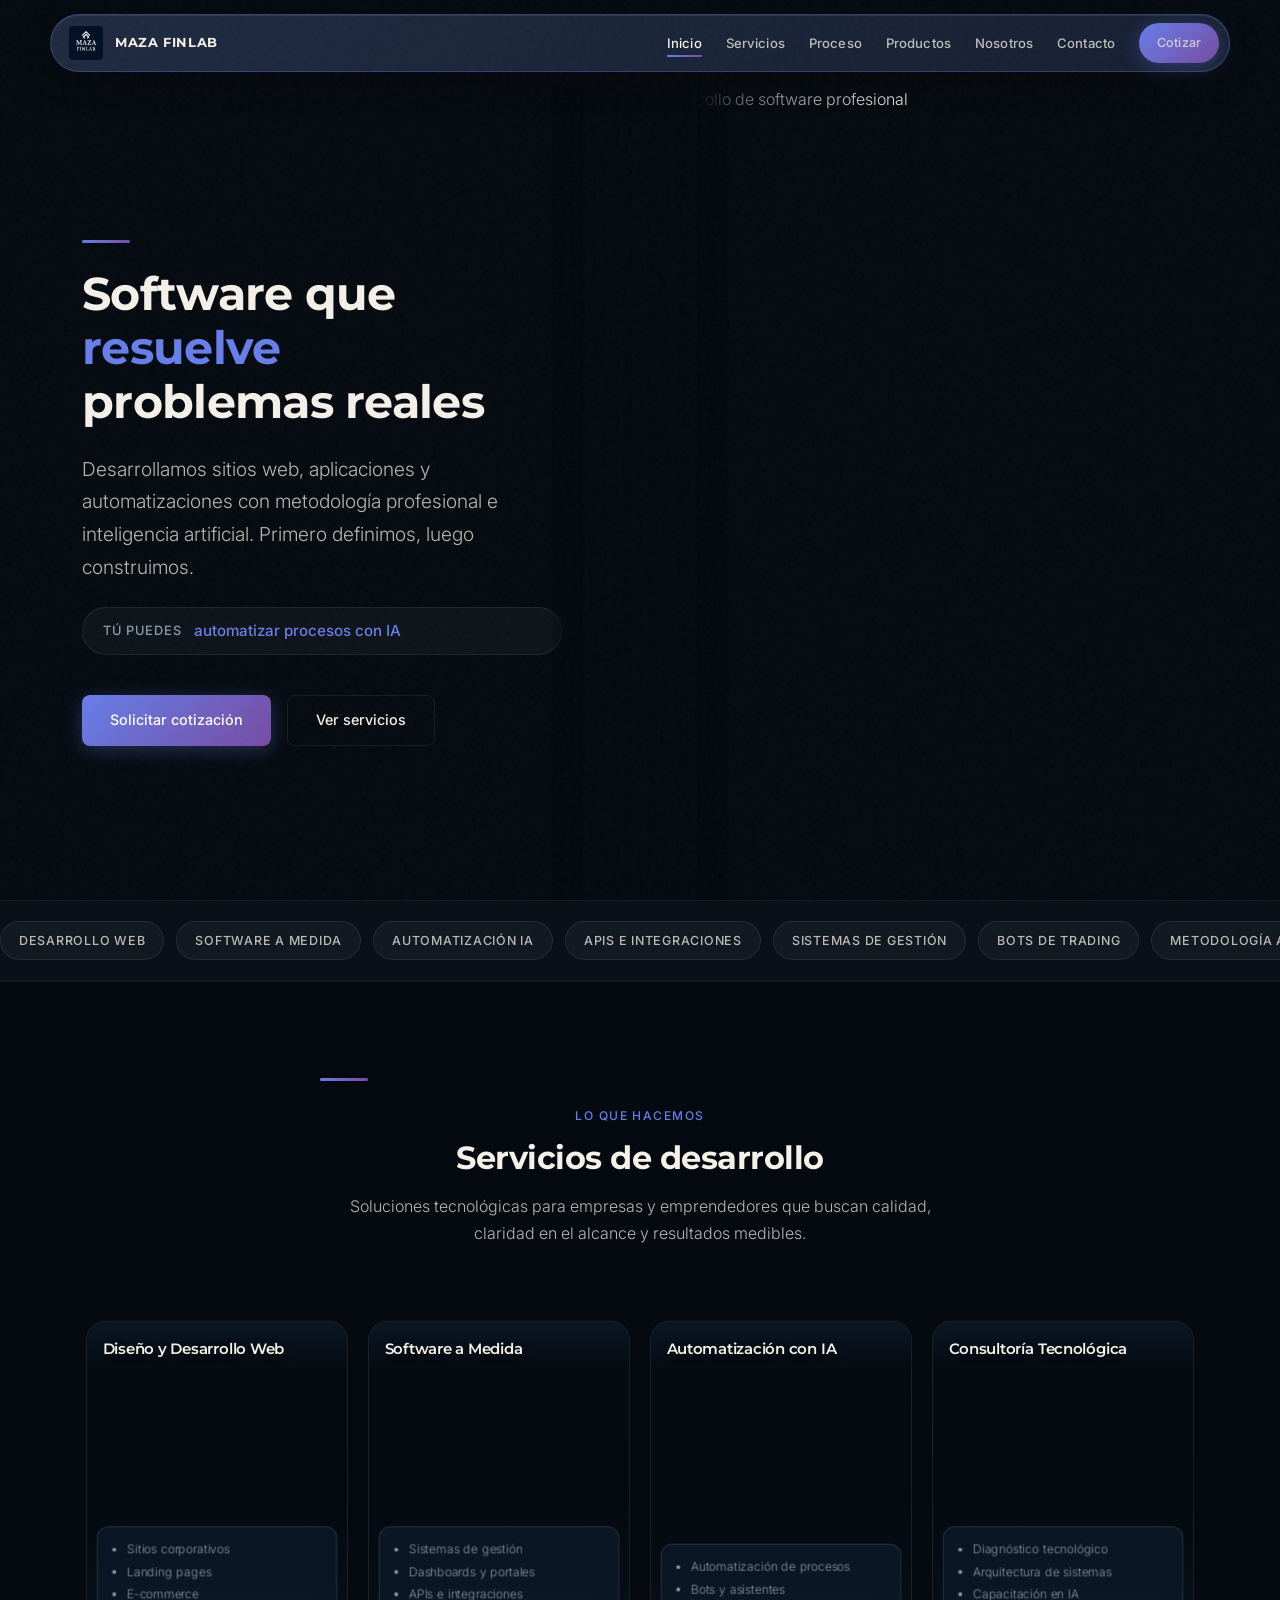
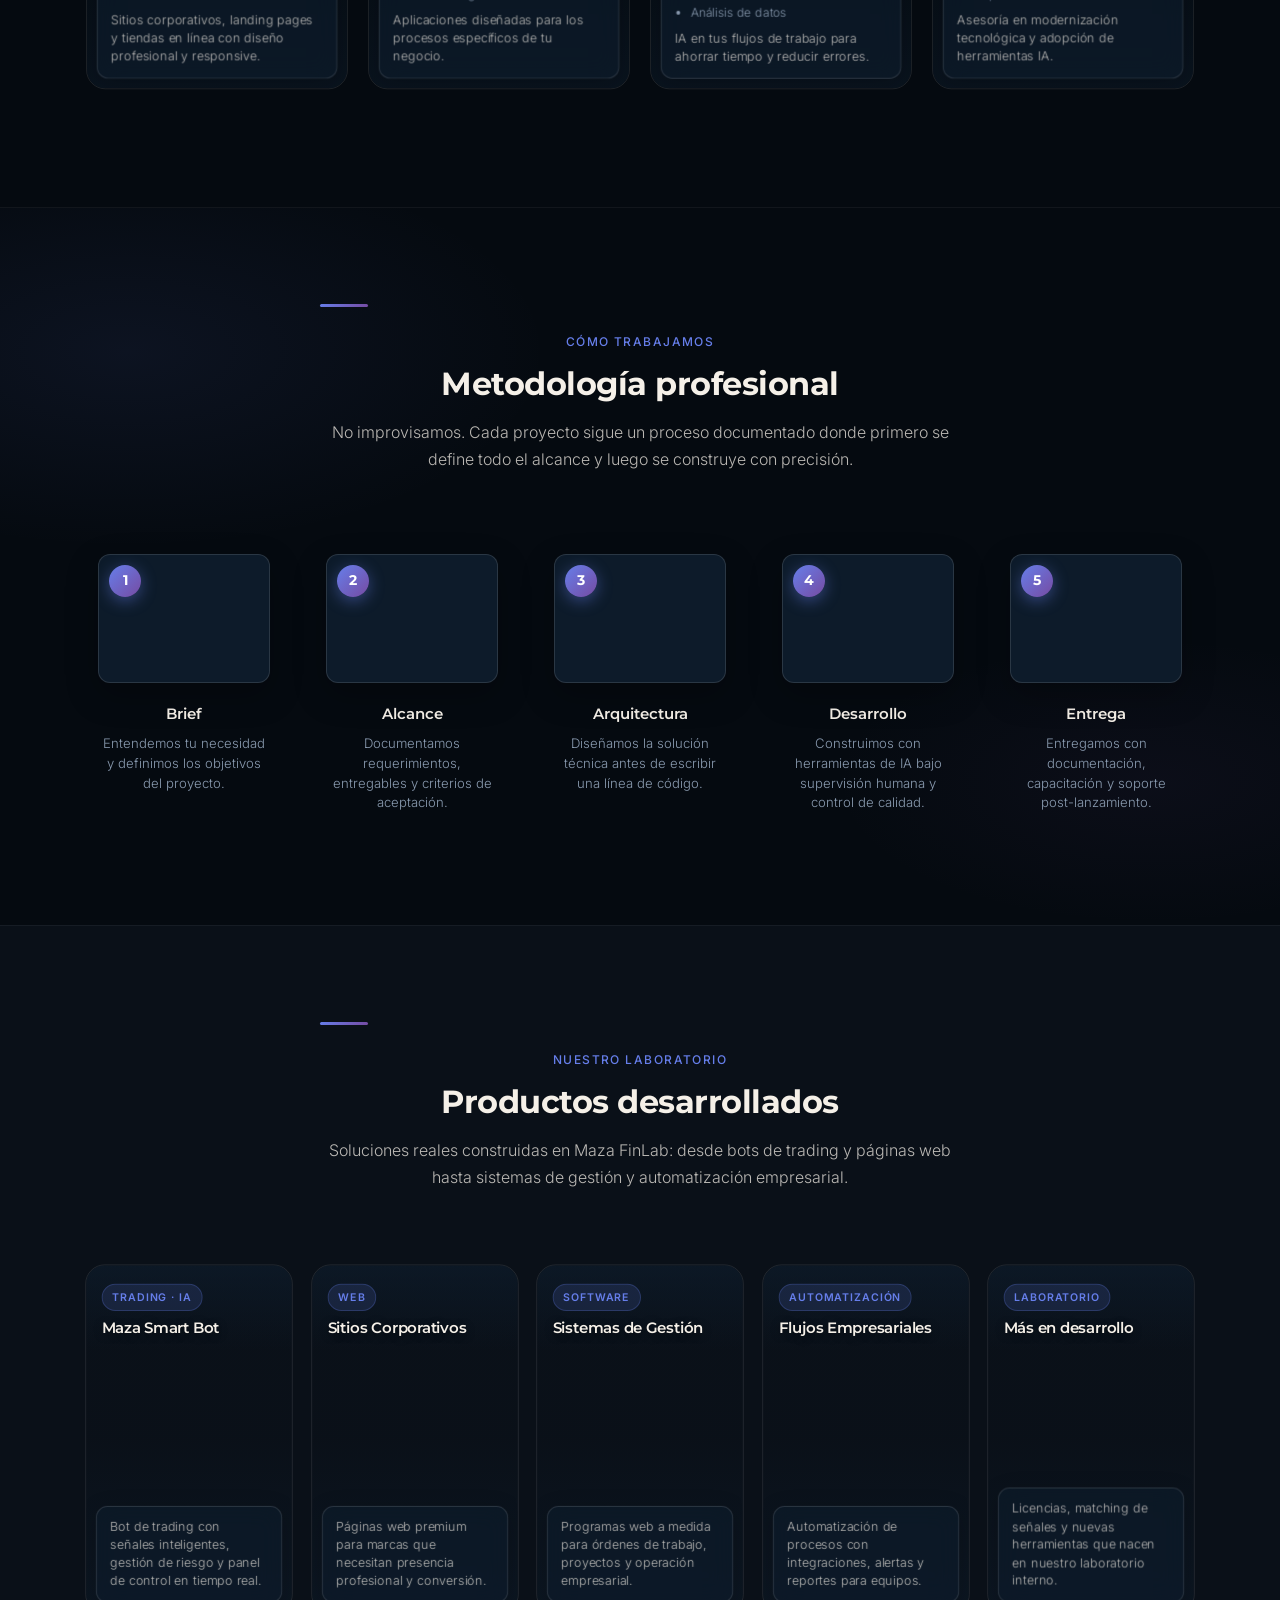
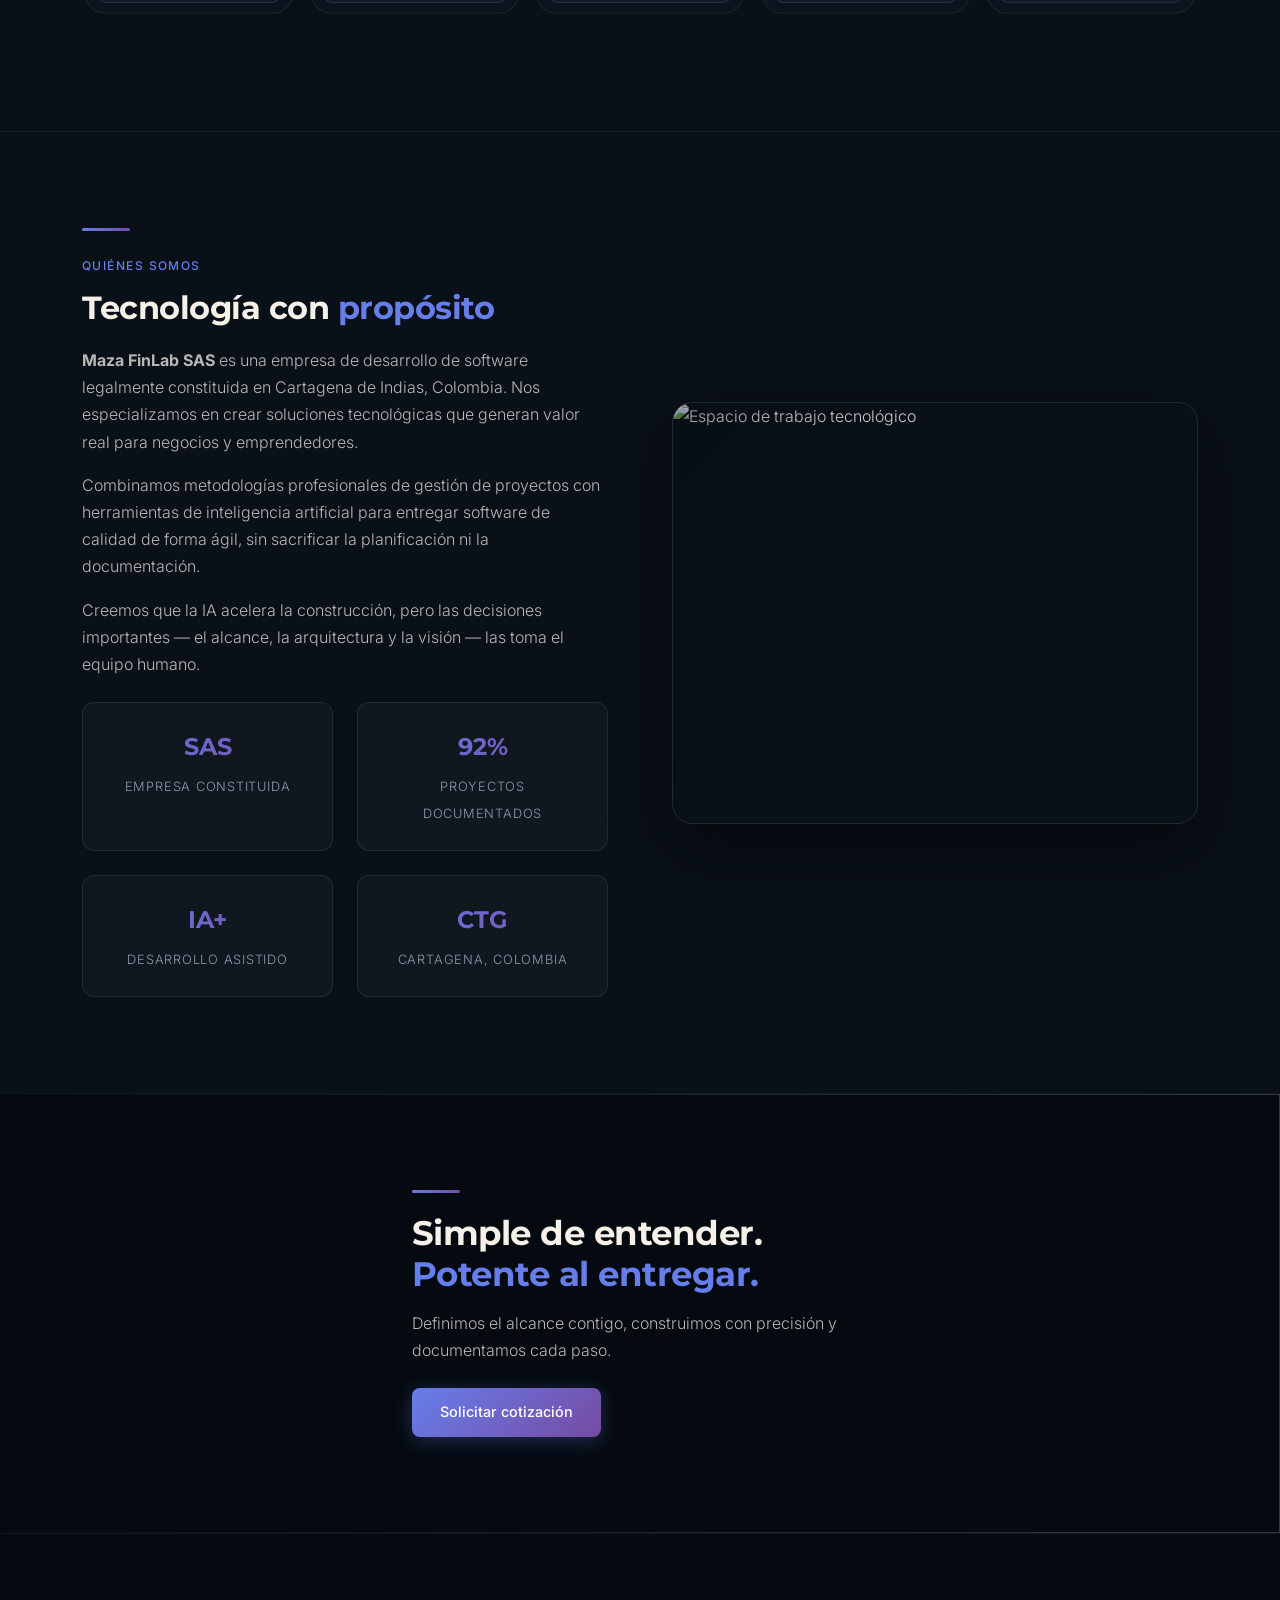
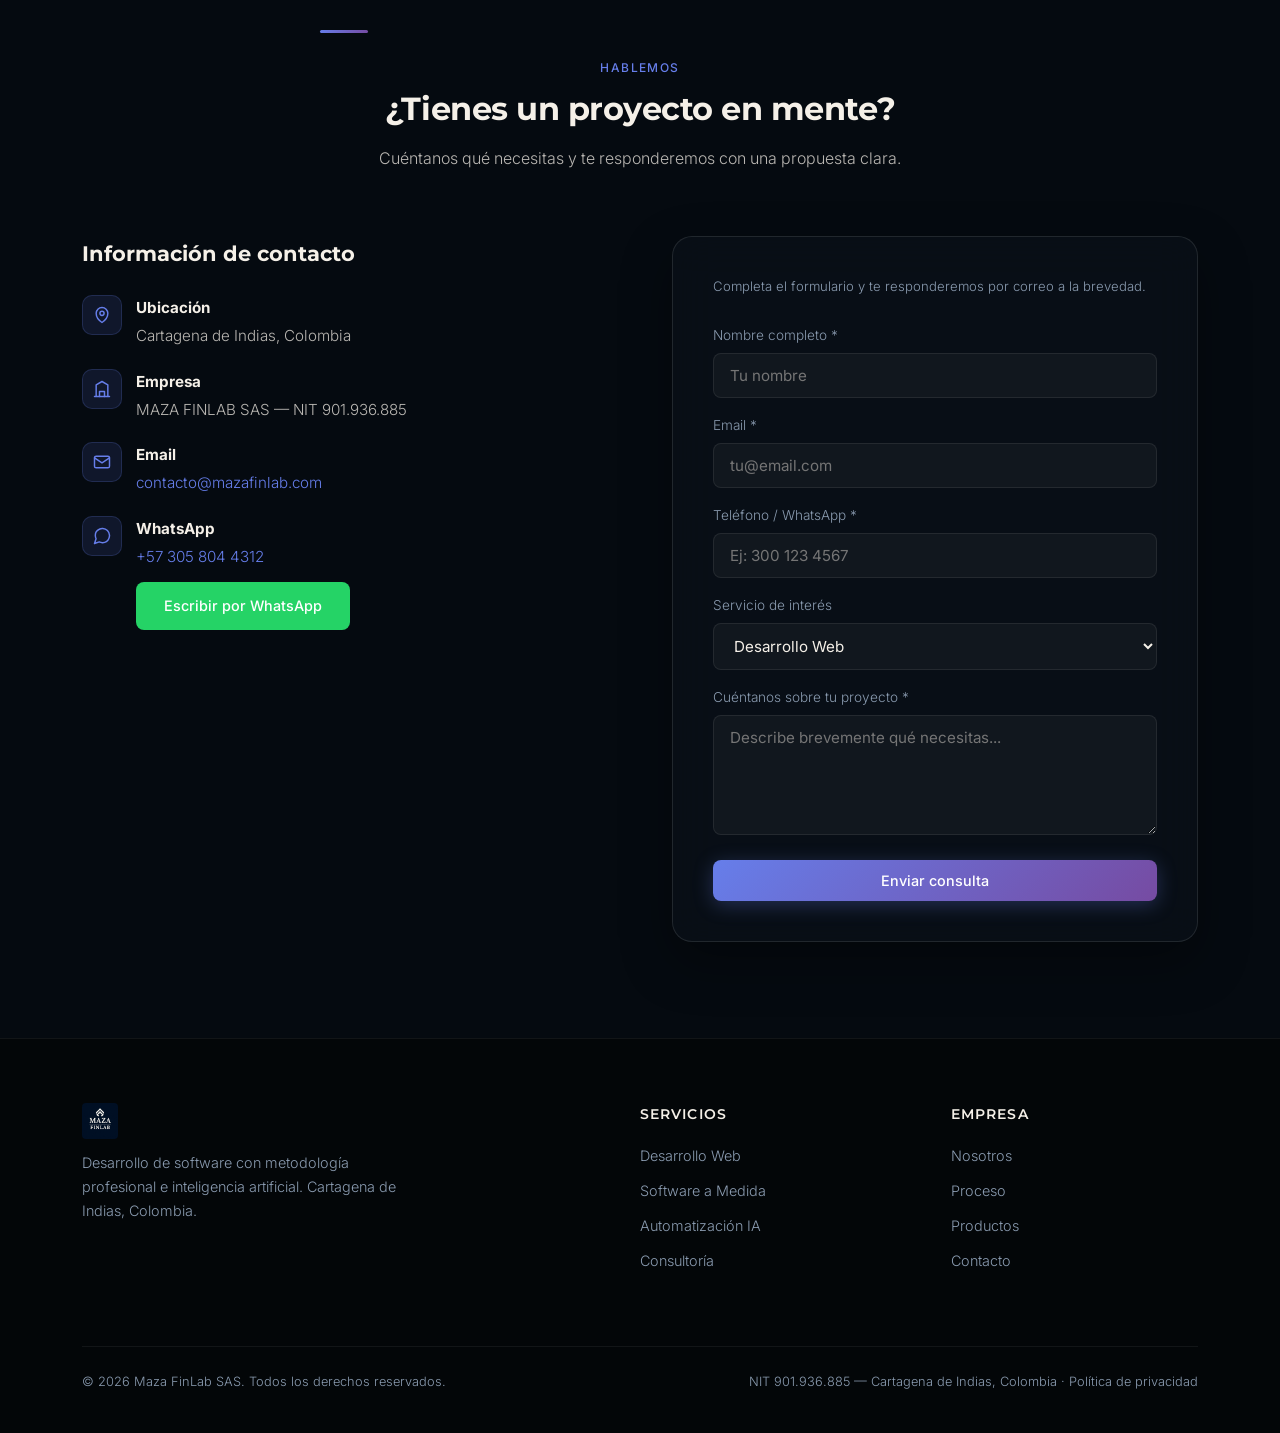
==== index.html @ 38981828 "Formulario con email Web3Forms, telefono y header mas visible" ====
<!DOCTYPE html>
<html lang="es">
<head>
    <meta charset="UTF-8">
    <meta name="viewport" content="width=device-width, initial-scale=1.0">
    <meta name="description" content="Maza FinLab — Desarrollo de software, sitios web y automatizaciones con inteligencia artificial. Empresa de tecnología en Cartagena de Indias, Colombia.">
    <meta name="keywords" content="desarrollo software cartagena, páginas web colombia, automatización IA, software a medida">
    <meta name="author" content="Maza FinLab SAS">
    <title>Maza FinLab — Desarrollo de Software con IA | Cartagena</title>
    <link rel="canonical" href="https://www.mazafinlab.com/">
    <meta name="robots" content="index, follow">
    <meta property="og:type" content="website">
    <meta property="og:locale" content="es_CO">
    <meta property="og:site_name" content="Maza FinLab">
    <meta property="og:title" content="Maza FinLab — Desarrollo de Software con IA | Cartagena">
    <meta property="og:description" content="Desarrollo de software, sitios web y automatizaciones con inteligencia artificial. Empresa de tecnología en Cartagena de Indias, Colombia.">
    <meta property="og:url" content="https://www.mazafinlab.com/">
    <meta property="og:image" content="https://www.mazafinlab.com/assets/logo-maza-finlab.jpg">
    <meta name="twitter:card" content="summary_large_image">
    <meta name="twitter:title" content="Maza FinLab — Desarrollo de Software con IA">
    <meta name="twitter:description" content="Software que resuelve problemas reales. Desarrollo web, apps y automatización con IA en Cartagena, Colombia.">
    <meta name="twitter:image" content="https://www.mazafinlab.com/assets/logo-maza-finlab.jpg">
    <link rel="icon" href="assets/logo-maza-finlab.jpg" type="image/jpeg">
    <link rel="apple-touch-icon" href="assets/logo-maza-finlab.jpg">
    <script type="application/ld+json">
    {
        "@context": "https://schema.org",
        "@type": "ProfessionalService",
        "name": "Maza FinLab SAS",
        "url": "https://www.mazafinlab.com",
        "email": "contacto@mazafinlab.com",
        "telephone": "+57-305-804-4312",
        "image": "https://www.mazafinlab.com/assets/logo-maza-finlab.jpg",
        "description": "Desarrollo de software, sitios web y automatizaciones con inteligencia artificial en Cartagena, Colombia.",
        "address": {
            "@type": "PostalAddress",
            "addressLocality": "Cartagena de Indias",
            "addressRegion": "Bolívar",
            "addressCountry": "CO"
        },
        "taxID": "901936885",
        "areaServed": "CO",
        "priceRange": "$$"
    }
    </script>
    <link rel="preconnect" href="https://fonts.googleapis.com">
    <link rel="preconnect" href="https://fonts.gstatic.com" crossorigin>
    <link href="https://fonts.googleapis.com/css2?family=Inter:wght@300;400;500;600&family=Montserrat:wght@600;700;800&display=swap" rel="stylesheet">
    <link rel="stylesheet" href="css/styles.css">
</head>
<body class="site-cinematic">

    <div class="site-grain" aria-hidden="true"></div>

    <!-- Header -->
    <header class="header header-cinematic">
        <div class="header-pill">
            <nav class="nav">
                <a href="#inicio" class="nav-logo">
                    <img src="assets/logo-maza-finlab.jpg" alt="Maza FinLab">
                    <span>Maza FinLab</span>
                </a>
                <ul id="nav-menu" class="nav-links">
                    <li><a href="#inicio">Inicio</a></li>
                    <li><a href="#servicios">Servicios</a></li>
                    <li><a href="#proceso">Proceso</a></li>
                    <li><a href="#productos">Productos</a></li>
                    <li><a href="#nosotros">Nosotros</a></li>
                    <li><a href="#contacto">Contacto</a></li>
                    <li><a href="#contacto" class="btn btn-primary btn-shine btn-nav-cta">Cotizar</a></li>
                </ul>
                <button type="button" class="nav-toggle" aria-label="Abrir menú" aria-expanded="false" aria-controls="nav-menu">
                    <span class="nav-toggle-icon" aria-hidden="true">
                        <svg class="nav-toggle-svg nav-toggle-open" width="22" height="22" viewBox="0 0 24 24" fill="none" stroke="currentColor" stroke-width="2" stroke-linecap="round">
                            <line x1="4" y1="7" x2="20" y2="7"/><line x1="4" y1="12" x2="20" y2="12"/><line x1="4" y1="17" x2="20" y2="17"/>
                        </svg>
                        <svg class="nav-toggle-svg nav-toggle-close" width="22" height="22" viewBox="0 0 24 24" fill="none" stroke="currentColor" stroke-width="2" stroke-linecap="round">
                            <line x1="6" y1="6" x2="18" y2="18"/><line x1="6" y1="18" x2="18" y2="6"/>
                        </svg>
                    </span>
                </button>
            </nav>
        </div>
    </header>

    <!-- Hero — Cinematic Split -->
    <section id="inicio" class="hero hero-cinematic">
        <div class="hero-grain" aria-hidden="true"></div>
        <div class="hero-split">
            <div class="hero-split-brand">
                <div class="hero-split-copy">
                    <div class="hero-line-accent reveal" data-reveal style="--reveal-delay: 60ms"></div>
                    <h1 class="reveal" data-reveal style="--reveal-delay: 100ms">
                        Software que<br><em>resuelve</em><br>problemas reales
                    </h1>
                    <p class="hero-subtitle reveal" data-reveal style="--reveal-delay: 180ms">
                        Desarrollamos sitios web, aplicaciones y automatizaciones con metodología profesional
                        e inteligencia artificial. Primero definimos, luego construimos.
                    </p>
                    <div class="hero-rotator reveal" data-reveal style="--reveal-delay: 240ms" aria-live="polite">
                        <span class="hero-rotator-prefix">Tú puedes</span>
                        <span class="hero-rotator-text" id="hero-rotator-text">automatizar procesos con IA</span>
                    </div>
                    <div class="hero-actions reveal" data-reveal style="--reveal-delay: 300ms">
                        <a href="#contacto" class="btn btn-primary btn-shine">Solicitar cotización</a>
                        <a href="#servicios" class="btn btn-outline">Ver servicios</a>
                    </div>
                </div>
            </div>
            <div class="hero-split-blend" aria-hidden="true"></div>
            <div class="hero-split-visual reveal" data-reveal style="--reveal-delay: 160ms">
                <img
                    src="https://images.unsplash.com/photo-1555066931-4365d14bab8c?w=1200&q=85&auto=format&fit=crop"
                    alt="Desarrollo de software profesional"
                    loading="eager"
                >
            </div>
        </div>
    </section>

    <!-- Franja tecnológica (estilo integraciones n8n) -->
    <section class="marquee-section marquee-cinematic" aria-label="Tecnologías y capacidades">
        <div class="marquee">
            <div class="marquee-track">
                <span>Desarrollo Web</span><span>Software a Medida</span><span>Automatización IA</span>
                <span>APIs e Integraciones</span><span>Sistemas de Gestión</span><span>Bots de Trading</span>
                <span>Metodología Ágil</span><span>Documentación Profesional</span><span>Node.js</span>
                <span>Dashboards</span><span>E-commerce</span><span>Consultoría Tech</span>
            </div>
            <div class="marquee-track" aria-hidden="true">
                <span>Desarrollo Web</span><span>Software a Medida</span><span>Automatización IA</span>
                <span>APIs e Integraciones</span><span>Sistemas de Gestión</span><span>Bots de Trading</span>
                <span>Metodología Ágil</span><span>Documentación Profesional</span><span>Node.js</span>
                <span>Dashboards</span><span>E-commerce</span><span>Consultoría Tech</span>
            </div>
        </div>
    </section>

    <!-- Servicios -->
    <section id="servicios" class="section section-cinematic section-services">
        <div class="container section-services-inner">
            <div class="section-header section-header--cinematic reveal" data-reveal>
                <div class="section-line-accent"></div>
                <span class="section-label">Lo que hacemos</span>
                <h2 class="section-title">Servicios de desarrollo</h2>
                <p class="section-desc">
                    Soluciones tecnológicas para empresas y emprendedores que buscan calidad,
                    claridad en el alcance y resultados medibles.
                </p>
            </div>

            <div class="focus-rail-wrap" data-rail-wrap>
            <div class="focus-rail" data-focus-rail>
                <article class="focus-card service-card" data-theme="web">
                    <div class="focus-card-bg" aria-hidden="true"></div>
                    <div class="focus-card-head">
                        <h3>Diseño y Desarrollo Web</h3>
                    </div>
                    <div class="focus-card-glass">
                        <ul>
                            <li>Sitios corporativos</li>
                            <li>Landing pages</li>
                            <li>E-commerce</li>
                        </ul>
                        <p>Sitios corporativos, landing pages y tiendas en línea con diseño profesional y responsive.</p>
                    </div>
                </article>

                <article class="focus-card service-card" data-theme="software">
                    <div class="focus-card-bg" aria-hidden="true"></div>
                    <div class="focus-card-head">
                        <h3>Software a Medida</h3>
                    </div>
                    <div class="focus-card-glass">
                        <ul>
                            <li>Sistemas de gestión</li>
                            <li>Dashboards y portales</li>
                            <li>APIs e integraciones</li>
                        </ul>
                        <p>Aplicaciones diseñadas para los procesos específicos de tu negocio.</p>
                    </div>
                </article>

                <article class="focus-card service-card" data-theme="ai">
                    <div class="focus-card-bg" aria-hidden="true"></div>
                    <div class="focus-card-head">
                        <h3>Automatización con IA</h3>
                    </div>
                    <div class="focus-card-glass">
                        <ul>
                            <li>Automatización de procesos</li>
                            <li>Bots y asistentes</li>
                            <li>Análisis de datos</li>
                        </ul>
                        <p>IA en tus flujos de trabajo para ahorrar tiempo y reducir errores.</p>
                    </div>
                </article>

                <article class="focus-card service-card" data-theme="consulting">
                    <div class="focus-card-bg" aria-hidden="true"></div>
                    <div class="focus-card-head">
                        <h3>Consultoría Tecnológica</h3>
                    </div>
                    <div class="focus-card-glass">
                        <ul>
                            <li>Diagnóstico tecnológico</li>
                            <li>Arquitectura de sistemas</li>
                            <li>Capacitación en IA</li>
                        </ul>
                        <p>Asesoría en modernización tecnológica y adopción de herramientas IA.</p>
                    </div>
                </article>
            </div>
            <div class="focus-rail-hint" aria-hidden="true">
                <span>Desliza para ver más</span>
                <svg width="18" height="18" viewBox="0 0 24 24" fill="none" stroke="currentColor" stroke-width="2" stroke-linecap="round" stroke-linejoin="round"><path d="M5 12h14M13 6l6 6-6 6"/></svg>
            </div>
            </div>
        </div>
    </section>

    <!-- Proceso -->
    <section id="proceso" class="section section-cinematic section-process">
        <div class="section-vignette" aria-hidden="true"></div>
        <div class="container section-process-inner">
            <div class="section-header section-header--cinematic reveal" data-reveal>
                <div class="section-line-accent"></div>
                <span class="section-label">Cómo trabajamos</span>
                <h2 class="section-title">Metodología profesional</h2>
                <p class="section-desc">
                    No improvisamos. Cada proyecto sigue un proceso documentado donde
                    primero se define todo el alcance y luego se construye con precisión.
                </p>
            </div>

            <div class="process-steps">
                <div class="process-step reveal" data-reveal style="--reveal-delay: 0ms">
                    <div class="step-visual step-visual--brief" role="img" aria-label="Brief del proyecto">
                        <span class="step-badge">1</span>
                    </div>
                    <h3>Brief</h3>
                    <p>Entendemos tu necesidad y definimos los objetivos del proyecto.</p>
                </div>
                <div class="process-step reveal" data-reveal style="--reveal-delay: 80ms">
                    <div class="step-visual step-visual--alcance" role="img" aria-label="Documentación de alcance">
                        <span class="step-badge">2</span>
                    </div>
                    <h3>Alcance</h3>
                    <p>Documentamos requerimientos, entregables y criterios de aceptación.</p>
                </div>
                <div class="process-step reveal" data-reveal style="--reveal-delay: 160ms">
                    <div class="step-visual step-visual--arquitectura" role="img" aria-label="Arquitectura técnica">
                        <span class="step-badge">3</span>
                    </div>
                    <h3>Arquitectura</h3>
                    <p>Diseñamos la solución técnica antes de escribir una línea de código.</p>
                </div>
                <div class="process-step reveal" data-reveal style="--reveal-delay: 240ms">
                    <div class="step-visual step-visual--desarrollo" role="img" aria-label="Desarrollo de software">
                        <span class="step-badge">4</span>
                    </div>
                    <h3>Desarrollo</h3>
                    <p>Construimos con herramientas de IA bajo supervisión humana y control de calidad.</p>
                </div>
                <div class="process-step reveal" data-reveal style="--reveal-delay: 320ms">
                    <div class="step-visual step-visual--entrega" role="img" aria-label="Entrega del proyecto">
                        <span class="step-badge">5</span>
                    </div>
                    <h3>Entrega</h3>
                    <p>Entregamos con documentación, capacitación y soporte post-lanzamiento.</p>
                </div>
            </div>
        </div>
    </section>

    <!-- Productos -->
    <section id="productos" class="section section-cinematic section-products">
        <div class="container">
            <div class="section-header section-header--cinematic reveal" data-reveal>
                <div class="section-line-accent"></div>
                <span class="section-label">Nuestro laboratorio</span>
                <h2 class="section-title">Productos desarrollados</h2>
                <p class="section-desc">
                    Soluciones reales construidas en Maza FinLab: desde bots de trading y páginas web
                    hasta sistemas de gestión y automatización empresarial.
                </p>
            </div>

            <div class="focus-rail-wrap" data-rail-wrap>
            <div class="focus-rail focus-rail-products" data-focus-rail>
                <article class="focus-card product-card" data-theme="trading">
                    <div class="focus-card-bg" aria-hidden="true"></div>
                    <div class="focus-card-head">
                        <span class="product-tag">Trading · IA</span>
                        <h3>Maza Smart Bot</h3>
                    </div>
                    <div class="focus-card-glass">
                        <p>Bot de trading con señales inteligentes, gestión de riesgo y panel de control en tiempo real.</p>
                    </div>
                </article>

                <article class="focus-card product-card" data-theme="webcorp">
                    <div class="focus-card-bg" aria-hidden="true"></div>
                    <div class="focus-card-head">
                        <span class="product-tag">Web</span>
                        <h3>Sitios Corporativos</h3>
                    </div>
                    <div class="focus-card-glass">
                        <p>Páginas web premium para marcas que necesitan presencia profesional y conversión.</p>
                    </div>
                </article>

                <article class="focus-card product-card" data-theme="gestion">
                    <div class="focus-card-bg" aria-hidden="true"></div>
                    <div class="focus-card-head">
                        <span class="product-tag">Software</span>
                        <h3>Sistemas de Gestión</h3>
                    </div>
                    <div class="focus-card-glass">
                        <p>Programas web a medida para órdenes de trabajo, proyectos y operación empresarial.</p>
                    </div>
                </article>

                <article class="focus-card product-card" data-theme="automation">
                    <div class="focus-card-bg" aria-hidden="true"></div>
                    <div class="focus-card-head">
                        <span class="product-tag">Automatización</span>
                        <h3>Flujos Empresariales</h3>
                    </div>
                    <div class="focus-card-glass">
                        <p>Automatización de procesos con integraciones, alertas y reportes para equipos.</p>
                    </div>
                </article>

                <article class="focus-card product-card" data-theme="lab">
                    <div class="focus-card-bg" aria-hidden="true"></div>
                    <div class="focus-card-head">
                        <span class="product-tag">Laboratorio</span>
                        <h3>Más en desarrollo</h3>
                    </div>
                    <div class="focus-card-glass">
                        <p>Licencias, matching de señales y nuevas herramientas que nacen en nuestro laboratorio interno.</p>
                    </div>
                </article>
            </div>
            <div class="focus-rail-hint" aria-hidden="true">
                <span>Desliza para ver más</span>
                <svg width="18" height="18" viewBox="0 0 24 24" fill="none" stroke="currentColor" stroke-width="2" stroke-linecap="round" stroke-linejoin="round"><path d="M5 12h14M13 6l6 6-6 6"/></svg>
            </div>
            </div>
        </div>
    </section>

    <!-- Nosotros -->
    <section id="nosotros" class="section section-cinematic section-about">
        <div class="container">
            <div class="cinematic-split cinematic-split--about">
                <div class="cinematic-split-content about-text reveal" data-reveal>
                    <div class="section-line-accent"></div>
                    <span class="section-label">Quiénes somos</span>
                    <h2 class="section-title">Tecnología con <em>propósito</em></h2>
                    <p>
                        <strong>Maza FinLab SAS</strong> es una empresa de desarrollo de software
                        legalmente constituida en Cartagena de Indias, Colombia. Nos especializamos
                        en crear soluciones tecnológicas que generan valor real para negocios y emprendedores.
                    </p>
                    <p>
                        Combinamos metodologías profesionales de gestión de proyectos con herramientas
                        de inteligencia artificial para entregar software de calidad de forma ágil,
                        sin sacrificar la planificación ni la documentación.
                    </p>
                    <p>
                        Creemos que la IA acelera la construcción, pero las decisiones importantes —
                        el alcance, la arquitectura y la visión — las toma el equipo humano.
                    </p>
                    <div class="about-stats">
                        <div class="stat-card reveal" data-reveal style="--reveal-delay: 0ms">
                            <strong>SAS</strong>
                            <span>Empresa constituida</span>
                        </div>
                        <div class="stat-card reveal" data-reveal style="--reveal-delay: 80ms">
                            <strong data-count="100" data-suffix="%">100%</strong>
                            <span>Proyectos documentados</span>
                        </div>
                        <div class="stat-card reveal" data-reveal style="--reveal-delay: 160ms">
                            <strong>IA+</strong>
                            <span>Desarrollo asistido</span>
                        </div>
                        <div class="stat-card reveal" data-reveal style="--reveal-delay: 240ms">
                            <strong>CTG</strong>
                            <span>Cartagena, Colombia</span>
                        </div>
                    </div>
                </div>
                <div class="cinematic-split-visual reveal" data-reveal style="--reveal-delay: 120ms">
                    <img
                        src="https://images.unsplash.com/photo-1497366216548-37526070297c?w=1000&q=85&auto=format&fit=crop"
                        alt="Espacio de trabajo tecnológico"
                        loading="lazy"
                    >
                </div>
            </div>
        </div>
    </section>

    <!-- CTA -->
    <section class="cta-banner section-cinematic reveal" data-reveal>
        <div class="cta-banner-visual" aria-hidden="true">
            <img src="https://images.unsplash.com/photo-1485827404703-89b55fcc595e?w=1200&q=80&auto=format&fit=crop" alt="">
        </div>
        <div class="container cta-banner-inner">
            <div class="section-line-accent"></div>
            <h2>Simple de entender.<br><em>Potente al entregar.</em></h2>
            <p>Definimos el alcance contigo, construimos con precisión y documentamos cada paso.</p>
            <a href="#contacto" class="btn btn-primary btn-shine">Solicitar cotización</a>
        </div>
    </section>

    <!-- Contacto -->
    <section id="contacto" class="section section-cinematic contact-section">
        <div class="container">
            <div class="section-header section-header--cinematic reveal" data-reveal>
                <div class="section-line-accent"></div>
                <span class="section-label">Hablemos</span>
                <h2 class="section-title">¿Tienes un proyecto en mente?</h2>
                <p class="section-desc">
                    Cuéntanos qué necesitas y te responderemos con una propuesta clara.
                </p>
            </div>

            <div class="cinematic-split cinematic-split--contact">
                <div class="contact-info cinematic-split-content reveal" data-reveal>
                    <h3>Información de contacto</h3>
                    <div class="contact-item">
                        <span class="contact-icon" aria-hidden="true">
                            <svg width="20" height="20" viewBox="0 0 24 24" fill="none" stroke="currentColor" stroke-width="1.75" stroke-linecap="round" stroke-linejoin="round"><path d="M12 21s7-4.5 7-11a7 7 0 1 0-14 0c0 6.5 7 11 7 11z"/><circle cx="12" cy="10" r="2.5"/></svg>
                        </span>
                        <div>
                            <strong>Ubicación</strong>
                            Cartagena de Indias, Colombia
                        </div>
                    </div>
                    <div class="contact-item">
                        <span class="contact-icon" aria-hidden="true">
                            <svg width="20" height="20" viewBox="0 0 24 24" fill="none" stroke="currentColor" stroke-width="1.75" stroke-linecap="round" stroke-linejoin="round"><path d="M3 21h18M5 21V7l7-4 7 4v14"/><path d="M9 21v-6h6v6"/></svg>
                        </span>
                        <div>
                            <strong>Empresa</strong>
                            MAZA FINLAB SAS — NIT 901.936.885
                        </div>
                    </div>
                    <div class="contact-item">
                        <span class="contact-icon" aria-hidden="true">
                            <svg width="20" height="20" viewBox="0 0 24 24" fill="none" stroke="currentColor" stroke-width="1.75" stroke-linecap="round" stroke-linejoin="round"><rect x="3" y="5" width="18" height="14" rx="2"/><path d="M3 7l9 6 9-6"/></svg>
                        </span>
                        <div>
                            <strong>Email</strong>
                            <a href="mailto:contacto@mazafinlab.com" class="contact-link">contacto@mazafinlab.com</a>
                        </div>
                    </div>
                    <div class="contact-item">
                        <span class="contact-icon" aria-hidden="true">
                            <svg width="20" height="20" viewBox="0 0 24 24" fill="none" stroke="currentColor" stroke-width="1.75" stroke-linecap="round" stroke-linejoin="round"><path d="M21 11.5a8.4 8.4 0 0 1-.9 3.8 8 8 0 0 1-7.6 4.7 8.4 8.4 0 0 1-3.8-.9L3 21l1.9-5.7a8.4 8.4 0 0 1-.9-3.8 8 8 0 0 1 4.7-7.6 8.4 8.4 0 0 1 3.8-.9h.5a8.5 8.5 0 0 1 8 8v.5z"/></svg>
                        </span>
                        <div>
                            <strong>WhatsApp</strong>
                            <a href="tel:+573058044312" class="contact-link contact-phone">+57 305 804 4312</a>
                            <a href="https://wa.me/573058044312" target="_blank" rel="noopener" class="btn btn-whatsapp contact-whatsapp-btn">Escribir por WhatsApp</a>
                        </div>
                    </div>
                </div>

                <div class="contact-form-wrap cinematic-glass reveal" data-reveal style="--reveal-delay: 100ms">
                <form
                    id="contact-form"
                    class="contact-form"
                    data-web3forms-key="CONFIGURA_TU_ACCESS_KEY"
                    data-notify-email="contacto@mazafinlab.com"
                    novalidate
                >
                    <p class="form-hint">Completa el formulario y te responderemos por correo a la brevedad.</p>
                    <div class="form-group" data-field="nombre">
                        <label for="nombre">Nombre completo *</label>
                        <input type="text" id="nombre" name="name" required placeholder="Tu nombre" autocomplete="name">
                        <span class="field-error" role="alert"></span>
                    </div>
                    <div class="form-group" data-field="email">
                        <label for="email">Email *</label>
                        <input type="email" id="email" name="email" required placeholder="tu@email.com" autocomplete="email">
                        <span class="field-error" role="alert"></span>
                    </div>
                    <div class="form-group" data-field="telefono">
                        <label for="telefono">Teléfono / WhatsApp *</label>
                        <input type="tel" id="telefono" name="phone" required placeholder="Ej: 300 123 4567" autocomplete="tel">
                        <span class="field-error" role="alert"></span>
                    </div>
                    <div class="form-group" data-field="servicio">
                        <label for="servicio">Servicio de interés</label>
                        <select id="servicio" name="servicio">
                            <option value="Desarrollo Web">Desarrollo Web</option>
                            <option value="Software a Medida">Software a Medida</option>
                            <option value="Automatización con IA">Automatización con IA</option>
                            <option value="Consultoría">Consultoría Tecnológica</option>
                            <option value="Otro">Otro</option>
                        </select>
                    </div>
                    <div class="form-group" data-field="mensaje">
                        <label for="mensaje">Cuéntanos sobre tu proyecto *</label>
                        <textarea id="mensaje" name="mensaje" required placeholder="Describe brevemente qué necesitas..."></textarea>
                        <span class="field-error" role="alert"></span>
                    </div>
                    <div id="form-feedback" class="form-feedback" role="status" hidden></div>
                    <button type="submit" class="btn btn-primary btn-shine" id="contact-submit">Enviar consulta</button>
                </form>
                </div>
            </div>
        </div>
    </section>

    <!-- Footer -->
    <footer class="footer footer-cinematic">
        <div class="container">
            <div class="footer-grid">
                <div class="footer-brand">
                    <a href="#inicio" class="nav-logo footer-logo">
                        <img src="assets/logo-maza-finlab.jpg" alt="Maza FinLab">
                    </a>
                    <p>
                        Desarrollo de software con metodología profesional e inteligencia artificial.
                        Cartagena de Indias, Colombia.
                    </p>
                </div>
                <div>
                    <h4>Servicios</h4>
                    <ul>
                        <li><a href="#servicios">Desarrollo Web</a></li>
                        <li><a href="#servicios">Software a Medida</a></li>
                        <li><a href="#servicios">Automatización IA</a></li>
                        <li><a href="#servicios">Consultoría</a></li>
                    </ul>
                </div>
                <div>
                    <h4>Empresa</h4>
                    <ul>
                        <li><a href="#nosotros">Nosotros</a></li>
                        <li><a href="#proceso">Proceso</a></li>
                        <li><a href="#productos">Productos</a></li>
                        <li><a href="#contacto">Contacto</a></li>
                    </ul>
                </div>
            </div>
            <div class="footer-bottom">
                <div class="footer-line-accent" aria-hidden="true"></div>
                <span>&copy; 2026 Maza FinLab SAS. Todos los derechos reservados.</span>
                <span>
                    NIT 901.936.885 — Cartagena de Indias, Colombia
                    · <a href="politica-privacidad.html" class="footer-legal-link">Política de privacidad</a>
                </span>
            </div>
        </div>
    </footer>

    <script src="js/site-config.js"></script>
    <script src="js/main.js"></script>
</body>
</html>
---- css/styles.css ----
/* ================================================
   MAZA FINLAB — Sitio Corporativo
   Estilo: Dark Premium Tech (corporativo + acento vibrante)
   ================================================ */

:root {
    --navy-deep: #0D1B2A;
    --navy-corporate: #1B2A4A;
    --cream: #F5F0E8;
    --white: #FFFFFF;
    --gray-subtle: #8A9BB0;
    --accent-start: #667eea;
    --accent-end: #764ba2;
    --whatsapp: #25D366;

    --bg-main: #050a10;
    --bg-secondary: #0a1018;
    --bg-elevated: #0f1620;
    --cinematic-bg: #050a10;
    --text-primary: var(--cream);
    --text-secondary: rgba(245, 240, 232, 0.75);
    --text-muted: var(--gray-subtle);
    --border-subtle: rgba(255, 255, 255, 0.08);
    --border-hover: rgba(102, 126, 234, 0.5);
    --card-bg: rgba(255, 255, 255, 0.03);
    --card-hover: rgba(255, 255, 255, 0.06);

    --gradient-accent: linear-gradient(135deg, var(--accent-start) 0%, var(--accent-end) 100%);
    --gradient-bg: linear-gradient(160deg, var(--navy-deep) 0%, #0f1f35 50%, var(--navy-corporate) 100%);
    --shadow-glow: 0 0 60px rgba(102, 126, 234, 0.15);

    --font-heading: 'Montserrat', sans-serif;
    --font-display: 'Montserrat', sans-serif;
    --font-body: 'Inter', sans-serif;

    --site-max: 1180px;
    --site-gutter: clamp(20px, 4vw, 32px);

    --spacing-sm: 16px;
    --spacing-md: 24px;
    --spacing-lg: 40px;
    --spacing-xl: 64px;
    --spacing-2xl: 96px;

    --radius-sm: 8px;
    --radius-md: 12px;
    --radius-lg: 20px;

    --transition: 0.3s ease;
}

*, *::before, *::after {
    margin: 0;
    padding: 0;
    box-sizing: border-box;
}

html {
    scroll-behavior: smooth;
}

body {
    font-family: var(--font-body);
    font-weight: 300;
    background: var(--cinematic-bg);
    color: var(--text-primary);
    line-height: 1.7;
    -webkit-font-smoothing: antialiased;
}

/* ── Cinematic site-wide ── */
.site-grain {
    position: fixed;
    inset: 0;
    z-index: 9998;
    pointer-events: none;
    opacity: 0.035;
    background-image: url("data:image/svg+xml,%3Csvg viewBox='0 0 256 256' xmlns='http://www.w3.org/2000/svg'%3E%3Cfilter id='n'%3E%3CfeTurbulence type='fractalNoise' baseFrequency='0.9' numOctaves='4' stitchTiles='stitch'/%3E%3C/filter%3E%3Crect width='100%25' height='100%25' filter='url(%23n)'/%3E%3C/svg%3E");
}

.section-cinematic {
    position: relative;
    border-top: 1px solid rgba(255, 255, 255, 0.05);
}

.section-line-accent,
.hero-line-accent {
    width: 48px;
    height: 3px;
    background: var(--gradient-accent);
    border-radius: 2px;
    margin-bottom: 20px;
}

.section-header--cinematic {
    text-align: left;
    max-width: 560px;
    margin-left: 0;
    margin-right: auto;
}

.section-header--cinematic .section-title {
    font-family: var(--font-heading);
    font-weight: 700;
    letter-spacing: -0.015em;
    line-height: 1.2;
}

.section-header--cinematic .section-title em,
.section-title em,
.cta-banner h2 em {
    font-style: normal;
    color: var(--accent-start);
}

.cinematic-split {
    display: grid;
    grid-template-columns: 1fr 1fr;
    gap: clamp(32px, 5vw, 64px);
    align-items: center;
}

.cinematic-split-content {
    text-align: left;
}

.cinematic-split-visual {
    position: relative;
    min-height: 420px;
    border-radius: var(--radius-lg);
    overflow: hidden;
    border: 1px solid rgba(255, 255, 255, 0.1);
    box-shadow: 0 24px 64px rgba(0, 0, 0, 0.45);
}

.cinematic-split-visual img {
    width: 100%;
    height: 100%;
    min-height: 420px;
    object-fit: cover;
    filter: saturate(0.9) contrast(1.05);
}

.cinematic-split-visual::after {
    content: '';
    position: absolute;
    inset: 0;
    background: linear-gradient(135deg, rgba(5, 10, 16, 0.35) 0%, transparent 50%);
    pointer-events: none;
}

.cinematic-glass {
    background: rgba(10, 16, 24, 0.75);
    backdrop-filter: blur(20px);
    -webkit-backdrop-filter: blur(20px);
    border: 1px solid rgba(255, 255, 255, 0.1);
    border-radius: var(--radius-lg);
    padding: var(--spacing-lg);
    box-shadow: 0 20px 50px rgba(0, 0, 0, 0.35);
}

.section-vignette {
    position: absolute;
    inset: 0;
    pointer-events: none;
    background:
        radial-gradient(ellipse 60% 50% at 10% 20%, rgba(102, 126, 234, 0.08) 0%, transparent 55%),
        radial-gradient(ellipse 50% 40% at 90% 80%, rgba(118, 75, 162, 0.06) 0%, transparent 50%);
}

.container {
    width: 100%;
    max-width: var(--site-max);
    margin: 0 auto;
    padding: 0 var(--site-gutter);
}

/* ── Header flotante (estilo n8n) ── */
.header {
    position: fixed;
    top: 0;
    left: 0;
    right: 0;
    z-index: 100;
    padding: 14px var(--site-gutter) 0;
    background: transparent;
    border: none;
    backdrop-filter: none;
}

.header-pill {
    position: relative;
    max-width: var(--site-max);
    margin: 0 auto;
    height: 58px;
    display: flex;
    align-items: center;
    padding: 0 10px 0 18px;
    background: linear-gradient(
        135deg,
        rgba(32, 44, 68, 0.94) 0%,
        rgba(24, 34, 52, 0.9) 100%
    );
    backdrop-filter: blur(20px);
    -webkit-backdrop-filter: blur(20px);
    border: 1px solid rgba(102, 126, 234, 0.32);
    border-radius: 100px;
    box-shadow:
        0 8px 32px rgba(0, 0, 0, 0.28),
        inset 0 1px 0 rgba(255, 255, 255, 0.09);
    transition: background 0.35s ease, box-shadow 0.35s ease, border-color 0.35s ease;
}

.header-cinematic.is-scrolled .header-pill {
    background: linear-gradient(
        135deg,
        rgba(28, 40, 62, 0.97) 0%,
        rgba(18, 26, 42, 0.95) 100%
    );
    border-color: rgba(118, 140, 234, 0.42);
    box-shadow:
        0 12px 40px rgba(0, 0, 0, 0.4),
        inset 0 1px 0 rgba(255, 255, 255, 0.1);
}

.header-cinematic {
    background: transparent;
    border: none;
}

.btn-nav-cta {
    padding: 9px 18px !important;
    font-size: 0.78rem !important;
    border-radius: 100px !important;
}

.nav {
    display: flex;
    align-items: center;
    justify-content: space-between;
    width: 100%;
    height: 58px;
    gap: 12px;
}

.nav-logo {
    display: flex;
    align-items: center;
    gap: 12px;
    text-decoration: none;
    color: var(--text-primary);
}

.nav-logo img {
    height: 34px;
    width: auto;
    border-radius: 4px;
}

.nav-logo span {
    font-family: var(--font-heading);
    font-weight: 700;
    font-size: 0.8rem;
    letter-spacing: 0.05em;
    text-transform: uppercase;
}

.nav-links {
    display: flex;
    align-items: center;
    gap: clamp(12px, 2vw, 24px);
    list-style: none;
}

.nav-links a {
    color: var(--text-secondary);
    text-decoration: none;
    font-size: 0.82rem;
    font-weight: 500;
    letter-spacing: 0.01em;
    text-transform: none;
    transition: color var(--transition);
    position: relative;
    white-space: nowrap;
}

.nav-links a:not(.btn)::after {
    content: '';
    position: absolute;
    left: 0;
    bottom: -6px;
    width: 100%;
    height: 2px;
    background: var(--gradient-accent);
    transform: scaleX(0);
    transform-origin: center;
    transition: transform 0.35s cubic-bezier(0.22, 1, 0.36, 1);
}

.nav-links a:not(.btn).is-active,
.nav-links a:not(.btn):hover {
    color: var(--text-primary);
}

.nav-links a:not(.btn).is-active::after,
.nav-links a:not(.btn):hover::after {
    transform: scaleX(1);
}

.header.is-scrolled {
    box-shadow: none;
}

.nav-toggle {
    display: none;
    align-items: center;
    justify-content: center;
    width: 40px;
    height: 40px;
    padding: 0;
    background: rgba(255, 255, 255, 0.06);
    border: 1px solid rgba(255, 255, 255, 0.1);
    border-radius: 50%;
    color: var(--text-primary);
    cursor: pointer;
    transition: background var(--transition), border-color var(--transition);
    flex-shrink: 0;
}

.nav-toggle:hover {
    background: rgba(255, 255, 255, 0.1);
    border-color: rgba(102, 126, 234, 0.35);
}

.nav-toggle-icon {
    display: grid;
    place-items: center;
}

.nav-toggle-svg {
    grid-area: 1 / 1;
    transition: opacity 0.2s ease, transform 0.25s ease;
}

.nav-toggle-close {
    opacity: 0;
    transform: rotate(-90deg) scale(0.8);
}

.nav-toggle[aria-expanded="true"] .nav-toggle-open {
    opacity: 0;
    transform: rotate(90deg) scale(0.8);
}

.nav-toggle[aria-expanded="true"] .nav-toggle-close {
    opacity: 1;
    transform: none;
}

/* ── Buttons ── */
.btn {
    display: inline-flex;
    align-items: center;
    justify-content: center;
    gap: 8px;
    padding: 12px 28px;
    border-radius: var(--radius-sm);
    font-family: var(--font-body);
    font-size: 0.9rem;
    font-weight: 500;
    text-decoration: none;
    border: none;
    cursor: pointer;
    transition: all var(--transition);
}

.btn-primary {
    background: var(--gradient-accent);
    color: var(--white);
    box-shadow: 0 4px 20px rgba(102, 126, 234, 0.3);
    position: relative;
    overflow: hidden;
}

.btn-shine::before {
    content: '';
    position: absolute;
    top: 0;
    left: -120%;
    width: 80%;
    height: 100%;
    background: linear-gradient(90deg, transparent, rgba(255, 255, 255, 0.28), transparent);
    transform: skewX(-18deg);
    animation: btnShine 4s ease-in-out infinite;
}

@keyframes btnShine {
    0%, 70%, 100% { left: -120%; }
    85% { left: 140%; }
}

.btn-primary:hover {
    transform: translateY(-2px);
    box-shadow: 0 8px 30px rgba(102, 126, 234, 0.45);
}

.btn-outline {
    background: transparent;
    color: var(--text-primary);
    border: 1px solid var(--border-subtle);
}

.btn-outline:hover {
    border-color: var(--border-hover);
    background: var(--card-bg);
}

.btn-whatsapp {
    background: var(--whatsapp);
    color: var(--white);
}

.btn-whatsapp:hover {
    background: #1fb855;
    transform: translateY(-2px);
}

/* ── Hero — Cinematic Split ── */
.hero-cinematic {
    min-height: 100vh;
    padding-top: calc(58px + 28px);
    background: #050a10;
    position: relative;
    overflow: hidden;
    display: block;
}

.hero-cinematic .hero-grain {
    display: none;
}

.hero-split {
    display: grid;
    grid-template-columns: 1fr 1fr;
    gap: 0;
    min-height: calc(100vh - 58px - 28px);
    max-width: var(--site-max);
    margin: 0 auto;
    padding: 0 var(--site-gutter);
    align-items: stretch;
    position: relative;
    z-index: 2;
    border-radius: var(--radius-lg);
    overflow: hidden;
}

.hero-split-brand {
    position: relative;
    z-index: 2;
    display: flex;
    flex-direction: column;
    justify-content: center;
    align-items: flex-start;
    min-height: 100%;
    padding: clamp(32px, 5vh, 56px) clamp(16px, 2.5vw, 28px) clamp(32px, 5vh, 56px) 0;
    background: #050a10;
}

.hero-split-brand::after {
    content: '';
    position: absolute;
    top: 0;
    right: 0;
    bottom: 0;
    width: clamp(80px, 12vw, 160px);
    background: linear-gradient(90deg, transparent 0%, rgba(5, 10, 16, 0.85) 55%, #050a10 100%);
    transform: translateX(40%);
    pointer-events: none;
    z-index: 3;
}

.hero-split-copy {
    position: relative;
    z-index: 2;
    width: 100%;
    max-width: 480px;
    text-align: left;
    padding-left: 0;
}

.hero-split-blend {
    position: absolute;
    left: 50%;
    top: 0;
    bottom: 0;
    width: clamp(100px, 14vw, 220px);
    transform: translateX(-50%);
    z-index: 4;
    pointer-events: none;
    background: linear-gradient(
        90deg,
        rgba(5, 10, 16, 0.95) 0%,
        rgba(5, 10, 16, 0.35) 35%,
        rgba(5, 10, 16, 0.15) 50%,
        rgba(5, 10, 16, 0.35) 65%,
        rgba(5, 10, 16, 0.7) 100%
    );
    backdrop-filter: blur(14px);
    -webkit-backdrop-filter: blur(14px);
    mask-image: linear-gradient(90deg, transparent, #000 18%, #000 82%, transparent);
    -webkit-mask-image: linear-gradient(90deg, transparent, #000 18%, #000 82%, transparent);
}

.hero-split-text {
    padding: 32px 0 48px;
    text-align: left;
}

.hero-line-accent {
    width: 48px;
    height: 3px;
    background: var(--gradient-accent);
    margin-bottom: 24px;
    border-radius: 2px;
}

.hero-cinematic .hero-logo {
    display: none;
}

.hero-cinematic h1 {
    font-family: var(--font-heading);
    font-size: clamp(1.85rem, 3.6vw, 2.85rem);
    font-weight: 700;
    line-height: 1.18;
    letter-spacing: -0.015em;
    margin-bottom: var(--spacing-md);
    text-align: left;
}

.hero-cinematic h1 em {
    font-style: normal;
    color: var(--accent-start);
}

.hero-cinematic .hero-subtitle {
    text-align: left;
    margin: 0 0 var(--spacing-md);
    max-width: 480px;
}

.hero-cinematic .hero-rotator {
    justify-content: flex-start;
    margin-left: 0;
    margin-right: 0;
    max-width: 100%;
}

.hero-cinematic .hero-actions {
    justify-content: flex-start;
}

.hero-split-visual {
    position: relative;
    height: 100%;
    min-height: min(520px, calc(100vh - 58px - 80px));
    border-radius: 0;
    overflow: hidden;
    border: none;
    box-shadow: none;
}

.hero-split-visual img {
    width: 100%;
    height: 100%;
    object-fit: cover;
    filter: saturate(0.92) contrast(1.06);
    transform: scale(1.04);
    transition: transform 10s ease-out;
}

.hero-cinematic.is-loaded .hero-split-visual img {
    transform: scale(1);
}

.hero-split-visual::after {
    content: '';
    position: absolute;
    inset: 0;
    background: linear-gradient(
        90deg,
        #050a10 0%,
        rgba(5, 10, 16, 0.75) 12%,
        rgba(5, 10, 16, 0.4) 26%,
        rgba(5, 10, 16, 0.12) 42%,
        transparent 58%
    );
    pointer-events: none;
}

.hero {
    position: relative;
}

.hero-rotator {
    display: flex;
    align-items: center;
    justify-content: center;
    flex-wrap: wrap;
    gap: 8px 12px;
    min-height: 2.2em;
    margin-bottom: var(--spacing-lg);
    padding: 10px 20px;
    border-radius: 100px;
    background: rgba(255, 255, 255, 0.04);
    border: 1px solid var(--border-subtle);
    max-width: 520px;
    margin-left: auto;
    margin-right: auto;
}

.hero-rotator-prefix {
    font-size: 0.8rem;
    font-weight: 500;
    letter-spacing: 0.08em;
    text-transform: uppercase;
    color: var(--text-muted);
}

.hero-rotator-text {
    font-size: 0.95rem;
    font-weight: 500;
    color: var(--accent-start);
    transition: opacity 0.35s ease, transform 0.35s ease;
}

.hero-rotator-text.is-changing {
    opacity: 0;
    transform: translateY(8px);
}

/* ── Marquee ── */
.marquee-section {
    padding: 20px 0;
    overflow: hidden;
    border-top: 1px solid rgba(255, 255, 255, 0.05);
    border-bottom: 1px solid rgba(255, 255, 255, 0.05);
}

.marquee-cinematic {
    background: #0a1018;
}

.marquee {
    display: flex;
    width: max-content;
    animation: marqueeScroll 40s linear infinite;
}

.marquee:hover {
    animation-play-state: paused;
}

.marquee-track {
    display: flex;
    align-items: center;
    gap: 12px;
    padding-right: 12px;
    flex-shrink: 0;
}

.marquee-track span {
    flex-shrink: 0;
    padding: 8px 18px;
    font-size: 0.78rem;
    font-weight: 500;
    letter-spacing: 0.06em;
    text-transform: uppercase;
    color: var(--text-secondary);
    background: rgba(255, 255, 255, 0.04);
    border: 1px solid var(--border-subtle);
    border-radius: 100px;
    white-space: nowrap;
    transition: border-color 0.3s ease, color 0.3s ease, background 0.3s ease;
}

.marquee-track span:hover {
    color: var(--text-primary);
    border-color: var(--border-hover);
    background: rgba(102, 126, 234, 0.1);
}

@keyframes marqueeScroll {
    0% { transform: translateX(0); }
    100% { transform: translateX(-50%); }
}

/* ── Scroll reveal ── */
.reveal {
    opacity: 0;
    transform: translateY(28px);
    transition:
        opacity 0.7s cubic-bezier(0.22, 1, 0.36, 1),
        transform 0.7s cubic-bezier(0.22, 1, 0.36, 1);
    transition-delay: var(--reveal-delay, 0ms);
}

.reveal.is-visible {
    opacity: 1;
    transform: translateY(0);
}

/* ── CTA banner ── */
.cta-banner {
    position: relative;
    padding: var(--spacing-2xl) 0;
    overflow: hidden;
    border-top: 1px solid rgba(255, 255, 255, 0.06);
    border-bottom: 1px solid rgba(255, 255, 255, 0.06);
}

.cta-banner-visual {
    position: absolute;
    inset: 0;
    z-index: 0;
}

.cta-banner-visual img {
    width: 100%;
    height: 100%;
    object-fit: cover;
    filter: saturate(0.85) contrast(1.05);
}

.cta-banner-visual::after {
    content: '';
    position: absolute;
    inset: 0;
    background: linear-gradient(90deg, #050a10 0%, rgba(5, 10, 16, 0.88) 45%, rgba(5, 10, 16, 0.75) 100%);
}

.cta-banner-inner {
    position: relative;
    z-index: 1;
    text-align: left;
    max-width: 520px;
}

.cta-banner h2 {
    font-family: var(--font-heading);
    font-size: clamp(1.5rem, 2.8vw, 2.1rem);
    font-weight: 700;
    line-height: 1.2;
    letter-spacing: -0.015em;
    margin-bottom: 16px;
}

.cta-banner h2 .highlight {
    background: var(--gradient-accent);
    -webkit-background-clip: text;
    -webkit-text-fill-color: transparent;
    background-clip: text;
}

.cta-banner p {
    color: var(--text-secondary);
    margin-bottom: var(--spacing-md);
    font-size: 1rem;
    max-width: 440px;
}

.hero-subtitle {
    font-size: clamp(1rem, 2.5vw, 1.2rem);
    color: var(--text-secondary);
    max-width: 600px;
    margin: 0 auto var(--spacing-lg);
    font-weight: 300;
}

.hero-actions {
    display: flex;
    gap: 16px;
    justify-content: center;
    flex-wrap: wrap;
}

/* ── Sections ── */
.section {
    padding: var(--spacing-2xl) 0;
}

.section-header {
    text-align: center;
    max-width: 640px;
    margin: 0 auto var(--spacing-xl);
}

.section-label {
    display: inline-block;
    font-size: 0.75rem;
    font-weight: 500;
    letter-spacing: 0.12em;
    text-transform: uppercase;
    color: var(--accent-start);
    margin-bottom: 12px;
}

.section-title {
    font-family: var(--font-heading);
    font-size: clamp(1.5rem, 2.8vw, 2rem);
    font-weight: 700;
    line-height: 1.2;
    letter-spacing: -0.015em;
    margin-bottom: 16px;
}

.section-desc {
    color: var(--text-secondary);
    font-size: 1rem;
}

/* ── Services ── */
.section-services {
    position: relative;
    overflow: hidden;
    background: var(--cinematic-bg);
}

.section-stars {
    display: none;
}

.section-services-inner {
    position: relative;
    z-index: 1;
}

.focus-rail-wrap {
    position: relative;
}

.focus-rail-wrap.is-scrolled .focus-rail-hint {
    opacity: 0;
    pointer-events: none;
}

.focus-rail-hint {
    display: none;
}

.focus-rail {
    display: flex;
    align-items: stretch;
    gap: 12px;
    padding: 4px 0 16px;
    overflow-x: auto;
    scroll-snap-type: x mandatory;
    scroll-padding-inline: var(--site-gutter);
    -webkit-overflow-scrolling: touch;
    scrollbar-width: thin;
    scrollbar-color: rgba(102, 126, 234, 0.4) transparent;
}

@media (min-width: 1024px) {
    .focus-rail {
        overflow-x: visible;
    }

    .focus-rail:not(.focus-rail-products) .focus-card {
        flex: 1 1 calc(25% - 9px);
    }
}

.focus-rail::-webkit-scrollbar {
    height: 6px;
}

.focus-rail::-webkit-scrollbar-thumb {
    background: rgba(102, 126, 234, 0.35);
    border-radius: 100px;
}

.focus-card {
    position: relative;
    flex: calc(0.9 + var(--focus-weight, 0) * 0.45) 1 0;
    min-width: 0;
    min-height: 380px;
    border-radius: var(--radius-lg);
    overflow: hidden;
    cursor: default;
    transform-origin: center center;
    transform: scale(calc(0.97 + var(--focus-weight, 0) * 0.06));
    display: flex;
    flex-direction: column;
    justify-content: flex-end;
    transition:
        flex 0.35s cubic-bezier(0.22, 1, 0.36, 1),
        transform 0.35s cubic-bezier(0.22, 1, 0.36, 1),
        box-shadow 0.35s ease,
        opacity 0.35s ease;
    scroll-snap-align: center;
    border: 1px solid rgba(255, 255, 255, 0.1);
    --focus-weight: 0;
}

.focus-card-bg {
    position: absolute;
    inset: 0;
    background-size: cover;
    background-position: center;
    background-repeat: no-repeat;
    transition: transform 0.6s cubic-bezier(0.22, 1, 0.36, 1), filter 0.45s ease;
    transform: scale(1.02);
}

.focus-card::after {
    content: '';
    position: absolute;
    inset: 0;
    background: linear-gradient(
        180deg,
        rgba(13, 27, 42, 0.05) 0%,
        rgba(13, 27, 42, 0.02) 50%,
        rgba(13, 27, 42, 0.55) 100%
    );
    pointer-events: none;
    transition: opacity 0.45s ease;
}

.focus-card-head {
    position: absolute;
    top: 0;
    left: 0;
    right: 0;
    z-index: 2;
    padding: 18px 16px 12px;
    background: linear-gradient(180deg, rgba(13, 27, 42, 0.72) 0%, transparent 100%);
}

.focus-card-head h3 {
    font-family: var(--font-heading);
    font-size: 0.95rem;
    font-weight: 600;
    line-height: 1.35;
    text-shadow: 0 2px 10px rgba(0, 0, 0, 0.45);
}

.focus-card-head .product-tag {
    margin-bottom: 8px;
}

.focus-card-glass {
    position: relative;
    z-index: 2;
    flex: 0 0 auto;
    margin: 0 10px 10px;
    padding: 12px 14px;
    background: rgba(13, 27, 42, 0.72);
    backdrop-filter: blur(12px);
    -webkit-backdrop-filter: blur(12px);
    border: 1px solid rgba(255, 255, 255, 0.14);
    border-radius: calc(var(--radius-md));
    box-shadow: 0 6px 24px rgba(0, 0, 0, 0.2);
    transition: background 0.45s ease, border-color 0.45s ease;
}

.focus-card.is-active {
    box-shadow: 0 20px 50px rgba(102, 126, 234, 0.28), 0 0 0 1px rgba(102, 126, 234, 0.35);
    z-index: 3;
}

.focus-card.is-active .focus-card-bg {
    transform: scale(1.12);
    filter: saturate(1.15) brightness(1.05);
}

.focus-card.is-active .focus-card-glass {
    background: rgba(13, 27, 42, 0.82);
    border-color: rgba(102, 126, 234, 0.45);
}

.focus-card.is-inactive {
    opacity: 0.82;
}

.focus-card.is-inactive .focus-card-bg {
    filter: saturate(0.75) brightness(0.85);
}

/* Service / product card themes — imagen sin capa oscura encima */
.focus-card[data-theme="web"] .focus-card-bg {
    background-image: url('https://images.unsplash.com/photo-1460925895917-afdab827c52f?w=800&q=80&auto=format&fit=crop');
}

.focus-card[data-theme="software"] .focus-card-bg {
    background-image: url('https://images.unsplash.com/photo-1555066931-4365d14bab8c?w=800&q=80&auto=format&fit=crop');
}

.focus-card[data-theme="ai"] .focus-card-bg {
    background-image: url('https://images.unsplash.com/photo-1677442136019-21780ecad995?w=800&q=80&auto=format&fit=crop');
}

.focus-card[data-theme="consulting"] .focus-card-bg {
    background-image: url('https://images.unsplash.com/photo-1600880292203-757bb62b4baf?w=800&q=80&auto=format&fit=crop');
}

.focus-card[data-theme="trading"] .focus-card-bg {
    background-image: url('https://images.unsplash.com/photo-1611974789855-9c2a0a7236a3?w=800&q=80&auto=format&fit=crop');
}

.focus-card[data-theme="webcorp"] .focus-card-bg {
    background-image: url('https://images.unsplash.com/photo-1497366216548-37526070297c?w=800&q=80&auto=format&fit=crop');
}

.focus-card[data-theme="gestion"] .focus-card-bg {
    background-image: url('https://images.unsplash.com/photo-1551288049-bebda4e38f71?w=800&q=80&auto=format&fit=crop');
}

.focus-card[data-theme="automation"] .focus-card-bg {
    background-image: url('https://images.unsplash.com/photo-1485827404703-89b55fcc595e?w=800&q=80&auto=format&fit=crop');
}

.focus-card[data-theme="lab"] .focus-card-bg {
    background-image: url('https://images.unsplash.com/photo-1532094349884-543bc11b234d?w=800&q=80&auto=format&fit=crop');
}

.service-card .focus-card-glass ul {
    margin: 0 0 8px;
    padding-left: 16px;
    color: var(--text-muted);
    font-size: 0.78rem;
}

.service-card .focus-card-glass ul li {
    margin-bottom: 2px;
}

.service-card .focus-card-glass p,
.product-card .focus-card-glass p {
    color: var(--text-secondary);
    font-size: 0.8rem;
    line-height: 1.45;
    margin: 0;
}

.product-card .focus-card-head h3 {
    margin-top: 0;
}

.product-tag {
    display: inline-block;
    font-size: 0.68rem;
    font-weight: 600;
    letter-spacing: 0.1em;
    text-transform: uppercase;
    color: var(--accent-start);
    margin-bottom: 10px;
    padding: 4px 10px;
    background: rgba(102, 126, 234, 0.15);
    border-radius: 100px;
    border: 1px solid rgba(102, 126, 234, 0.25);
    width: fit-content;
}

.section-products {
    background: var(--bg-secondary);
}

.focus-rail-products .focus-card {
    min-height: 360px;
}

@media (min-width: 1024px) {
    .focus-rail-products .focus-card {
        flex: 1 1 calc(20% - 10px);
    }
}

/* ── Process ── */
.section-process {
    position: relative;
    overflow: hidden;
    background: var(--cinematic-bg);
}

.section-process-bg,
.process-orb {
    display: none;
}

.section-process-inner {
    position: relative;
    z-index: 1;
}

.process-steps {
    display: grid;
    grid-template-columns: repeat(5, 1fr);
    gap: var(--spacing-md);
    position: relative;
}

.process-step {
    text-align: center;
    padding: var(--spacing-sm);
    transition: transform 0.4s cubic-bezier(0.22, 1, 0.36, 1);
}

.process-step:hover {
    transform: translateY(-6px);
}

.step-visual {
    position: relative;
    width: 100%;
    aspect-ratio: 4 / 3;
    border-radius: var(--radius-md);
    overflow: hidden;
    margin: 0 auto 18px;
    border: 1px solid rgba(255, 255, 255, 0.12);
    box-shadow: 0 12px 32px rgba(0, 0, 0, 0.25);
    background-color: var(--navy-deep);
    background-size: cover;
    background-position: center;
    background-repeat: no-repeat;
    transition: transform 0.5s cubic-bezier(0.22, 1, 0.36, 1);
}

.step-visual--brief {
    background-image: url('https://images.unsplash.com/photo-1517245386807-bb43f82c33c4?w=500&q=80&auto=format&fit=crop');
}

.step-visual--alcance {
    background-image: url('https://images.unsplash.com/photo-1586281380349-632531db7ed4?w=500&q=80&auto=format&fit=crop');
}

.step-visual--arquitectura {
    background-image: url('https://images.unsplash.com/photo-1551288049-bebda4e38f71?w=500&q=80&auto=format&fit=crop');
}

.step-visual--desarrollo {
    background-image: url('https://images.unsplash.com/photo-1498050108023-c5249f4df085?w=500&q=80&auto=format&fit=crop');
}

.step-visual--entrega {
    background-image: url('https://images.unsplash.com/photo-1522071820081-009f0129c71c?w=500&q=80&auto=format&fit=crop');
}

.process-step:hover .step-visual {
    transform: scale(1.03);
}

.step-badge {
    position: absolute;
    top: 10px;
    left: 10px;
    width: 32px;
    height: 32px;
    display: flex;
    align-items: center;
    justify-content: center;
    background: var(--gradient-accent);
    border-radius: 50%;
    font-family: var(--font-heading);
    font-weight: 700;
    font-size: 0.85rem;
    color: var(--white);
    box-shadow: 0 4px 16px rgba(102, 126, 234, 0.45);
}

.process-step h3 {
    font-family: var(--font-heading);
    font-size: 0.95rem;
    font-weight: 600;
    margin-bottom: 8px;
}

.process-step p {
    color: var(--text-muted);
    font-size: 0.82rem;
    line-height: 1.5;
}

/* ── About ── */
.section-about {
    background: var(--bg-secondary);
}

.section-about .about-stats {
    margin-top: var(--spacing-md);
}

.section-about .section-title {
    font-family: var(--font-heading);
    font-weight: 700;
    letter-spacing: -0.015em;
    line-height: 1.2;
    text-align: left;
    margin-bottom: 20px;
}

.about-grid {
    display: grid;
    grid-template-columns: 1fr 1fr;
    gap: var(--spacing-xl);
    align-items: center;
}

.about-text p {
    color: var(--text-secondary);
    margin-bottom: 16px;
}

.about-stats {
    display: grid;
    grid-template-columns: 1fr 1fr;
    gap: var(--spacing-md);
}

.stat-card {
    background: rgba(255, 255, 255, 0.03);
    border: 1px solid rgba(255, 255, 255, 0.08);
    border-radius: var(--radius-md);
    padding: var(--spacing-md);
    text-align: center;
    transition: transform 0.35s ease, border-color 0.35s ease, box-shadow 0.35s ease;
}

.stat-card:hover {
    transform: translateY(-4px);
    border-color: var(--border-hover);
    box-shadow: 0 12px 32px rgba(102, 126, 234, 0.15);
}

.stat-card strong {
    display: block;
    font-family: var(--font-heading);
    font-size: 1.5rem;
    font-weight: 700;
    background: var(--gradient-accent);
    -webkit-background-clip: text;
    -webkit-text-fill-color: transparent;
    background-clip: text;
    margin-bottom: 4px;
}

.stat-card span {
    font-size: 0.8rem;
    color: var(--text-muted);
    text-transform: uppercase;
    letter-spacing: 0.06em;
}

/* ── Contact ── */
.contact-section {
    background: var(--cinematic-bg);
    border-top: none;
    border-bottom: none;
}

.cinematic-split--contact {
    align-items: stretch;
    margin-top: var(--spacing-lg);
}

.contact-info h3 {
    font-family: var(--font-heading);
    font-size: 1.2rem;
    font-weight: 700;
    margin-bottom: var(--spacing-md);
}

.contact-form-wrap {
    height: 100%;
}

.contact-form-wrap .contact-form {
    height: 100%;
}

.contact-info h3 {
    font-family: var(--font-heading);
    font-size: 1.3rem;
    margin-bottom: var(--spacing-md);
}

.contact-item {
    display: flex;
    align-items: flex-start;
    gap: 14px;
    margin-bottom: 20px;
    color: var(--text-secondary);
    font-size: 0.95rem;
}

.contact-icon {
    display: flex;
    align-items: center;
    justify-content: center;
    flex-shrink: 0;
    width: 40px;
    height: 40px;
    border-radius: 10px;
    background: rgba(102, 126, 234, 0.12);
    border: 1px solid rgba(102, 126, 234, 0.2);
    color: var(--accent-start);
}

.contact-link {
    color: var(--accent-start);
    text-decoration: none;
    transition: color var(--transition);
}

.contact-link:hover {
    color: var(--text-primary);
    text-decoration: underline;
}

.contact-whatsapp-btn {
    margin-top: 8px;
    display: inline-flex;
}

.contact-phone {
    display: block;
    margin-bottom: 4px;
}

.footer-legal-link {
    color: var(--text-muted);
    text-decoration: none;
    transition: color var(--transition);
}

.footer-legal-link:hover {
    color: var(--accent-start);
}

/* ── Página legal ── */
.legal-page .header-pill .nav {
    justify-content: space-between;
}

.legal-main {
    padding: calc(58px + 48px) 0 var(--spacing-xl);
    min-height: 70vh;
}

.legal-content {
    max-width: 720px;
}

.legal-content .section-title {
    margin-bottom: 8px;
}

.legal-updated {
    color: var(--text-muted);
    font-size: 0.9rem;
    margin-bottom: var(--spacing-lg);
}

.legal-block {
    margin-bottom: var(--spacing-lg);
}

.legal-block h2 {
    font-family: var(--font-heading);
    font-size: 1.1rem;
    font-weight: 700;
    margin-bottom: 12px;
    color: var(--text-primary);
}

.legal-block p,
.legal-block li {
    color: var(--text-secondary);
    font-size: 0.95rem;
    line-height: 1.65;
}

.legal-block ul {
    margin: 12px 0 12px 20px;
}

.legal-block li {
    margin-bottom: 6px;
}

.legal-back {
    margin-top: var(--spacing-xl);
}

.footer-logo img {
    height: 36px;
    width: auto;
}

.contact-item strong {
    color: var(--text-primary);
    display: block;
    margin-bottom: 2px;
}

.contact-form {
    display: flex;
    flex-direction: column;
    gap: 16px;
}

.form-group label {
    display: block;
    font-size: 0.85rem;
    color: var(--text-muted);
    margin-bottom: 6px;
}

.form-group input,
.form-group textarea,
.form-group select {
    width: 100%;
    padding: 12px 16px;
    background: rgba(255, 255, 255, 0.04);
    border: 1px solid var(--border-subtle);
    border-radius: var(--radius-sm);
    color: var(--text-primary);
    font-family: var(--font-body);
    font-size: 0.95rem;
    transition: border-color var(--transition);
}

.form-group input:focus,
.form-group textarea:focus,
.form-group select:focus {
    outline: none;
    border-color: var(--accent-start);
}

.form-group.is-invalid input,
.form-group.is-invalid textarea,
.form-group.is-invalid select {
    border-color: #e85d6a;
}

.form-group.is-invalid input:focus,
.form-group.is-invalid textarea:focus {
    border-color: #e85d6a;
    box-shadow: 0 0 0 3px rgba(232, 93, 106, 0.15);
}

.field-error {
    display: block;
    min-height: 0;
    margin-top: 6px;
    font-size: 0.78rem;
    color: #e85d6a;
    line-height: 1.3;
}

.field-error:empty {
    display: none;
}

.form-feedback {
    padding: 12px 14px;
    border-radius: var(--radius-sm);
    font-size: 0.88rem;
    line-height: 1.45;
}

.form-feedback[hidden] {
    display: none !important;
}

.form-feedback--success {
    background: rgba(37, 211, 102, 0.1);
    border: 1px solid rgba(37, 211, 102, 0.35);
    color: #6ee7a0;
}

.form-feedback--info {
    background: rgba(102, 126, 234, 0.1);
    border: 1px solid rgba(102, 126, 234, 0.3);
    color: var(--text-secondary);
}

.form-feedback--error {
    background: rgba(232, 93, 106, 0.1);
    border: 1px solid rgba(232, 93, 106, 0.35);
    color: #f0a0a8;
}

.btn:disabled {
    opacity: 0.65;
    cursor: not-allowed;
    transform: none;
}

.form-hint {
    margin: 0 0 12px;
    font-size: 0.82rem;
    color: var(--text-muted);
    line-height: 1.45;
}

.form-group textarea {
    resize: vertical;
    min-height: 120px;
}

.form-group select option {
    background: var(--navy-deep);
}

/* ── Footer ── */
.footer-cinematic {
    background: #030608;
    border-top: 1px solid rgba(255, 255, 255, 0.06);
    padding: var(--spacing-xl) 0 var(--spacing-lg);
}

.footer-line-accent {
    width: 48px;
    height: 2px;
    background: var(--gradient-accent);
    margin-bottom: 16px;
    border-radius: 2px;
}

.footer-cinematic h4 {
    font-family: var(--font-heading);
    font-weight: 700;
    letter-spacing: 0.04em;
}

.footer-bottom {
    padding-top: var(--spacing-md);
    border-top: 1px solid rgba(255, 255, 255, 0.06);
    display: flex;
    flex-direction: column;
    align-items: flex-start;
    gap: 12px;
    font-size: 0.8rem;
    color: var(--text-muted);
}

@media (min-width: 768px) {
    .footer-bottom {
        flex-direction: row;
        justify-content: space-between;
        align-items: center;
    }

    .footer-line-accent {
        display: none;
    }
}

.footer {
    padding: var(--spacing-xl) 0 var(--spacing-lg);
}

.footer-grid {
    display: grid;
    grid-template-columns: 2fr 1fr 1fr;
    gap: var(--spacing-xl);
    margin-bottom: var(--spacing-xl);
}

.footer-brand p {
    color: var(--text-muted);
    font-size: 0.9rem;
    margin-top: 12px;
    max-width: 320px;
}

.footer h4 {
    font-family: var(--font-heading);
    font-size: 0.85rem;
    font-weight: 600;
    text-transform: uppercase;
    letter-spacing: 0.08em;
    margin-bottom: 16px;
    color: var(--text-primary);
}

.footer ul {
    list-style: none;
}

.footer ul li {
    margin-bottom: 8px;
}

.footer ul a {
    color: var(--text-muted);
    text-decoration: none;
    font-size: 0.9rem;
    transition: color var(--transition);
}

.footer ul a:hover {
    color: var(--text-primary);
}

/* ── Responsive ── */
@media (max-width: 1024px) {
    .process-steps {
        grid-template-columns: repeat(3, 1fr);
    }

    .focus-card {
        min-width: 200px;
        flex: 0 0 calc(50% - 8px);
    }
}

@media (max-width: 768px) {
    .nav-links {
        display: none;
        position: absolute;
        top: calc(100% + 10px);
        left: 0;
        right: 0;
        flex-direction: column;
        align-items: stretch;
        background: linear-gradient(135deg, rgba(32, 44, 68, 0.98) 0%, rgba(22, 32, 50, 0.96) 100%);
        backdrop-filter: blur(20px);
        -webkit-backdrop-filter: blur(20px);
        padding: 16px 20px 20px;
        gap: 4px;
        border: 1px solid rgba(102, 126, 234, 0.28);
        border-radius: 20px;
        box-shadow: 0 16px 48px rgba(0, 0, 0, 0.4);
    }

    .nav-links li {
        width: 100%;
    }

    .nav-links a {
        display: block;
        padding: 12px 8px;
        white-space: normal;
    }

    .nav-links a:not(.btn)::after {
        display: none;
    }

    .nav-links .btn-nav-cta {
        margin-top: 8px;
        width: 100%;
        text-align: center;
    }

    .nav-links.active {
        display: flex;
    }

    .nav-toggle {
        display: flex;
    }

    .about-grid,
    .cinematic-split,
    .cinematic-split--about,
    .cinematic-split--contact,
    .footer-grid {
        grid-template-columns: 1fr;
    }

    .cinematic-split-visual {
        min-height: 280px;
        order: -1;
    }

    .cinematic-split-visual img {
        min-height: 280px;
    }

    .cinematic-split--contact .contact-info {
        order: 0;
    }

    .section-about .about-stats {
        grid-template-columns: 1fr 1fr;
    }

    .cta-banner-inner {
        max-width: 100%;
    }

    .hero-actions {
        flex-direction: column;
        align-items: stretch;
    }

    .hero-cinematic .hero-actions {
        align-items: flex-start;
    }

    .hero-actions .btn {
        width: 100%;
        max-width: 280px;
    }

    .hero-split {
        grid-template-columns: 1fr;
    }

    .hero-split-blend {
        display: none;
    }

    .hero-split-brand {
        justify-content: flex-end;
        min-height: auto;
        padding: 32px 0 48px;
    }

    .hero-split-copy {
        align-self: stretch;
        padding-left: 0;
    }

    .hero-split-visual {
        min-height: 42vh;
        order: -1;
    }

    .hero-split-visual::after {
        background: linear-gradient(180deg, transparent 30%, rgba(5, 10, 16, 0.5) 70%, #050a10 100%);
    }

    .hero-split-text {
        padding: 28px 0 48px;
    }

    .process-steps {
        grid-template-columns: repeat(2, 1fr);
    }

    .focus-rail-wrap {
        margin-inline: calc(-1 * var(--site-gutter));
    }

    .focus-rail {
        gap: 12px;
        padding: 4px var(--site-gutter) 20px;
        scroll-padding-inline: var(--site-gutter);
    }

    .focus-rail-hint {
        display: flex;
        align-items: center;
        justify-content: center;
        gap: 8px;
        margin-top: 4px;
        font-size: 0.75rem;
        font-weight: 500;
        letter-spacing: 0.04em;
        text-transform: uppercase;
        color: var(--text-muted);
        opacity: 1;
        transition: opacity 0.4s ease;
    }

    .focus-rail-hint svg {
        opacity: 0.7;
        animation: railHintNudge 1.8s ease-in-out infinite;
    }

    @keyframes railHintNudge {
        0%, 100% { transform: translateX(0); }
        50% { transform: translateX(5px); }
    }

    .focus-card {
        min-width: 260px;
        flex: 0 0 72vw;
    }
}

@media (max-width: 480px) {
    .about-stats {
        grid-template-columns: 1fr;
    }

    .process-steps {
        grid-template-columns: 1fr;
        max-width: 320px;
        margin: 0 auto;
    }
}

@media (prefers-reduced-motion: reduce) {
    .focus-card,
    .focus-card-bg,
    .focus-card-glass,
    .process-step,
    .step-visual,
    .process-orb,
    .site-grain,
    .hero-grid,
    .hero-orb,
    .hero-logo,
    .hero-split-visual img,
    .marquee,
    .focus-rail-hint svg,
    .btn-shine::before,
    .reveal {
        transition: none !important;
        animation: none !important;
        opacity: 1 !important;
        transform: none !important;
    }

    .section-stars {
        display: none;
    }

    .reveal {
        opacity: 1;
        transform: none;
    }
}
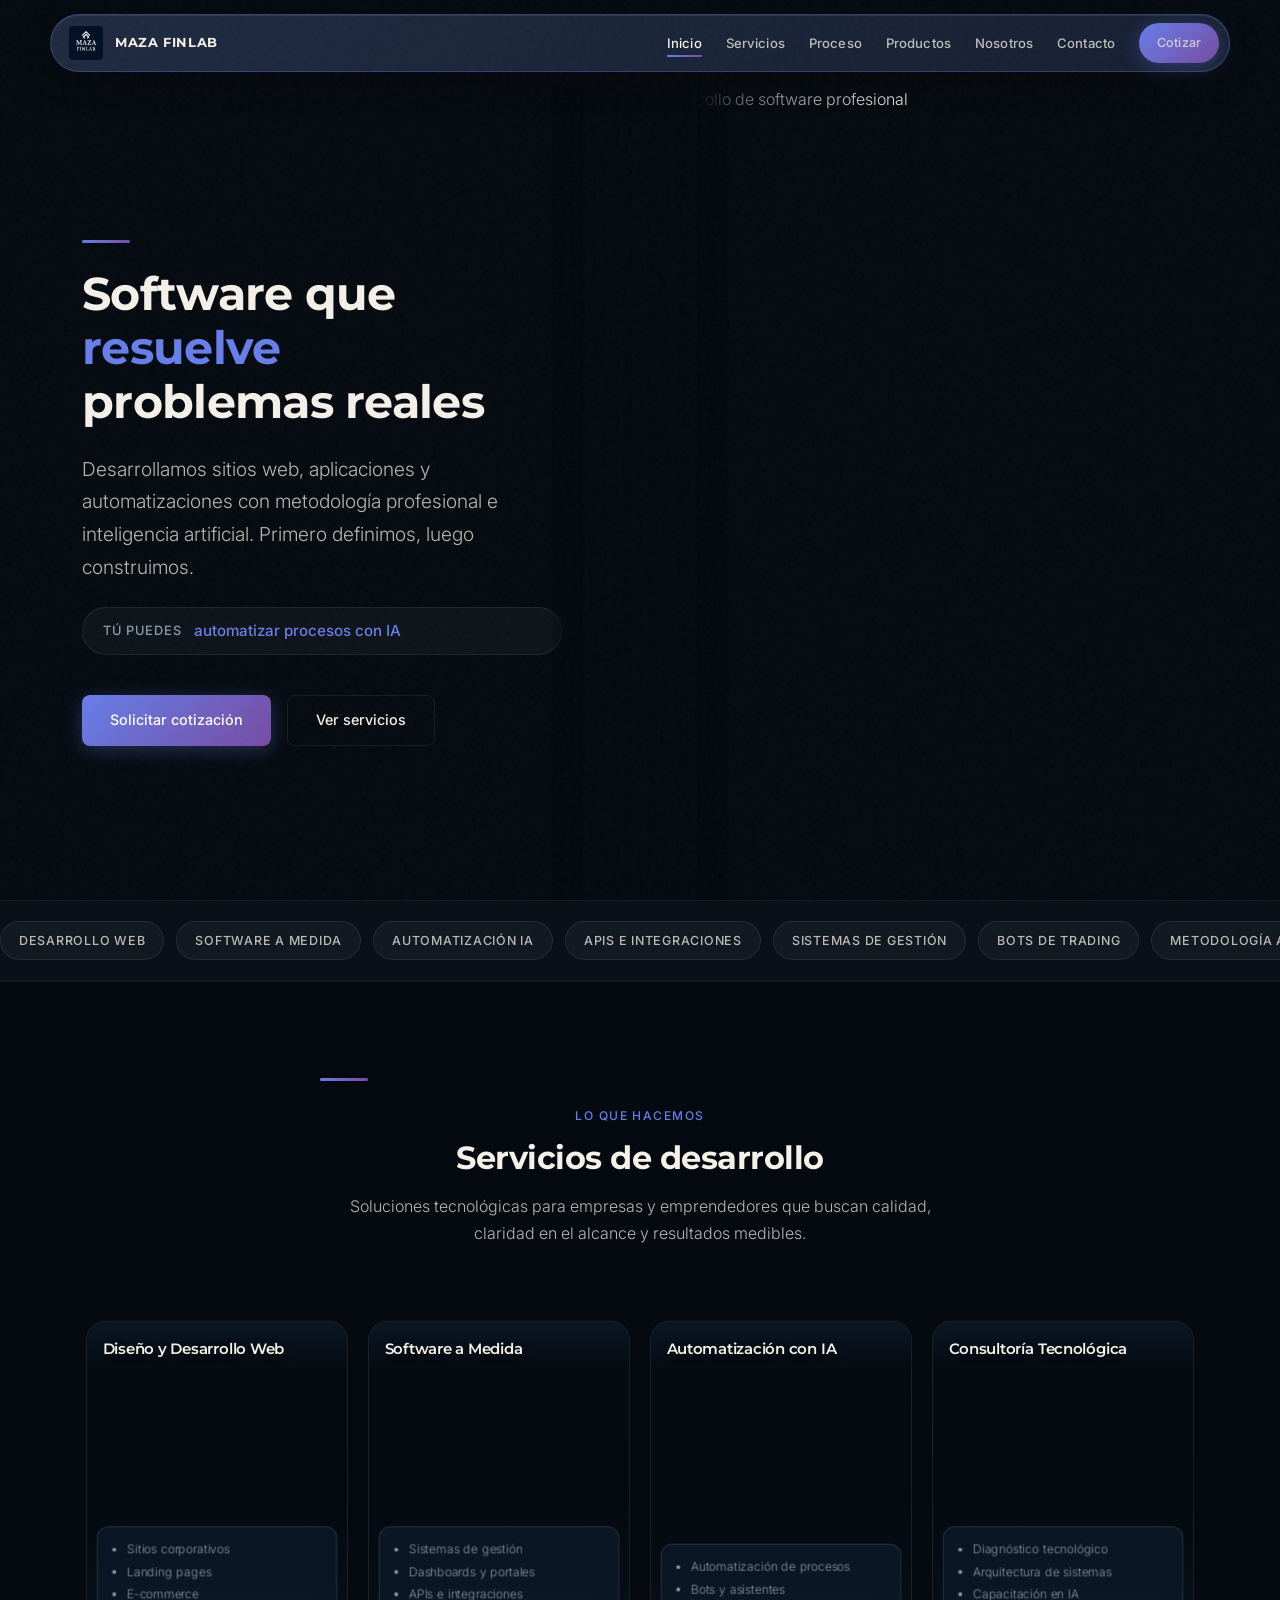
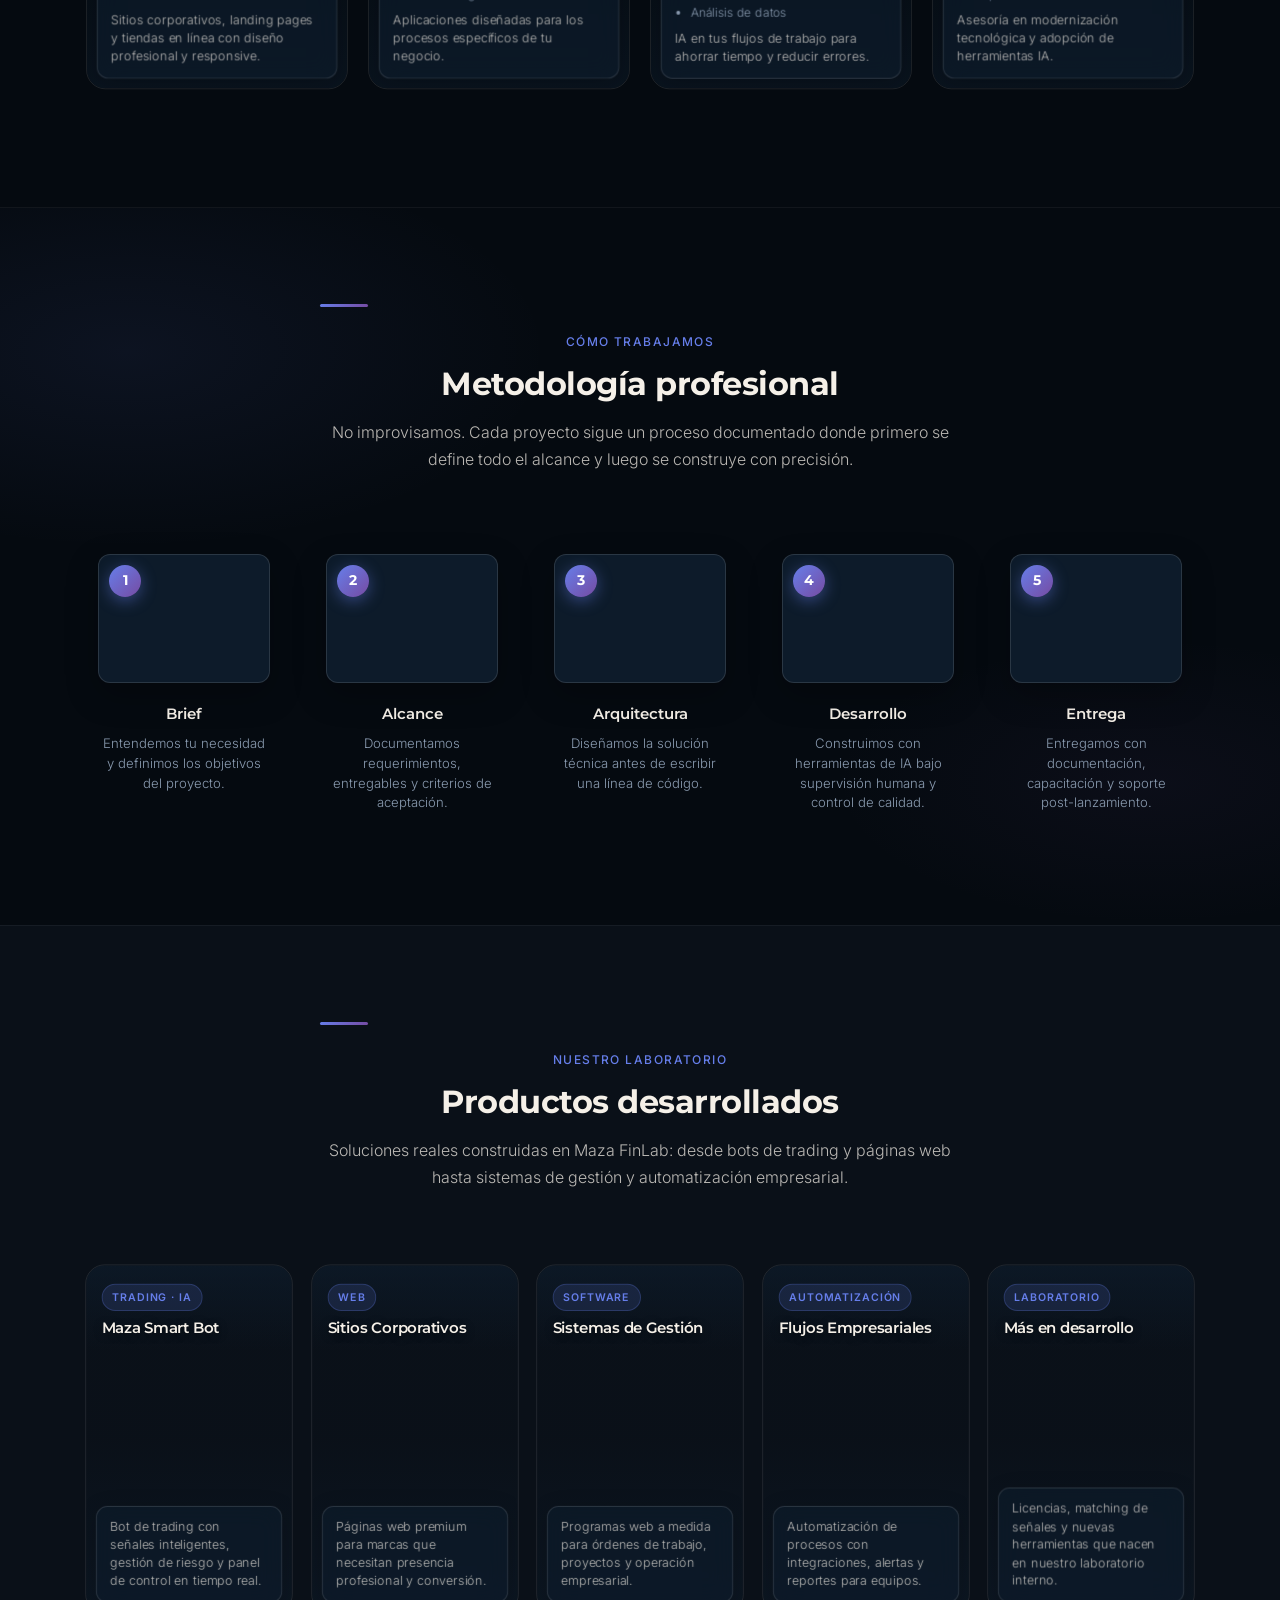
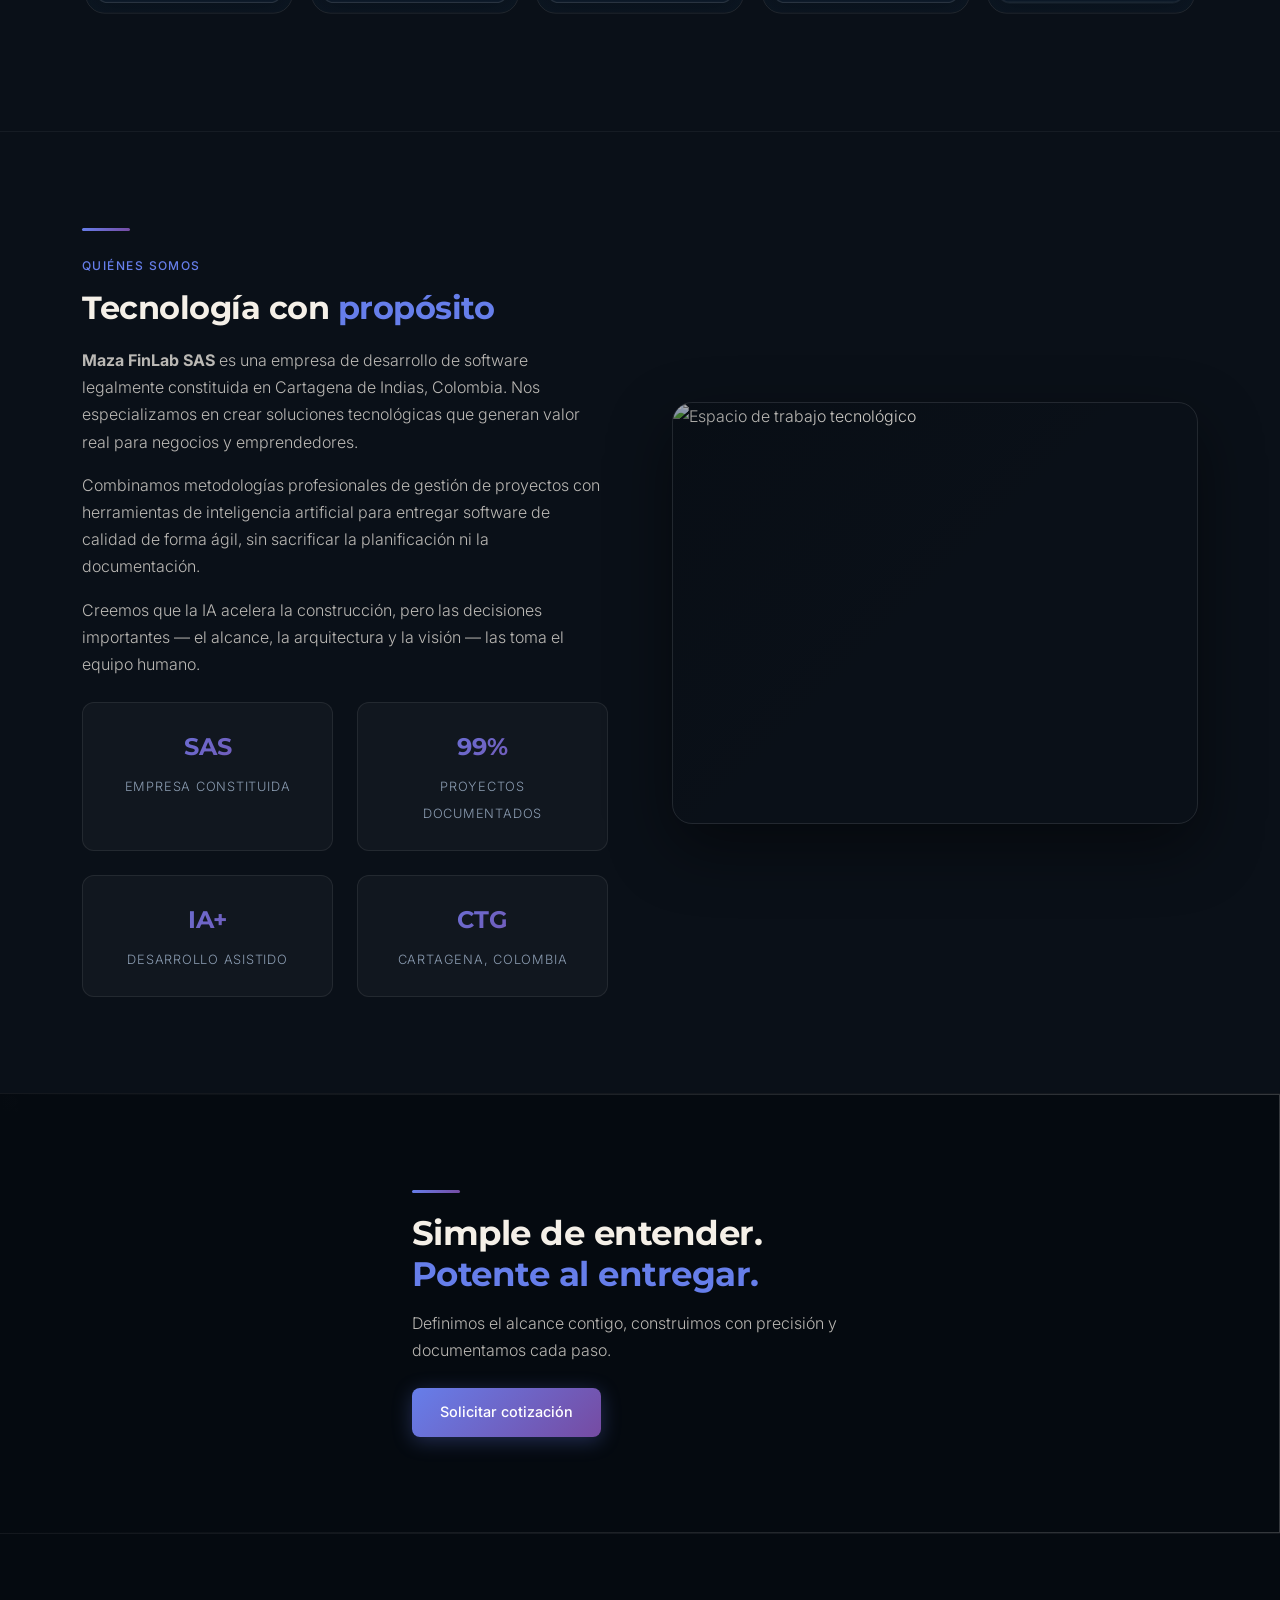
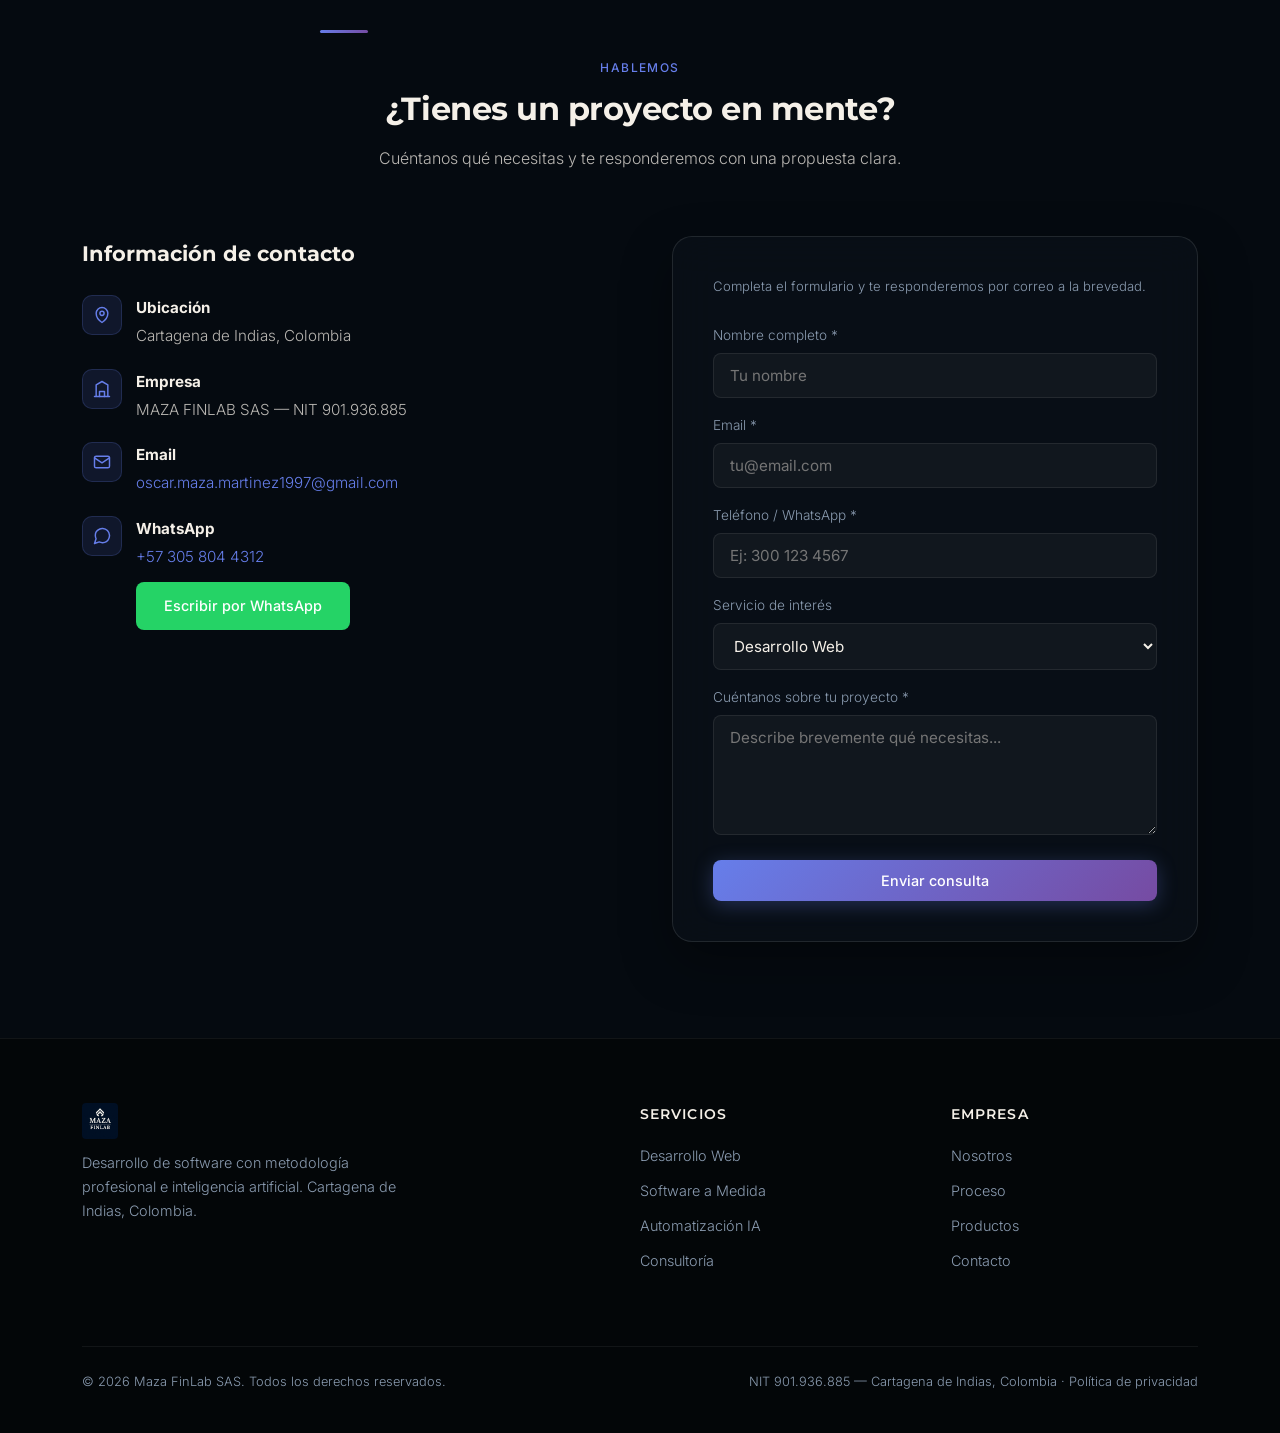
==== commit f26c1e02: "Activar Web3Forms con Gmail de contacto" ====
--- a/index.html
+++ b/index.html
@@ -28,7 +28,7 @@
         "@type": "ProfessionalService",
         "name": "Maza FinLab SAS",
         "url": "https://www.mazafinlab.com",
-        "email": "contacto@mazafinlab.com",
+        "email": "oscar.maza.martinez1997@gmail.com",
         "telephone": "+57-305-804-4312",
         "image": "https://www.mazafinlab.com/assets/logo-maza-finlab.jpg",
         "description": "Desarrollo de software, sitios web y automatizaciones con inteligencia artificial en Cartagena, Colombia.",
@@ -455,7 +455,7 @@
                         </span>
                         <div>
                             <strong>Email</strong>
-                            <a href="mailto:contacto@mazafinlab.com" class="contact-link">contacto@mazafinlab.com</a>
+                            <a href="mailto:oscar.maza.martinez1997@gmail.com" class="contact-link">oscar.maza.martinez1997@gmail.com</a>
                         </div>
                     </div>
                     <div class="contact-item">
@@ -474,8 +474,8 @@
                 <form
                     id="contact-form"
                     class="contact-form"
-                    data-web3forms-key="CONFIGURA_TU_ACCESS_KEY"
-                    data-notify-email="contacto@mazafinlab.com"
+                    data-web3forms-key="7de4ede9-4229-48a7-9f96-28e9ca64245e"
+                    data-notify-email="oscar.maza.martinez1997@gmail.com"
                     novalidate
                 >
                     <p class="form-hint">Completa el formulario y te responderemos por correo a la brevedad.</p>
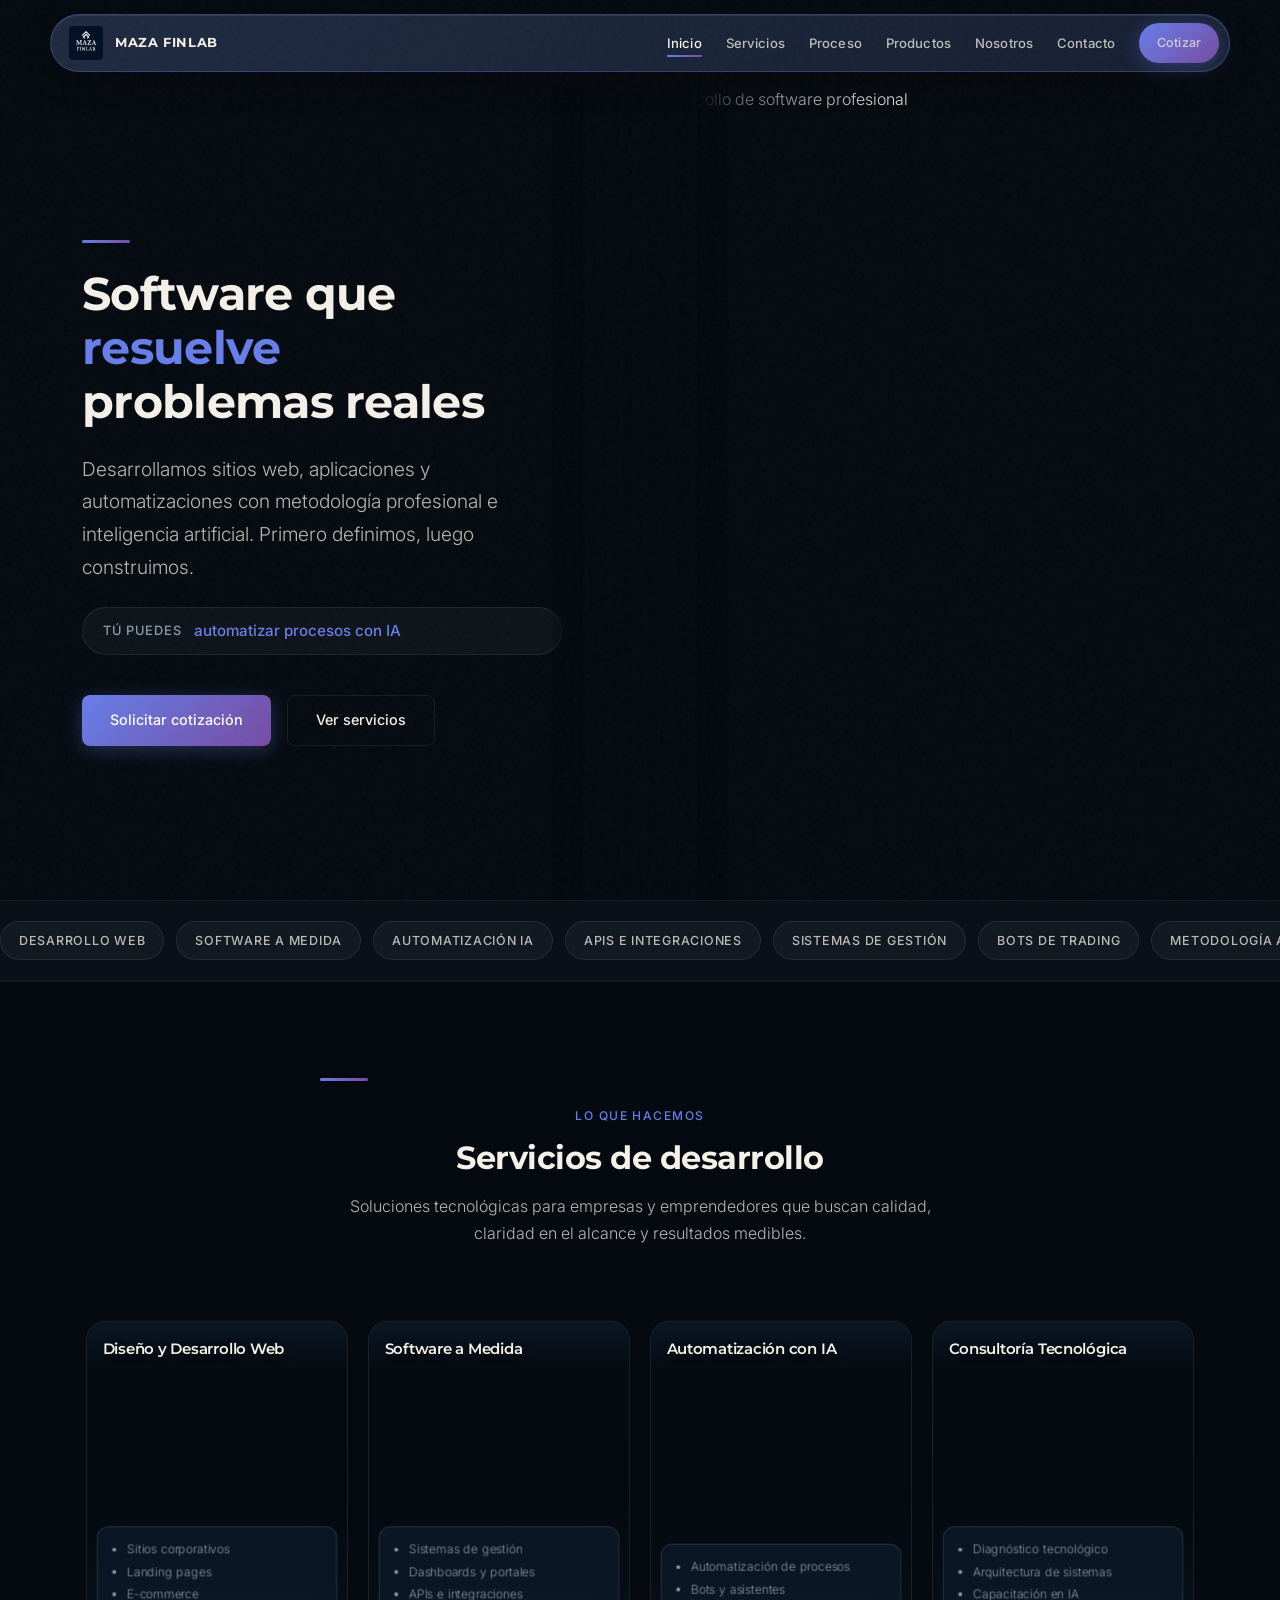
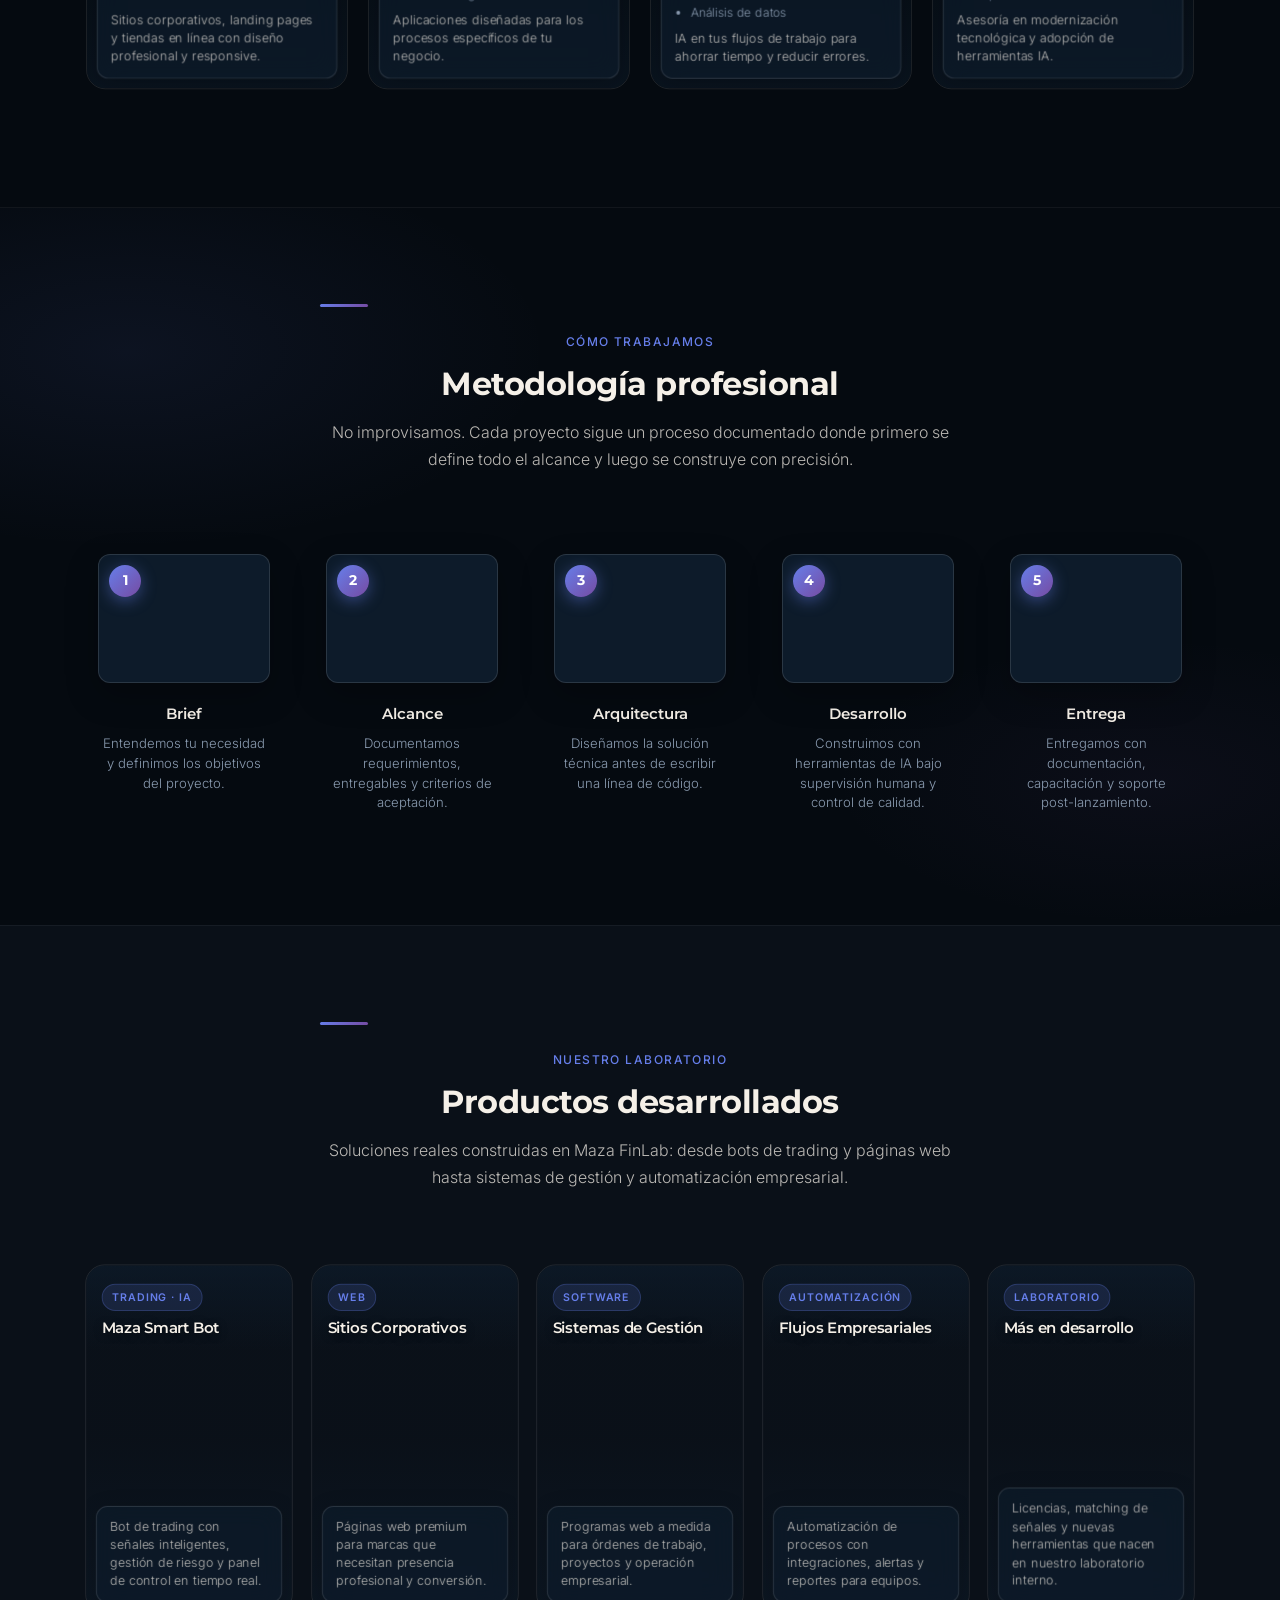
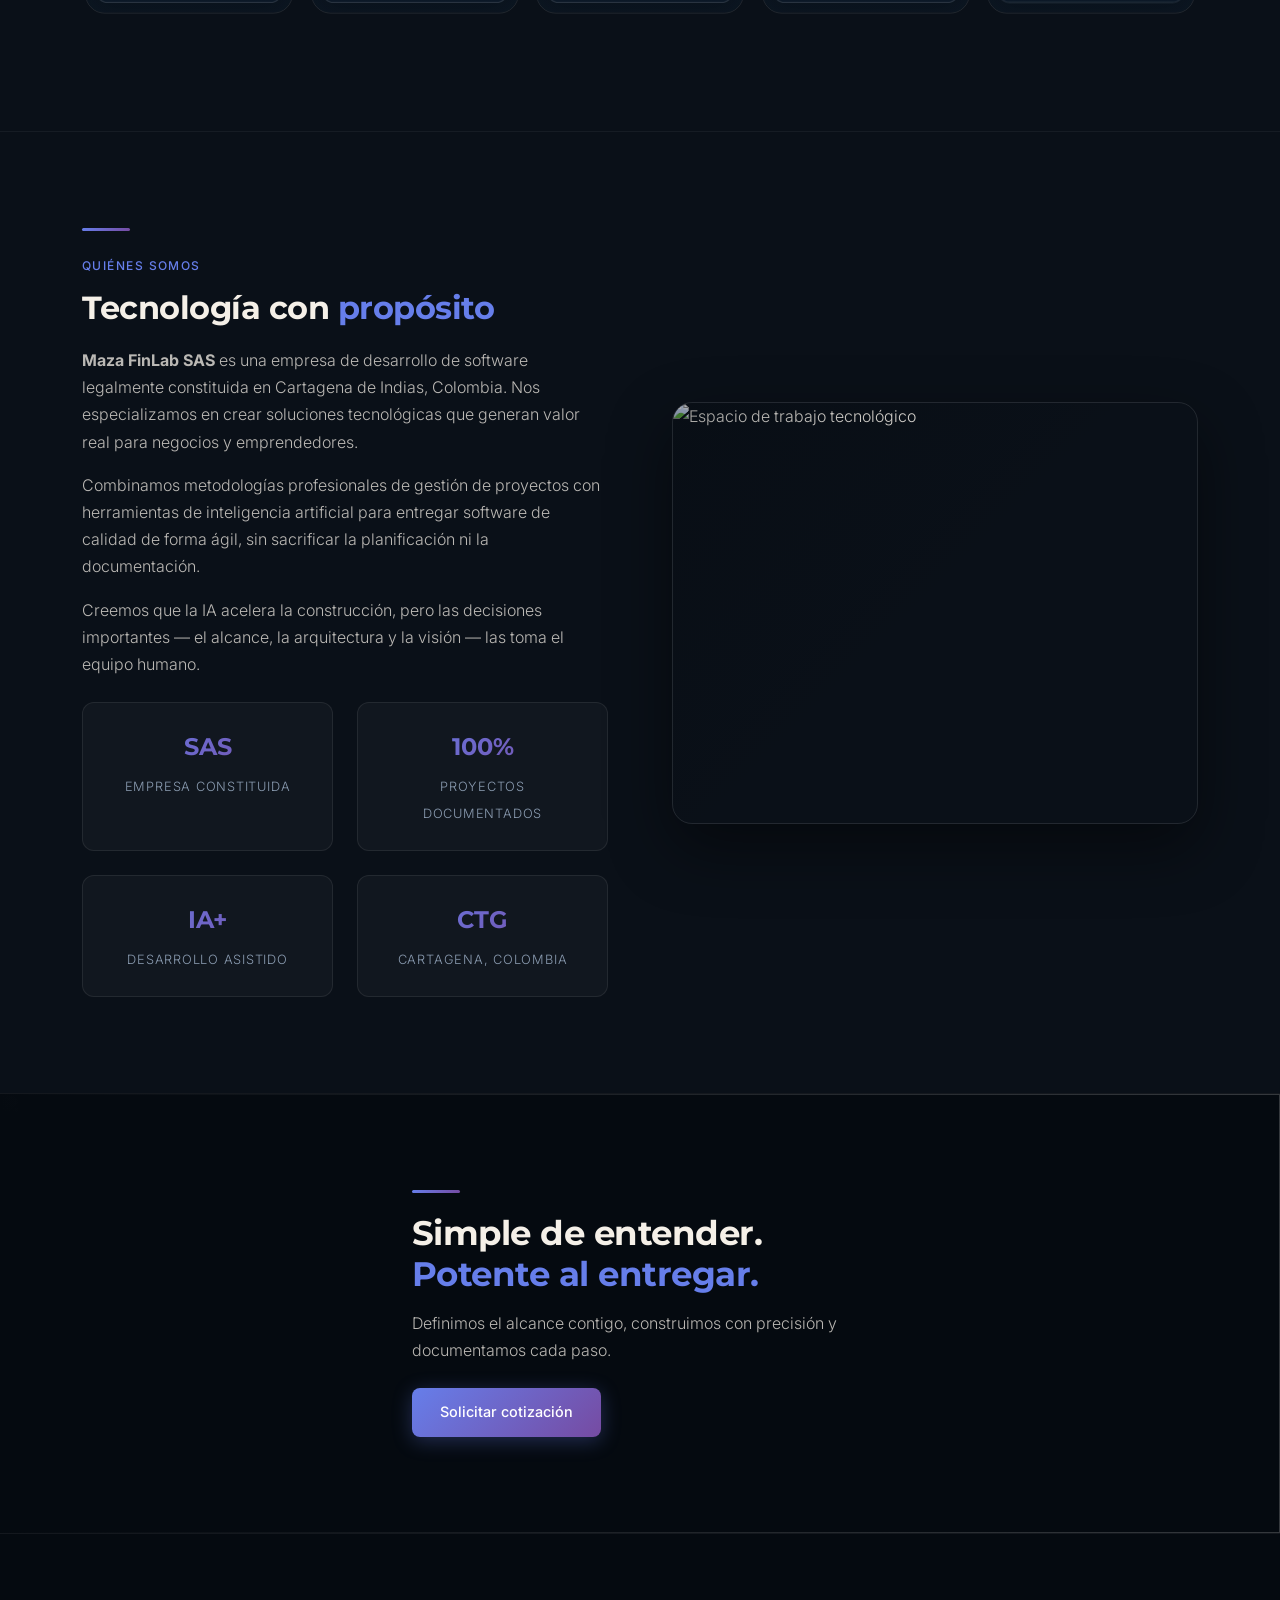
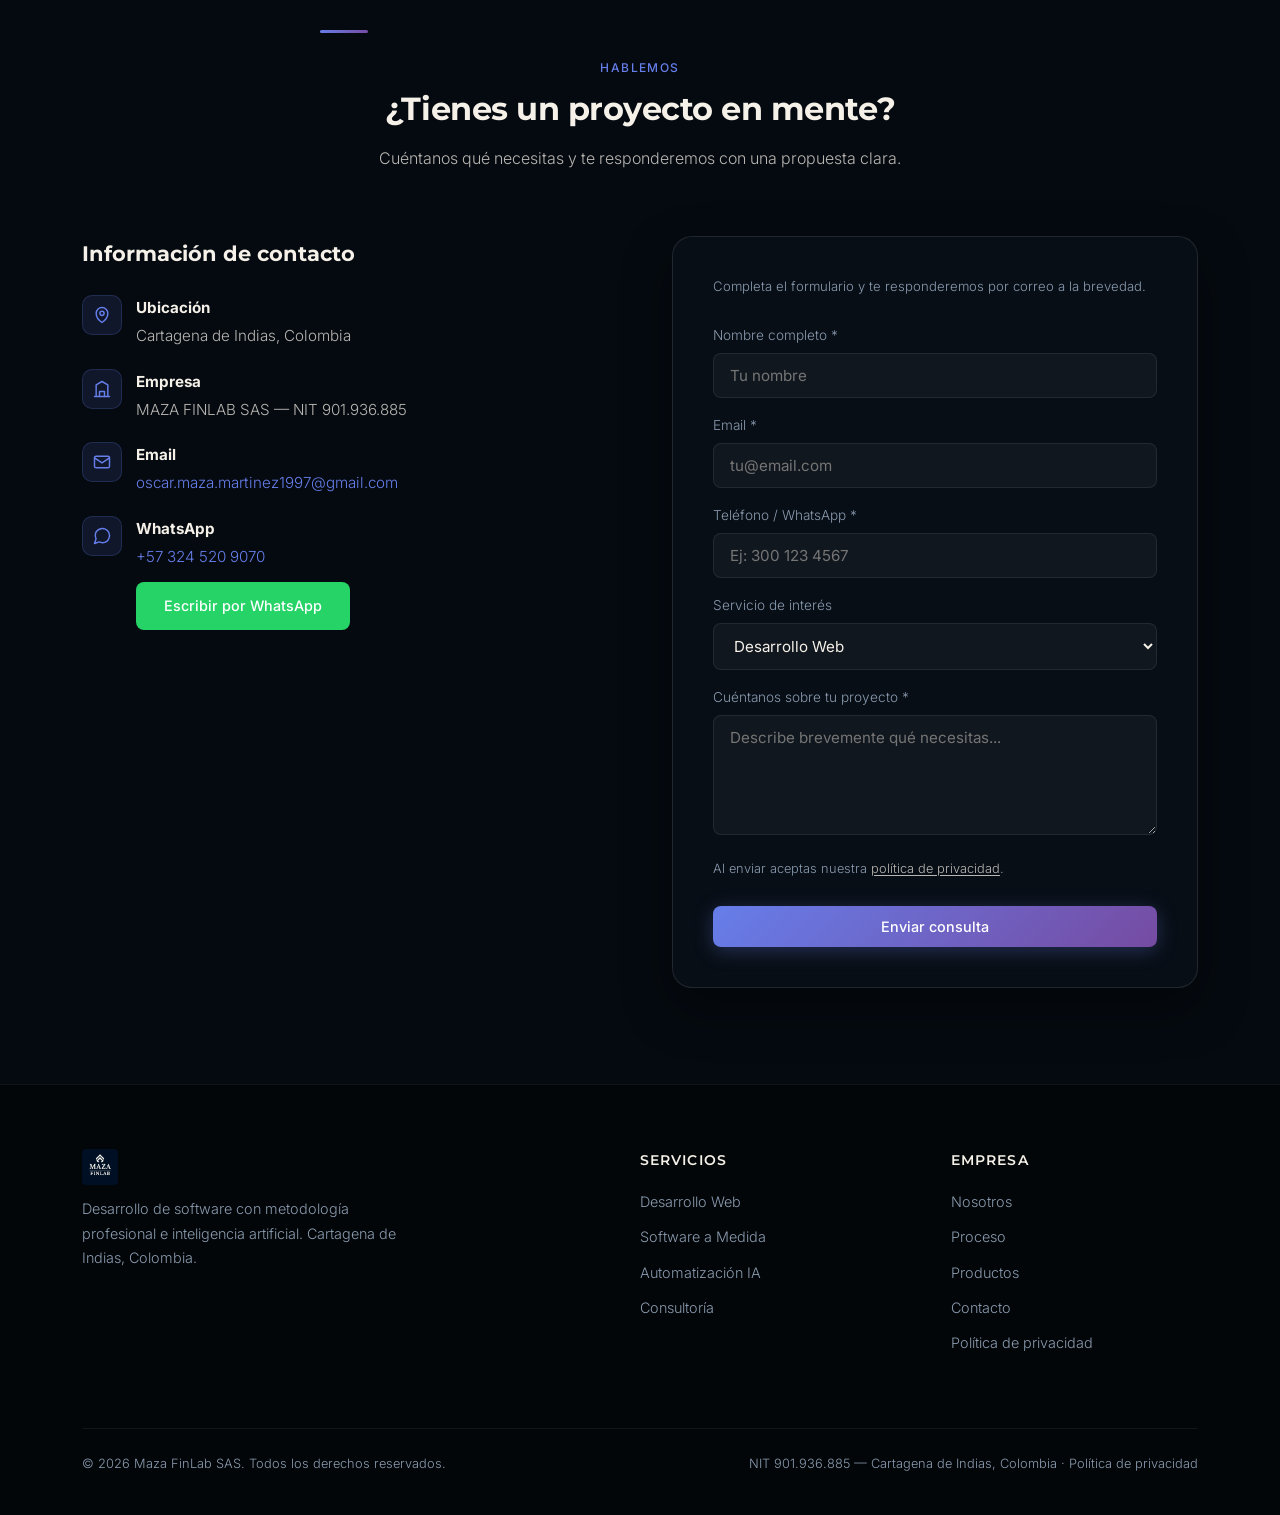
==== commit 3fdbad0c: "Update WhatsApp number and make privacy policy links easier to find. Co-authored-by: Cursor <cursora" ====
--- a/index.html
+++ b/index.html
@@ -29,7 +29,7 @@
         "name": "Maza FinLab SAS",
         "url": "https://www.mazafinlab.com",
         "email": "oscar.maza.martinez1997@gmail.com",
-        "telephone": "+57-305-804-4312",
+        "telephone": "+57-324-520-9070",
         "image": "https://www.mazafinlab.com/assets/logo-maza-finlab.jpg",
         "description": "Desarrollo de software, sitios web y automatizaciones con inteligencia artificial en Cartagena, Colombia.",
         "address": {
@@ -464,8 +464,8 @@
                         </span>
                         <div>
                             <strong>WhatsApp</strong>
-                            <a href="tel:+573058044312" class="contact-link contact-phone">+57 305 804 4312</a>
-                            <a href="https://wa.me/573058044312" target="_blank" rel="noopener" class="btn btn-whatsapp contact-whatsapp-btn">Escribir por WhatsApp</a>
+                            <a href="tel:+573245209070" class="contact-link contact-phone">+57 324 520 9070</a>
+                            <a href="https://wa.me/573245209070" target="_blank" rel="noopener" class="btn btn-whatsapp contact-whatsapp-btn">Escribir por WhatsApp</a>
                         </div>
                     </div>
                 </div>
@@ -509,6 +509,10 @@
                         <textarea id="mensaje" name="mensaje" required placeholder="Describe brevemente qué necesitas..."></textarea>
                         <span class="field-error" role="alert"></span>
                     </div>
+                    <p class="form-privacy-note">
+                        Al enviar aceptas nuestra
+                        <a href="politica-privacidad.html">política de privacidad</a>.
+                    </p>
                     <div id="form-feedback" class="form-feedback" role="status" hidden></div>
                     <button type="submit" class="btn btn-primary btn-shine" id="contact-submit">Enviar consulta</button>
                 </form>
@@ -546,6 +550,7 @@
                         <li><a href="#proceso">Proceso</a></li>
                         <li><a href="#productos">Productos</a></li>
                         <li><a href="#contacto">Contacto</a></li>
+                        <li><a href="politica-privacidad.html">Política de privacidad</a></li>
                     </ul>
                 </div>
             </div>
--- a/css/styles.css
+++ b/css/styles.css
@@ -1491,6 +1491,23 @@
     color: #f0a0a8;
 }
 
+.form-privacy-note {
+    font-size: 0.8rem;
+    color: var(--text-muted, #8a9bb0);
+    line-height: 1.45;
+    margin: 0 0 12px;
+}
+
+.form-privacy-note a {
+    color: var(--text-secondary, #c5d0de);
+    text-decoration: underline;
+    text-underline-offset: 2px;
+}
+
+.form-privacy-note a:hover {
+    color: #fff;
+}
+
 .btn:disabled {
     opacity: 0.65;
     cursor: not-allowed;
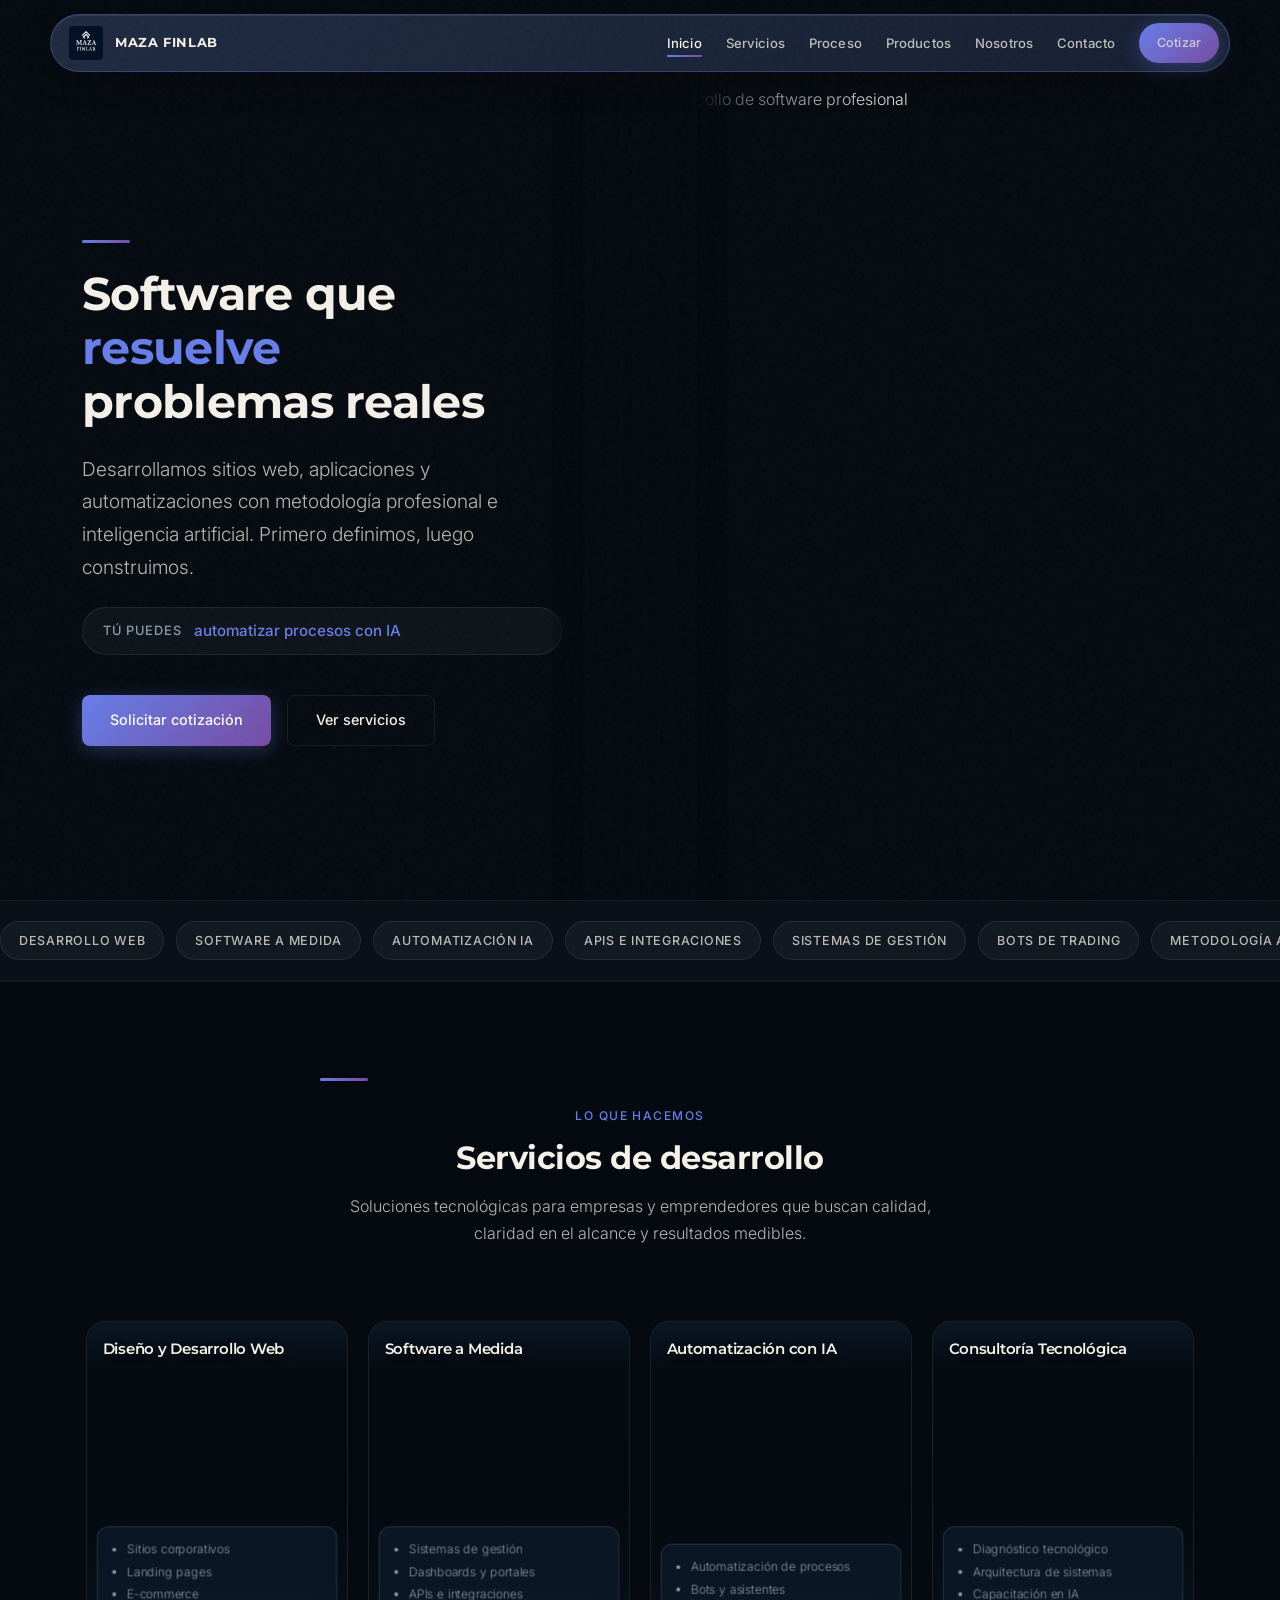
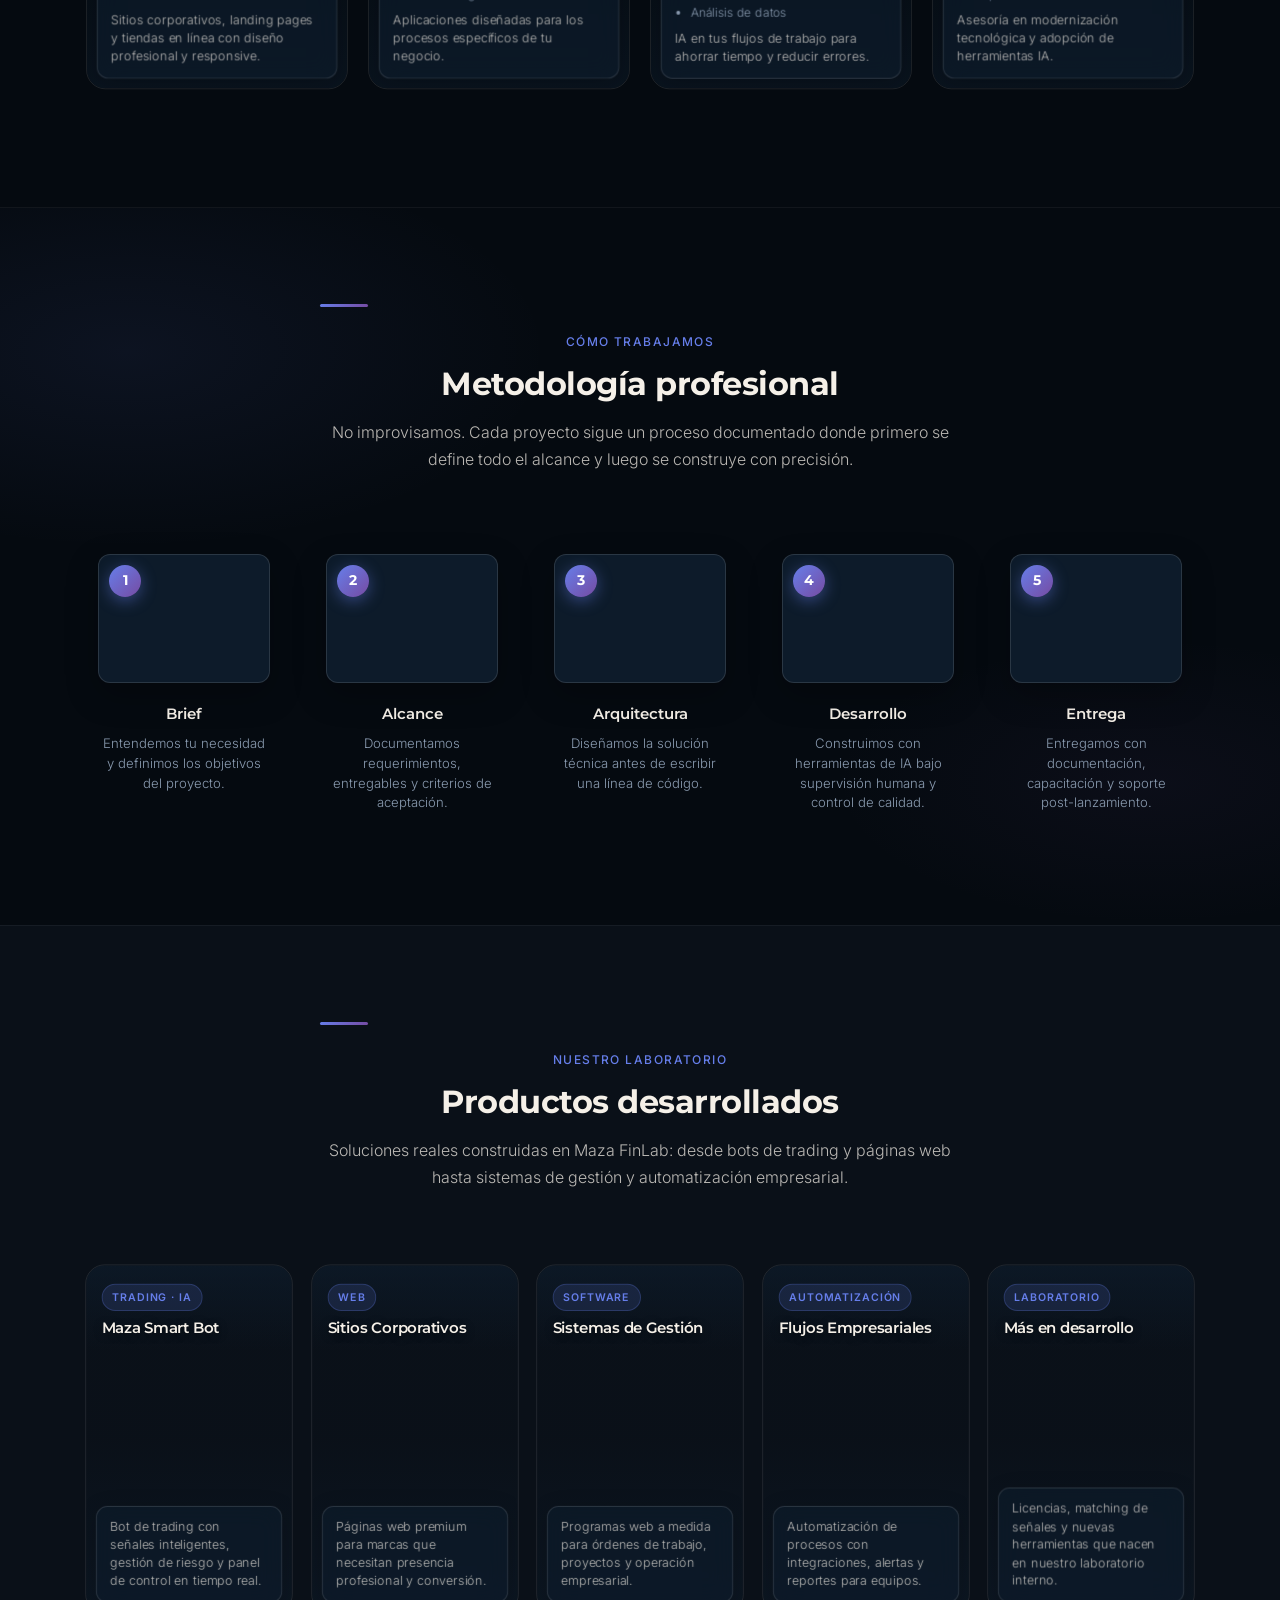
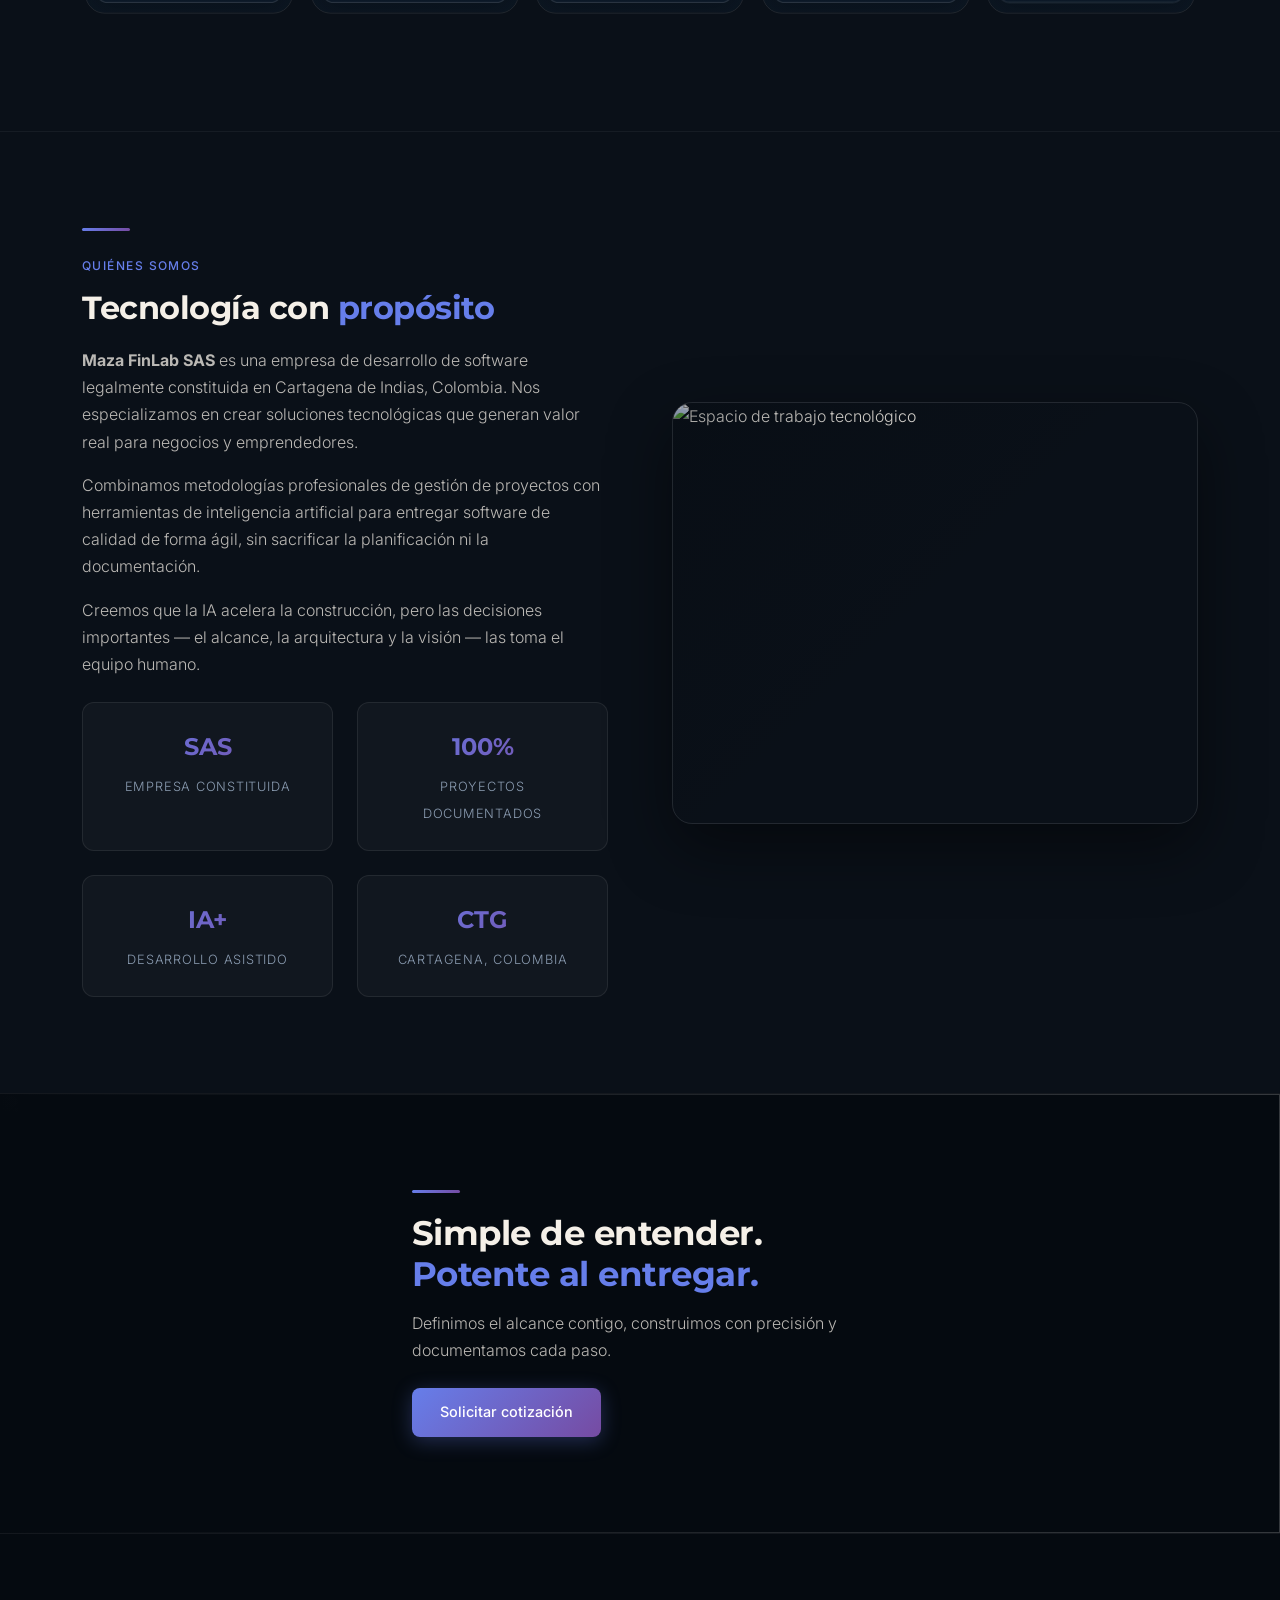
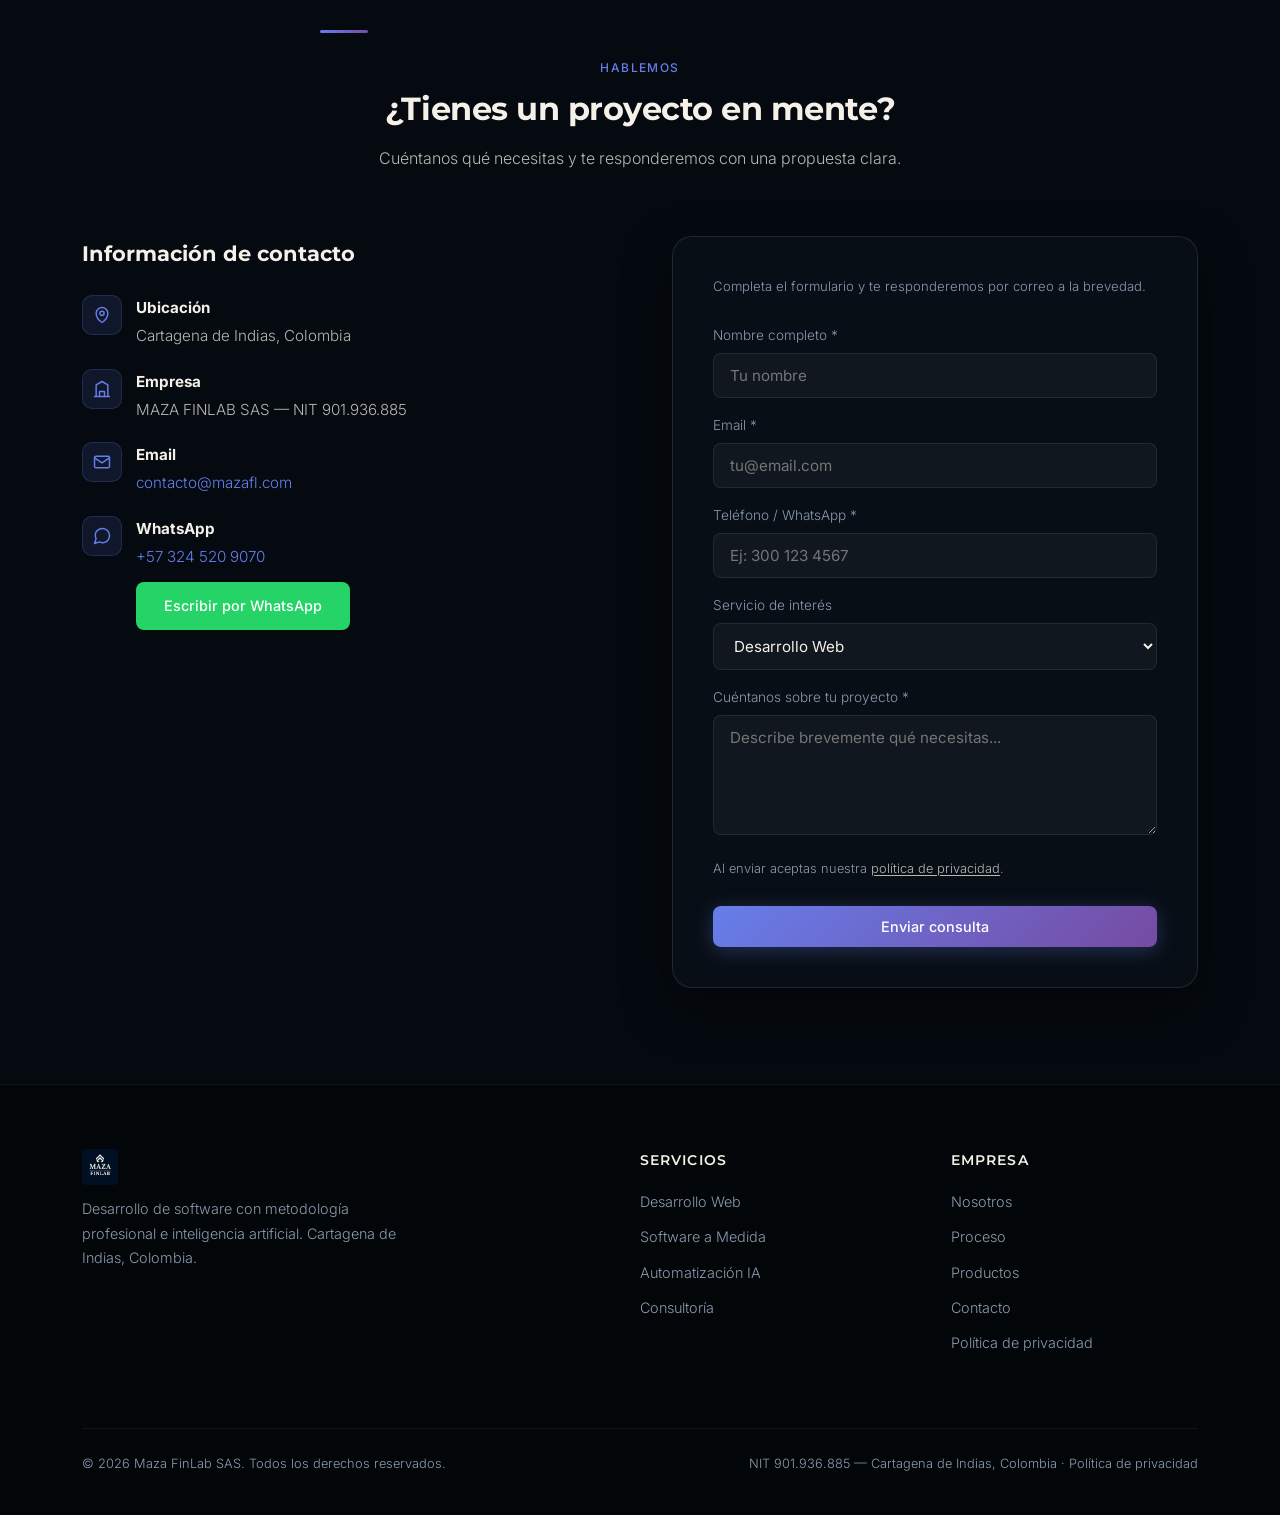
==== commit 7829ecbd: "Point site branding to mazafl.com and contacto@mazafl.com for custom domain. Co-authored-by: Cursor " ====
--- a/index.html
+++ b/index.html
@@ -7,19 +7,19 @@
     <meta name="keywords" content="desarrollo software cartagena, páginas web colombia, automatización IA, software a medida">
     <meta name="author" content="Maza FinLab SAS">
     <title>Maza FinLab — Desarrollo de Software con IA | Cartagena</title>
-    <link rel="canonical" href="https://www.mazafinlab.com/">
+    <link rel="canonical" href="https://mazafl.com/">
     <meta name="robots" content="index, follow">
     <meta property="og:type" content="website">
     <meta property="og:locale" content="es_CO">
     <meta property="og:site_name" content="Maza FinLab">
     <meta property="og:title" content="Maza FinLab — Desarrollo de Software con IA | Cartagena">
     <meta property="og:description" content="Desarrollo de software, sitios web y automatizaciones con inteligencia artificial. Empresa de tecnología en Cartagena de Indias, Colombia.">
-    <meta property="og:url" content="https://www.mazafinlab.com/">
-    <meta property="og:image" content="https://www.mazafinlab.com/assets/logo-maza-finlab.jpg">
+    <meta property="og:url" content="https://mazafl.com/">
+    <meta property="og:image" content="https://mazafl.com/assets/logo-maza-finlab.jpg">
     <meta name="twitter:card" content="summary_large_image">
     <meta name="twitter:title" content="Maza FinLab — Desarrollo de Software con IA">
     <meta name="twitter:description" content="Software que resuelve problemas reales. Desarrollo web, apps y automatización con IA en Cartagena, Colombia.">
-    <meta name="twitter:image" content="https://www.mazafinlab.com/assets/logo-maza-finlab.jpg">
+    <meta name="twitter:image" content="https://mazafl.com/assets/logo-maza-finlab.jpg">
     <link rel="icon" href="assets/logo-maza-finlab.jpg" type="image/jpeg">
     <link rel="apple-touch-icon" href="assets/logo-maza-finlab.jpg">
     <script type="application/ld+json">
@@ -27,10 +27,10 @@
         "@context": "https://schema.org",
         "@type": "ProfessionalService",
         "name": "Maza FinLab SAS",
-        "url": "https://www.mazafinlab.com",
-        "email": "oscar.maza.martinez1997@gmail.com",
+        "url": "https://mazafl.com",
+        "email": "contacto@mazafl.com",
         "telephone": "+57-324-520-9070",
-        "image": "https://www.mazafinlab.com/assets/logo-maza-finlab.jpg",
+        "image": "https://mazafl.com/assets/logo-maza-finlab.jpg",
         "description": "Desarrollo de software, sitios web y automatizaciones con inteligencia artificial en Cartagena, Colombia.",
         "address": {
             "@type": "PostalAddress",
@@ -455,7 +455,7 @@
                         </span>
                         <div>
                             <strong>Email</strong>
-                            <a href="mailto:oscar.maza.martinez1997@gmail.com" class="contact-link">oscar.maza.martinez1997@gmail.com</a>
+                            <a href="mailto:contacto@mazafl.com" class="contact-link">contacto@mazafl.com</a>
                         </div>
                     </div>
                     <div class="contact-item">
@@ -475,7 +475,7 @@
                     id="contact-form"
                     class="contact-form"
                     data-web3forms-key="7de4ede9-4229-48a7-9f96-28e9ca64245e"
-                    data-notify-email="oscar.maza.martinez1997@gmail.com"
+                    data-notify-email="contacto@mazafl.com"
                     novalidate
                 >
                     <p class="form-hint">Completa el formulario y te responderemos por correo a la brevedad.</p>
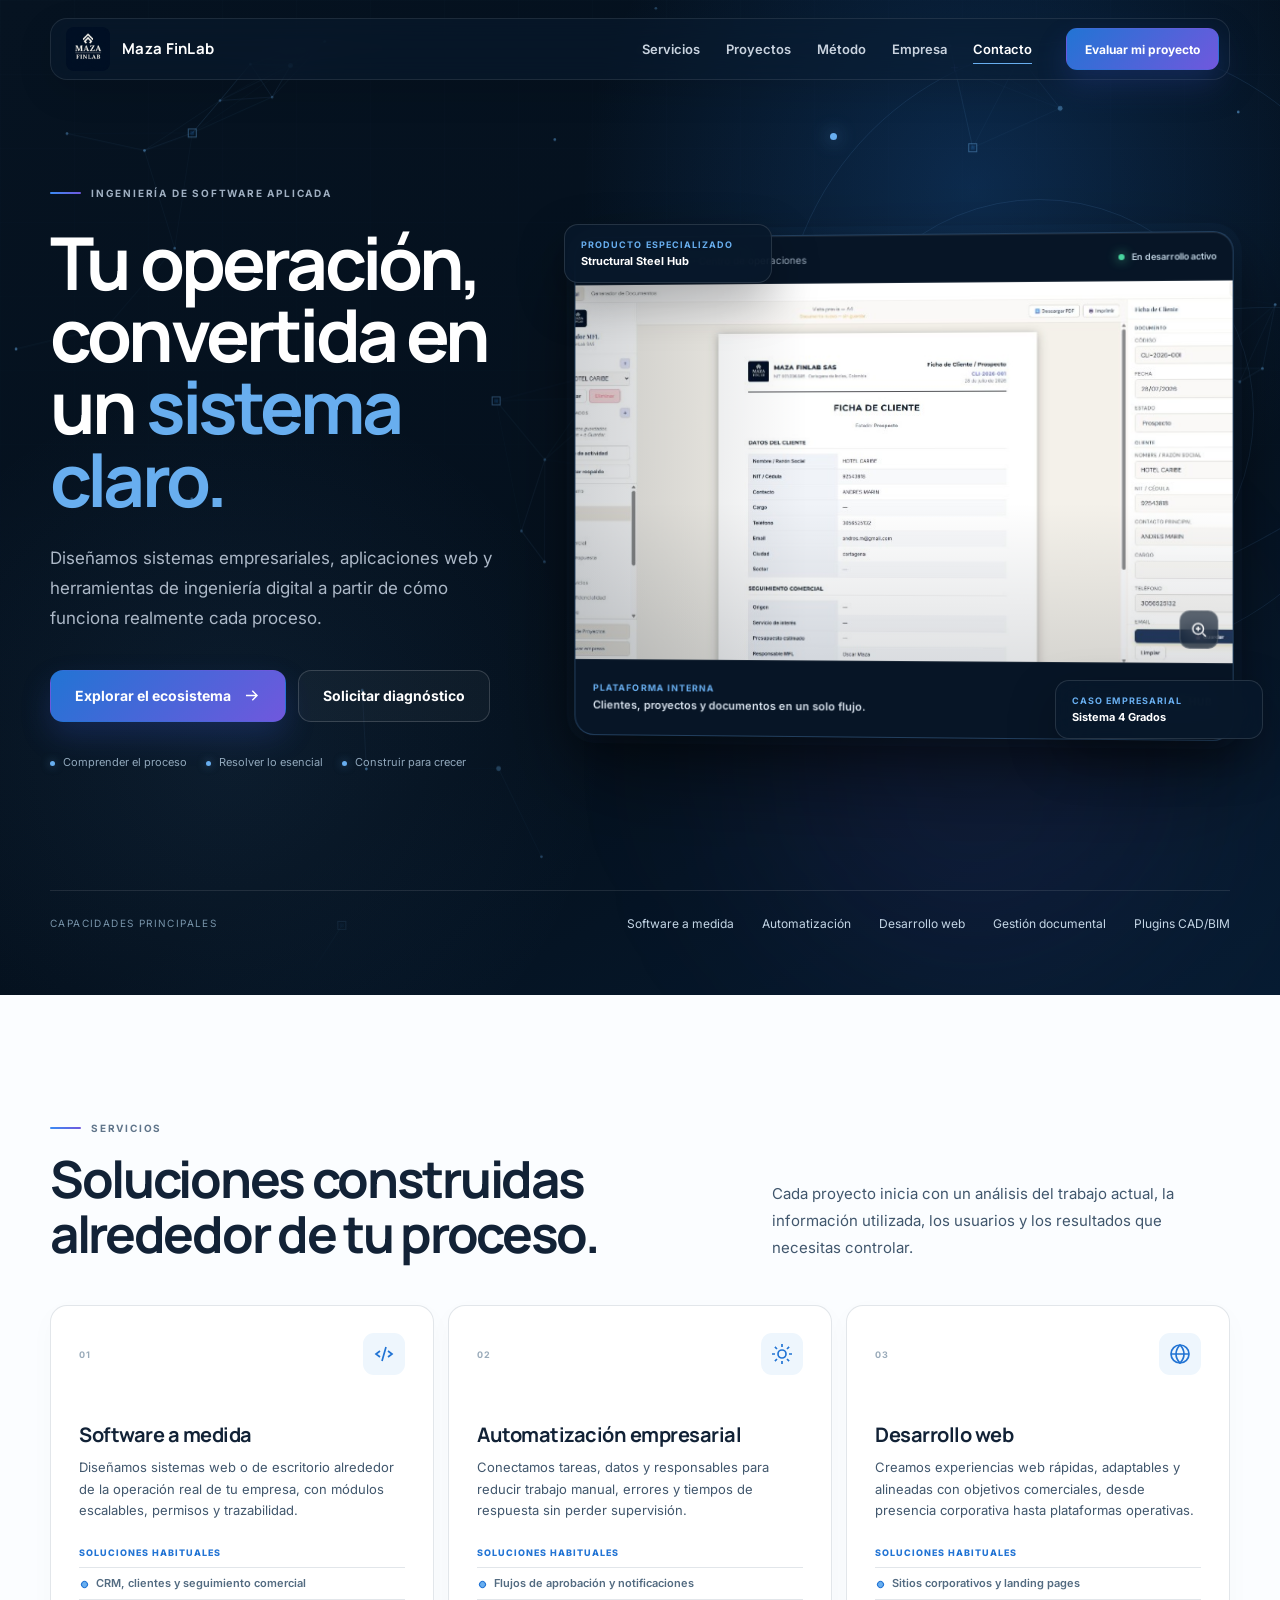
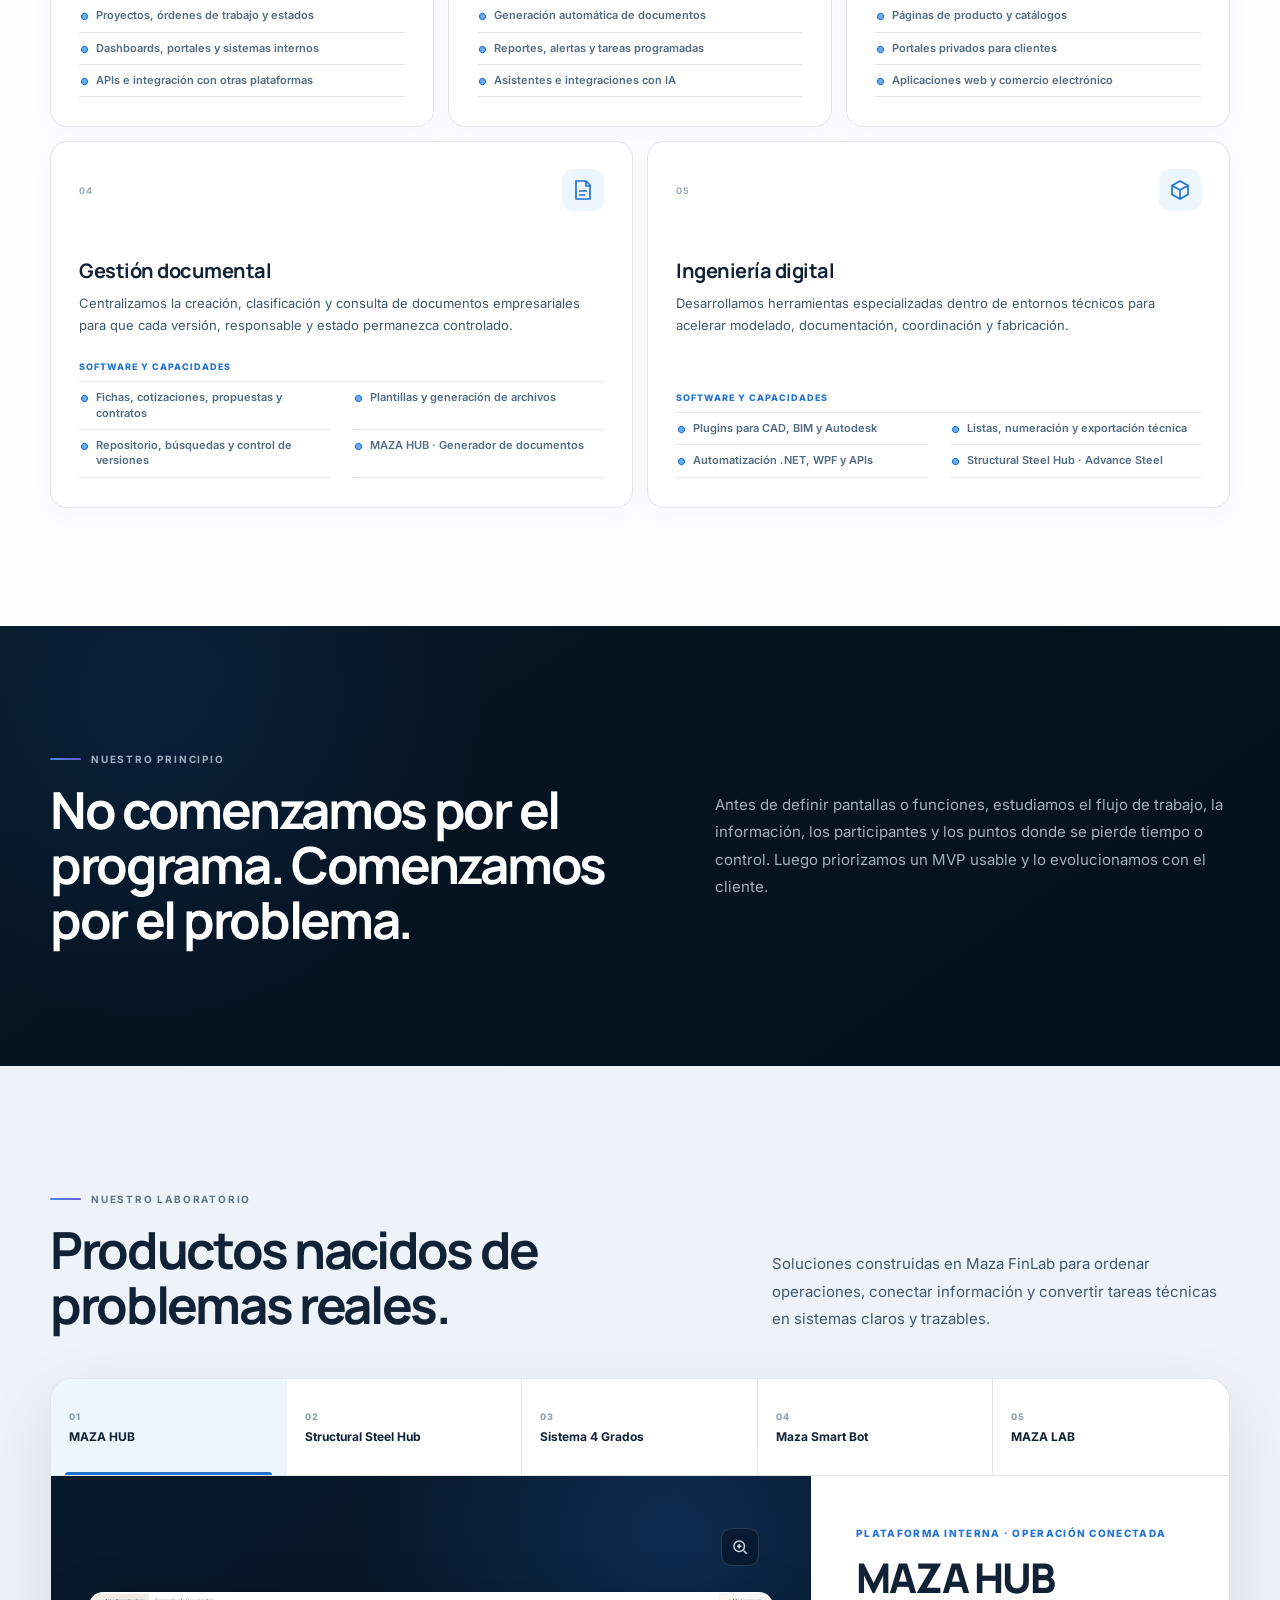
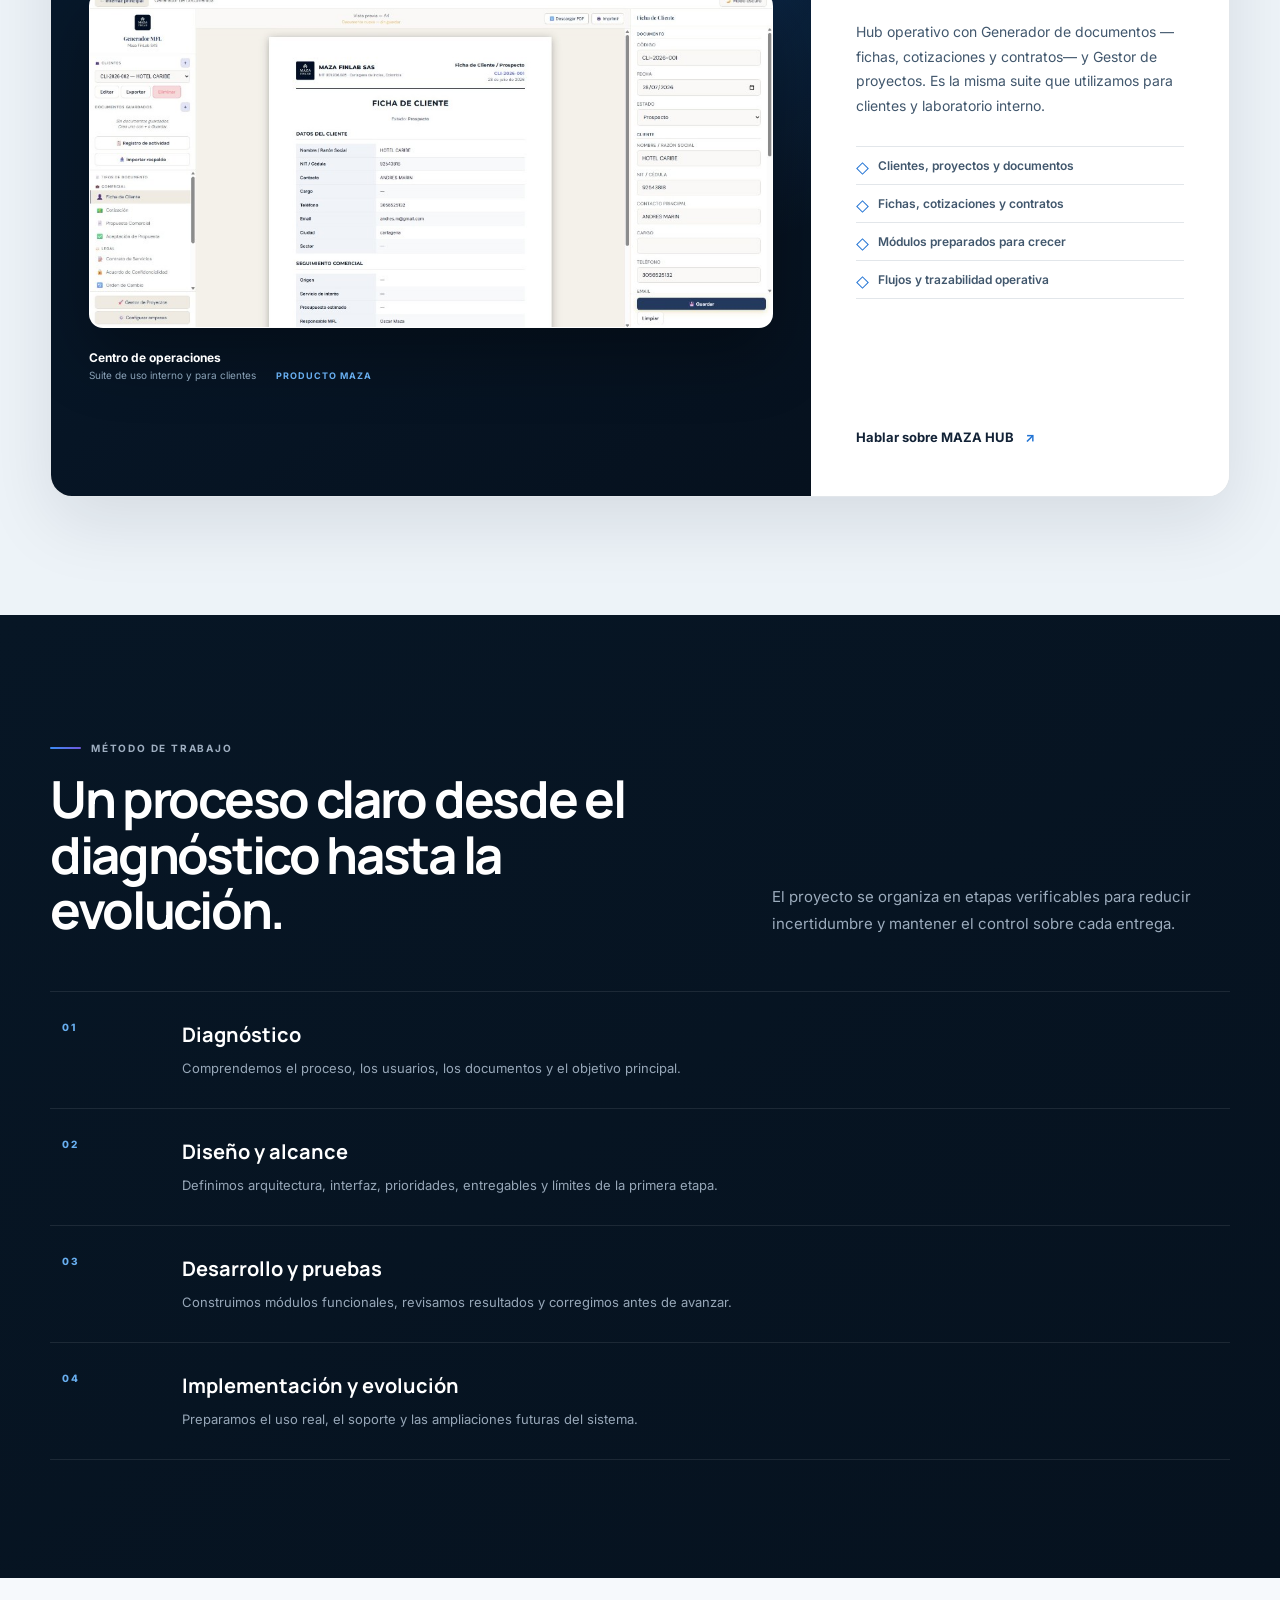
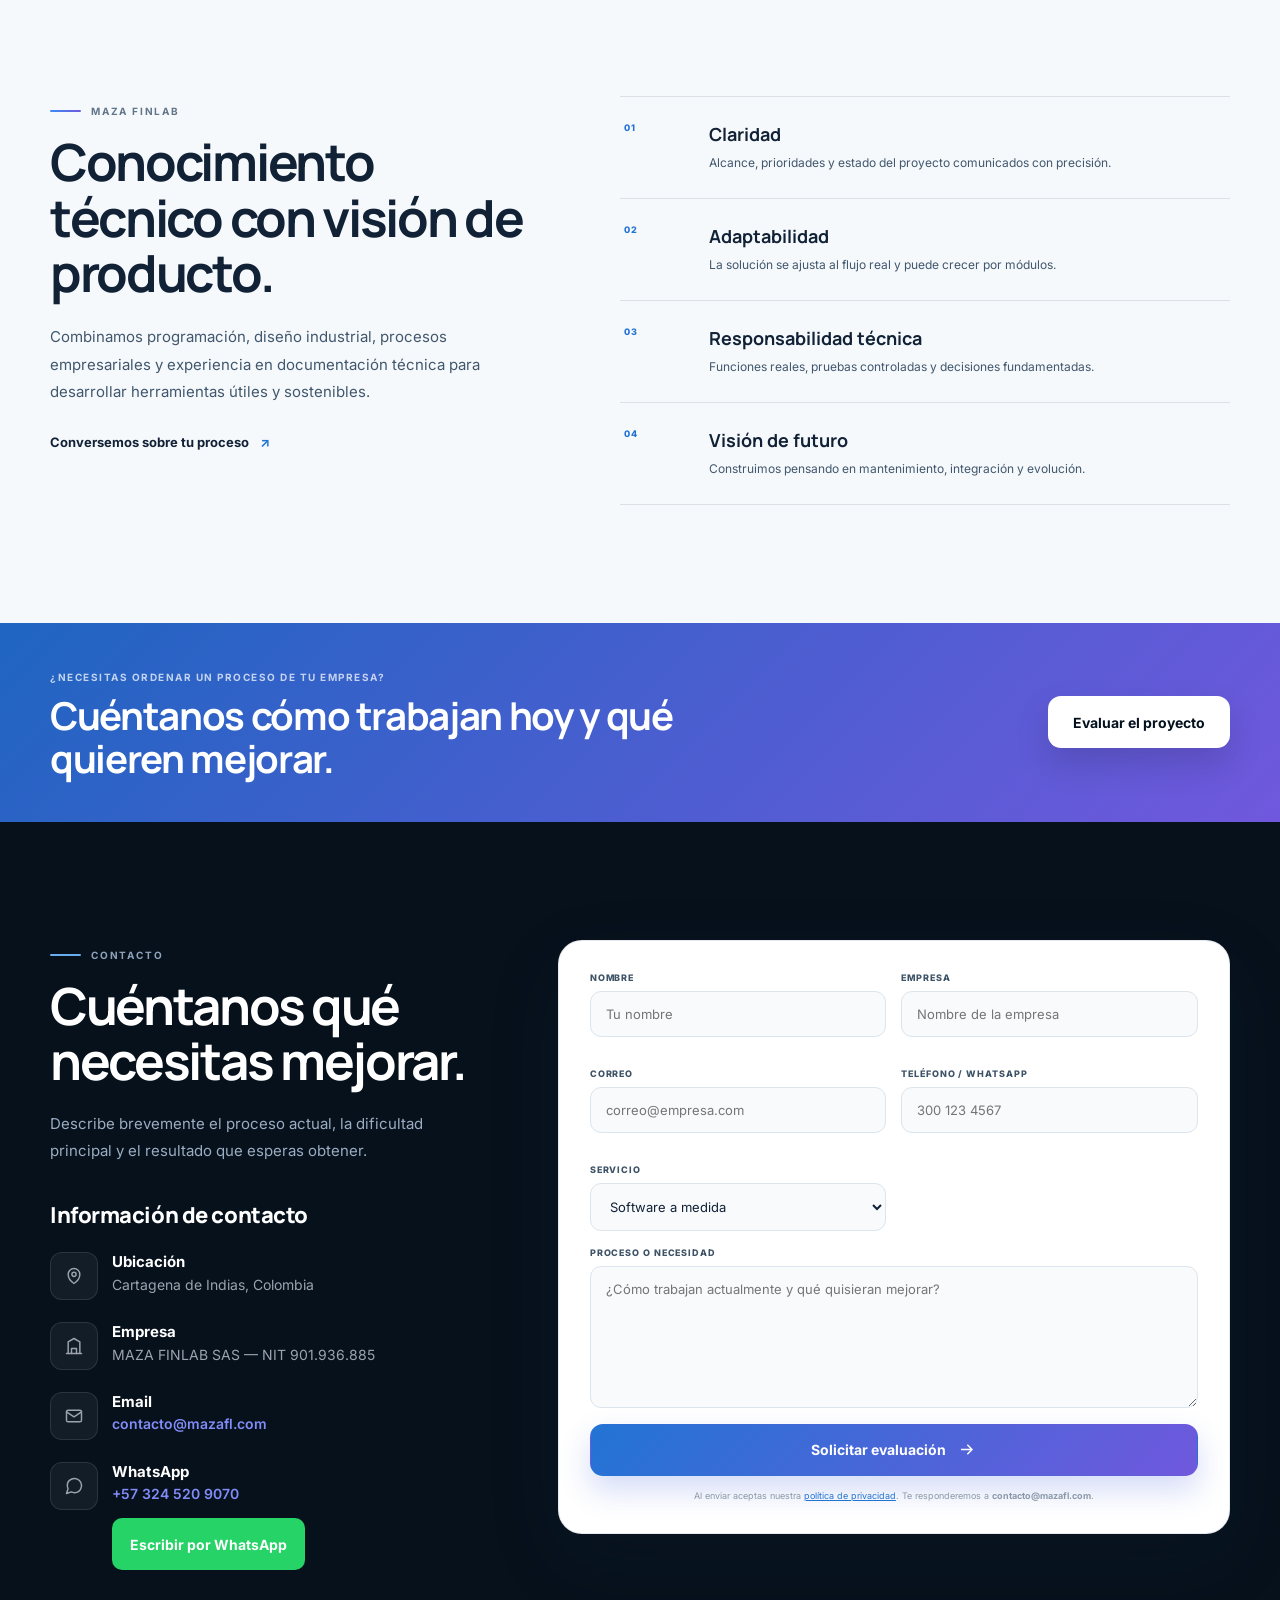
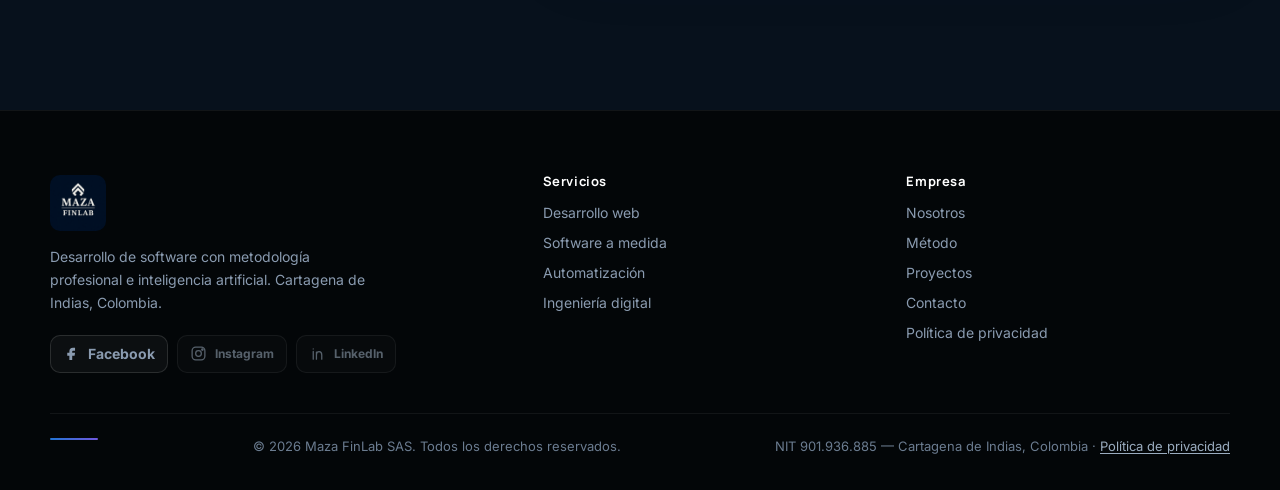
==== commit a5a54a7d: "Replace the production homepage with the approved v6 design Preserve production SEO and contact flow" ====
--- a/index.html
+++ b/index.html
@@ -1,571 +1,841 @@
 <!DOCTYPE html>
 <html lang="es">
 <head>
-    <meta charset="UTF-8">
-    <meta name="viewport" content="width=device-width, initial-scale=1.0">
-    <meta name="description" content="Maza FinLab — Desarrollo de software, sitios web y automatizaciones con inteligencia artificial. Empresa de tecnología en Cartagena de Indias, Colombia.">
-    <meta name="keywords" content="desarrollo software cartagena, páginas web colombia, automatización IA, software a medida">
-    <meta name="author" content="Maza FinLab SAS">
-    <title>Maza FinLab — Desarrollo de Software con IA | Cartagena</title>
-    <link rel="canonical" href="https://mazafl.com/">
-    <meta name="robots" content="index, follow">
-    <meta property="og:type" content="website">
-    <meta property="og:locale" content="es_CO">
-    <meta property="og:site_name" content="Maza FinLab">
-    <meta property="og:title" content="Maza FinLab — Desarrollo de Software con IA | Cartagena">
-    <meta property="og:description" content="Desarrollo de software, sitios web y automatizaciones con inteligencia artificial. Empresa de tecnología en Cartagena de Indias, Colombia.">
-    <meta property="og:url" content="https://mazafl.com/">
-    <meta property="og:image" content="https://mazafl.com/assets/logo-maza-finlab.jpg">
-    <meta name="twitter:card" content="summary_large_image">
-    <meta name="twitter:title" content="Maza FinLab — Desarrollo de Software con IA">
-    <meta name="twitter:description" content="Software que resuelve problemas reales. Desarrollo web, apps y automatización con IA en Cartagena, Colombia.">
-    <meta name="twitter:image" content="https://mazafl.com/assets/logo-maza-finlab.jpg">
-    <link rel="icon" href="assets/logo-maza-finlab.jpg" type="image/jpeg">
-    <link rel="apple-touch-icon" href="assets/logo-maza-finlab.jpg">
-    <script type="application/ld+json">
-    {
-        "@context": "https://schema.org",
-        "@type": "ProfessionalService",
-        "name": "Maza FinLab SAS",
-        "url": "https://mazafl.com",
-        "email": "contacto@mazafl.com",
-        "telephone": "+57-324-520-9070",
-        "image": "https://mazafl.com/assets/logo-maza-finlab.jpg",
-        "description": "Desarrollo de software, sitios web y automatizaciones con inteligencia artificial en Cartagena, Colombia.",
-        "address": {
-            "@type": "PostalAddress",
-            "addressLocality": "Cartagena de Indias",
-            "addressRegion": "Bolívar",
-            "addressCountry": "CO"
-        },
-        "taxID": "901936885",
-        "areaServed": "CO",
-        "priceRange": "$$"
-    }
-    </script>
-    <link rel="preconnect" href="https://fonts.googleapis.com">
-    <link rel="preconnect" href="https://fonts.gstatic.com" crossorigin>
-    <link href="https://fonts.googleapis.com/css2?family=Inter:wght@300;400;500;600&family=Montserrat:wght@600;700;800&display=swap" rel="stylesheet">
-    <link rel="stylesheet" href="css/styles.css">
+  <meta charset="utf-8">
+  <meta name="viewport" content="width=device-width, initial-scale=1">
+  <meta name="description" content="Maza FinLab — Desarrollo de software, sitios web y automatizaciones con inteligencia artificial. Empresa de tecnología en Cartagena de Indias, Colombia.">
+  <meta name="keywords" content="desarrollo software cartagena, páginas web colombia, automatización IA, software a medida">
+  <meta name="author" content="Maza FinLab SAS">
+  <meta name="theme-color" content="#071625">
+  <meta name="robots" content="index, follow">
+  <link rel="canonical" href="https://mazafl.com/">
+  <title>Maza FinLab — Desarrollo de Software con IA | Cartagena</title>
+  <meta property="og:type" content="website">
+  <meta property="og:locale" content="es_CO">
+  <meta property="og:site_name" content="Maza FinLab">
+  <meta property="og:title" content="Maza FinLab — Desarrollo de Software con IA | Cartagena">
+  <meta property="og:description" content="Desarrollo de software, sitios web y automatizaciones con inteligencia artificial. Empresa de tecnología en Cartagena de Indias, Colombia.">
+  <meta property="og:url" content="https://mazafl.com/">
+  <meta property="og:image" content="https://mazafl.com/assets/logo-maza-finlab.jpg">
+  <meta name="twitter:card" content="summary_large_image">
+  <meta name="twitter:title" content="Maza FinLab — Desarrollo de Software con IA">
+  <meta name="twitter:description" content="Software que resuelve problemas reales. Desarrollo web, apps y automatización con IA en Cartagena, Colombia.">
+  <meta name="twitter:image" content="https://mazafl.com/assets/logo-maza-finlab.jpg">
+  <link rel="icon" href="assets/logo-maza-finlab.jpg" type="image/jpeg">
+  <link rel="apple-touch-icon" href="assets/logo-maza-finlab.jpg">
+  <script type="application/ld+json">
+  {
+    "@context": "https://schema.org",
+    "@type": "ProfessionalService",
+    "name": "Maza FinLab SAS",
+    "url": "https://mazafl.com",
+    "email": "contacto@mazafl.com",
+    "telephone": "+57-324-520-9070",
+    "image": "https://mazafl.com/assets/logo-maza-finlab.jpg",
+    "description": "Desarrollo de software, sitios web y automatizaciones con inteligencia artificial en Cartagena, Colombia.",
+    "address": {
+      "@type": "PostalAddress",
+      "addressLocality": "Cartagena de Indias",
+      "addressRegion": "Bolívar",
+      "addressCountry": "CO"
+    },
+    "taxID": "901936885",
+    "areaServed": "CO",
+    "priceRange": "$$"
+  }
+  </script>
+  <link rel="preconnect" href="https://fonts.googleapis.com">
+  <link rel="preconnect" href="https://fonts.gstatic.com" crossorigin>
+  <link href="https://fonts.googleapis.com/css2?family=Inter:wght@400;500;600;700&family=Manrope:wght@600;700;800&display=swap" rel="stylesheet">
+  <link rel="stylesheet" href="css/styles-v6.css">
+  <link rel="stylesheet" href="css/styles-v6-overrides.css">
 </head>
-<body class="site-cinematic">
-
-    <div class="site-grain" aria-hidden="true"></div>
-
-    <!-- Header -->
-    <header class="header header-cinematic">
-        <div class="header-pill">
-            <nav class="nav">
-                <a href="#inicio" class="nav-logo">
-                    <img src="assets/logo-maza-finlab.jpg" alt="Maza FinLab">
-                    <span>Maza FinLab</span>
-                </a>
-                <ul id="nav-menu" class="nav-links">
-                    <li><a href="#inicio">Inicio</a></li>
-                    <li><a href="#servicios">Servicios</a></li>
-                    <li><a href="#proceso">Proceso</a></li>
-                    <li><a href="#productos">Productos</a></li>
-                    <li><a href="#nosotros">Nosotros</a></li>
-                    <li><a href="#contacto">Contacto</a></li>
-                    <li><a href="#contacto" class="btn btn-primary btn-shine btn-nav-cta">Cotizar</a></li>
+<body>
+
+  <a class="skip-link" href="#contenido">Saltar al contenido</a>
+
+  <header class="site-header" id="inicio">
+    <div class="container header-inner">
+      <a class="brand" href="#inicio" aria-label="Maza FinLab, inicio">
+        <img src="assets/logo-maza-finlab.jpg" alt="Maza FinLab">
+        <span class="brand-wordmark brand-wordmark-simple">
+          <strong>Maza FinLab</strong>
+        </span>
+      </a>
+
+      <button class="menu-toggle" type="button" aria-label="Abrir menú" aria-expanded="false" aria-controls="main-nav">
+        <span></span>
+        <span></span>
+      </button>
+
+      <nav class="main-nav" id="main-nav" aria-label="Navegación principal">
+        <a href="#servicios">Servicios</a>
+        <a href="#proyectos">Proyectos</a>
+        <a href="#metodo">Método</a>
+        <a href="#empresa">Empresa</a>
+        <a href="#contacto">Contacto</a>
+      </nav>
+
+      <a class="button button-small button-primary header-cta" href="#contacto">Evaluar mi proyecto</a>
+    </div>
+  </header>
+
+  <main id="contenido">
+    <section class="hero">
+      <div class="hero-grid-bg" aria-hidden="true"></div>
+      <div class="hero-glow" aria-hidden="true"></div>
+      <canvas class="hero-network" id="hero-network" aria-hidden="true"></canvas>
+      <div class="hero-future-field" aria-hidden="true">
+        <i></i><i></i><i></i>
+        <span></span><span></span><span></span>
+      </div>
+
+      <div class="container hero-layout">
+        <div class="hero-copy reveal">
+          <div class="eyebrow"><span></span> Ingeniería de software aplicada</div>
+
+          <h1>Tu operación, convertida en un <em>sistema claro.</em></h1>
+
+          <p class="hero-lead">
+            Diseñamos sistemas empresariales, aplicaciones web y herramientas de ingeniería digital
+            a partir de cómo funciona realmente cada proceso.
+          </p>
+
+          <div class="hero-actions">
+            <a class="button button-primary" href="#proyectos">
+              Explorar el ecosistema
+              <svg viewBox="0 0 24 24" aria-hidden="true">
+                <path d="M5 12h14M13 6l6 6-6 6"/>
+              </svg>
+            </a>
+            <a class="button button-secondary" href="#contacto">Solicitar diagnóstico</a>
+          </div>
+
+          <div class="hero-points" aria-label="Principios de trabajo">
+            <div>
+              <strong>01</strong>
+              <span>Comprender el proceso</span>
+            </div>
+            <div>
+              <strong>02</strong>
+              <span>Resolver lo esencial</span>
+            </div>
+            <div>
+              <strong>03</strong>
+              <span>Construir para crecer</span>
+            </div>
+          </div>
+        </div>
+
+        <div class="hero-product reveal">
+          <div class="product-window">
+            <div class="window-bar">
+              <div class="window-dots" aria-hidden="true"><i></i><i></i><i></i></div>
+              <span>MAZA HUB · Centro de operaciones</span>
+              <b><i></i> En desarrollo activo</b>
+            </div>
+
+            <div class="window-media" data-lightbox role="button" tabindex="0" aria-label="Ampliar captura de MAZA HUB">
+              <img src="assets/promo/ui-hub.png" alt="Interfaz de MAZA HUB">
+              <span class="media-zoom-hint" aria-hidden="true">
+                <svg width="18" height="18" viewBox="0 0 24 24" fill="none" stroke="currentColor" stroke-width="2"><circle cx="11" cy="11" r="7"/><path d="M21 21l-4.3-4.3M11 8v6M8 11h6"/></svg>
+              </span>
+            </div>
+
+            <div class="window-footer">
+              <div>
+                <small>Plataforma interna</small>
+                <strong>Clientes, proyectos y documentos en un solo flujo.</strong>
+              </div>
+              <span>MAZA HUB</span>
+            </div>
+          </div>
+
+          <div class="hero-note hero-note-top">
+            <span>Producto especializado</span>
+            <strong>Structural Steel Hub</strong>
+          </div>
+
+          <div class="hero-note hero-note-bottom">
+            <span>Caso empresarial</span>
+            <strong>Sistema 4 Grados</strong>
+          </div>
+        </div>
+      </div>
+
+      <div class="container trust-strip reveal">
+        <p>Capacidades principales</p>
+        <div>
+          <span>Software a medida</span>
+          <span>Automatización</span>
+          <span>Desarrollo web</span>
+          <span>Gestión documental</span>
+          <span>Plugins CAD/BIM</span>
+        </div>
+      </div>
+    </section>
+
+    <section class="section services-section" id="servicios">
+      <div class="container">
+        <div class="section-head reveal">
+          <div>
+            <div class="eyebrow eyebrow-dark"><span></span> Servicios</div>
+            <h2>Soluciones construidas alrededor de tu proceso.</h2>
+          </div>
+          <p>
+            Cada proyecto inicia con un análisis del trabajo actual, la información utilizada,
+            los usuarios y los resultados que necesitas controlar.
+          </p>
+        </div>
+
+        <div class="services-grid services-grid-v6">
+          <article class="service-card service-card-v6 reveal">
+            <div class="service-top">
+              <span class="service-index">01</span>
+              <div class="service-icon">
+                <svg viewBox="0 0 24 24" aria-hidden="true">
+                  <path d="M8 9l-4 3 4 3M16 9l4 3-4 3M14 5l-4 14"/>
+                </svg>
+              </div>
+            </div>
+            <h3>Software a medida</h3>
+            <p>
+              Diseñamos sistemas web o de escritorio alrededor de la operación real de tu empresa,
+              con módulos escalables, permisos y trazabilidad.
+            </p>
+            <span class="service-includes">Soluciones habituales</span>
+            <ul class="service-offerings">
+              <li>CRM, clientes y seguimiento comercial</li>
+              <li>Proyectos, órdenes de trabajo y estados</li>
+              <li>Dashboards, portales y sistemas internos</li>
+              <li>APIs e integración con otras plataformas</li>
+            </ul>
+          </article>
+
+          <article class="service-card service-card-v6 reveal">
+            <div class="service-top">
+              <span class="service-index">02</span>
+              <div class="service-icon">
+                <svg viewBox="0 0 24 24" aria-hidden="true">
+                  <circle cx="12" cy="12" r="4"/>
+                  <path d="M12 2v3M12 19v3M2 12h3M19 12h3M4.9 4.9L7 7M17 17l2.1 2.1M19.1 4.9L17 7M7 17l-2.1 2.1"/>
+                </svg>
+              </div>
+            </div>
+            <h3>Automatización empresarial</h3>
+            <p>
+              Conectamos tareas, datos y responsables para reducir trabajo manual, errores
+              y tiempos de respuesta sin perder supervisión.
+            </p>
+            <span class="service-includes">Soluciones habituales</span>
+            <ul class="service-offerings">
+              <li>Flujos de aprobación y notificaciones</li>
+              <li>Generación automática de documentos</li>
+              <li>Reportes, alertas y tareas programadas</li>
+              <li>Asistentes e integraciones con IA</li>
+            </ul>
+          </article>
+
+          <article class="service-card service-card-v6 reveal">
+            <div class="service-top">
+              <span class="service-index">03</span>
+              <div class="service-icon">
+                <svg viewBox="0 0 24 24" aria-hidden="true">
+                  <circle cx="12" cy="12" r="9"/>
+                  <path d="M3 12h18M12 3c3 3 4 6 4 9s-1 6-4 9c-3-3-4-6-4-9s1-6 4-9z"/>
+                </svg>
+              </div>
+            </div>
+            <h3>Desarrollo web</h3>
+            <p>
+              Creamos experiencias web rápidas, adaptables y alineadas con objetivos comerciales,
+              desde presencia corporativa hasta plataformas operativas.
+            </p>
+            <span class="service-includes">Soluciones habituales</span>
+            <ul class="service-offerings">
+              <li>Sitios corporativos y landing pages</li>
+              <li>Páginas de producto y catálogos</li>
+              <li>Portales privados para clientes</li>
+              <li>Aplicaciones web y comercio electrónico</li>
+            </ul>
+          </article>
+
+          <article class="service-card service-card-v6 reveal">
+            <div class="service-top">
+              <span class="service-index">04</span>
+              <div class="service-icon">
+                <svg viewBox="0 0 24 24" aria-hidden="true">
+                  <path d="M5 3h10l4 4v14H5zM15 3v5h4M8 13h8M8 17h6"/>
+                </svg>
+              </div>
+            </div>
+            <h3>Gestión documental</h3>
+            <p>
+              Centralizamos la creación, clasificación y consulta de documentos empresariales
+              para que cada versión, responsable y estado permanezca controlado.
+            </p>
+            <span class="service-includes">Software y capacidades</span>
+            <ul class="service-offerings">
+              <li>Fichas, cotizaciones, propuestas y contratos</li>
+              <li>Plantillas y generación de archivos</li>
+              <li>Repositorio, búsquedas y control de versiones</li>
+              <li>MAZA HUB · Generador de documentos</li>
+            </ul>
+          </article>
+
+          <article class="service-card service-card-v6 reveal">
+            <div class="service-top">
+              <span class="service-index">05</span>
+              <div class="service-icon">
+                <svg viewBox="0 0 24 24" aria-hidden="true">
+                  <path d="M12 3l8 4.5v9L12 21l-8-4.5v-9zM4 7.5l8 4.5 8-4.5M12 12v9"/>
+                </svg>
+              </div>
+            </div>
+            <h3>Ingeniería digital</h3>
+            <p>
+              Desarrollamos herramientas especializadas dentro de entornos técnicos para
+              acelerar modelado, documentación, coordinación y fabricación.
+            </p>
+            <span class="service-includes">Software y capacidades</span>
+            <ul class="service-offerings">
+              <li>Plugins para CAD, BIM y Autodesk</li>
+              <li>Listas, numeración y exportación técnica</li>
+              <li>Automatización .NET, WPF y APIs</li>
+              <li>Structural Steel Hub · Advance Steel</li>
+            </ul>
+          </article>
+        </div>
+      </div>
+    </section>
+
+    <section class="section statement-section">
+      <div class="container statement-layout">
+        <div class="statement-copy reveal">
+          <div class="eyebrow"><span></span> Nuestro principio</div>
+          <h2>No comenzamos por el programa. Comenzamos por el problema.</h2>
+        </div>
+
+        <div class="statement-details reveal">
+          <p>
+            Antes de definir pantallas o funciones, estudiamos el flujo de trabajo,
+            la información, los participantes y los puntos donde se pierde tiempo o control.
+            Luego priorizamos un MVP usable y lo evolucionamos con el cliente.
+          </p>
+        </div>
+      </div>
+    </section>
+
+    <section class="section products-section" id="proyectos">
+      <span id="productos" class="anchor-alias" aria-hidden="true"></span>
+      <div class="container">
+        <div class="section-head product-led-head reveal">
+          <div>
+            <div class="eyebrow eyebrow-dark"><span></span> Nuestro laboratorio</div>
+            <h2>Productos nacidos de problemas reales.</h2>
+          </div>
+          <p>
+            Soluciones construidas en Maza FinLab para ordenar operaciones, conectar información
+            y convertir tareas técnicas en sistemas claros y trazables.
+          </p>
+        </div>
+
+        <div class="product-showcase reveal">
+          <div class="product-tabs" role="tablist" aria-label="Productos desarrollados">
+            <button class="product-tab is-active" type="button" role="tab" id="product-tab-hub" aria-selected="true" aria-controls="product-panel-hub">
+              <span class="product-tab-index">01</span>
+              <span><strong>MAZA HUB</strong><small>Plataforma operativa</small></span>
+              <svg viewBox="0 0 24 24" aria-hidden="true"><path d="M5 12h14M13 6l6 6-6 6"/></svg>
+            </button>
+            <button class="product-tab" type="button" role="tab" id="product-tab-steel" aria-selected="false" aria-controls="product-panel-steel" tabindex="-1">
+              <span class="product-tab-index">02</span>
+              <span><strong>Structural Steel Hub</strong><small>CAD · Plugin</small></span>
+              <svg viewBox="0 0 24 24" aria-hidden="true"><path d="M5 12h14M13 6l6 6-6 6"/></svg>
+            </button>
+            <button class="product-tab" type="button" role="tab" id="product-tab-grados" aria-selected="false" aria-controls="product-panel-grados" tabindex="-1">
+              <span class="product-tab-index">03</span>
+              <span><strong>Sistema 4 Grados</strong><small>Gestión de trabajos</small></span>
+              <svg viewBox="0 0 24 24" aria-hidden="true"><path d="M5 12h14M13 6l6 6-6 6"/></svg>
+            </button>
+            <button class="product-tab" type="button" role="tab" id="product-tab-smartbot" aria-selected="false" aria-controls="product-panel-smartbot" tabindex="-1">
+              <span class="product-tab-index">04</span>
+              <span><strong>Maza Smart Bot</strong><small>Trading · IA</small></span>
+              <svg viewBox="0 0 24 24" aria-hidden="true"><path d="M5 12h14M13 6l6 6-6 6"/></svg>
+            </button>
+            <button class="product-tab" type="button" role="tab" id="product-tab-lab" aria-selected="false" aria-controls="product-panel-lab" tabindex="-1">
+              <span class="product-tab-index">05</span>
+              <span><strong>MAZA LAB</strong><small>Más en desarrollo</small></span>
+              <svg viewBox="0 0 24 24" aria-hidden="true"><path d="M5 12h14M13 6l6 6-6 6"/></svg>
+            </button>
+          </div>
+
+          <div class="product-stage">
+            <article class="product-panel is-active" id="product-panel-hub" role="tabpanel" aria-labelledby="product-tab-hub">
+              <button class="product-visual" type="button" data-lightbox aria-label="Ampliar interfaz de MAZA HUB">
+                <img src="assets/promo/ui-hub.png" alt="Interfaz real de MAZA HUB" loading="lazy">
+                <span class="product-visual-caption">
+                  <span><strong>Centro de operaciones</strong><small>Suite de uso interno y para clientes</small></span>
+                  <b>Producto Maza</b>
+                </span>
+                <span class="media-zoom-hint" aria-hidden="true">
+                  <svg width="18" height="18" viewBox="0 0 24 24" fill="none" stroke="currentColor" stroke-width="2"><circle cx="11" cy="11" r="7"/><path d="M21 21l-4.3-4.3M11 8v6M8 11h6"/></svg>
+                </span>
+              </button>
+              <div class="product-panel-copy">
+                <span class="product-kicker">Plataforma interna · Operación conectada</span>
+                <h3>MAZA HUB</h3>
+                <p>
+                  Hub operativo con Generador de documentos —fichas, cotizaciones y contratos—
+                  y Gestor de proyectos. Es la misma suite que utilizamos para clientes y laboratorio interno.
+                </p>
+                <ul class="product-capabilities">
+                  <li>Clientes, proyectos y documentos</li>
+                  <li>Fichas, cotizaciones y contratos</li>
+                  <li>Módulos preparados para crecer</li>
+                  <li>Flujos y trazabilidad operativa</li>
                 </ul>
-                <button type="button" class="nav-toggle" aria-label="Abrir menú" aria-expanded="false" aria-controls="nav-menu">
-                    <span class="nav-toggle-icon" aria-hidden="true">
-                        <svg class="nav-toggle-svg nav-toggle-open" width="22" height="22" viewBox="0 0 24 24" fill="none" stroke="currentColor" stroke-width="2" stroke-linecap="round">
-                            <line x1="4" y1="7" x2="20" y2="7"/><line x1="4" y1="12" x2="20" y2="12"/><line x1="4" y1="17" x2="20" y2="17"/>
-                        </svg>
-                        <svg class="nav-toggle-svg nav-toggle-close" width="22" height="22" viewBox="0 0 24 24" fill="none" stroke="currentColor" stroke-width="2" stroke-linecap="round">
-                            <line x1="6" y1="6" x2="18" y2="18"/><line x1="6" y1="18" x2="18" y2="6"/>
-                        </svg>
-                    </span>
-                </button>
-            </nav>
-        </div>
-    </header>
-
-    <!-- Hero — Cinematic Split -->
-    <section id="inicio" class="hero hero-cinematic">
-        <div class="hero-grain" aria-hidden="true"></div>
-        <div class="hero-split">
-            <div class="hero-split-brand">
-                <div class="hero-split-copy">
-                    <div class="hero-line-accent reveal" data-reveal style="--reveal-delay: 60ms"></div>
-                    <h1 class="reveal" data-reveal style="--reveal-delay: 100ms">
-                        Software que<br><em>resuelve</em><br>problemas reales
-                    </h1>
-                    <p class="hero-subtitle reveal" data-reveal style="--reveal-delay: 180ms">
-                        Desarrollamos sitios web, aplicaciones y automatizaciones con metodología profesional
-                        e inteligencia artificial. Primero definimos, luego construimos.
-                    </p>
-                    <div class="hero-rotator reveal" data-reveal style="--reveal-delay: 240ms" aria-live="polite">
-                        <span class="hero-rotator-prefix">Tú puedes</span>
-                        <span class="hero-rotator-text" id="hero-rotator-text">automatizar procesos con IA</span>
-                    </div>
-                    <div class="hero-actions reveal" data-reveal style="--reveal-delay: 300ms">
-                        <a href="#contacto" class="btn btn-primary btn-shine">Solicitar cotización</a>
-                        <a href="#servicios" class="btn btn-outline">Ver servicios</a>
-                    </div>
-                </div>
-            </div>
-            <div class="hero-split-blend" aria-hidden="true"></div>
-            <div class="hero-split-visual reveal" data-reveal style="--reveal-delay: 160ms">
-                <img
-                    src="https://images.unsplash.com/photo-1555066931-4365d14bab8c?w=1200&q=85&auto=format&fit=crop"
-                    alt="Desarrollo de software profesional"
-                    loading="eager"
-                >
-            </div>
-        </div>
+                <a class="text-link" href="#contacto">Hablar sobre MAZA HUB <span>↗</span></a>
+              </div>
+            </article>
+
+            <article class="product-panel" id="product-panel-steel" role="tabpanel" aria-labelledby="product-tab-steel" hidden>
+              <button class="product-visual" type="button" data-lightbox aria-label="Ampliar interfaz de Structural Steel Hub">
+                <img src="assets/promo/ui-steel.png" alt="Structural Steel Hub dentro de Autodesk Advance Steel" loading="lazy">
+                <span class="product-visual-caption">
+                  <span><strong>Herramienta de ingeniería digital</strong><small>Dentro del entorno CAD del taller</small></span>
+                  <b>CAD · Plugin</b>
+                </span>
+                <span class="media-zoom-hint" aria-hidden="true">
+                  <svg width="18" height="18" viewBox="0 0 24 24" fill="none" stroke="currentColor" stroke-width="2"><circle cx="11" cy="11" r="7"/><path d="M21 21l-4.3-4.3M11 8v6M8 11h6"/></svg>
+                </span>
+              </button>
+              <div class="product-panel-copy">
+                <span class="product-kicker">CAD · Plugin de ingeniería</span>
+                <h3>Structural Steel Hub</h3>
+                <p>
+                  Plugin para Autodesk Advance Steel: numeración, listas, exportación
+                  y organización de planos dentro del entorno CAD del taller.
+                </p>
+                <ul class="product-capabilities">
+                  <li>Numeración y clasificación de planos</li>
+                  <li>Sincronización MLSP</li>
+                  <li>Clasificación de ensambles</li>
+                  <li>Exportación y documentación técnica</li>
+                </ul>
+                <a class="text-link" href="#contacto">Consultar Structural Steel Hub <span>↗</span></a>
+              </div>
+            </article>
+
+            <article class="product-panel" id="product-panel-grados" role="tabpanel" aria-labelledby="product-tab-grados" hidden>
+              <button class="product-visual" type="button" data-lightbox aria-label="Ampliar interfaz del Sistema 4 Grados">
+                <img src="assets/promo/ui-4grados.png" alt="Interfaz del Sistema 4 Grados" loading="lazy">
+                <span class="product-visual-caption">
+                  <span><strong>Caso empresarial</strong><small>Trazabilidad de órdenes de trabajo</small></span>
+                  <b>Software</b>
+                </span>
+                <span class="media-zoom-hint" aria-hidden="true">
+                  <svg width="18" height="18" viewBox="0 0 24 24" fill="none" stroke="currentColor" stroke-width="2"><circle cx="11" cy="11" r="7"/><path d="M21 21l-4.3-4.3M11 8v6M8 11h6"/></svg>
+                </span>
+              </button>
+              <div class="product-panel-copy">
+                <span class="product-kicker">Software · Gestión de trabajos</span>
+                <h3>Sistema 4 Grados</h3>
+                <p>
+                  Plataforma web para requerimientos, equipos, cotizaciones,
+                  historial de estados y notificación al cliente.
+                </p>
+                <ul class="product-capabilities">
+                  <li>Requerimientos y equipos</li>
+                  <li>Cotizaciones vinculadas</li>
+                  <li>Historial de estados</li>
+                  <li>Notificación y trazabilidad al cliente</li>
+                </ul>
+                <a class="text-link" href="#contacto">Desarrollar un sistema similar <span>↗</span></a>
+              </div>
+            </article>
+
+            <article class="product-panel" id="product-panel-smartbot" role="tabpanel" aria-labelledby="product-tab-smartbot" hidden>
+              <button class="product-visual" type="button" data-lightbox aria-label="Ampliar interfaz de Maza Smart Bot">
+                <img src="assets/promo/ui-smartbot.png" alt="Panel de Maza Smart Bot" loading="lazy">
+                <span class="product-visual-caption">
+                  <span><strong>Producto de laboratorio propio</strong><small>Control y operación en tiempo real</small></span>
+                  <b>Trading · IA</b>
+                </span>
+                <span class="media-zoom-hint" aria-hidden="true">
+                  <svg width="18" height="18" viewBox="0 0 24 24" fill="none" stroke="currentColor" stroke-width="2"><circle cx="11" cy="11" r="7"/><path d="M21 21l-4.3-4.3M11 8v6M8 11h6"/></svg>
+                </span>
+              </button>
+              <div class="product-panel-copy">
+                <span class="product-kicker">Trading · Inteligencia artificial</span>
+                <h3>Maza Smart Bot</h3>
+                <p>
+                  Panel de configuración, operaciones y fiabilidad por índice.
+                  Bot de trading con señales inteligentes, gestión de riesgo y control en tiempo real.
+                </p>
+                <ul class="product-capabilities">
+                  <li>Configuración avanzada</li>
+                  <li>Gestión de riesgo</li>
+                  <li>Tabla de operaciones</li>
+                  <li>Control y fiabilidad por índice</li>
+                </ul>
+                <a class="text-link" href="#contacto">Conocer el laboratorio <span>↗</span></a>
+              </div>
+            </article>
+
+            <article class="product-panel" id="product-panel-lab" role="tabpanel" aria-labelledby="product-tab-lab" hidden>
+              <button class="product-visual" type="button" data-lightbox aria-label="Ampliar productos en desarrollo">
+                <img src="assets/promo/ui-combobot.png" alt="Productos adicionales de MAZA LAB" loading="lazy">
+                <span class="product-visual-caption">
+                  <span><strong>Laboratorio interno</strong><small>Prototipos y productos en evolución</small></span>
+                  <b>MAZA LAB</b>
+                </span>
+                <span class="media-zoom-hint" aria-hidden="true">
+                  <svg width="18" height="18" viewBox="0 0 24 24" fill="none" stroke="currentColor" stroke-width="2"><circle cx="11" cy="11" r="7"/><path d="M21 21l-4.3-4.3M11 8v6M8 11h6"/></svg>
+                </span>
+              </button>
+              <div class="product-panel-copy">
+                <span class="product-kicker">MAZA LAB · Nuevas soluciones</span>
+                <h3>Más en desarrollo</h3>
+                <p>
+                  Licencias, matching de señales y nuevas herramientas que nacen
+                  en nuestro laboratorio interno.
+                </p>
+                <ul class="product-capabilities">
+                  <li>Prototipos funcionales</li>
+                  <li>Licenciamiento de productos</li>
+                  <li>Matching y análisis de señales</li>
+                  <li>Validación y evolución continua</li>
+                </ul>
+                <a class="text-link" href="#contacto">Explorar una idea con nosotros <span>↗</span></a>
+              </div>
+            </article>
+          </div>
+        </div>
+      </div>
     </section>
 
-    <!-- Franja tecnológica (estilo integraciones n8n) -->
-    <section class="marquee-section marquee-cinematic" aria-label="Tecnologías y capacidades">
-        <div class="marquee">
-            <div class="marquee-track">
-                <span>Desarrollo Web</span><span>Software a Medida</span><span>Automatización IA</span>
-                <span>APIs e Integraciones</span><span>Sistemas de Gestión</span><span>Bots de Trading</span>
-                <span>Metodología Ágil</span><span>Documentación Profesional</span><span>Node.js</span>
-                <span>Dashboards</span><span>E-commerce</span><span>Consultoría Tech</span>
-            </div>
-            <div class="marquee-track" aria-hidden="true">
-                <span>Desarrollo Web</span><span>Software a Medida</span><span>Automatización IA</span>
-                <span>APIs e Integraciones</span><span>Sistemas de Gestión</span><span>Bots de Trading</span>
-                <span>Metodología Ágil</span><span>Documentación Profesional</span><span>Node.js</span>
-                <span>Dashboards</span><span>E-commerce</span><span>Consultoría Tech</span>
-            </div>
-        </div>
+    <section class="section method-section" id="metodo">
+      <span id="proceso" class="anchor-alias" aria-hidden="true"></span>
+      <div class="container">
+        <div class="section-head section-head-dark reveal">
+          <div>
+            <div class="eyebrow"><span></span> Método de trabajo</div>
+            <h2>Un proceso claro desde el diagnóstico hasta la evolución.</h2>
+          </div>
+          <p>
+            El proyecto se organiza en etapas verificables para reducir incertidumbre
+            y mantener el control sobre cada entrega.
+          </p>
+        </div>
+
+        <div class="method-list">
+          <article class="reveal">
+            <div class="method-number">01</div>
+            <div>
+              <h3>Diagnóstico</h3>
+              <p>Comprendemos el proceso, los usuarios, los documentos y el objetivo principal.</p>
+            </div>
+          </article>
+
+          <article class="reveal">
+            <div class="method-number">02</div>
+            <div>
+              <h3>Diseño y alcance</h3>
+              <p>Definimos arquitectura, interfaz, prioridades, entregables y límites de la primera etapa.</p>
+            </div>
+          </article>
+
+          <article class="reveal">
+            <div class="method-number">03</div>
+            <div>
+              <h3>Desarrollo y pruebas</h3>
+              <p>Construimos módulos funcionales, revisamos resultados y corregimos antes de avanzar.</p>
+            </div>
+          </article>
+
+          <article class="reveal">
+            <div class="method-number">04</div>
+            <div>
+              <h3>Implementación y evolución</h3>
+              <p>Preparamos el uso real, el soporte y las ampliaciones futuras del sistema.</p>
+            </div>
+          </article>
+        </div>
+      </div>
     </section>
 
-    <!-- Servicios -->
-    <section id="servicios" class="section section-cinematic section-services">
-        <div class="container section-services-inner">
-            <div class="section-header section-header--cinematic reveal" data-reveal>
-                <div class="section-line-accent"></div>
-                <span class="section-label">Lo que hacemos</span>
-                <h2 class="section-title">Servicios de desarrollo</h2>
-                <p class="section-desc">
-                    Soluciones tecnológicas para empresas y emprendedores que buscan calidad,
-                    claridad en el alcance y resultados medibles.
-                </p>
-            </div>
-
-            <div class="focus-rail-wrap" data-rail-wrap>
-            <div class="focus-rail" data-focus-rail>
-                <article class="focus-card service-card" data-theme="web">
-                    <div class="focus-card-bg" aria-hidden="true"></div>
-                    <div class="focus-card-head">
-                        <h3>Diseño y Desarrollo Web</h3>
-                    </div>
-                    <div class="focus-card-glass">
-                        <ul>
-                            <li>Sitios corporativos</li>
-                            <li>Landing pages</li>
-                            <li>E-commerce</li>
-                        </ul>
-                        <p>Sitios corporativos, landing pages y tiendas en línea con diseño profesional y responsive.</p>
-                    </div>
-                </article>
-
-                <article class="focus-card service-card" data-theme="software">
-                    <div class="focus-card-bg" aria-hidden="true"></div>
-                    <div class="focus-card-head">
-                        <h3>Software a Medida</h3>
-                    </div>
-                    <div class="focus-card-glass">
-                        <ul>
-                            <li>Sistemas de gestión</li>
-                            <li>Dashboards y portales</li>
-                            <li>APIs e integraciones</li>
-                        </ul>
-                        <p>Aplicaciones diseñadas para los procesos específicos de tu negocio.</p>
-                    </div>
-                </article>
-
-                <article class="focus-card service-card" data-theme="ai">
-                    <div class="focus-card-bg" aria-hidden="true"></div>
-                    <div class="focus-card-head">
-                        <h3>Automatización con IA</h3>
-                    </div>
-                    <div class="focus-card-glass">
-                        <ul>
-                            <li>Automatización de procesos</li>
-                            <li>Bots y asistentes</li>
-                            <li>Análisis de datos</li>
-                        </ul>
-                        <p>IA en tus flujos de trabajo para ahorrar tiempo y reducir errores.</p>
-                    </div>
-                </article>
-
-                <article class="focus-card service-card" data-theme="consulting">
-                    <div class="focus-card-bg" aria-hidden="true"></div>
-                    <div class="focus-card-head">
-                        <h3>Consultoría Tecnológica</h3>
-                    </div>
-                    <div class="focus-card-glass">
-                        <ul>
-                            <li>Diagnóstico tecnológico</li>
-                            <li>Arquitectura de sistemas</li>
-                            <li>Capacitación en IA</li>
-                        </ul>
-                        <p>Asesoría en modernización tecnológica y adopción de herramientas IA.</p>
-                    </div>
-                </article>
-            </div>
-            <div class="focus-rail-hint" aria-hidden="true">
-                <span>Desliza para ver más</span>
-                <svg width="18" height="18" viewBox="0 0 24 24" fill="none" stroke="currentColor" stroke-width="2" stroke-linecap="round" stroke-linejoin="round"><path d="M5 12h14M13 6l6 6-6 6"/></svg>
-            </div>
-            </div>
-        </div>
+    <section class="section company-section" id="empresa">
+      <span id="nosotros" class="anchor-alias" aria-hidden="true"></span>
+      <div class="container company-layout">
+        <div class="company-copy reveal">
+          <div class="eyebrow eyebrow-dark"><span></span> MAZA FINLAB</div>
+          <h2>Conocimiento técnico con visión de producto.</h2>
+          <p>
+            Combinamos programación, diseño industrial, procesos empresariales
+            y experiencia en documentación técnica para desarrollar herramientas útiles y sostenibles.
+          </p>
+
+          <a class="text-link" href="#contacto">Conversemos sobre tu proceso <span>↗</span></a>
+        </div>
+
+        <div class="company-values">
+          <article class="reveal">
+            <span>01</span>
+            <div>
+              <h3>Claridad</h3>
+              <p>Alcance, prioridades y estado del proyecto comunicados con precisión.</p>
+            </div>
+          </article>
+
+          <article class="reveal">
+            <span>02</span>
+            <div>
+              <h3>Adaptabilidad</h3>
+              <p>La solución se ajusta al flujo real y puede crecer por módulos.</p>
+            </div>
+          </article>
+
+          <article class="reveal">
+            <span>03</span>
+            <div>
+              <h3>Responsabilidad técnica</h3>
+              <p>Funciones reales, pruebas controladas y decisiones fundamentadas.</p>
+            </div>
+          </article>
+
+          <article class="reveal">
+            <span>04</span>
+            <div>
+              <h3>Visión de futuro</h3>
+              <p>Construimos pensando en mantenimiento, integración y evolución.</p>
+            </div>
+          </article>
+        </div>
+      </div>
     </section>
 
-    <!-- Proceso -->
-    <section id="proceso" class="section section-cinematic section-process">
-        <div class="section-vignette" aria-hidden="true"></div>
-        <div class="container section-process-inner">
-            <div class="section-header section-header--cinematic reveal" data-reveal>
-                <div class="section-line-accent"></div>
-                <span class="section-label">Cómo trabajamos</span>
-                <h2 class="section-title">Metodología profesional</h2>
-                <p class="section-desc">
-                    No improvisamos. Cada proyecto sigue un proceso documentado donde
-                    primero se define todo el alcance y luego se construye con precisión.
-                </p>
-            </div>
-
-            <div class="process-steps">
-                <div class="process-step reveal" data-reveal style="--reveal-delay: 0ms">
-                    <div class="step-visual step-visual--brief" role="img" aria-label="Brief del proyecto">
-                        <span class="step-badge">1</span>
-                    </div>
-                    <h3>Brief</h3>
-                    <p>Entendemos tu necesidad y definimos los objetivos del proyecto.</p>
-                </div>
-                <div class="process-step reveal" data-reveal style="--reveal-delay: 80ms">
-                    <div class="step-visual step-visual--alcance" role="img" aria-label="Documentación de alcance">
-                        <span class="step-badge">2</span>
-                    </div>
-                    <h3>Alcance</h3>
-                    <p>Documentamos requerimientos, entregables y criterios de aceptación.</p>
-                </div>
-                <div class="process-step reveal" data-reveal style="--reveal-delay: 160ms">
-                    <div class="step-visual step-visual--arquitectura" role="img" aria-label="Arquitectura técnica">
-                        <span class="step-badge">3</span>
-                    </div>
-                    <h3>Arquitectura</h3>
-                    <p>Diseñamos la solución técnica antes de escribir una línea de código.</p>
-                </div>
-                <div class="process-step reveal" data-reveal style="--reveal-delay: 240ms">
-                    <div class="step-visual step-visual--desarrollo" role="img" aria-label="Desarrollo de software">
-                        <span class="step-badge">4</span>
-                    </div>
-                    <h3>Desarrollo</h3>
-                    <p>Construimos con herramientas de IA bajo supervisión humana y control de calidad.</p>
-                </div>
-                <div class="process-step reveal" data-reveal style="--reveal-delay: 320ms">
-                    <div class="step-visual step-visual--entrega" role="img" aria-label="Entrega del proyecto">
-                        <span class="step-badge">5</span>
-                    </div>
-                    <h3>Entrega</h3>
-                    <p>Entregamos con documentación, capacitación y soporte post-lanzamiento.</p>
-                </div>
-            </div>
-        </div>
+    <section class="cta-band">
+      <div class="container cta-band-inner reveal">
+        <div>
+          <span>¿Necesitas ordenar un proceso de tu empresa?</span>
+          <h2>Cuéntanos cómo trabajan hoy y qué quieren mejorar.</h2>
+        </div>
+        <a class="button button-light" href="#contacto">Evaluar el proyecto</a>
+      </div>
     </section>
 
-    <!-- Productos -->
-    <section id="productos" class="section section-cinematic section-products">
-        <div class="container">
-            <div class="section-header section-header--cinematic reveal" data-reveal>
-                <div class="section-line-accent"></div>
-                <span class="section-label">Nuestro laboratorio</span>
-                <h2 class="section-title">Productos desarrollados</h2>
-                <p class="section-desc">
-                    Soluciones reales construidas en Maza FinLab: desde bots de trading y páginas web
-                    hasta sistemas de gestión y automatización empresarial.
-                </p>
-            </div>
-
-            <div class="focus-rail-wrap" data-rail-wrap>
-            <div class="focus-rail focus-rail-products" data-focus-rail>
-                <article class="focus-card product-card" data-theme="trading">
-                    <div class="focus-card-bg" aria-hidden="true"></div>
-                    <div class="focus-card-head">
-                        <span class="product-tag">Trading · IA</span>
-                        <h3>Maza Smart Bot</h3>
-                    </div>
-                    <div class="focus-card-glass">
-                        <p>Bot de trading con señales inteligentes, gestión de riesgo y panel de control en tiempo real.</p>
-                    </div>
-                </article>
-
-                <article class="focus-card product-card" data-theme="webcorp">
-                    <div class="focus-card-bg" aria-hidden="true"></div>
-                    <div class="focus-card-head">
-                        <span class="product-tag">Web</span>
-                        <h3>Sitios Corporativos</h3>
-                    </div>
-                    <div class="focus-card-glass">
-                        <p>Páginas web premium para marcas que necesitan presencia profesional y conversión.</p>
-                    </div>
-                </article>
-
-                <article class="focus-card product-card" data-theme="gestion">
-                    <div class="focus-card-bg" aria-hidden="true"></div>
-                    <div class="focus-card-head">
-                        <span class="product-tag">Software</span>
-                        <h3>Sistemas de Gestión</h3>
-                    </div>
-                    <div class="focus-card-glass">
-                        <p>Programas web a medida para órdenes de trabajo, proyectos y operación empresarial.</p>
-                    </div>
-                </article>
-
-                <article class="focus-card product-card" data-theme="automation">
-                    <div class="focus-card-bg" aria-hidden="true"></div>
-                    <div class="focus-card-head">
-                        <span class="product-tag">Automatización</span>
-                        <h3>Flujos Empresariales</h3>
-                    </div>
-                    <div class="focus-card-glass">
-                        <p>Automatización de procesos con integraciones, alertas y reportes para equipos.</p>
-                    </div>
-                </article>
-
-                <article class="focus-card product-card" data-theme="lab">
-                    <div class="focus-card-bg" aria-hidden="true"></div>
-                    <div class="focus-card-head">
-                        <span class="product-tag">Laboratorio</span>
-                        <h3>Más en desarrollo</h3>
-                    </div>
-                    <div class="focus-card-glass">
-                        <p>Licencias, matching de señales y nuevas herramientas que nacen en nuestro laboratorio interno.</p>
-                    </div>
-                </article>
-            </div>
-            <div class="focus-rail-hint" aria-hidden="true">
-                <span>Desliza para ver más</span>
-                <svg width="18" height="18" viewBox="0 0 24 24" fill="none" stroke="currentColor" stroke-width="2" stroke-linecap="round" stroke-linejoin="round"><path d="M5 12h14M13 6l6 6-6 6"/></svg>
-            </div>
-            </div>
-        </div>
+    <section class="section contact-section" id="contacto">
+      <div class="container contact-layout">
+        <div class="contact-copy reveal">
+          <div class="eyebrow eyebrow-dark"><span></span> Contacto</div>
+          <h2>Cuéntanos qué necesitas mejorar.</h2>
+          <p>
+            Describe brevemente el proceso actual, la dificultad principal
+            y el resultado que esperas obtener.
+          </p>
+
+          <div class="contact-info">
+            <h3>Información de contacto</h3>
+
+            <div class="contact-item">
+              <span class="contact-icon" aria-hidden="true">
+                <svg width="20" height="20" viewBox="0 0 24 24" fill="none" stroke="currentColor" stroke-width="1.75" stroke-linecap="round" stroke-linejoin="round"><path d="M12 21s7-4.5 7-11a7 7 0 1 0-14 0c0 6.5 7 11 7 11z"/><circle cx="12" cy="10" r="2.5"/></svg>
+              </span>
+              <div>
+                <strong>Ubicación</strong>
+                <span>Cartagena de Indias, Colombia</span>
+              </div>
+            </div>
+
+            <div class="contact-item">
+              <span class="contact-icon" aria-hidden="true">
+                <svg width="20" height="20" viewBox="0 0 24 24" fill="none" stroke="currentColor" stroke-width="1.75" stroke-linecap="round" stroke-linejoin="round"><path d="M3 21h18M5 21V7l7-4 7 4v14"/><path d="M9 21v-6h6v6"/></svg>
+              </span>
+              <div>
+                <strong>Empresa</strong>
+                <span>MAZA FINLAB SAS — NIT 901.936.885</span>
+              </div>
+            </div>
+
+            <div class="contact-item">
+              <span class="contact-icon" aria-hidden="true">
+                <svg width="20" height="20" viewBox="0 0 24 24" fill="none" stroke="currentColor" stroke-width="1.75" stroke-linecap="round" stroke-linejoin="round"><rect x="3" y="5" width="18" height="14" rx="2"/><path d="M3 7l9 6 9-6"/></svg>
+              </span>
+              <div>
+                <strong>Email</strong>
+                <a href="mailto:contacto@mazafl.com" class="contact-link">contacto@mazafl.com</a>
+              </div>
+            </div>
+
+            <div class="contact-item">
+              <span class="contact-icon" aria-hidden="true">
+                <svg width="20" height="20" viewBox="0 0 24 24" fill="none" stroke="currentColor" stroke-width="1.75" stroke-linecap="round" stroke-linejoin="round"><path d="M21 11.5a8.4 8.4 0 0 1-.9 3.8 8 8 0 0 1-7.6 4.7 8.4 8.4 0 0 1-3.8-.9L3 21l1.9-5.7a8.4 8.4 0 0 1-.9-3.8 8 8 0 0 1 4.7-7.6 8.4 8.4 0 0 1 3.8-.9h.5a8.5 8.5 0 0 1 8 8v.5z"/></svg>
+              </span>
+              <div>
+                <strong>WhatsApp</strong>
+                <a href="tel:+573245209070" class="contact-link contact-phone">+57 324 520 9070</a>
+                <a href="https://wa.me/573245209070" target="_blank" rel="noopener" class="button button-whatsapp contact-whatsapp-btn">Escribir por WhatsApp</a>
+              </div>
+            </div>
+          </div>
+        </div>
+
+        <form
+          class="contact-form reveal"
+          id="project-form"
+          data-web3forms-key="7de4ede9-4229-48a7-9f96-28e9ca64245e"
+          data-notify-email="contacto@mazafl.com"
+          novalidate
+        >
+          <div class="form-grid">
+            <label>
+              <span>Nombre</span>
+              <input type="text" id="nombre" name="nombre" placeholder="Tu nombre" autocomplete="name" required>
+            </label>
+
+            <label>
+              <span>Empresa</span>
+              <input type="text" id="empresa" name="empresa" placeholder="Nombre de la empresa" autocomplete="organization">
+            </label>
+
+            <label>
+              <span>Correo</span>
+              <input type="email" id="correo" name="correo" placeholder="correo@empresa.com" autocomplete="email" required>
+            </label>
+
+            <label>
+              <span>Teléfono / WhatsApp</span>
+              <input type="tel" id="telefono" name="telefono" placeholder="300 123 4567" autocomplete="tel" required>
+            </label>
+
+            <label>
+              <span>Servicio</span>
+              <select id="servicio" name="servicio">
+                <option>Software a medida</option>
+                <option>Automatización empresarial</option>
+                <option>Desarrollo web</option>
+                <option>Gestión documental</option>
+                <option>Ingeniería digital</option>
+                <option>Structural Steel Hub</option>
+                <option>Otro requerimiento</option>
+              </select>
+            </label>
+          </div>
+
+          <label class="form-message">
+            <span>Proceso o necesidad</span>
+            <textarea id="mensaje" name="mensaje" rows="6" placeholder="¿Cómo trabajan actualmente y qué quisieran mejorar?" required></textarea>
+          </label>
+
+          <button class="button button-primary button-full" id="contact-submit" type="submit">
+            Solicitar evaluación
+            <svg viewBox="0 0 24 24" aria-hidden="true">
+              <path d="M5 12h14M13 6l6 6-6 6"/>
+            </svg>
+          </button>
+
+          <p class="form-note">
+            Al enviar aceptas nuestra <a href="politica-privacidad.html">política de privacidad</a>.
+            Te responderemos a <strong>contacto@mazafl.com</strong>.
+          </p>
+          <div id="form-feedback" class="form-feedback" role="status" aria-live="polite" hidden></div>
+        </form>
+      </div>
     </section>
-
-    <!-- Nosotros -->
-    <section id="nosotros" class="section section-cinematic section-about">
-        <div class="container">
-            <div class="cinematic-split cinematic-split--about">
-                <div class="cinematic-split-content about-text reveal" data-reveal>
-                    <div class="section-line-accent"></div>
-                    <span class="section-label">Quiénes somos</span>
-                    <h2 class="section-title">Tecnología con <em>propósito</em></h2>
-                    <p>
-                        <strong>Maza FinLab SAS</strong> es una empresa de desarrollo de software
-                        legalmente constituida en Cartagena de Indias, Colombia. Nos especializamos
-                        en crear soluciones tecnológicas que generan valor real para negocios y emprendedores.
-                    </p>
-                    <p>
-                        Combinamos metodologías profesionales de gestión de proyectos con herramientas
-                        de inteligencia artificial para entregar software de calidad de forma ágil,
-                        sin sacrificar la planificación ni la documentación.
-                    </p>
-                    <p>
-                        Creemos que la IA acelera la construcción, pero las decisiones importantes —
-                        el alcance, la arquitectura y la visión — las toma el equipo humano.
-                    </p>
-                    <div class="about-stats">
-                        <div class="stat-card reveal" data-reveal style="--reveal-delay: 0ms">
-                            <strong>SAS</strong>
-                            <span>Empresa constituida</span>
-                        </div>
-                        <div class="stat-card reveal" data-reveal style="--reveal-delay: 80ms">
-                            <strong data-count="100" data-suffix="%">100%</strong>
-                            <span>Proyectos documentados</span>
-                        </div>
-                        <div class="stat-card reveal" data-reveal style="--reveal-delay: 160ms">
-                            <strong>IA+</strong>
-                            <span>Desarrollo asistido</span>
-                        </div>
-                        <div class="stat-card reveal" data-reveal style="--reveal-delay: 240ms">
-                            <strong>CTG</strong>
-                            <span>Cartagena, Colombia</span>
-                        </div>
-                    </div>
-                </div>
-                <div class="cinematic-split-visual reveal" data-reveal style="--reveal-delay: 120ms">
-                    <img
-                        src="https://images.unsplash.com/photo-1497366216548-37526070297c?w=1000&q=85&auto=format&fit=crop"
-                        alt="Espacio de trabajo tecnológico"
-                        loading="lazy"
-                    >
-                </div>
-            </div>
-        </div>
-    </section>
-
-    <!-- CTA -->
-    <section class="cta-banner section-cinematic reveal" data-reveal>
-        <div class="cta-banner-visual" aria-hidden="true">
-            <img src="https://images.unsplash.com/photo-1485827404703-89b55fcc595e?w=1200&q=80&auto=format&fit=crop" alt="">
-        </div>
-        <div class="container cta-banner-inner">
-            <div class="section-line-accent"></div>
-            <h2>Simple de entender.<br><em>Potente al entregar.</em></h2>
-            <p>Definimos el alcance contigo, construimos con precisión y documentamos cada paso.</p>
-            <a href="#contacto" class="btn btn-primary btn-shine">Solicitar cotización</a>
-        </div>
-    </section>
-
-    <!-- Contacto -->
-    <section id="contacto" class="section section-cinematic contact-section">
-        <div class="container">
-            <div class="section-header section-header--cinematic reveal" data-reveal>
-                <div class="section-line-accent"></div>
-                <span class="section-label">Hablemos</span>
-                <h2 class="section-title">¿Tienes un proyecto en mente?</h2>
-                <p class="section-desc">
-                    Cuéntanos qué necesitas y te responderemos con una propuesta clara.
-                </p>
-            </div>
-
-            <div class="cinematic-split cinematic-split--contact">
-                <div class="contact-info cinematic-split-content reveal" data-reveal>
-                    <h3>Información de contacto</h3>
-                    <div class="contact-item">
-                        <span class="contact-icon" aria-hidden="true">
-                            <svg width="20" height="20" viewBox="0 0 24 24" fill="none" stroke="currentColor" stroke-width="1.75" stroke-linecap="round" stroke-linejoin="round"><path d="M12 21s7-4.5 7-11a7 7 0 1 0-14 0c0 6.5 7 11 7 11z"/><circle cx="12" cy="10" r="2.5"/></svg>
-                        </span>
-                        <div>
-                            <strong>Ubicación</strong>
-                            Cartagena de Indias, Colombia
-                        </div>
-                    </div>
-                    <div class="contact-item">
-                        <span class="contact-icon" aria-hidden="true">
-                            <svg width="20" height="20" viewBox="0 0 24 24" fill="none" stroke="currentColor" stroke-width="1.75" stroke-linecap="round" stroke-linejoin="round"><path d="M3 21h18M5 21V7l7-4 7 4v14"/><path d="M9 21v-6h6v6"/></svg>
-                        </span>
-                        <div>
-                            <strong>Empresa</strong>
-                            MAZA FINLAB SAS — NIT 901.936.885
-                        </div>
-                    </div>
-                    <div class="contact-item">
-                        <span class="contact-icon" aria-hidden="true">
-                            <svg width="20" height="20" viewBox="0 0 24 24" fill="none" stroke="currentColor" stroke-width="1.75" stroke-linecap="round" stroke-linejoin="round"><rect x="3" y="5" width="18" height="14" rx="2"/><path d="M3 7l9 6 9-6"/></svg>
-                        </span>
-                        <div>
-                            <strong>Email</strong>
-                            <a href="mailto:contacto@mazafl.com" class="contact-link">contacto@mazafl.com</a>
-                        </div>
-                    </div>
-                    <div class="contact-item">
-                        <span class="contact-icon" aria-hidden="true">
-                            <svg width="20" height="20" viewBox="0 0 24 24" fill="none" stroke="currentColor" stroke-width="1.75" stroke-linecap="round" stroke-linejoin="round"><path d="M21 11.5a8.4 8.4 0 0 1-.9 3.8 8 8 0 0 1-7.6 4.7 8.4 8.4 0 0 1-3.8-.9L3 21l1.9-5.7a8.4 8.4 0 0 1-.9-3.8 8 8 0 0 1 4.7-7.6 8.4 8.4 0 0 1 3.8-.9h.5a8.5 8.5 0 0 1 8 8v.5z"/></svg>
-                        </span>
-                        <div>
-                            <strong>WhatsApp</strong>
-                            <a href="tel:+573245209070" class="contact-link contact-phone">+57 324 520 9070</a>
-                            <a href="https://wa.me/573245209070" target="_blank" rel="noopener" class="btn btn-whatsapp contact-whatsapp-btn">Escribir por WhatsApp</a>
-                        </div>
-                    </div>
-                </div>
-
-                <div class="contact-form-wrap cinematic-glass reveal" data-reveal style="--reveal-delay: 100ms">
-                <form
-                    id="contact-form"
-                    class="contact-form"
-                    data-web3forms-key="7de4ede9-4229-48a7-9f96-28e9ca64245e"
-                    data-notify-email="contacto@mazafl.com"
-                    novalidate
-                >
-                    <p class="form-hint">Completa el formulario y te responderemos por correo a la brevedad.</p>
-                    <div class="form-group" data-field="nombre">
-                        <label for="nombre">Nombre completo *</label>
-                        <input type="text" id="nombre" name="name" required placeholder="Tu nombre" autocomplete="name">
-                        <span class="field-error" role="alert"></span>
-                    </div>
-                    <div class="form-group" data-field="email">
-                        <label for="email">Email *</label>
-                        <input type="email" id="email" name="email" required placeholder="tu@email.com" autocomplete="email">
-                        <span class="field-error" role="alert"></span>
-                    </div>
-                    <div class="form-group" data-field="telefono">
-                        <label for="telefono">Teléfono / WhatsApp *</label>
-                        <input type="tel" id="telefono" name="phone" required placeholder="Ej: 300 123 4567" autocomplete="tel">
-                        <span class="field-error" role="alert"></span>
-                    </div>
-                    <div class="form-group" data-field="servicio">
-                        <label for="servicio">Servicio de interés</label>
-                        <select id="servicio" name="servicio">
-                            <option value="Desarrollo Web">Desarrollo Web</option>
-                            <option value="Software a Medida">Software a Medida</option>
-                            <option value="Automatización con IA">Automatización con IA</option>
-                            <option value="Consultoría">Consultoría Tecnológica</option>
-                            <option value="Otro">Otro</option>
-                        </select>
-                    </div>
-                    <div class="form-group" data-field="mensaje">
-                        <label for="mensaje">Cuéntanos sobre tu proyecto *</label>
-                        <textarea id="mensaje" name="mensaje" required placeholder="Describe brevemente qué necesitas..."></textarea>
-                        <span class="field-error" role="alert"></span>
-                    </div>
-                    <p class="form-privacy-note">
-                        Al enviar aceptas nuestra
-                        <a href="politica-privacidad.html">política de privacidad</a>.
-                    </p>
-                    <div id="form-feedback" class="form-feedback" role="status" hidden></div>
-                    <button type="submit" class="btn btn-primary btn-shine" id="contact-submit">Enviar consulta</button>
-                </form>
-                </div>
-            </div>
-        </div>
-    </section>
-
-    <!-- Footer -->
-    <footer class="footer footer-cinematic">
-        <div class="container">
-            <div class="footer-grid">
-                <div class="footer-brand">
-                    <a href="#inicio" class="nav-logo footer-logo">
-                        <img src="assets/logo-maza-finlab.jpg" alt="Maza FinLab">
-                    </a>
-                    <p>
-                        Desarrollo de software con metodología profesional e inteligencia artificial.
-                        Cartagena de Indias, Colombia.
-                    </p>
-                </div>
-                <div>
-                    <h4>Servicios</h4>
-                    <ul>
-                        <li><a href="#servicios">Desarrollo Web</a></li>
-                        <li><a href="#servicios">Software a Medida</a></li>
-                        <li><a href="#servicios">Automatización IA</a></li>
-                        <li><a href="#servicios">Consultoría</a></li>
-                    </ul>
-                </div>
-                <div>
-                    <h4>Empresa</h4>
-                    <ul>
-                        <li><a href="#nosotros">Nosotros</a></li>
-                        <li><a href="#proceso">Proceso</a></li>
-                        <li><a href="#productos">Productos</a></li>
-                        <li><a href="#contacto">Contacto</a></li>
-                        <li><a href="politica-privacidad.html">Política de privacidad</a></li>
-                    </ul>
-                </div>
-            </div>
-            <div class="footer-bottom">
-                <div class="footer-line-accent" aria-hidden="true"></div>
-                <span>&copy; 2026 Maza FinLab SAS. Todos los derechos reservados.</span>
-                <span>
-                    NIT 901.936.885 — Cartagena de Indias, Colombia
-                    · <a href="politica-privacidad.html" class="footer-legal-link">Política de privacidad</a>
-                </span>
-            </div>
-        </div>
-    </footer>
-
-    <script src="js/site-config.js"></script>
-    <script src="js/main.js"></script>
+  </main>
+
+  <footer class="site-footer site-footer-grid">
+    <div class="container">
+      <div class="footer-grid-v3">
+        <div class="footer-brand-v3">
+          <a href="#inicio" class="brand">
+            <img src="assets/logo-maza-finlab.jpg" alt="Maza FinLab">
+          </a>
+          <p>
+            Desarrollo de software con metodología profesional e inteligencia artificial.
+            Cartagena de Indias, Colombia.
+          </p>
+          <div class="footer-socials" aria-label="Redes sociales de Maza FinLab">
+            <a
+              class="footer-social-link"
+              href="https://www.facebook.com/profile.php?id=61588729493982"
+              target="_blank"
+              rel="noopener noreferrer"
+              aria-label="Maza FinLab en Facebook"
+              title="Facebook"
+            >
+              <svg viewBox="0 0 24 24" aria-hidden="true">
+                <path d="M14 8h3V4h-3c-3.3 0-5 2-5 5v2H6v4h3v6h4v-6h3.4l.6-4h-4V9c0-.7.3-1 1-1z"/>
+              </svg>
+              <span>Facebook</span>
+            </a>
+            <span
+              class="footer-social-link is-disabled"
+              role="link"
+              aria-disabled="true"
+              aria-label="Instagram, próximamente"
+              title="Instagram — próximamente"
+            >
+              <svg viewBox="0 0 24 24" aria-hidden="true">
+                <rect x="3" y="3" width="18" height="18" rx="5"/>
+                <circle cx="12" cy="12" r="4"/>
+                <circle cx="17.5" cy="6.5" r="1"/>
+              </svg>
+              <span>Instagram</span>
+            </span>
+            <span
+              class="footer-social-link is-disabled"
+              role="link"
+              aria-disabled="true"
+              aria-label="LinkedIn, próximamente"
+              title="LinkedIn — próximamente"
+            >
+              <svg viewBox="0 0 24 24" aria-hidden="true">
+                <path d="M6 9v11M6 5.5v.01M10.5 20v-6.2c0-2.4 1.5-4.3 3.8-4.3s3.7 1.5 3.7 4.5v6M10.5 10v10"/>
+              </svg>
+              <span>LinkedIn</span>
+            </span>
+          </div>
+        </div>
+        <div>
+          <h4>Servicios</h4>
+          <ul>
+            <li><a href="#servicios">Desarrollo web</a></li>
+            <li><a href="#servicios">Software a medida</a></li>
+            <li><a href="#servicios">Automatización</a></li>
+            <li><a href="#servicios">Ingeniería digital</a></li>
+          </ul>
+        </div>
+        <div>
+          <h4>Empresa</h4>
+          <ul>
+            <li><a href="#empresa">Nosotros</a></li>
+            <li><a href="#metodo">Método</a></li>
+            <li><a href="#proyectos">Proyectos</a></li>
+            <li><a href="#contacto">Contacto</a></li>
+            <li><a href="politica-privacidad.html">Política de privacidad</a></li>
+          </ul>
+        </div>
+      </div>
+      <div class="footer-bottom-v3">
+        <div class="footer-line-accent" aria-hidden="true"></div>
+        <span>&copy; <span id="current-year">2026</span> Maza FinLab SAS. Todos los derechos reservados.</span>
+        <span>
+          NIT 901.936.885 — Cartagena de Indias, Colombia
+          · <a href="politica-privacidad.html">Política de privacidad</a>
+        </span>
+      </div>
+    </div>
+  </footer>
+
+  <div class="lightbox" id="lightbox" hidden>
+    <button type="button" class="lightbox-close" aria-label="Cerrar imagen">
+      <svg width="22" height="22" viewBox="0 0 24 24" fill="none" stroke="currentColor" stroke-width="2" stroke-linecap="round"><path d="M18 6L6 18M6 6l12 12"/></svg>
+    </button>
+    <img class="lightbox-image" src="" alt="">
+  </div>
+
+  <script src="js/site-config.js"></script>
+  <script src="js/main-v6.js"></script>
 </body>
 </html>
--- a/css/styles-v6.css
+++ b/css/styles-v6.css
@@ -0,0 +1,3324 @@
+
+:root {
+  --navy-950: #04101d;
+  --navy-925: #061321;
+  --navy-900: #071625;
+  --navy-850: #0a1d31;
+  --navy-800: #102a45;
+  --blue-650: #1f65c1;
+  --blue-600: #2274d4;
+  --blue-500: #3b8cf4;
+  --blue-400: #68aeef;
+  --violet-500: #7058dd;
+  --ice-100: #f6f9fc;
+  --ice-200: #edf3f8;
+  --white: #ffffff;
+  --ink-900: #122236;
+  --ink-700: #41576d;
+  --ink-500: #738396;
+  --border-light: rgba(18, 54, 86, .12);
+  --border-dark: rgba(151, 192, 235, .14);
+  --shadow-soft: 0 22px 55px rgba(4, 23, 42, .09);
+  --shadow-dark: 0 30px 90px rgba(0, 8, 22, .42);
+  --radius-sm: 14px;
+  --radius-md: 20px;
+  --radius-lg: 28px;
+  --container: 1180px;
+}
+
+* {
+  box-sizing: border-box;
+}
+
+html {
+  scroll-behavior: smooth;
+  scroll-padding-top: 96px;
+}
+
+body {
+  margin: 0;
+  background: var(--navy-950);
+  color: var(--white);
+  font-family: Inter, "Segoe UI", Arial, sans-serif;
+  text-rendering: optimizeLegibility;
+  -webkit-font-smoothing: antialiased;
+  overflow-x: hidden;
+}
+
+body.menu-open {
+  overflow: hidden;
+}
+
+img {
+  display: block;
+  max-width: 100%;
+}
+
+a {
+  color: inherit;
+  text-decoration: none;
+}
+
+button,
+input,
+select,
+textarea {
+  font: inherit;
+}
+
+button {
+  border: 0;
+}
+
+.skip-link {
+  position: fixed;
+  top: 8px;
+  left: 8px;
+  z-index: 999;
+  padding: 10px 14px;
+  border-radius: 9px;
+  background: var(--white);
+  color: var(--ink-900);
+  transform: translateY(-150%);
+  transition: transform .2s ease;
+}
+
+.skip-link:focus {
+  transform: translateY(0);
+}
+
+.container {
+  width: min(calc(100% - 40px), var(--container));
+  margin-inline: auto;
+}
+
+/* Header */
+
+.site-header {
+  position: fixed;
+  inset: 0 0 auto;
+  z-index: 100;
+  padding: 18px 0;
+  transition:
+    padding .28s ease,
+    background .28s ease,
+    border-color .28s ease,
+    backdrop-filter .28s ease;
+}
+
+.site-header.scrolled {
+  padding: 9px 0;
+  border-bottom: 1px solid rgba(255, 255, 255, .07);
+  background: rgba(4, 16, 29, .82);
+  backdrop-filter: blur(18px);
+}
+
+.header-inner {
+  min-height: 58px;
+  display: flex;
+  align-items: center;
+  gap: 34px;
+  padding: 8px 10px 8px 15px;
+  border: 1px solid rgba(255, 255, 255, .09);
+  border-radius: 17px;
+  background: rgba(10, 29, 49, .48);
+  box-shadow: 0 12px 35px rgba(0, 0, 0, .12);
+  backdrop-filter: blur(17px);
+}
+
+.site-header.scrolled .header-inner {
+  border-color: transparent;
+  background: transparent;
+  box-shadow: none;
+}
+
+.brand {
+  display: inline-flex;
+  align-items: center;
+  gap: 12px;
+  flex: 0 0 auto;
+}
+
+.brand img {
+  width: 39px;
+  height: 39px;
+  object-fit: contain;
+}
+
+.brand-wordmark {
+  display: grid;
+  line-height: .82;
+}
+
+.brand-wordmark strong {
+  font: 800 18px/1 Manrope, "Segoe UI", sans-serif;
+  letter-spacing: .14em;
+}
+
+.brand-wordmark small {
+  margin-top: 7px;
+  color: var(--blue-400);
+  font: 700 10px/1 Manrope, "Segoe UI", sans-serif;
+  letter-spacing: .48em;
+}
+
+.main-nav {
+  display: flex;
+  align-items: center;
+  gap: 26px;
+  margin-left: auto;
+}
+
+.main-nav a {
+  position: relative;
+  padding: 9px 0;
+  color: #c9d3df;
+  font-size: 13px;
+  font-weight: 600;
+  transition: color .2s ease;
+}
+
+.main-nav a::after {
+  content: "";
+  position: absolute;
+  right: 0;
+  bottom: 2px;
+  left: 0;
+  height: 1px;
+  background: var(--blue-400);
+  transform: scaleX(0);
+  transform-origin: center;
+  transition: transform .2s ease;
+}
+
+.main-nav a:hover,
+.main-nav a.active {
+  color: var(--white);
+}
+
+.main-nav a:hover::after,
+.main-nav a.active::after {
+  transform: scaleX(1);
+}
+
+.menu-toggle {
+  display: none;
+  width: 44px;
+  height: 44px;
+  margin-left: auto;
+  background: transparent;
+  cursor: pointer;
+}
+
+.menu-toggle span {
+  display: block;
+  width: 23px;
+  height: 2px;
+  margin: 6px auto;
+  border-radius: 2px;
+  background: var(--white);
+  transition: transform .22s ease;
+}
+
+/* Buttons */
+
+.button {
+  min-height: 52px;
+  display: inline-flex;
+  align-items: center;
+  justify-content: center;
+  gap: 11px;
+  padding: 0 24px;
+  border: 1px solid transparent;
+  border-radius: 13px;
+  font-size: 14px;
+  font-weight: 700;
+  cursor: pointer;
+  transition:
+    transform .22s ease,
+    border-color .22s ease,
+    background .22s ease,
+    box-shadow .22s ease;
+}
+
+.button svg {
+  width: 19px;
+  fill: none;
+  stroke: currentColor;
+  stroke-width: 1.8;
+}
+
+.button:hover {
+  transform: translateY(-2px);
+}
+
+.button-small {
+  min-height: 42px;
+  padding: 0 18px;
+  border-radius: 11px;
+  font-size: 12px;
+}
+
+.button-primary {
+  color: var(--white);
+  background: linear-gradient(135deg, var(--blue-600), var(--violet-500));
+  box-shadow: 0 14px 30px rgba(57, 90, 220, .22);
+}
+
+.button-primary:hover {
+  box-shadow: 0 19px 42px rgba(57, 90, 220, .34);
+}
+
+.button-secondary {
+  color: var(--white);
+  border-color: rgba(255, 255, 255, .16);
+  background: rgba(255, 255, 255, .035);
+}
+
+.button-secondary:hover {
+  border-color: rgba(255, 255, 255, .34);
+  background: rgba(255, 255, 255, .07);
+}
+
+.button-light {
+  color: var(--navy-950);
+  background: var(--white);
+  box-shadow: 0 16px 34px rgba(0, 0, 0, .14);
+}
+
+.button-full {
+  width: 100%;
+}
+
+/* Shared type */
+
+.eyebrow {
+  display: inline-flex;
+  align-items: center;
+  gap: 10px;
+  color: #9fafc1;
+  font-size: 10px;
+  font-weight: 700;
+  letter-spacing: .18em;
+  text-transform: uppercase;
+}
+
+.eyebrow > span {
+  width: 31px;
+  height: 2px;
+  border-radius: 2px;
+  background: linear-gradient(90deg, var(--blue-500), var(--violet-500));
+}
+
+.eyebrow-dark {
+  color: #60758a;
+}
+
+h1,
+h2,
+h3,
+p {
+  overflow-wrap: break-word;
+}
+
+h1,
+h2,
+h3 {
+  font-family: Manrope, "Segoe UI", Arial, sans-serif;
+}
+
+.section {
+  padding: 118px 0;
+}
+
+.section-head {
+  display: grid;
+  grid-template-columns: minmax(0, 1.05fr) minmax(300px, .75fr);
+  align-items: end;
+  gap: 80px;
+  margin-bottom: 54px;
+}
+
+.section-head h2,
+.statement-copy h2,
+.company-copy h2,
+.contact-copy h2 {
+  margin: 17px 0 0;
+  color: var(--ink-900);
+  font-size: clamp(36px, 4vw, 55px);
+  line-height: 1.08;
+  letter-spacing: -.045em;
+}
+
+.section-head > p {
+  max-width: 520px;
+  margin: 0;
+  color: var(--ink-700);
+  font-size: 15px;
+  line-height: 1.82;
+}
+
+.section-head-dark h2 {
+  color: var(--white);
+}
+
+.section-head-dark > p {
+  color: #9cacbd;
+}
+
+/* Hero */
+
+.hero {
+  position: relative;
+  min-height: 900px;
+  overflow: hidden;
+  padding: 154px 0 42px;
+  background:
+    radial-gradient(circle at 72% 25%, rgba(34, 116, 212, .14), transparent 31%),
+    linear-gradient(150deg, var(--navy-900), var(--navy-950) 62%, #071d35);
+}
+
+.hero-grid-bg {
+  position: absolute;
+  inset: 0;
+  opacity: .19;
+  background-image:
+    linear-gradient(rgba(104, 174, 239, .07) 1px, transparent 1px),
+    linear-gradient(90deg, rgba(104, 174, 239, .07) 1px, transparent 1px);
+  background-size: 74px 74px;
+  mask-image: linear-gradient(to bottom, #000, transparent 83%);
+}
+
+.hero-glow {
+  position: absolute;
+  right: 7%;
+  bottom: 2%;
+  width: 430px;
+  height: 430px;
+  border-radius: 50%;
+  background: rgba(112, 88, 221, .09);
+  filter: blur(100px);
+}
+
+.hero-layout {
+  position: relative;
+  display: grid;
+  grid-template-columns: minmax(0, .86fr) minmax(0, 1.14fr);
+  align-items: center;
+  gap: 70px;
+}
+
+.hero-copy {
+  position: relative;
+  z-index: 4;
+  padding: 30px 0 35px;
+}
+
+.hero-copy h1 {
+  max-width: 630px;
+  margin: 27px 0 0;
+  font-size: clamp(48px, 5.2vw, 74px);
+  line-height: 1.02;
+  letter-spacing: -.052em;
+}
+
+.hero-lead {
+  max-width: 605px;
+  margin: 28px 0 0;
+  color: #acb8c7;
+  font-size: 17px;
+  line-height: 1.78;
+}
+
+.hero-actions {
+  display: flex;
+  gap: 12px;
+  margin-top: 36px;
+}
+
+.hero-points {
+  display: grid;
+  grid-template-columns: repeat(3, minmax(0, 1fr));
+  gap: 17px;
+  margin-top: 47px;
+  padding-top: 27px;
+  border-top: 1px solid rgba(255, 255, 255, .09);
+}
+
+.hero-points div {
+  display: grid;
+  gap: 7px;
+}
+
+.hero-points strong {
+  color: var(--blue-400);
+  font-size: 10px;
+  letter-spacing: .15em;
+}
+
+.hero-points span {
+  color: #d6dee8;
+  font-size: 12px;
+  line-height: 1.48;
+}
+
+.hero-product {
+  position: relative;
+  min-height: 615px;
+}
+
+.product-window {
+  position: absolute;
+  top: 58px;
+  right: -3%;
+  width: 97%;
+  overflow: hidden;
+  border: 1px solid rgba(104, 174, 239, .28);
+  border-radius: 23px;
+  background: #071526;
+  box-shadow:
+    0 40px 90px rgba(0, 0, 0, .45),
+    0 16px 36px rgba(0, 0, 0, .28),
+    0 0 0 8px rgba(104, 174, 239, .04),
+    inset 0 1px 0 rgba(255, 255, 255, .08);
+  transform: perspective(1400px) rotateY(-7deg) rotateX(3deg) translateZ(0);
+  transform-style: preserve-3d;
+  animation: productWindowFloat 6.5s ease-in-out infinite;
+  transition: box-shadow .45s ease;
+}
+
+.hero-product:hover .product-window {
+  box-shadow:
+    0 48px 100px rgba(0, 0, 0, .5),
+    0 20px 40px rgba(0, 0, 0, .3),
+    0 0 0 8px rgba(104, 174, 239, .06),
+    inset 0 1px 0 rgba(255, 255, 255, .1);
+}
+
+@keyframes productWindowFloat {
+  0%, 100% {
+    transform: perspective(1400px) rotateY(-7deg) rotateX(3deg) translateY(0);
+  }
+  50% {
+    transform: perspective(1400px) rotateY(-5deg) rotateX(2deg) translateY(-14px);
+  }
+}
+
+.window-bar {
+  min-height: 48px;
+  display: flex;
+  align-items: center;
+  gap: 15px;
+  padding: 0 16px;
+  border-bottom: 1px solid rgba(255, 255, 255, .07);
+  color: #9dadbf;
+  font-size: 10px;
+}
+
+.window-dots {
+  display: flex;
+  gap: 6px;
+}
+
+.window-dots i {
+  width: 7px;
+  height: 7px;
+  border-radius: 50%;
+  background: #31455c;
+}
+
+.window-bar > b {
+  display: flex;
+  align-items: center;
+  gap: 7px;
+  margin-left: auto;
+  color: #bdd0df;
+  font-size: 9px;
+  font-weight: 600;
+}
+
+.window-bar > b i {
+  width: 6px;
+  height: 6px;
+  border-radius: 50%;
+  background: #48d69f;
+  box-shadow: 0 0 11px #48d69f;
+}
+
+.window-media {
+  position: relative;
+  height: 452px;
+  overflow: hidden;
+  background: #07101c;
+  cursor: zoom-in;
+}
+
+.window-media::after {
+  content: "";
+  position: absolute;
+  inset: 0;
+  z-index: 1;
+  background:
+    linear-gradient(90deg, rgba(4, 16, 29, .18), transparent 36%),
+    linear-gradient(0deg, rgba(4, 16, 29, .12), transparent 42%);
+  pointer-events: none;
+}
+
+.window-media img {
+  width: 100%;
+  height: 100%;
+  object-fit: cover;
+  object-position: center top;
+  opacity: 1;
+  transform: scale(1.22);
+  transition: transform .7s cubic-bezier(.22, 1, .36, 1);
+  pointer-events: none;
+}
+
+.window-media:hover img,
+.product-window:hover .window-media img {
+  transform: scale(1.3);
+}
+
+.window-footer {
+  min-height: 76px;
+  display: flex;
+  align-items: center;
+  gap: 30px;
+  justify-content: space-between;
+  padding: 14px 18px;
+  border-top: 1px solid rgba(255, 255, 255, .07);
+}
+
+.window-footer div {
+  display: grid;
+  gap: 5px;
+}
+
+.window-footer small {
+  color: var(--blue-400);
+  font-size: 9px;
+  font-weight: 700;
+  letter-spacing: .12em;
+  text-transform: uppercase;
+}
+
+.window-footer strong {
+  color: #d8e2ed;
+  font-size: 11px;
+  font-weight: 600;
+}
+
+.window-footer > span {
+  color: #71879d;
+  font-size: 10px;
+  font-weight: 800;
+  letter-spacing: .13em;
+}
+
+.hero-note {
+  position: absolute;
+  z-index: 5;
+  min-width: 208px;
+  display: grid;
+  gap: 4px;
+  padding: 14px 16px;
+  border: 1px solid rgba(255, 255, 255, .12);
+  border-radius: 14px;
+  background: rgba(7, 24, 42, .86);
+  box-shadow: 0 18px 48px rgba(0, 0, 0, .28);
+  backdrop-filter: blur(17px);
+}
+
+.hero-note span {
+  color: var(--blue-400);
+  font-size: 9px;
+  font-weight: 700;
+  letter-spacing: .12em;
+  text-transform: uppercase;
+}
+
+.hero-note strong {
+  font-size: 11px;
+}
+
+.hero-note-top {
+  top: 20px;
+  left: -1%;
+  animation: heroNoteFloat 5.2s ease-in-out infinite;
+}
+
+.hero-note-bottom {
+  right: -5%;
+  bottom: 10px;
+  animation: heroNoteFloat 5.8s ease-in-out infinite .6s;
+}
+
+@keyframes heroNoteFloat {
+  0%, 100% { transform: translateY(0); }
+  50% { transform: translateY(-10px); }
+}
+
+.trust-strip {
+  position: relative;
+  z-index: 3;
+  display: grid;
+  grid-template-columns: auto 1fr;
+  align-items: center;
+  gap: 34px;
+  margin-top: 28px;
+  padding: 19px 24px;
+  border: 1px solid rgba(255, 255, 255, .08);
+  border-radius: 16px;
+  background: rgba(255, 255, 255, .022);
+}
+
+.trust-strip p {
+  margin: 0;
+  color: #708298;
+  font-size: 9px;
+  font-weight: 700;
+  letter-spacing: .14em;
+  text-transform: uppercase;
+}
+
+.trust-strip div {
+  display: flex;
+  justify-content: space-between;
+  gap: 20px;
+  color: #b6c1ce;
+  font-size: 10px;
+  font-weight: 700;
+  letter-spacing: .07em;
+  text-transform: uppercase;
+}
+
+/* Services */
+
+.services-section {
+  color: var(--ink-900);
+  background: var(--ice-100);
+}
+
+.services-grid {
+  display: grid;
+  grid-template-columns: 1.12fr .88fr .88fr;
+  gap: 18px;
+}
+
+.service-card {
+  position: relative;
+  min-height: 270px;
+  padding: 27px;
+  overflow: hidden;
+  border: 1px solid var(--border-light);
+  border-radius: var(--radius-md);
+  background: var(--white);
+  transition:
+    transform .24s ease,
+    border-color .24s ease,
+    box-shadow .24s ease;
+}
+
+.service-card:hover {
+  transform: translateY(-4px);
+  border-color: rgba(34, 116, 212, .22);
+  box-shadow: var(--shadow-soft);
+}
+
+.service-card-primary {
+  grid-row: span 2;
+  min-height: 558px;
+  color: var(--white);
+  border-color: rgba(104, 174, 239, .17);
+  background:
+    radial-gradient(circle at 90% 10%, rgba(59, 140, 244, .18), transparent 32%),
+    linear-gradient(150deg, #071827, #0a2644);
+}
+
+.service-card-wide {
+  grid-column: span 2;
+  display: grid;
+  grid-template-columns: minmax(0, 1fr) .92fr;
+  align-items: center;
+  gap: 38px;
+}
+
+.service-top {
+  display: flex;
+  align-items: flex-start;
+  justify-content: space-between;
+  gap: 18px;
+}
+
+.service-index {
+  color: #8494a4;
+  font-size: 9px;
+  font-weight: 700;
+  letter-spacing: .14em;
+}
+
+.service-icon {
+  width: 48px;
+  height: 48px;
+  display: grid;
+  place-items: center;
+  border-radius: 14px;
+  color: var(--blue-600);
+  background: rgba(34, 116, 212, .09);
+}
+
+.service-card-primary .service-icon {
+  color: var(--blue-400);
+  background: rgba(104, 174, 239, .12);
+}
+
+.service-icon svg {
+  width: 24px;
+  fill: none;
+  stroke: currentColor;
+  stroke-width: 1.7;
+}
+
+.service-card h3 {
+  margin: 29px 0 12px;
+  font-size: 22px;
+  line-height: 1.2;
+}
+
+.service-card p {
+  margin: 0;
+  color: var(--ink-700);
+  font-size: 13px;
+  line-height: 1.75;
+}
+
+.service-card-primary p {
+  color: #a9b6c5;
+  font-size: 14px;
+}
+
+.service-card ul {
+  display: grid;
+  gap: 15px;
+  margin: 34px 0 55px;
+  padding: 0;
+  list-style: none;
+}
+
+.service-card li {
+  color: #d7e0e9;
+  font-size: 12px;
+}
+
+.service-card li::before {
+  content: "";
+  width: 5px;
+  height: 5px;
+  display: inline-block;
+  margin: 0 10px 2px 0;
+  border-radius: 50%;
+  background: var(--blue-400);
+}
+
+.service-card > a {
+  position: absolute;
+  left: 27px;
+  bottom: 28px;
+  color: #dbe7f3;
+  font-size: 12px;
+  font-weight: 700;
+}
+
+.service-card > a span {
+  margin-left: 4px;
+  color: var(--blue-400);
+}
+
+.engineering-tags {
+  display: grid;
+  grid-template-columns: repeat(3, minmax(0, 1fr));
+  gap: 10px;
+}
+
+.engineering-tags span {
+  min-height: 68px;
+  display: grid;
+  place-items: center;
+  border: 1px solid rgba(34, 116, 212, .15);
+  border-radius: 13px;
+  color: #60778e;
+  background: #f5f9fd;
+  font-size: 10px;
+  font-weight: 800;
+  letter-spacing: .1em;
+}
+
+/* Statement */
+
+.statement-section {
+  background:
+    radial-gradient(circle at 12% 15%, rgba(34, 116, 212, .12), transparent 28%),
+    linear-gradient(145deg, var(--navy-900), var(--navy-950));
+}
+
+.statement-layout {
+  display: grid;
+  grid-template-columns: 1.05fr .95fr;
+  align-items: center;
+  gap: 95px;
+}
+
+.statement-copy h2 {
+  color: var(--white);
+  max-width: 650px;
+}
+
+.statement-details > p {
+  margin: 0;
+  color: #a5b1bf;
+  font-size: 15px;
+  line-height: 1.82;
+}
+
+.statement-metrics {
+  display: grid;
+  grid-template-columns: repeat(3, minmax(0, 1fr));
+  gap: 12px;
+  margin-top: 34px;
+}
+
+.statement-metrics div {
+  min-height: 100px;
+  display: grid;
+  align-content: center;
+  gap: 8px;
+  padding: 17px;
+  border: 1px solid var(--border-dark);
+  border-radius: 15px;
+  background: rgba(255, 255, 255, .025);
+}
+
+.statement-metrics strong {
+  color: var(--blue-400);
+  font-size: 10px;
+  letter-spacing: .14em;
+}
+
+.statement-metrics span {
+  color: #d3dce6;
+  font-size: 11px;
+  line-height: 1.45;
+}
+
+/* Projects */
+
+.projects-section {
+  color: var(--ink-900);
+  background: var(--ice-200);
+}
+
+.featured-project {
+  display: grid;
+  grid-template-columns: minmax(0, 1.18fr) minmax(340px, .82fr);
+  overflow: hidden;
+  border: 1px solid var(--border-light);
+  border-radius: var(--radius-lg);
+  background: var(--white);
+  box-shadow: var(--shadow-soft);
+}
+
+.featured-image {
+  position: relative;
+  min-height: 565px;
+  display: grid;
+  place-items: center;
+  overflow: hidden;
+  background: linear-gradient(145deg, #061525, #0a2441);
+}
+
+.featured-image img {
+  width: 100%;
+  height: 100%;
+  object-fit: cover;
+}
+
+.featured-content {
+  display: flex;
+  flex-direction: column;
+  justify-content: center;
+  padding: 48px 46px;
+}
+
+.project-label {
+  color: var(--blue-600);
+  font-size: 9px;
+  font-weight: 800;
+  letter-spacing: .14em;
+  text-transform: uppercase;
+}
+
+.featured-content h3 {
+  margin: 14px 0 16px;
+  font-size: 35px;
+  line-height: 1.1;
+  letter-spacing: -.035em;
+}
+
+.featured-content > p {
+  margin: 0;
+  color: var(--ink-700);
+  font-size: 14px;
+  line-height: 1.8;
+}
+
+.featured-content ul {
+  display: grid;
+  gap: 11px;
+  margin: 27px 0 0;
+  padding: 0;
+  list-style: none;
+}
+
+.featured-content li {
+  color: #52677c;
+  font-size: 12px;
+}
+
+.featured-content li::before {
+  content: "✓";
+  margin-right: 10px;
+  color: var(--blue-600);
+  font-weight: 800;
+}
+
+.project-tags {
+  display: flex;
+  flex-wrap: wrap;
+  gap: 7px;
+  margin-top: 30px;
+}
+
+.project-tags span {
+  padding: 8px 10px;
+  border-radius: 8px;
+  color: #566e85;
+  background: #eff4f8;
+  font-size: 9px;
+  font-weight: 700;
+}
+
+.project-grid {
+  display: grid;
+  grid-template-columns: repeat(3, minmax(0, 1fr));
+  gap: 18px;
+  margin-top: 20px;
+}
+
+.project-card {
+  overflow: hidden;
+  border: 1px solid var(--border-light);
+  border-radius: 21px;
+  background: var(--white);
+  transition:
+    transform .24s ease,
+    box-shadow .24s ease;
+}
+
+.project-card:hover {
+  transform: translateY(-4px);
+  box-shadow: var(--shadow-soft);
+}
+
+.project-media {
+  height: 290px;
+  overflow: hidden;
+  background: #071625;
+}
+
+.project-media img {
+  width: 100%;
+  height: 100%;
+  object-fit: cover;
+  transition: transform .45s ease;
+}
+
+.project-media-contain img {
+  object-fit: contain;
+}
+
+.project-card:hover .project-media img {
+  transform: scale(1.025);
+}
+
+.project-body {
+  padding: 23px 24px 27px;
+}
+
+.project-body > span {
+  color: var(--blue-600);
+  font-size: 9px;
+  font-weight: 800;
+  letter-spacing: .13em;
+  text-transform: uppercase;
+}
+
+.project-body h3 {
+  margin: 10px 0 10px;
+  font-size: 21px;
+}
+
+.project-body p {
+  margin: 0;
+  color: var(--ink-700);
+  font-size: 12px;
+  line-height: 1.7;
+}
+
+/* Method */
+
+.method-section {
+  background: linear-gradient(145deg, #071625, #06121f);
+}
+
+.method-list {
+  border-top: 1px solid rgba(255, 255, 255, .09);
+}
+
+.method-list article {
+  display: grid;
+  grid-template-columns: 90px 1fr;
+  gap: 30px;
+  align-items: start;
+  padding: 29px 12px;
+  border-bottom: 1px solid rgba(255, 255, 255, .09);
+  transition:
+    padding-left .22s ease,
+    background .22s ease;
+}
+
+.method-list article:hover {
+  padding-left: 23px;
+  background: linear-gradient(90deg, rgba(34, 116, 212, .055), transparent 55%);
+}
+
+.method-number {
+  color: var(--blue-400);
+  font-size: 10px;
+  font-weight: 800;
+  letter-spacing: .15em;
+}
+
+.method-list h3 {
+  margin: 0 0 9px;
+  font-size: 20px;
+}
+
+.method-list p {
+  max-width: 690px;
+  margin: 0;
+  color: #97a7b8;
+  font-size: 13px;
+  line-height: 1.7;
+}
+
+/* Company */
+
+.company-section {
+  color: var(--ink-900);
+  background: var(--ice-100);
+}
+
+.company-layout {
+  display: grid;
+  grid-template-columns: .88fr 1.12fr;
+  align-items: start;
+  gap: 90px;
+}
+
+.company-copy p {
+  max-width: 520px;
+  margin: 23px 0 0;
+  color: var(--ink-700);
+  font-size: 15px;
+  line-height: 1.82;
+}
+
+.text-link {
+  display: inline-flex;
+  gap: 11px;
+  margin-top: 29px;
+  color: var(--ink-900);
+  font-size: 13px;
+  font-weight: 700;
+}
+
+.text-link span {
+  color: var(--blue-600);
+}
+
+.company-values {
+  border-top: 1px solid var(--border-light);
+}
+
+.company-values article {
+  display: grid;
+  grid-template-columns: 60px 1fr;
+  gap: 25px;
+  padding: 25px 4px;
+  border-bottom: 1px solid var(--border-light);
+}
+
+.company-values article > span {
+  color: var(--blue-600);
+  font-size: 9px;
+  font-weight: 800;
+  letter-spacing: .14em;
+}
+
+.company-values h3 {
+  margin: 0 0 7px;
+  font-size: 18px;
+}
+
+.company-values p {
+  margin: 0;
+  color: var(--ink-700);
+  font-size: 12px;
+  line-height: 1.65;
+}
+
+/* CTA */
+
+.cta-band {
+  padding: 42px 0;
+  background: linear-gradient(135deg, var(--blue-650), var(--violet-500));
+}
+
+.cta-band-inner {
+  display: flex;
+  align-items: center;
+  justify-content: space-between;
+  gap: 50px;
+}
+
+.cta-band span {
+  color: rgba(255, 255, 255, .72);
+  font-size: 10px;
+  font-weight: 700;
+  letter-spacing: .15em;
+  text-transform: uppercase;
+}
+
+.cta-band h2 {
+  max-width: 700px;
+  margin: 9px 0 0;
+  font-size: clamp(25px, 3vw, 39px);
+  line-height: 1.12;
+  letter-spacing: -.035em;
+}
+
+/* Contact */
+
+.contact-section {
+  color: #e8eef6;
+  background: #07111c;
+}
+
+.contact-layout {
+  display: grid;
+  grid-template-columns: .78fr 1.22fr;
+  align-items: start;
+  gap: 78px;
+}
+
+.contact-copy .eyebrow-dark {
+  color: #8ea3bb;
+}
+
+.contact-copy .eyebrow-dark span {
+  background: var(--blue-400);
+}
+
+.contact-copy h2 {
+  color: #fff;
+}
+
+.contact-copy p {
+  max-width: 480px;
+  margin: 22px 0 0;
+  color: #9aadc2;
+  font-size: 15px;
+  line-height: 1.8;
+}
+
+.contact-info {
+  margin-top: 36px;
+}
+
+.contact-info h3 {
+  margin: 0 0 22px;
+  color: #fff;
+  font-size: 22px;
+  font-weight: 800;
+  letter-spacing: -.02em;
+}
+
+.contact-item {
+  display: flex;
+  align-items: flex-start;
+  gap: 14px;
+  margin-bottom: 22px;
+}
+
+.contact-icon {
+  display: grid;
+  place-items: center;
+  flex-shrink: 0;
+  width: 48px;
+  height: 48px;
+  border-radius: 12px;
+  background: rgba(255, 255, 255, .05);
+  border: 1px solid rgba(255, 255, 255, .1);
+  color: #8b9cf7;
+}
+
+.contact-item div {
+  display: grid;
+  gap: 4px;
+  min-width: 0;
+}
+
+.contact-item strong {
+  color: #fff;
+  font-size: 15px;
+  font-weight: 700;
+}
+
+.contact-item span {
+  color: #9ca3af;
+  font-size: 14px;
+  line-height: 1.45;
+}
+
+.contact-link {
+  color: #818cf8;
+  font-size: 14px;
+  font-weight: 600;
+  text-decoration: none;
+}
+
+.contact-link:hover {
+  text-decoration: underline;
+  color: #a5b4fc;
+}
+
+.contact-phone {
+  display: block;
+  margin-bottom: 2px;
+}
+
+.button-whatsapp,
+.contact-whatsapp-btn {
+  display: inline-flex;
+  align-items: center;
+  justify-content: center;
+  margin-top: 10px;
+  padding: 12px 18px;
+  border: 0;
+  border-radius: 10px;
+  background: #25d366;
+  color: #fff;
+  font-size: 14px;
+  font-weight: 700;
+  text-decoration: none;
+  transition: background .2s ease, transform .2s ease;
+}
+
+.button-whatsapp:hover,
+.contact-whatsapp-btn:hover {
+  background: #1fb855;
+  transform: translateY(-1px);
+  color: #fff;
+}
+
+.contact-data {
+  display: none;
+}
+
+.contact-form {
+  padding: 31px;
+  border: 1px solid rgba(18, 54, 86, .10);
+  border-radius: 24px;
+  background: var(--white);
+  box-shadow: 0 26px 75px rgba(13, 47, 78, .12);
+}
+
+.form-grid {
+  display: grid;
+  grid-template-columns: repeat(2, minmax(0, 1fr));
+  gap: 15px;
+}
+
+.contact-form label {
+  display: grid;
+  gap: 8px;
+  margin-bottom: 16px;
+}
+
+.contact-form label > span {
+  color: #3f5367;
+  font-size: 9px;
+  font-weight: 800;
+  letter-spacing: .1em;
+  text-transform: uppercase;
+}
+
+.contact-form input,
+.contact-form select,
+.contact-form textarea {
+  width: 100%;
+  padding: 14px 15px;
+  outline: none;
+  border: 1px solid #dce5ed;
+  border-radius: 11px;
+  background: #f8fafc;
+  color: var(--ink-900);
+  font-size: 13px;
+  transition:
+    border-color .2s ease,
+    box-shadow .2s ease,
+    background .2s ease;
+}
+
+.contact-form input:focus,
+.contact-form select:focus,
+.contact-form textarea:focus {
+  border-color: var(--blue-500);
+  background: var(--white);
+  box-shadow: 0 0 0 4px rgba(34, 116, 212, .08);
+}
+
+.contact-form textarea {
+  resize: vertical;
+  min-height: 142px;
+}
+
+.form-note {
+  margin: 13px 0 0;
+  color: #8a99a9;
+  font-size: 9px;
+  line-height: 1.5;
+  text-align: center;
+}
+
+/* Footer */
+
+.site-footer {
+  padding: 54px 0 21px;
+  background: #030c15;
+}
+
+.footer-main {
+  display: grid;
+  grid-template-columns: auto 1fr auto;
+  align-items: center;
+  gap: 45px;
+  padding-bottom: 40px;
+}
+
+.footer-main p {
+  color: #8393a5;
+  font-size: 12px;
+}
+
+.footer-main > a:last-child {
+  color: #d4e0ea;
+  font-size: 12px;
+  font-weight: 700;
+}
+
+.footer-bottom {
+  display: flex;
+  justify-content: space-between;
+  gap: 30px;
+  padding-top: 19px;
+  border-top: 1px solid rgba(255, 255, 255, .07);
+  color: #647486;
+  font-size: 9px;
+}
+
+.footer-bottom a {
+  color: #a0afbe;
+}
+
+/* Motion */
+
+.reveal {
+  opacity: 0;
+  transform: translateY(20px);
+  transition:
+    opacity .65s ease,
+    transform .65s ease;
+}
+
+.reveal.visible {
+  opacity: 1;
+  transform: none;
+}
+
+/* Responsive */
+
+@media (max-width: 1080px) {
+  .header-cta {
+    display: none;
+  }
+
+  .main-nav {
+    gap: 19px;
+  }
+
+  .hero-layout {
+    grid-template-columns: 1fr;
+    gap: 18px;
+  }
+
+  .hero-copy {
+    max-width: 760px;
+  }
+
+  .hero-product {
+    min-height: 580px;
+  }
+
+  .product-window {
+    right: 1%;
+    width: 94%;
+  }
+
+  .services-grid {
+    grid-template-columns: repeat(2, minmax(0, 1fr));
+  }
+
+  .service-card-primary {
+    grid-row: auto;
+    min-height: 360px;
+  }
+
+  .service-card-wide {
+    grid-column: span 2;
+  }
+
+  .section-head {
+    gap: 40px;
+  }
+
+  .featured-project {
+    grid-template-columns: 1fr;
+  }
+
+  .featured-image {
+    min-height: 520px;
+  }
+
+  .project-grid {
+    grid-template-columns: repeat(2, minmax(0, 1fr));
+  }
+
+  .project-card:last-child {
+    grid-column: span 2;
+  }
+
+  .company-layout,
+  .contact-layout,
+  .statement-layout {
+    gap: 48px;
+  }
+}
+
+@media (max-width: 800px) {
+  .site-header {
+    padding: 10px 0;
+  }
+
+  .header-inner {
+    min-height: 58px;
+  }
+
+  .menu-toggle {
+    position: relative;
+    z-index: 4;
+    display: block;
+  }
+
+  .menu-toggle.active span:first-child {
+    transform: translateY(4px) rotate(45deg);
+  }
+
+  .menu-toggle.active span:last-child {
+    transform: translateY(-4px) rotate(-45deg);
+  }
+
+  .main-nav {
+    position: fixed;
+    inset: 0;
+    display: grid;
+    place-content: center;
+    gap: 27px;
+    margin: 0;
+    opacity: 0;
+    visibility: hidden;
+    background: rgba(4, 16, 29, .97);
+    backdrop-filter: blur(20px);
+    transition:
+      opacity .23s ease,
+      visibility .23s ease;
+  }
+
+  .main-nav.open {
+    opacity: 1;
+    visibility: visible;
+  }
+
+  .main-nav a {
+    font: 700 25px/1 Manrope, "Segoe UI", sans-serif;
+  }
+
+  .hero {
+    min-height: auto;
+    padding-top: 126px;
+  }
+
+  .hero-copy h1 {
+    font-size: 48px;
+  }
+
+  .hero-actions {
+    flex-direction: column;
+    align-items: stretch;
+  }
+
+  .hero-points {
+    gap: 9px;
+  }
+
+  .hero-product {
+    min-height: 485px;
+  }
+
+  .product-window {
+    top: 70px;
+    right: -7%;
+    width: 108%;
+    transform: none;
+  }
+
+  .window-media {
+    height: 330px;
+  }
+
+  .hero-note {
+    transform: scale(.88);
+  }
+
+  .hero-note-top {
+    top: 24px;
+    left: -7%;
+  }
+
+  .hero-note-bottom {
+    right: -11%;
+    bottom: 0;
+  }
+
+  .trust-strip {
+    grid-template-columns: 1fr;
+    gap: 15px;
+  }
+
+  .trust-strip div {
+    flex-wrap: wrap;
+    justify-content: flex-start;
+  }
+
+  .section {
+    padding: 86px 0;
+  }
+
+  .section-head,
+  .statement-layout,
+  .company-layout,
+  .contact-layout {
+    grid-template-columns: 1fr;
+    gap: 25px;
+  }
+
+  .services-grid {
+    grid-template-columns: 1fr;
+  }
+
+  .service-card-wide {
+    grid-column: auto;
+    grid-template-columns: 1fr;
+  }
+
+  .engineering-tags {
+    margin-top: 16px;
+  }
+
+  .statement-metrics {
+    grid-template-columns: 1fr;
+  }
+
+  .featured-image {
+    min-height: 390px;
+  }
+
+  .featured-content {
+    padding: 35px 28px;
+  }
+
+  .project-grid {
+    grid-template-columns: 1fr;
+  }
+
+  .project-card:last-child {
+    grid-column: auto;
+  }
+
+  .method-list article {
+    grid-template-columns: 55px 1fr;
+  }
+
+  .cta-band-inner {
+    align-items: flex-start;
+    flex-direction: column;
+    gap: 25px;
+  }
+
+  .form-grid {
+    grid-template-columns: 1fr;
+    gap: 0;
+  }
+
+  .footer-main {
+    grid-template-columns: 1fr;
+    gap: 17px;
+  }
+
+  .footer-bottom {
+    flex-direction: column;
+    gap: 11px;
+  }
+}
+
+@media (max-width: 480px) {
+  .container {
+    width: min(calc(100% - 24px), var(--container));
+  }
+
+  .brand-wordmark {
+    display: none;
+  }
+
+  .hero-copy h1 {
+    font-size: 40px;
+  }
+
+  .hero-lead {
+    font-size: 15px;
+  }
+
+  .hero-points {
+    grid-template-columns: 1fr;
+  }
+
+  .hero-product {
+    min-height: 410px;
+  }
+
+  .product-window {
+    right: -14%;
+    width: 119%;
+  }
+
+  .window-media {
+    height: 265px;
+  }
+
+  .window-footer {
+    display: none;
+  }
+
+  .hero-note-top {
+    left: -13%;
+  }
+
+  .hero-note-bottom {
+    display: none;
+  }
+
+  .section-head h2,
+  .statement-copy h2,
+  .company-copy h2,
+  .contact-copy h2 {
+    font-size: 36px;
+  }
+
+  .service-card,
+  .contact-form {
+    padding: 23px;
+  }
+
+  .engineering-tags {
+    grid-template-columns: repeat(2, minmax(0, 1fr));
+  }
+
+  .featured-image {
+    min-height: 315px;
+  }
+
+  .project-media {
+    height: 265px;
+  }
+}
+
+@media (prefers-reduced-motion: reduce) {
+  html {
+    scroll-behavior: auto;
+  }
+
+  *,
+  *::before,
+  *::after {
+    animation-duration: .01ms !important;
+    animation-iteration-count: 1 !important;
+    transition-duration: .01ms !important;
+  }
+
+  .reveal {
+    opacity: 1;
+    transform: none;
+  }
+}
+
+/* =========================================================
+   V5 — Future Product OS
+   ========================================================= */
+
+.hero {
+  min-height: 880px;
+  padding: 148px 0 64px;
+  background:
+    radial-gradient(circle at 76% 19%, rgba(34, 116, 212, .26), transparent 31%),
+    radial-gradient(circle at 18% 76%, rgba(104, 174, 239, .08), transparent 29%),
+    linear-gradient(150deg, #061321, var(--navy-950) 60%, #071c32);
+}
+
+.hero-layout {
+  grid-template-columns: minmax(0, .82fr) minmax(0, 1.18fr);
+  gap: 62px;
+}
+
+.hero-copy h1 {
+  max-width: 650px;
+  font-size: clamp(50px, 5.7vw, 78px);
+  line-height: .99;
+}
+
+.hero-copy h1 em {
+  color: var(--blue-400);
+  font-style: normal;
+}
+
+.hero-network {
+  display: block;
+  z-index: 1;
+  opacity: .86;
+  mix-blend-mode: screen;
+}
+
+.hero-future-field {
+  position: absolute;
+  z-index: 1;
+  inset: 0;
+  overflow: hidden;
+  pointer-events: none;
+  mask-image: linear-gradient(to bottom, #000 0%, #000 76%, transparent 98%);
+}
+
+.hero-future-field i {
+  position: absolute;
+  border: 1px solid rgba(104, 174, 239, .12);
+  border-radius: 50%;
+  animation: futureOrbit 24s linear infinite;
+}
+
+.hero-future-field i::before,
+.hero-future-field i::after {
+  content: "";
+  position: absolute;
+  width: 7px;
+  height: 7px;
+  border-radius: 50%;
+  background: var(--blue-400);
+  box-shadow: 0 0 18px rgba(104, 174, 239, .85);
+}
+
+.hero-future-field i::before {
+  top: 15%;
+  left: 8%;
+}
+
+.hero-future-field i::after {
+  right: 13%;
+  bottom: 9%;
+  width: 5px;
+  height: 5px;
+  background: var(--violet-500);
+}
+
+.hero-future-field i:nth-child(1) {
+  width: 620px;
+  height: 620px;
+  top: 4%;
+  right: -120px;
+}
+
+.hero-future-field i:nth-child(2) {
+  width: 430px;
+  height: 430px;
+  top: 20%;
+  right: 2%;
+  animation-duration: 19s;
+  animation-direction: reverse;
+}
+
+.hero-future-field i:nth-child(3) {
+  width: 780px;
+  height: 270px;
+  top: 35%;
+  right: -160px;
+  border-radius: 50%;
+  transform: rotate(-18deg);
+  animation-duration: 30s;
+}
+
+.hero-future-field > span {
+  position: absolute;
+  width: 72px;
+  height: 1px;
+  background: linear-gradient(90deg, transparent, rgba(104, 174, 239, .7), transparent);
+  filter: drop-shadow(0 0 5px rgba(104, 174, 239, .5));
+  animation: futureDataStream 10s linear infinite;
+}
+
+.hero-future-field > span:nth-of-type(1) {
+  top: 26%;
+  left: -80px;
+}
+
+.hero-future-field > span:nth-of-type(2) {
+  top: 48%;
+  left: -130px;
+  animation-delay: -3.6s;
+  animation-duration: 13s;
+}
+
+.hero-future-field > span:nth-of-type(3) {
+  top: 69%;
+  left: -100px;
+  animation-delay: -7.4s;
+  animation-duration: 16s;
+}
+
+@keyframes futureOrbit {
+  from { rotate: 0deg; }
+  to { rotate: 360deg; }
+}
+
+@keyframes futureDataStream {
+  0% {
+    opacity: 0;
+    transform: translate3d(0, 45px, 0) rotate(-14deg);
+  }
+  12% { opacity: .7; }
+  88% { opacity: .5; }
+  100% {
+    opacity: 0;
+    transform: translate3d(calc(100vw + 220px), -100px, 0) rotate(-14deg);
+  }
+}
+
+.hero-product {
+  min-height: 545px;
+}
+
+.product-window {
+  top: 30px;
+  right: 0;
+  width: 100%;
+  border-radius: 20px;
+  transform: perspective(1400px) rotateY(-3deg) translateZ(0);
+  animation: productWindowFloatV5 7s ease-in-out infinite;
+}
+
+.hero-product:hover .product-window {
+  transform: perspective(1400px) rotateY(-1deg) translateY(-5px);
+}
+
+@keyframes productWindowFloatV5 {
+  0%, 100% {
+    transform: perspective(1400px) rotateY(-3deg) translateY(0);
+  }
+  50% {
+    transform: perspective(1400px) rotateY(-1.5deg) translateY(-10px);
+  }
+}
+
+.window-media {
+  height: auto;
+  aspect-ratio: 1.74;
+}
+
+.window-media img {
+  transform: none;
+  object-fit: cover;
+  object-position: center top;
+}
+
+.window-media:hover img,
+.product-window:hover .window-media img {
+  transform: scale(1.025);
+}
+
+.trust-strip {
+  margin-top: 46px;
+}
+
+/* Horizontal product selector */
+.product-showcase {
+  display: block;
+  overflow: hidden;
+  border: 1px solid rgba(18, 54, 86, .12);
+  border-radius: 22px;
+  background: var(--white);
+  box-shadow: 0 25px 70px rgba(4, 23, 42, .1);
+}
+
+.product-tabs {
+  position: static;
+  display: grid;
+  grid-template-columns: repeat(5, minmax(0, 1fr));
+  gap: 0;
+  overflow: visible;
+  padding: 0;
+  border-bottom: 1px solid var(--border-light);
+}
+
+.product-tab {
+  min-height: 96px;
+  grid-template-columns: 1fr;
+  align-content: center;
+  gap: 8px;
+  padding: 16px 18px;
+  border: 0;
+  border-right: 1px solid var(--border-light);
+  border-radius: 0;
+  background: var(--white);
+  box-shadow: none;
+  scroll-snap-align: unset;
+}
+
+.product-tab:last-child {
+  border-right: 0;
+}
+
+.product-tab:hover {
+  background: var(--ice-100);
+  transform: none;
+}
+
+.product-tab.is-active,
+.product-tab[aria-selected="true"] {
+  position: relative;
+  border-color: transparent;
+  background: #eef6fd;
+  box-shadow: none;
+}
+
+.product-tab.is-active::after,
+.product-tab[aria-selected="true"]::after {
+  content: "";
+  position: absolute;
+  right: 14px;
+  bottom: 0;
+  left: 14px;
+  height: 3px;
+  border-radius: 3px 3px 0 0;
+  background: var(--blue-600);
+}
+
+.product-tab-index {
+  width: auto;
+  height: auto;
+  display: block;
+  border: 0;
+  border-radius: 0;
+  background: transparent !important;
+  color: #8ca0b2 !important;
+  font-size: 9px;
+  letter-spacing: .11em;
+}
+
+.product-tab > span:nth-child(2) {
+  gap: 0;
+}
+
+.product-tab strong {
+  color: var(--ink-900);
+  font-size: 12px;
+}
+
+.product-tab small {
+  display: none;
+}
+
+.product-tab > svg {
+  display: none;
+}
+
+.product-stage {
+  min-height: 620px;
+  overflow: hidden;
+  border: 0;
+  border-radius: 0;
+  box-shadow: none;
+}
+
+.product-panel,
+.product-panel.is-active {
+  min-height: 620px;
+  grid-template-columns: minmax(0, 1.42fr) minmax(310px, .78fr);
+}
+
+.product-visual {
+  min-height: 620px;
+  display: flex;
+  flex-direction: column;
+  justify-content: center;
+  gap: 22px;
+  padding: clamp(24px, 3vw, 38px);
+  border-right: 0;
+  background:
+    radial-gradient(circle at 82% 10%, rgba(34, 116, 212, .24), transparent 38%),
+    linear-gradient(145deg, #07192c, #06111e);
+}
+
+.product-visual::after {
+  display: none;
+}
+
+.product-visual img {
+  width: 100%;
+  height: auto;
+  min-height: 0;
+  max-height: none;
+  object-fit: contain;
+  object-position: center;
+  border: 1px solid rgba(255, 255, 255, .16);
+  border-radius: 14px;
+  background: var(--white);
+  box-shadow: 0 28px 65px rgba(0, 0, 0, .32);
+  transform: none;
+}
+
+.product-visual:hover img {
+  transform: translateY(-3px) scale(1.008);
+}
+
+.product-visual-caption {
+  display: flex;
+  align-items: end;
+  justify-content: space-between;
+  gap: 20px;
+  color: #a9bfd2;
+  text-align: left;
+}
+
+.product-visual-caption > span {
+  display: grid;
+  gap: 4px;
+}
+
+.product-visual-caption strong {
+  color: var(--white);
+  font-size: 12px;
+}
+
+.product-visual-caption small {
+  color: #8ba3b8;
+  font-size: 10px;
+}
+
+.product-visual-caption > b {
+  color: var(--blue-400);
+  font-size: 9px;
+  letter-spacing: .11em;
+  text-transform: uppercase;
+  white-space: nowrap;
+}
+
+.product-visual .media-zoom-hint {
+  top: 52px;
+  right: 52px;
+  bottom: auto;
+}
+
+.product-panel-copy {
+  padding: clamp(36px, 4vw, 54px) clamp(30px, 3.5vw, 48px);
+}
+
+@media (max-width: 1080px) {
+  .hero-layout {
+    grid-template-columns: 1fr;
+    gap: 55px;
+  }
+
+  .hero-copy {
+    max-width: 760px;
+  }
+
+  .hero-product {
+    width: min(100%, 820px);
+    min-height: 520px;
+  }
+
+  .product-window {
+    right: auto;
+  }
+
+  .product-panel,
+  .product-panel.is-active {
+    grid-template-columns: 1.15fr .85fr;
+  }
+}
+
+@media (max-width: 820px) {
+  .hero {
+    min-height: auto;
+  }
+
+  .hero-future-field i:nth-child(1) {
+    right: -300px;
+  }
+
+  .product-tabs {
+    display: flex;
+    overflow-x: auto;
+    scroll-snap-type: x mandatory;
+  }
+
+  .product-tab {
+    flex: 0 0 196px;
+    scroll-snap-align: start;
+  }
+
+  .product-panel,
+  .product-panel.is-active {
+    grid-template-columns: 1fr;
+  }
+
+  .product-visual {
+    min-height: 0;
+  }
+
+  .product-stage,
+  .product-panel {
+    min-height: 0;
+  }
+}
+
+@media (max-width: 560px) {
+  .hero-product {
+    min-height: 395px;
+  }
+
+  .product-window {
+    top: 10px;
+  }
+
+  .hero-note {
+    display: none;
+  }
+
+  .product-showcase {
+    margin-inline: -7px;
+    border-radius: 16px;
+  }
+
+  .product-visual {
+    padding: 18px;
+  }
+
+  .product-visual img {
+    border-radius: 10px;
+  }
+
+  .product-visual-caption {
+    align-items: flex-start;
+    flex-direction: column;
+    gap: 7px;
+  }
+
+  .product-visual .media-zoom-hint {
+    top: 30px;
+    right: 30px;
+  }
+}
+
+@media (prefers-reduced-motion: reduce) {
+  .hero-future-field {
+    display: none;
+  }
+
+  .hero-network {
+    display: none;
+  }
+
+  .product-window,
+  .product-visual img {
+    animation: none !important;
+    transition: none !important;
+    transform: none !important;
+  }
+}
+
+/* =========================================================
+   V4 — Hero engineering network + product-led portfolio
+   ========================================================= */
+
+.hero-network {
+  position: absolute;
+  inset: 0;
+  z-index: 1;
+  width: 100%;
+  height: 100%;
+  display: block;
+  opacity: .76;
+  pointer-events: none;
+  mask-image: linear-gradient(to bottom, #000 0%, #000 68%, transparent 96%);
+}
+
+.hero-layout,
+.trust-strip {
+  z-index: 3;
+}
+
+.hero-grid-bg {
+  z-index: 0;
+}
+
+.hero-glow {
+  z-index: 2;
+  pointer-events: none;
+}
+
+.product-led-head {
+  align-items: end;
+  margin-bottom: 46px;
+}
+
+.product-led-head h2 {
+  max-width: 680px;
+}
+
+.product-led-head > p {
+  max-width: 520px;
+}
+
+.product-showcase {
+  display: grid;
+  grid-template-columns: 290px minmax(0, 1fr);
+  gap: 22px;
+  align-items: start;
+}
+
+.product-tabs {
+  display: grid;
+  gap: 8px;
+  position: sticky;
+  top: 112px;
+}
+
+.product-tab {
+  width: 100%;
+  min-height: 76px;
+  display: grid;
+  grid-template-columns: 42px minmax(0, 1fr) 20px;
+  align-items: center;
+  gap: 12px;
+  padding: 12px 13px;
+  border: 1px solid rgba(18, 54, 86, .1);
+  border-radius: 13px;
+  background: rgba(255, 255, 255, .48);
+  color: var(--ink-700);
+  text-align: left;
+  cursor: pointer;
+  transition:
+    background .28s ease,
+    border-color .28s ease,
+    box-shadow .28s ease,
+    color .28s ease,
+    transform .28s ease;
+}
+
+.product-tab:hover {
+  border-color: rgba(34, 116, 212, .28);
+  background: rgba(255, 255, 255, .82);
+  transform: translateX(3px);
+}
+
+.product-tab.is-active,
+.product-tab[aria-selected="true"] {
+  border-color: rgba(34, 116, 212, .34);
+  background: var(--white);
+  color: var(--ink-900);
+  box-shadow:
+    0 16px 38px rgba(4, 23, 42, .09),
+    inset 3px 0 0 var(--blue-600);
+}
+
+.product-tab-index {
+  width: 42px;
+  height: 42px;
+  display: grid;
+  place-items: center;
+  border: 1px solid rgba(34, 116, 212, .13);
+  border-radius: 10px;
+  background: #eef4fa;
+  color: var(--blue-600);
+  font-size: 10px;
+  font-weight: 800;
+  letter-spacing: .08em;
+  transition: color .28s ease, background .28s ease;
+}
+
+.product-tab.is-active .product-tab-index,
+.product-tab[aria-selected="true"] .product-tab-index {
+  background: var(--blue-600);
+  color: var(--white);
+}
+
+.product-tab > span:nth-child(2) {
+  display: grid;
+  gap: 4px;
+  min-width: 0;
+}
+
+.product-tab strong {
+  overflow: hidden;
+  font-size: 13px;
+  line-height: 1.2;
+  text-overflow: ellipsis;
+  white-space: nowrap;
+}
+
+.product-tab small {
+  color: var(--ink-500);
+  font-size: 10px;
+}
+
+.product-tab > svg {
+  width: 17px;
+  fill: none;
+  stroke: currentColor;
+  stroke-width: 1.7;
+  opacity: .45;
+  transition: opacity .28s ease, transform .28s ease;
+}
+
+.product-tab.is-active > svg,
+.product-tab[aria-selected="true"] > svg {
+  color: var(--blue-600);
+  opacity: 1;
+  transform: translateX(2px);
+}
+
+.product-stage {
+  min-width: 0;
+  min-height: 610px;
+  overflow: hidden;
+  border: 1px solid rgba(18, 54, 86, .12);
+  border-radius: 22px;
+  background: var(--white);
+  box-shadow: 0 26px 70px rgba(4, 23, 42, .1);
+}
+
+.product-panel {
+  min-height: 610px;
+  grid-template-columns: minmax(0, 1.18fr) minmax(300px, .82fr);
+  animation: productPanelIn .48s cubic-bezier(.22, 1, .36, 1) both;
+}
+
+.product-panel.is-active {
+  display: grid;
+}
+
+.product-panel[hidden] {
+  display: none !important;
+}
+
+@keyframes productPanelIn {
+  from {
+    opacity: 0;
+    transform: translateY(12px);
+  }
+  to {
+    opacity: 1;
+    transform: none;
+  }
+}
+
+.product-visual {
+  position: relative;
+  min-width: 0;
+  min-height: 610px;
+  padding: 0;
+  overflow: hidden;
+  border: 0;
+  border-right: 1px solid rgba(255, 255, 255, .08);
+  background:
+    radial-gradient(circle at 70% 20%, rgba(34, 116, 212, .2), transparent 40%),
+    var(--navy-950);
+  cursor: zoom-in;
+}
+
+.product-visual::after {
+  content: "";
+  position: absolute;
+  inset: 0;
+  background:
+    linear-gradient(90deg, transparent 65%, rgba(4, 16, 29, .12)),
+    linear-gradient(0deg, rgba(4, 16, 29, .24), transparent 30%);
+  pointer-events: none;
+}
+
+.product-visual img {
+  width: 100%;
+  height: 100%;
+  min-height: 610px;
+  object-fit: cover;
+  object-position: center top;
+  transform: scale(1.02);
+  transition: transform .8s cubic-bezier(.22, 1, .36, 1);
+  pointer-events: none;
+}
+
+.product-visual:hover img {
+  transform: scale(1.07);
+}
+
+.product-visual-status {
+  position: absolute;
+  z-index: 2;
+  top: 18px;
+  left: 18px;
+  display: inline-flex;
+  align-items: center;
+  gap: 8px;
+  padding: 8px 11px;
+  border: 1px solid rgba(255, 255, 255, .16);
+  border-radius: 999px;
+  background: rgba(4, 16, 29, .78);
+  color: #d7e3ef;
+  font-size: 9px;
+  font-weight: 700;
+  letter-spacing: .08em;
+  text-transform: uppercase;
+  backdrop-filter: blur(14px);
+}
+
+.product-visual-status i {
+  width: 6px;
+  height: 6px;
+  border-radius: 50%;
+  background: #48d69f;
+  box-shadow: 0 0 10px rgba(72, 214, 159, .9);
+}
+
+.product-visual .media-zoom-hint {
+  z-index: 3;
+}
+
+.product-panel-copy {
+  display: flex;
+  flex-direction: column;
+  justify-content: center;
+  padding: clamp(34px, 4vw, 54px);
+}
+
+.product-kicker {
+  margin-bottom: 18px;
+  color: var(--blue-600);
+  font-size: 10px;
+  font-weight: 800;
+  letter-spacing: .13em;
+  text-transform: uppercase;
+}
+
+.product-panel-copy h3 {
+  margin: 0;
+  color: var(--ink-900);
+  font: 800 clamp(30px, 3.2vw, 48px)/1.02 Manrope, "Segoe UI", sans-serif;
+  letter-spacing: -.045em;
+}
+
+.product-panel-copy > p {
+  margin: 21px 0 0;
+  color: var(--ink-700);
+  font-size: 14px;
+  line-height: 1.75;
+}
+
+.product-capabilities {
+  display: grid;
+  gap: 0;
+  margin: 28px 0 30px;
+  padding: 0;
+  list-style: none;
+  border-top: 1px solid var(--border-light);
+}
+
+.product-capabilities li {
+  position: relative;
+  padding: 11px 0 11px 22px;
+  border-bottom: 1px solid var(--border-light);
+  color: var(--ink-700);
+  font-size: 12px;
+  font-weight: 600;
+}
+
+.product-capabilities li::before {
+  content: "";
+  position: absolute;
+  top: 17px;
+  left: 2px;
+  width: 7px;
+  height: 7px;
+  border: 1px solid var(--blue-600);
+  transform: rotate(45deg);
+}
+
+.product-panel-copy .text-link {
+  align-self: flex-start;
+  margin-top: auto;
+}
+
+@media (max-width: 1080px) {
+  .product-showcase {
+    grid-template-columns: 250px minmax(0, 1fr);
+  }
+
+  .product-panel {
+    grid-template-columns: 1fr;
+  }
+
+  .product-visual,
+  .product-visual img {
+    min-height: 390px;
+  }
+
+  .product-stage,
+  .product-panel {
+    min-height: 0;
+  }
+}
+
+@media (max-width: 820px) {
+  .product-showcase {
+    display: block;
+  }
+
+  .product-tabs {
+    position: static;
+    grid-template-columns: repeat(5, minmax(210px, 1fr));
+    gap: 10px;
+    margin-bottom: 16px;
+    padding: 2px 2px 12px;
+    overflow-x: auto;
+    scroll-snap-type: x mandatory;
+  }
+
+  .product-tab {
+    scroll-snap-align: start;
+  }
+
+  .product-stage {
+    border-radius: 18px;
+  }
+
+  .product-visual,
+  .product-visual img {
+    min-height: 330px;
+  }
+}
+
+@media (max-width: 560px) {
+  .hero-network {
+    opacity: .54;
+  }
+
+  .product-led-head {
+    text-align: left;
+  }
+
+  .product-tabs {
+    grid-template-columns: repeat(5, minmax(190px, 78vw));
+  }
+
+  .product-visual,
+  .product-visual img {
+    min-height: 270px;
+  }
+
+  .product-panel-copy {
+    padding: 30px 24px 34px;
+  }
+
+  .product-panel-copy h3 {
+    font-size: 32px;
+  }
+}
+
+@media (prefers-reduced-motion: reduce) {
+  .hero-network {
+    display: none;
+  }
+
+  .product-panel,
+  .product-tab,
+  .product-tab > svg,
+  .product-visual img {
+    transition: none !important;
+    animation: none !important;
+    transform: none !important;
+  }
+}
+
+
+/* —— Refino anti-IA / logo / footer / proyectos —— */
+.brand img {
+  width: 44px;
+  height: 44px;
+  border-radius: 8px;
+  object-fit: cover;
+}
+
+.brand-wordmark-simple {
+  display: block !important;
+}
+
+.brand-wordmark-simple strong {
+  font: 700 15px/1.1 Manrope, "Segoe UI", sans-serif;
+  letter-spacing: 0.02em;
+  text-transform: none;
+}
+
+.brand-wordmark-simple small {
+  display: none;
+}
+
+.featured-image-ui {
+  padding: 0;
+  background: #0a1420;
+  cursor: zoom-in;
+  transform: perspective(1200px) rotateY(3deg);
+  transform-style: preserve-3d;
+}
+
+.featured-image-ui img {
+  width: 100%;
+  height: 100%;
+  min-height: 565px;
+  max-height: none;
+  object-fit: cover;
+  object-position: center top;
+  transform: scale(1.2);
+  border-radius: 0;
+  box-shadow: none;
+  transition: transform .65s cubic-bezier(.22, 1, .36, 1);
+  pointer-events: none;
+}
+
+.featured-project:hover .featured-image-ui img {
+  transform: scale(1.28);
+}
+
+.project-rows {
+  display: grid;
+  gap: 28px;
+  margin-top: 32px;
+}
+
+.project-row {
+  display: grid;
+  grid-template-columns: minmax(0, 1.15fr) minmax(280px, 0.85fr);
+  gap: 0;
+  overflow: hidden;
+  border: 1px solid var(--border-light);
+  border-radius: var(--radius-md);
+  background: var(--white);
+  box-shadow:
+    0 18px 42px rgba(4, 23, 42, 0.08),
+    0 4px 12px rgba(4, 23, 42, 0.04);
+  transition: box-shadow .3s ease, transform .3s ease;
+}
+
+.project-row:hover {
+  box-shadow:
+    0 24px 56px rgba(4, 23, 42, 0.12),
+    0 8px 18px rgba(4, 23, 42, 0.06);
+}
+
+.project-row-reverse {
+  grid-template-columns: minmax(280px, 0.85fr) minmax(0, 1.15fr);
+}
+
+.project-row-reverse .project-row-media {
+  order: 2;
+}
+
+.project-row-reverse .project-row-body {
+  order: 1;
+}
+
+.project-row-media {
+  position: relative;
+  min-height: 320px;
+  background: #0a1420;
+  display: block;
+  padding: 0;
+  overflow: hidden;
+  cursor: zoom-in;
+}
+
+.project-row-media-dark {
+  background: #070e18;
+}
+
+.project-row-media img {
+  width: 100%;
+  height: 100%;
+  min-height: 320px;
+  max-height: none;
+  object-fit: cover;
+  object-position: center top;
+  transform: scale(1.22);
+  border-radius: 0;
+  box-shadow: none;
+  transition: transform .65s cubic-bezier(.22, 1, .36, 1);
+  pointer-events: none;
+}
+
+.project-row:hover .project-row-media img {
+  transform: scale(1.3);
+}
+
+.project-row-body {
+  padding: 36px 34px;
+  display: flex;
+  flex-direction: column;
+  justify-content: center;
+}
+
+.project-row-body h3 {
+  margin: 10px 0 12px;
+  font-size: 26px;
+  letter-spacing: -0.03em;
+  color: var(--ink-900);
+}
+
+.project-row-body p {
+  margin: 0;
+  color: var(--ink-700);
+  font-size: 14px;
+  line-height: 1.75;
+}
+
+.project-row .project-tags {
+  margin-top: 20px;
+}
+
+.site-footer-grid {
+  background: #030608;
+  border-top: 1px solid rgba(255, 255, 255, 0.06);
+  padding: 64px 0 36px;
+}
+
+.footer-grid-v3 {
+  display: grid;
+  grid-template-columns: 1.4fr 1fr 1fr;
+  gap: 40px;
+  margin-bottom: 40px;
+}
+
+.footer-brand-v3 img {
+  width: 56px;
+  height: 56px;
+  border-radius: 10px;
+  margin-bottom: 14px;
+}
+
+.footer-brand-v3 p {
+  margin: 0;
+  max-width: 320px;
+  color: #8a9bb0;
+  font-size: 14px;
+  line-height: 1.65;
+}
+
+.footer-grid-v3 h4 {
+  margin: 0 0 14px;
+  color: #fff;
+  font: 700 13px/1 Manrope, sans-serif;
+  letter-spacing: 0.04em;
+}
+
+.footer-grid-v3 ul {
+  margin: 0;
+  padding: 0;
+  list-style: none;
+}
+
+.footer-grid-v3 li {
+  margin-bottom: 10px;
+}
+
+.footer-grid-v3 a {
+  color: #8a9bb0;
+  font-size: 14px;
+  transition: color 0.2s ease;
+}
+
+.footer-grid-v3 a:hover {
+  color: #fff;
+}
+
+.footer-bottom-v3 {
+  padding-top: 24px;
+  border-top: 1px solid rgba(255, 255, 255, 0.06);
+  display: flex;
+  flex-wrap: wrap;
+  gap: 12px 24px;
+  justify-content: space-between;
+  color: #6b7c90;
+  font-size: 13px;
+}
+
+.footer-bottom-v3 a {
+  color: #9aacbf;
+  text-decoration: underline;
+  text-underline-offset: 2px;
+}
+
+.footer-line-accent {
+  width: 48px;
+  height: 2px;
+  border-radius: 2px;
+  background: linear-gradient(90deg, var(--blue-600), var(--violet-500));
+  margin-bottom: 4px;
+}
+
+/* Menos “efecto IA” */
+.button-primary::after {
+  animation: none !important;
+}
+
+.hero-network {
+  display: none;
+}
+
+.service-card:hover,
+.project-card:hover {
+  transform: none;
+  box-shadow: 0 14px 36px rgba(4, 23, 42, 0.1);
+}
+
+.form-feedback {
+  margin-top: 14px;
+  padding: 12px 14px;
+  border-radius: 12px;
+  font-size: 14px;
+  line-height: 1.45;
+}
+.form-feedback[hidden] { display: none !important; }
+.form-feedback.ok {
+  background: rgba(37, 211, 102, .12);
+  border: 1px solid rgba(37, 211, 102, .35);
+  color: #0d5c2e;
+}
+.form-feedback.err {
+  background: rgba(232, 93, 106, .12);
+  border: 1px solid rgba(232, 93, 106, .35);
+  color: #8b2e38;
+}
+.form-note a { color: var(--blue-600); text-decoration: underline; }
+
+/* Products rail (horizontal) — fondo claro, textos fuera de la ventana */
+.products-section {
+  color: var(--ink-900);
+  background: var(--ice-200);
+}
+
+.section-head-center {
+  text-align: center;
+  display: grid;
+  justify-items: center;
+  gap: 14px;
+  margin-bottom: 36px;
+}
+
+.section-head-center > div {
+  display: grid;
+  justify-items: center;
+  gap: 12px;
+}
+
+.section-head-center h2 {
+  color: var(--ink-900);
+  max-width: 720px;
+}
+
+.section-head-center p {
+  max-width: 640px;
+  margin: 0;
+  color: var(--ink-700);
+  font-size: 15px;
+  line-height: 1.7;
+}
+
+.products-rail-wrap {
+  position: relative;
+}
+
+.products-rail {
+  display: flex;
+  align-items: stretch;
+  gap: 16px;
+  padding: 8px 4px 24px;
+  overflow-x: auto;
+  scroll-snap-type: x mandatory;
+  -webkit-overflow-scrolling: touch;
+  scrollbar-width: thin;
+  scrollbar-color: rgba(47, 128, 237, .35) transparent;
+}
+
+.products-rail::-webkit-scrollbar {
+  height: 6px;
+}
+
+.products-rail::-webkit-scrollbar-thumb {
+  background: rgba(47, 128, 237, .35);
+  border-radius: 100px;
+}
+
+.product-tile {
+  flex: 0 0 min(300px, 82vw);
+  display: flex;
+  flex-direction: column;
+  min-height: 0;
+  overflow: hidden;
+  border: 1px solid var(--border-light);
+  border-radius: 18px;
+  background: var(--white);
+  scroll-snap-align: center;
+  transform-origin: center;
+  transform: scale(calc(0.98 + var(--focus-weight, 0) * 0.04));
+  transition: transform .35s cubic-bezier(.22, 1, .36, 1), box-shadow .35s ease;
+  box-shadow: 0 12px 32px rgba(4, 23, 42, .07);
+  --focus-weight: 0;
+}
+
+@media (min-width: 1100px) {
+  .product-tile {
+    flex: calc(0.92 + var(--focus-weight, 0) * 0.35) 1 0;
+    min-width: 0;
+  }
+}
+
+.product-tile.is-active {
+  z-index: 2;
+  box-shadow:
+    0 20px 48px rgba(47, 128, 237, .16),
+    0 0 0 1px rgba(47, 128, 237, .22);
+}
+
+.product-tile.is-inactive {
+  opacity: .88;
+}
+
+.product-tile-media {
+  position: relative;
+  flex: 0 0 auto;
+  width: 100%;
+  height: 168px;
+  padding: 0;
+  border: 0;
+  margin: 0;
+  background: #0a1420;
+  cursor: zoom-in;
+  overflow: hidden;
+  border-radius: 17px 17px 0 0;
+}
+
+.product-tile-media img {
+  width: 100%;
+  height: 100%;
+  object-fit: cover;
+  object-position: center top;
+  transform: scale(1.18);
+  transition: transform .65s cubic-bezier(.22, 1, .36, 1);
+  pointer-events: none;
+}
+
+.product-tile.is-active .product-tile-media img,
+.product-tile:hover .product-tile-media img {
+  transform: scale(1.26);
+}
+
+.product-tile-media .media-zoom-hint {
+  top: auto;
+  bottom: 12px;
+  right: 12px;
+}
+
+.product-tile-info {
+  display: flex;
+  flex-direction: column;
+  gap: 8px;
+  flex: 1 1 auto;
+  padding: 16px 16px 18px;
+  background: var(--white);
+}
+
+.product-tag {
+  display: inline-block;
+  align-self: flex-start;
+  padding: 5px 10px;
+  border-radius: 100px;
+  background: #eff4f8;
+  border: 1px solid rgba(18, 54, 86, .08);
+  color: #566e85;
+  font-size: 9px;
+  font-weight: 800;
+  letter-spacing: .1em;
+  text-transform: uppercase;
+}
+
+.product-tile-info h3 {
+  margin: 0;
+  color: var(--ink-900);
+  font-size: 17px;
+  font-weight: 700;
+  line-height: 1.25;
+  letter-spacing: -.02em;
+}
+
+.product-tile-info p {
+  margin: 0;
+  color: var(--ink-700);
+  font-size: 13px;
+  line-height: 1.65;
+}
+
+.products-rail-hint {
+  display: none;
+  align-items: center;
+  justify-content: center;
+  gap: 8px;
+  margin-top: 4px;
+  color: #7f93a8;
+  font-size: 12px;
+}
+
+.products-rail-wrap.is-scrolled .products-rail-hint {
+  opacity: 0;
+}
+
+@media (max-width: 900px) {
+  .products-rail-hint {
+    display: flex;
+  }
+
+  .product-tile-media {
+    height: 150px;
+  }
+}
+
+.window-media {
+  background: #0a1420;
+}
+.window-media img {
+  object-fit: cover;
+  max-height: none;
+  width: 100%;
+  height: 100%;
+  margin-inline: 0;
+}
+
+/* Lightbox */
+.media-zoom-hint {
+  position: absolute;
+  right: 14px;
+  bottom: 14px;
+  z-index: 3;
+  width: 38px;
+  height: 38px;
+  display: grid;
+  place-items: center;
+  border-radius: 10px;
+  background: rgba(7, 21, 38, .78);
+  border: 1px solid rgba(255, 255, 255, .18);
+  color: #fff;
+  opacity: .8;
+  backdrop-filter: blur(10px);
+  -webkit-backdrop-filter: blur(10px);
+  pointer-events: none;
+  transition: opacity .2s ease, transform .2s ease;
+}
+
+[data-lightbox]:hover .media-zoom-hint,
+[data-lightbox]:focus-visible .media-zoom-hint {
+  opacity: 1;
+  transform: scale(1.06);
+}
+
+.lightbox {
+  position: fixed;
+  inset: 0;
+  z-index: 10000;
+  display: grid;
+  place-items: center;
+  padding: 24px;
+  background: rgba(3, 8, 14, .9);
+  backdrop-filter: blur(16px);
+  -webkit-backdrop-filter: blur(16px);
+  opacity: 0;
+  visibility: hidden;
+  transition: opacity .25s ease, visibility .25s ease;
+}
+
+.lightbox.is-open {
+  opacity: 1;
+  visibility: visible;
+}
+
+.lightbox[hidden] {
+  display: none;
+}
+
+.lightbox.is-open[hidden] {
+  display: grid;
+}
+
+.lightbox-image {
+  max-width: min(96vw, 1500px);
+  max-height: 88vh;
+  width: auto;
+  height: auto;
+  object-fit: contain;
+  border-radius: 14px;
+  box-shadow:
+    0 40px 100px rgba(0, 0, 0, .55),
+    0 0 0 1px rgba(255, 255, 255, .1);
+  transform: scale(.94) translateY(10px);
+  transition: transform .3s cubic-bezier(.22, 1, .36, 1);
+}
+
+.lightbox.is-open .lightbox-image {
+  transform: scale(1) translateY(0);
+}
+
+.lightbox-close {
+  position: absolute;
+  top: 18px;
+  right: 18px;
+  z-index: 2;
+  width: 44px;
+  height: 44px;
+  display: grid;
+  place-items: center;
+  border: 1px solid rgba(255, 255, 255, .2);
+  border-radius: 12px;
+  background: rgba(7, 21, 38, .85);
+  color: #fff;
+  cursor: pointer;
+}
+
+.lightbox-close:hover,
+.lightbox-close:focus-visible {
+  background: rgba(47, 128, 237, .35);
+  border-color: rgba(104, 174, 239, .7);
+  outline: none;
+}
+
+body.lightbox-open {
+  overflow: hidden;
+}
+
+@media (max-width: 900px) {
+  .project-row,
+  .project-row-reverse {
+    grid-template-columns: 1fr;
+  }
+
+  .project-row-reverse .project-row-media,
+  .project-row-reverse .project-row-body {
+    order: initial;
+  }
+
+  .footer-grid-v3 {
+    grid-template-columns: 1fr;
+    gap: 28px;
+  }
+
+  .featured-image-ui {
+    min-height: 280px;
+    transform: none;
+  }
+
+  .featured-image-ui img {
+    min-height: 280px;
+  }
+
+  .product-window,
+  .hero-product:hover .product-window {
+    animation: productWindowFloatMobile 6.5s ease-in-out infinite;
+  }
+
+  .project-row-media img {
+    min-height: 240px;
+  }
+}
+
+@keyframes productWindowFloatMobile {
+  0%, 100% { transform: translateY(0); }
+  50% { transform: translateY(-10px); }
+}
+
+@media (prefers-reduced-motion: reduce) {
+  .product-window,
+  .hero-note-top,
+  .hero-note-bottom,
+  .window-media img,
+  .featured-image-ui img,
+  .project-row-media img,
+  .product-tile-media img,
+  .lightbox,
+  .lightbox-image {
+    transition: none !important;
+    animation: none !important;
+    transform: none !important;
+  }
+}
--- a/css/styles-v6-overrides.css
+++ b/css/styles-v6-overrides.css
@@ -0,0 +1,781 @@
+/* MAZA FINLAB V5 — final overrides loaded after the inherited V4 stylesheet */
+
+.hero {
+  min-height: 880px;
+  padding: 148px 0 64px;
+  background:
+    radial-gradient(circle at 76% 19%, rgba(34, 116, 212, .26), transparent 31%),
+    radial-gradient(circle at 18% 76%, rgba(104, 174, 239, .08), transparent 29%),
+    linear-gradient(150deg, #061321, var(--navy-950) 60%, #071c32);
+}
+
+.hero-layout {
+  grid-template-columns: minmax(0, .82fr) minmax(0, 1.18fr);
+  gap: 62px;
+}
+
+.hero-copy h1 {
+  max-width: 650px;
+  font-size: clamp(50px, 5.7vw, 78px);
+  line-height: .99;
+}
+
+.hero-copy h1 em {
+  color: var(--blue-400);
+  font-style: normal;
+}
+
+.hero-network {
+  position: absolute;
+  inset: 0;
+  z-index: 1;
+  width: 100%;
+  height: 100%;
+  display: block;
+  opacity: .86;
+  mix-blend-mode: screen;
+  pointer-events: none;
+  mask-image: linear-gradient(to bottom, #000 0%, #000 76%, transparent 98%);
+}
+
+.hero-future-field {
+  position: absolute;
+  z-index: 1;
+  inset: 0;
+  overflow: hidden;
+  pointer-events: none;
+  mask-image: linear-gradient(to bottom, #000 0%, #000 76%, transparent 98%);
+}
+
+.hero-future-field i {
+  position: absolute;
+  border: 1px solid rgba(104, 174, 239, .12);
+  border-radius: 50%;
+  animation: futureOrbit 24s linear infinite;
+}
+
+.hero-future-field i::before,
+.hero-future-field i::after {
+  content: "";
+  position: absolute;
+  width: 7px;
+  height: 7px;
+  border-radius: 50%;
+  background: var(--blue-400);
+  box-shadow: 0 0 18px rgba(104, 174, 239, .85);
+}
+
+.hero-future-field i::before { top: 15%; left: 8%; }
+.hero-future-field i::after {
+  right: 13%;
+  bottom: 9%;
+  width: 5px;
+  height: 5px;
+  background: var(--violet-500);
+}
+
+.hero-future-field i:nth-child(1) {
+  width: 620px;
+  height: 620px;
+  top: 4%;
+  right: -120px;
+}
+
+.hero-future-field i:nth-child(2) {
+  width: 430px;
+  height: 430px;
+  top: 20%;
+  right: 2%;
+  animation-duration: 19s;
+  animation-direction: reverse;
+}
+
+.hero-future-field i:nth-child(3) {
+  width: 780px;
+  height: 270px;
+  top: 35%;
+  right: -160px;
+  transform: rotate(-18deg);
+  animation-duration: 30s;
+}
+
+.hero-future-field > span {
+  position: absolute;
+  width: 72px;
+  height: 1px;
+  background: linear-gradient(90deg, transparent, rgba(104, 174, 239, .7), transparent);
+  filter: drop-shadow(0 0 5px rgba(104, 174, 239, .5));
+  animation: futureDataStream 10s linear infinite;
+}
+
+.hero-future-field > span:nth-of-type(1) { top: 26%; left: -80px; }
+.hero-future-field > span:nth-of-type(2) {
+  top: 48%;
+  left: -130px;
+  animation-delay: -3.6s;
+  animation-duration: 13s;
+}
+.hero-future-field > span:nth-of-type(3) {
+  top: 69%;
+  left: -100px;
+  animation-delay: -7.4s;
+  animation-duration: 16s;
+}
+
+@keyframes futureOrbit {
+  from { rotate: 0deg; }
+  to { rotate: 360deg; }
+}
+
+@keyframes futureDataStream {
+  0% { opacity: 0; transform: translate3d(0, 45px, 0) rotate(-14deg); }
+  12% { opacity: .7; }
+  88% { opacity: .5; }
+  100% { opacity: 0; transform: translate3d(calc(100vw + 220px), -100px, 0) rotate(-14deg); }
+}
+
+.hero-product { min-height: 545px; }
+
+.product-window {
+  top: 30px;
+  right: 0;
+  width: 100%;
+  border-radius: 20px;
+  transform: perspective(1400px) rotateY(-3deg) translateZ(0);
+  animation: productWindowFloatV5 7s ease-in-out infinite;
+}
+
+.hero-product:hover .product-window {
+  transform: perspective(1400px) rotateY(-1deg) translateY(-5px);
+}
+
+@keyframes productWindowFloatV5 {
+  0%, 100% { transform: perspective(1400px) rotateY(-3deg) translateY(0); }
+  50% { transform: perspective(1400px) rotateY(-1.5deg) translateY(-10px); }
+}
+
+.window-media {
+  height: auto;
+  aspect-ratio: 1.74;
+}
+
+.window-media img {
+  transform: none;
+  object-fit: cover;
+  object-position: center top;
+}
+
+.window-media:hover img,
+.product-window:hover .window-media img {
+  transform: scale(1.025);
+}
+
+.hero-points {
+  display: flex;
+  flex-wrap: wrap;
+  gap: 10px 19px;
+  margin-top: 28px;
+  padding-top: 0;
+  border-top: 0;
+}
+
+.hero-points div {
+  display: block;
+}
+
+.hero-points strong {
+  display: none;
+}
+
+.hero-points span {
+  display: inline-flex;
+  align-items: center;
+  gap: 8px;
+  color: #91a8bc;
+  font-size: 11px;
+  line-height: 1.4;
+}
+
+.hero-points span::before {
+  content: "";
+  width: 5px;
+  height: 5px;
+  flex: 0 0 auto;
+  border-radius: 50%;
+  background: var(--blue-400);
+  box-shadow: 0 0 9px rgba(104, 174, 239, .5);
+}
+
+.trust-strip {
+  position: relative;
+  display: flex;
+  align-items: center;
+  justify-content: space-between;
+  gap: 24px;
+  margin-top: 84px;
+  padding: 25px 0 0;
+  border: 0;
+  border-top: 1px solid rgba(255, 255, 255, .1);
+  border-radius: 0;
+  background: transparent;
+}
+
+.trust-strip p {
+  margin: 0;
+  color: #7894aa;
+  font-size: 10px;
+  font-weight: 400;
+  letter-spacing: .14em;
+  text-transform: uppercase;
+  white-space: nowrap;
+}
+
+.trust-strip > div {
+  display: flex;
+  flex-wrap: wrap;
+  justify-content: flex-end;
+  gap: 10px 28px;
+  color: #c4d6e6;
+  font-size: 12px;
+  font-weight: 400;
+  letter-spacing: 0;
+  text-transform: none;
+}
+
+.trust-strip > div span {
+  color: #c4d6e6;
+  font-size: 12px;
+}
+
+/* Products: horizontal tabs and complete screenshots */
+.product-showcase {
+  display: block;
+  overflow: hidden;
+  border: 1px solid rgba(18, 54, 86, .12);
+  border-radius: 22px;
+  background: var(--white);
+  box-shadow: 0 25px 70px rgba(4, 23, 42, .1);
+}
+
+.product-tabs {
+  position: static;
+  display: grid;
+  grid-template-columns: repeat(5, minmax(0, 1fr));
+  gap: 0;
+  overflow: visible;
+  padding: 0;
+  border-bottom: 1px solid var(--border-light);
+}
+
+.product-tab {
+  position: relative;
+  min-height: 96px;
+  display: grid;
+  grid-template-columns: 1fr;
+  align-content: center;
+  gap: 8px;
+  padding: 16px 18px;
+  border: 0;
+  border-right: 1px solid var(--border-light);
+  border-radius: 0;
+  background: var(--white);
+  color: var(--ink-700);
+  text-align: left;
+  box-shadow: none;
+  cursor: pointer;
+  transition: background .25s ease, color .25s ease;
+}
+
+.product-tab:last-child { border-right: 0; }
+.product-tab:hover {
+  background: var(--ice-100);
+  transform: none;
+}
+
+.product-tab.is-active,
+.product-tab[aria-selected="true"] {
+  border-color: transparent;
+  background: #eef6fd;
+  color: var(--blue-600);
+  box-shadow: none;
+}
+
+.product-tab.is-active::after,
+.product-tab[aria-selected="true"]::after {
+  content: "";
+  position: absolute;
+  right: 14px;
+  bottom: 0;
+  left: 14px;
+  height: 3px;
+  border-radius: 3px 3px 0 0;
+  background: var(--blue-600);
+}
+
+.product-tab-index {
+  width: auto;
+  height: auto;
+  display: block;
+  border: 0;
+  border-radius: 0;
+  background: transparent;
+  color: #8ca0b2;
+  font-size: 9px;
+  font-weight: 800;
+  letter-spacing: .11em;
+}
+
+.product-tab.is-active .product-tab-index,
+.product-tab[aria-selected="true"] .product-tab-index {
+  background: transparent;
+  color: var(--blue-600);
+}
+
+.product-tab > span:nth-child(2) { display: block; }
+.product-tab strong {
+  display: block;
+  color: var(--ink-900);
+  font-size: 12px;
+  white-space: normal;
+}
+.product-tab small,
+.product-tab > svg { display: none; }
+
+.product-stage {
+  min-height: 620px;
+  overflow: hidden;
+  border: 0;
+  border-radius: 0;
+  background: var(--white);
+  box-shadow: none;
+}
+
+.product-panel,
+.product-panel.is-active {
+  min-height: 620px;
+  grid-template-columns: minmax(0, 1.42fr) minmax(310px, .78fr);
+}
+
+.product-panel[hidden] { display: none !important; }
+
+.product-visual {
+  min-height: 620px;
+  display: flex;
+  flex-direction: column;
+  justify-content: center;
+  gap: 22px;
+  padding: clamp(24px, 3vw, 38px);
+  border: 0;
+  background:
+    radial-gradient(circle at 82% 10%, rgba(34, 116, 212, .24), transparent 38%),
+    linear-gradient(145deg, #07192c, #06111e);
+}
+
+.product-visual::after { display: none; }
+
+.product-visual img {
+  width: 100%;
+  height: auto;
+  min-height: 0;
+  max-height: none;
+  object-fit: contain;
+  object-position: center;
+  border: 1px solid rgba(255, 255, 255, .16);
+  border-radius: 14px;
+  background: var(--white);
+  box-shadow: 0 28px 65px rgba(0, 0, 0, .32);
+  transform: none;
+  transition: transform .65s cubic-bezier(.22, 1, .36, 1);
+}
+
+.product-visual:hover img { transform: translateY(-3px) scale(1.008); }
+
+.product-visual-caption {
+  display: flex;
+  align-items: end;
+  justify-content: space-between;
+  gap: 20px;
+  color: #a9bfd2;
+  text-align: left;
+}
+
+.product-visual-caption > span {
+  display: grid;
+  gap: 4px;
+}
+
+.product-visual-caption strong {
+  color: var(--white);
+  font-size: 12px;
+}
+
+.product-visual-caption small {
+  color: #8ba3b8;
+  font-size: 10px;
+}
+
+.product-visual-caption > b {
+  color: var(--blue-400);
+  font-size: 9px;
+  letter-spacing: .11em;
+  text-transform: uppercase;
+  white-space: nowrap;
+}
+
+.product-visual .media-zoom-hint {
+  top: 52px;
+  right: 52px;
+  bottom: auto;
+}
+
+.product-panel-copy {
+  padding: clamp(36px, 4vw, 54px) clamp(30px, 3.5vw, 48px);
+}
+
+@media (max-width: 1080px) {
+  .hero-layout { grid-template-columns: 1fr; gap: 55px; }
+  .hero-copy { max-width: 760px; }
+  .hero-product {
+    width: min(100%, 820px);
+    min-height: 520px;
+  }
+  .product-window { right: auto; }
+  .product-panel,
+  .product-panel.is-active { grid-template-columns: 1.15fr .85fr; }
+}
+
+@media (max-width: 820px) {
+  .hero { min-height: auto; }
+  .hero-future-field i:nth-child(1) { right: -300px; }
+  .product-tabs {
+    display: flex;
+    overflow-x: auto;
+    scroll-snap-type: x mandatory;
+  }
+  .product-tab {
+    flex: 0 0 196px;
+    scroll-snap-align: start;
+  }
+  .product-panel,
+  .product-panel.is-active { grid-template-columns: 1fr; }
+  .product-visual,
+  .product-stage,
+  .product-panel { min-height: 0; }
+  .trust-strip {
+    align-items: flex-start;
+    flex-direction: column;
+  }
+  .trust-strip > div {
+    justify-content: flex-start;
+  }
+}
+
+@media (max-width: 560px) {
+  .hero-product { min-height: 395px; }
+  .product-window { top: 10px; }
+  .hero-note { display: none; }
+  .hero-points {
+    gap: 8px 14px;
+  }
+  .trust-strip {
+    margin-top: 54px;
+  }
+  .trust-strip > div {
+    display: grid;
+    gap: 7px;
+  }
+  .product-showcase {
+    margin-inline: -7px;
+    border-radius: 16px;
+  }
+  .product-visual { padding: 18px; }
+  .product-visual img { border-radius: 10px; }
+  .product-visual-caption {
+    align-items: flex-start;
+    flex-direction: column;
+    gap: 7px;
+  }
+  .product-visual .media-zoom-hint {
+    top: 30px;
+    right: 30px;
+  }
+}
+
+@media (prefers-reduced-motion: reduce) {
+  .hero-future-field,
+  .hero-network { display: none; }
+  .product-window,
+  .product-visual img {
+    animation: none !important;
+    transition: none !important;
+    transform: none !important;
+  }
+}
+
+/* =========================================================
+   V6 — Services: structured 3 + 2 grid
+   ========================================================= */
+
+.services-section {
+  background: #fbfdff;
+}
+
+.services-section .section-head {
+  align-items: end;
+  margin-bottom: 44px;
+}
+
+.services-section .section-head h2 {
+  max-width: 760px;
+}
+
+.services-section .section-head > p {
+  max-width: 520px;
+}
+
+.services-grid-v6 {
+  display: grid;
+  grid-template-columns: repeat(6, minmax(0, 1fr));
+  gap: 14px;
+}
+
+.services-grid-v6 .service-card-v6 {
+  grid-column: span 2;
+  min-height: 405px;
+  display: flex;
+  flex-direction: column;
+  padding: 27px 28px 29px;
+  border: 1px solid rgba(18, 54, 86, .12);
+  border-radius: 17px;
+  background: var(--white);
+  color: var(--ink-900);
+  box-shadow: 0 8px 28px rgba(4, 23, 42, .025);
+}
+
+.services-grid-v6 .service-card-v6:nth-child(4),
+.services-grid-v6 .service-card-v6:nth-child(5) {
+  grid-column: span 3;
+  min-height: 350px;
+}
+
+.services-grid-v6 .service-card-v6:hover {
+  border-color: rgba(34, 116, 212, .24);
+  background: var(--white);
+  box-shadow: 0 20px 48px rgba(4, 23, 42, .08);
+  transform: translateY(-4px);
+}
+
+.service-card-v6 .service-top {
+  align-items: center;
+}
+
+.service-card-v6 .service-index {
+  color: #9aabba;
+  font-size: 9px;
+}
+
+.service-card-v6 .service-icon {
+  width: 42px;
+  height: 42px;
+  border: 0;
+  border-radius: 11px;
+  background: #eef6fd;
+  color: var(--blue-600);
+}
+
+.service-card-v6 h3 {
+  margin: 48px 0 10px;
+  color: var(--ink-900);
+  font-size: 20px;
+  line-height: 1.2;
+  letter-spacing: -.025em;
+}
+
+.service-card-v6 > p {
+  margin: 0;
+  color: var(--ink-700);
+  font-size: 13px;
+  line-height: 1.65;
+}
+
+.service-includes {
+  display: block;
+  margin: auto 0 9px;
+  padding-top: 25px;
+  color: var(--blue-600);
+  font-size: 9px;
+  font-weight: 800;
+  letter-spacing: .11em;
+  text-transform: uppercase;
+}
+
+.service-card-v6 .service-offerings {
+  display: grid;
+  gap: 0;
+  margin: 0;
+  padding: 0;
+  list-style: none;
+  border-top: 1px solid var(--border-light);
+}
+
+.service-card-v6 .service-offerings li {
+  position: relative;
+  padding: 8px 0 8px 17px;
+  border-bottom: 1px solid var(--border-light);
+  color: #536b81;
+  font-size: 11px;
+  font-weight: 600;
+  line-height: 1.4;
+}
+
+.service-card-v6 .service-offerings li::before {
+  content: "";
+  position: absolute;
+  top: 13px;
+  left: 2px;
+  width: 5px;
+  height: 5px;
+  border: 1px solid var(--blue-600);
+  transform: rotate(45deg);
+}
+
+.services-grid-v6 .service-card-v6:nth-child(4) .service-offerings,
+.services-grid-v6 .service-card-v6:nth-child(5) .service-offerings {
+  grid-template-columns: repeat(2, minmax(0, 1fr));
+  column-gap: 22px;
+}
+
+.services-grid-v6 .service-card-v6:nth-child(4) .service-offerings li:nth-child(2),
+.services-grid-v6 .service-card-v6:nth-child(5) .service-offerings li:nth-child(2) {
+  border-top: 0;
+}
+
+@media (max-width: 1020px) {
+  .services-grid-v6 .service-card-v6,
+  .services-grid-v6 .service-card-v6:nth-child(4) {
+    grid-column: span 3;
+  }
+
+  .services-grid-v6 .service-card-v6:nth-child(5) {
+    grid-column: span 6;
+  }
+}
+
+@media (max-width: 680px) {
+  .services-grid-v6 {
+    grid-template-columns: 1fr;
+  }
+
+  .services-grid-v6 .service-card-v6,
+  .services-grid-v6 .service-card-v6:nth-child(4),
+  .services-grid-v6 .service-card-v6:nth-child(5) {
+    grid-column: auto;
+    min-height: 0;
+  }
+
+  .service-card-v6 h3 {
+    margin-top: 34px;
+  }
+
+  .service-includes {
+    margin-top: 22px;
+  }
+
+  .services-grid-v6 .service-card-v6:nth-child(4) .service-offerings,
+  .services-grid-v6 .service-card-v6:nth-child(5) .service-offerings {
+    grid-template-columns: 1fr;
+  }
+}
+
+/* Anclas legacy (#productos, #proceso, #nosotros) sin alterar layout */
+.anchor-alias {
+  position: absolute;
+  width: 1px;
+  height: 1px;
+  margin: 0;
+  padding: 0;
+  overflow: hidden;
+  clip: rect(0 0 0 0);
+  border: 0;
+  pointer-events: none;
+}
+
+.products-section,
+.method-section,
+.company-section {
+  position: relative;
+}
+
+/* Redes sociales del pie de página */
+.footer-socials {
+  display: flex;
+  flex-wrap: wrap;
+  gap: 9px;
+  margin-top: 20px;
+}
+
+.footer-social-link {
+  min-height: 38px;
+  display: inline-flex;
+  align-items: center;
+  gap: 8px;
+  padding: 9px 12px;
+  border: 1px solid rgba(255, 255, 255, 0.12);
+  border-radius: 10px;
+  color: #a9bbce;
+  background: rgba(255, 255, 255, 0.04);
+  font-size: 12px;
+  font-weight: 700;
+  text-decoration: none;
+  transition:
+    color 0.2s ease,
+    border-color 0.2s ease,
+    background 0.2s ease,
+    transform 0.2s ease;
+}
+
+.footer-social-link svg {
+  width: 17px;
+  height: 17px;
+  fill: none;
+  stroke: currentColor;
+  stroke-width: 1.8;
+  stroke-linecap: round;
+  stroke-linejoin: round;
+}
+
+.footer-social-link:first-child svg {
+  fill: currentColor;
+  stroke: none;
+}
+
+.footer-social-link[href]:hover,
+.footer-social-link[href]:focus-visible {
+  color: #fff;
+  border-color: rgba(104, 174, 239, 0.55);
+  background: rgba(47, 128, 237, 0.16);
+  transform: translateY(-2px);
+  outline: none;
+}
+
+.footer-social-link.is-disabled {
+  cursor: not-allowed;
+  opacity: 0.5;
+  user-select: none;
+}
+
+@media (max-width: 520px) {
+  .footer-social-link {
+    width: 38px;
+    padding: 9px;
+    justify-content: center;
+  }
+
+  .footer-social-link span {
+    position: absolute;
+    width: 1px;
+    height: 1px;
+    overflow: hidden;
+    clip: rect(0 0 0 0);
+  }
+}
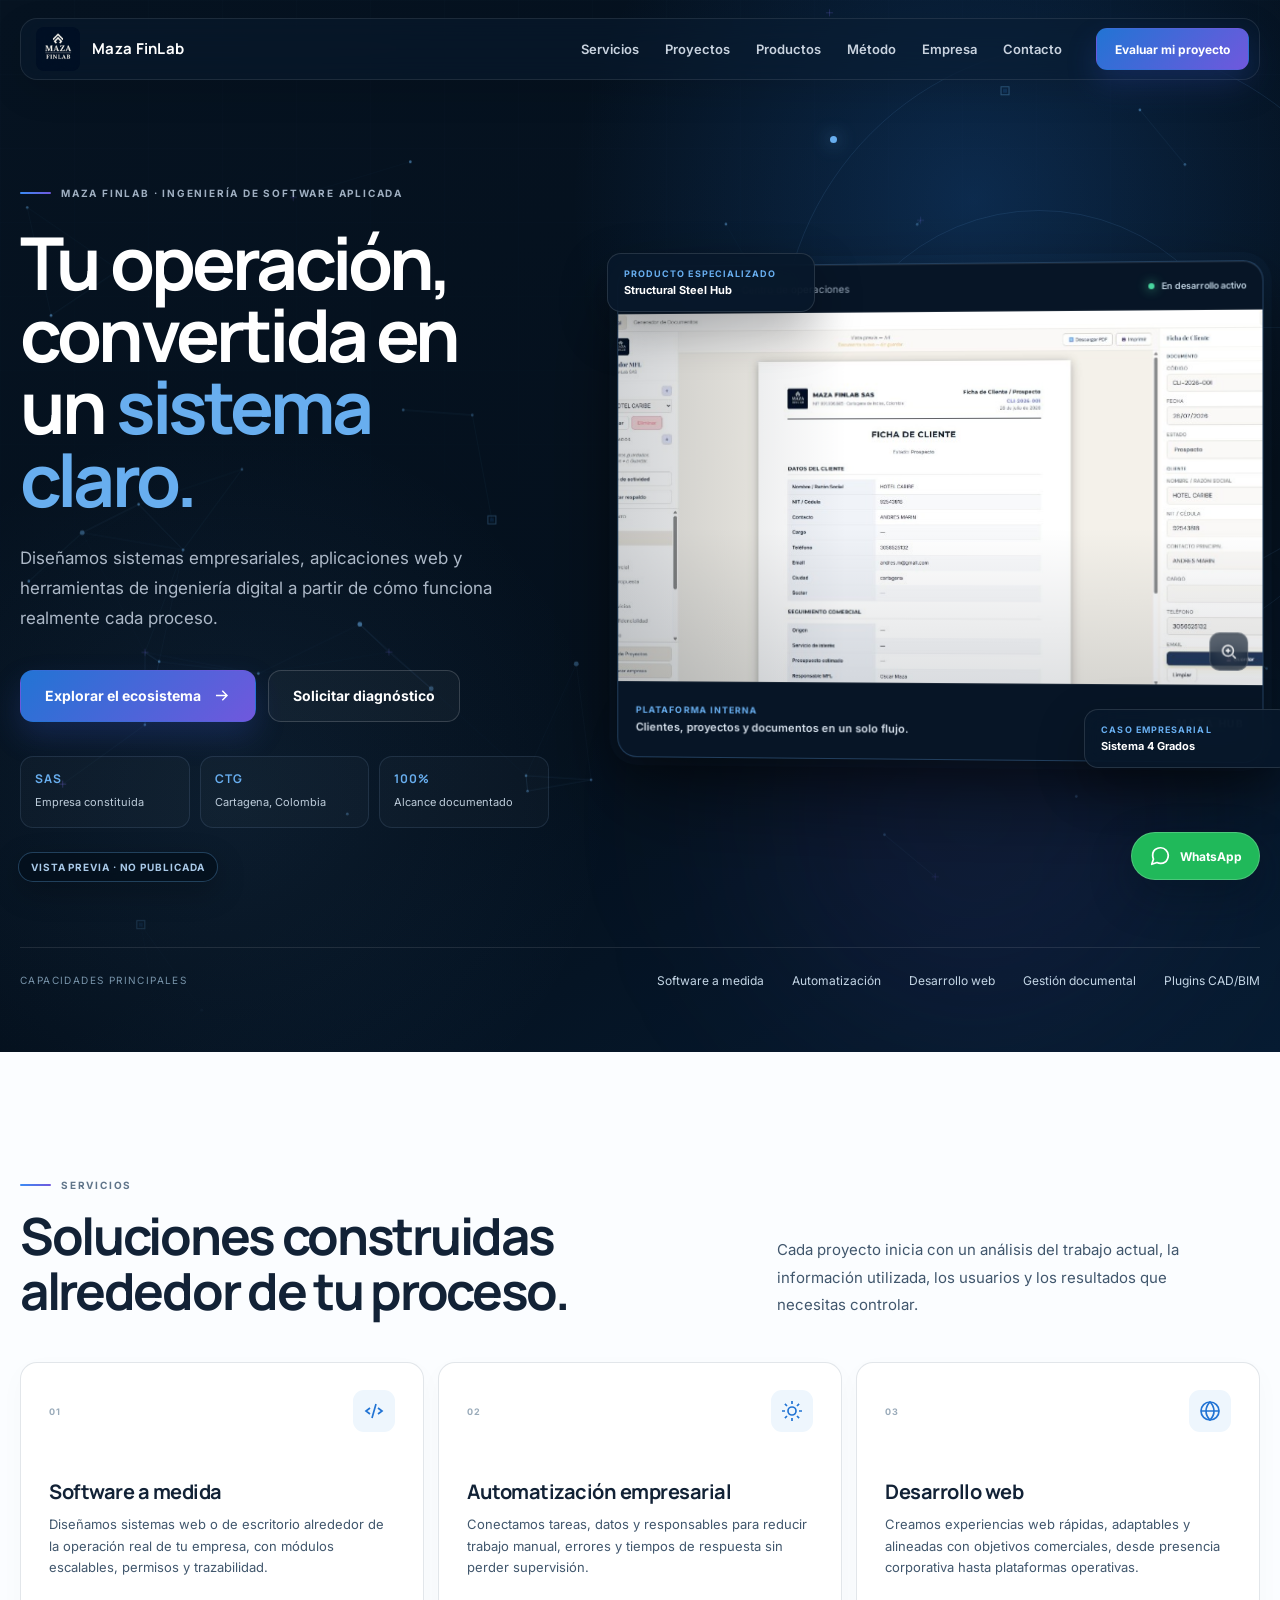
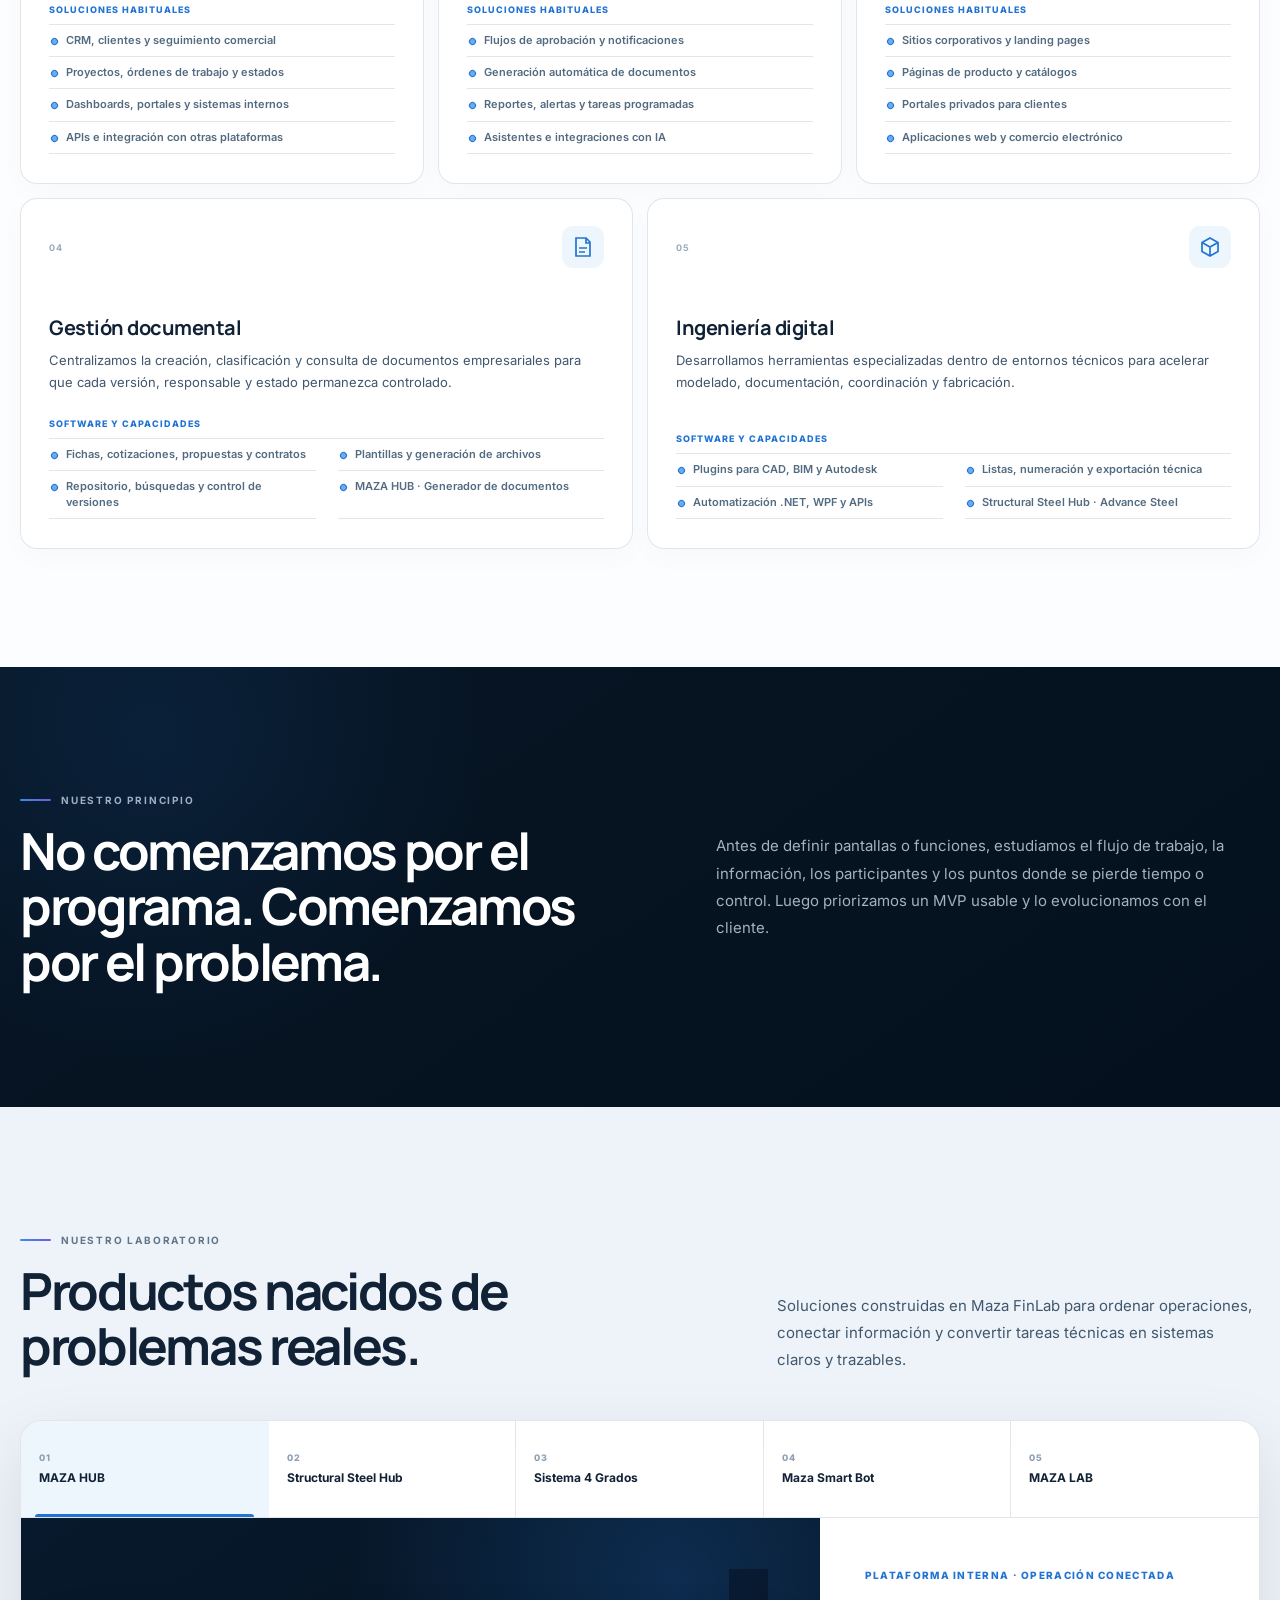
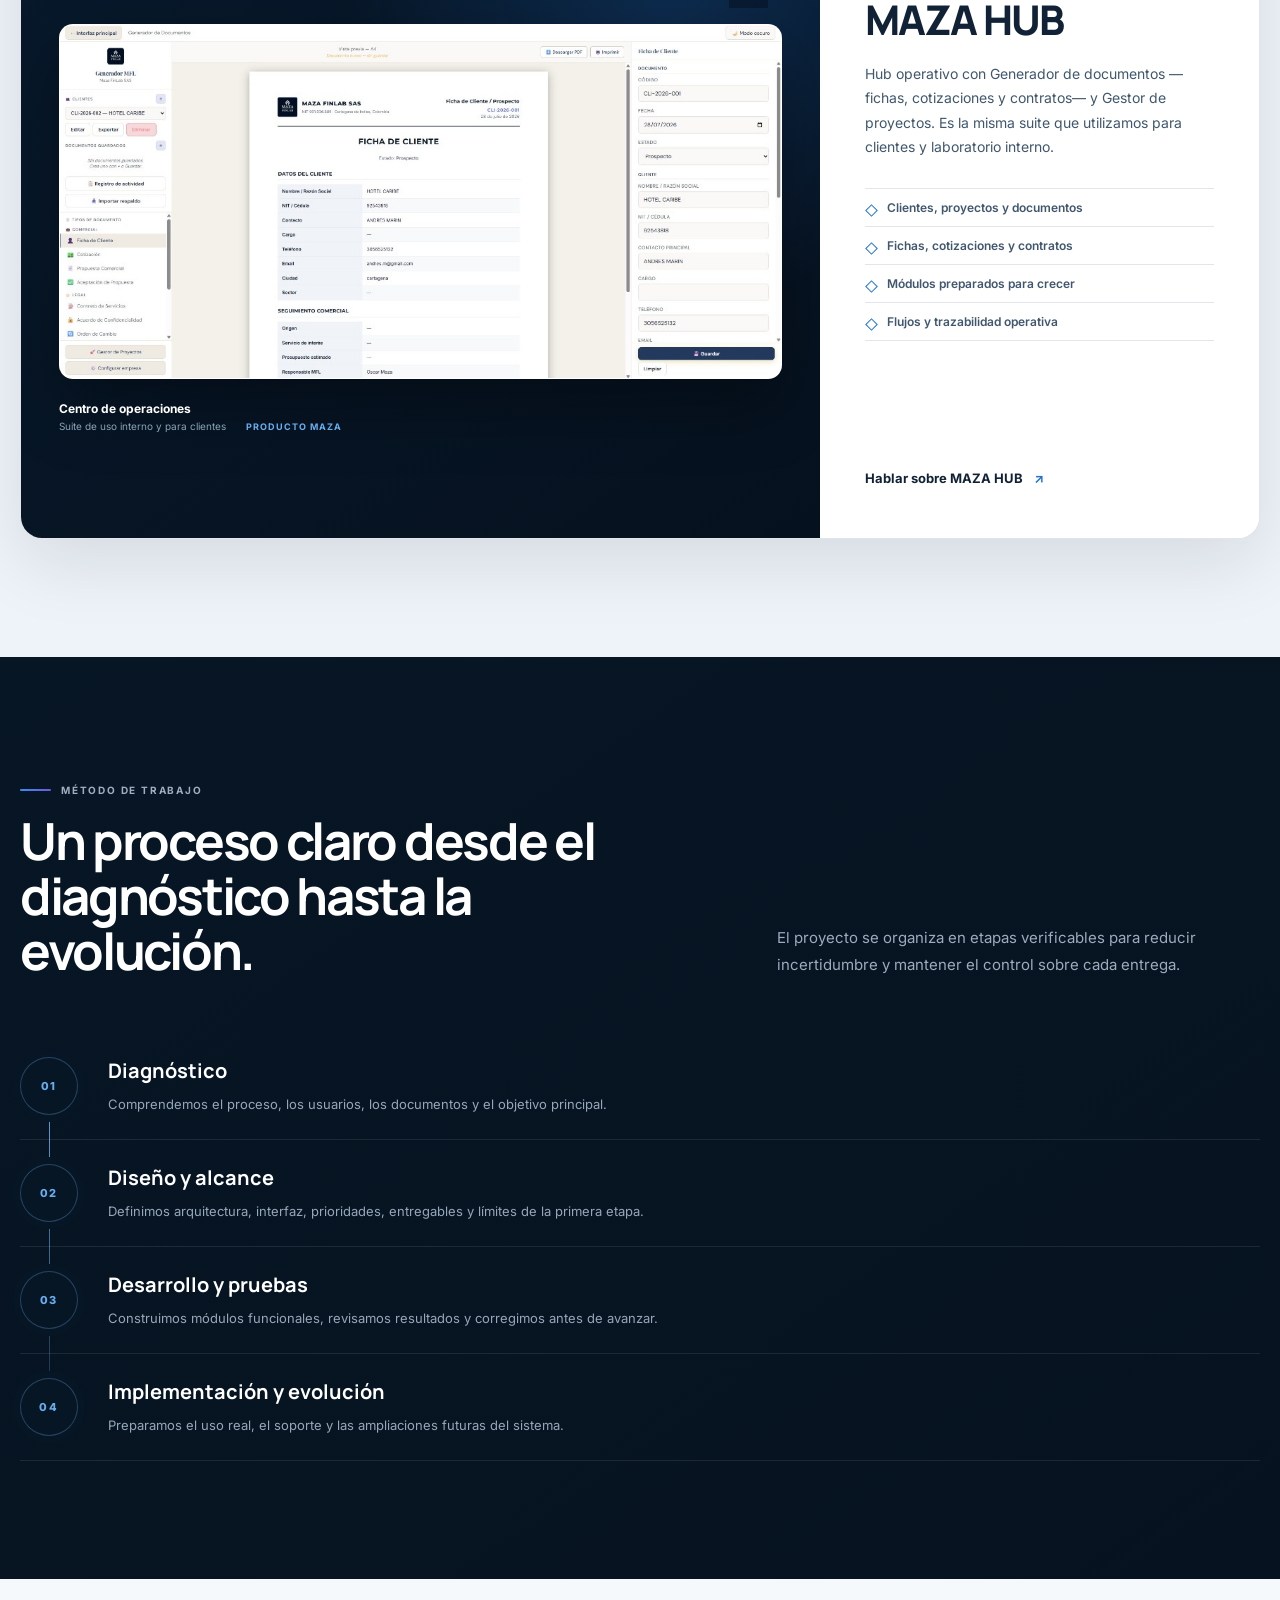
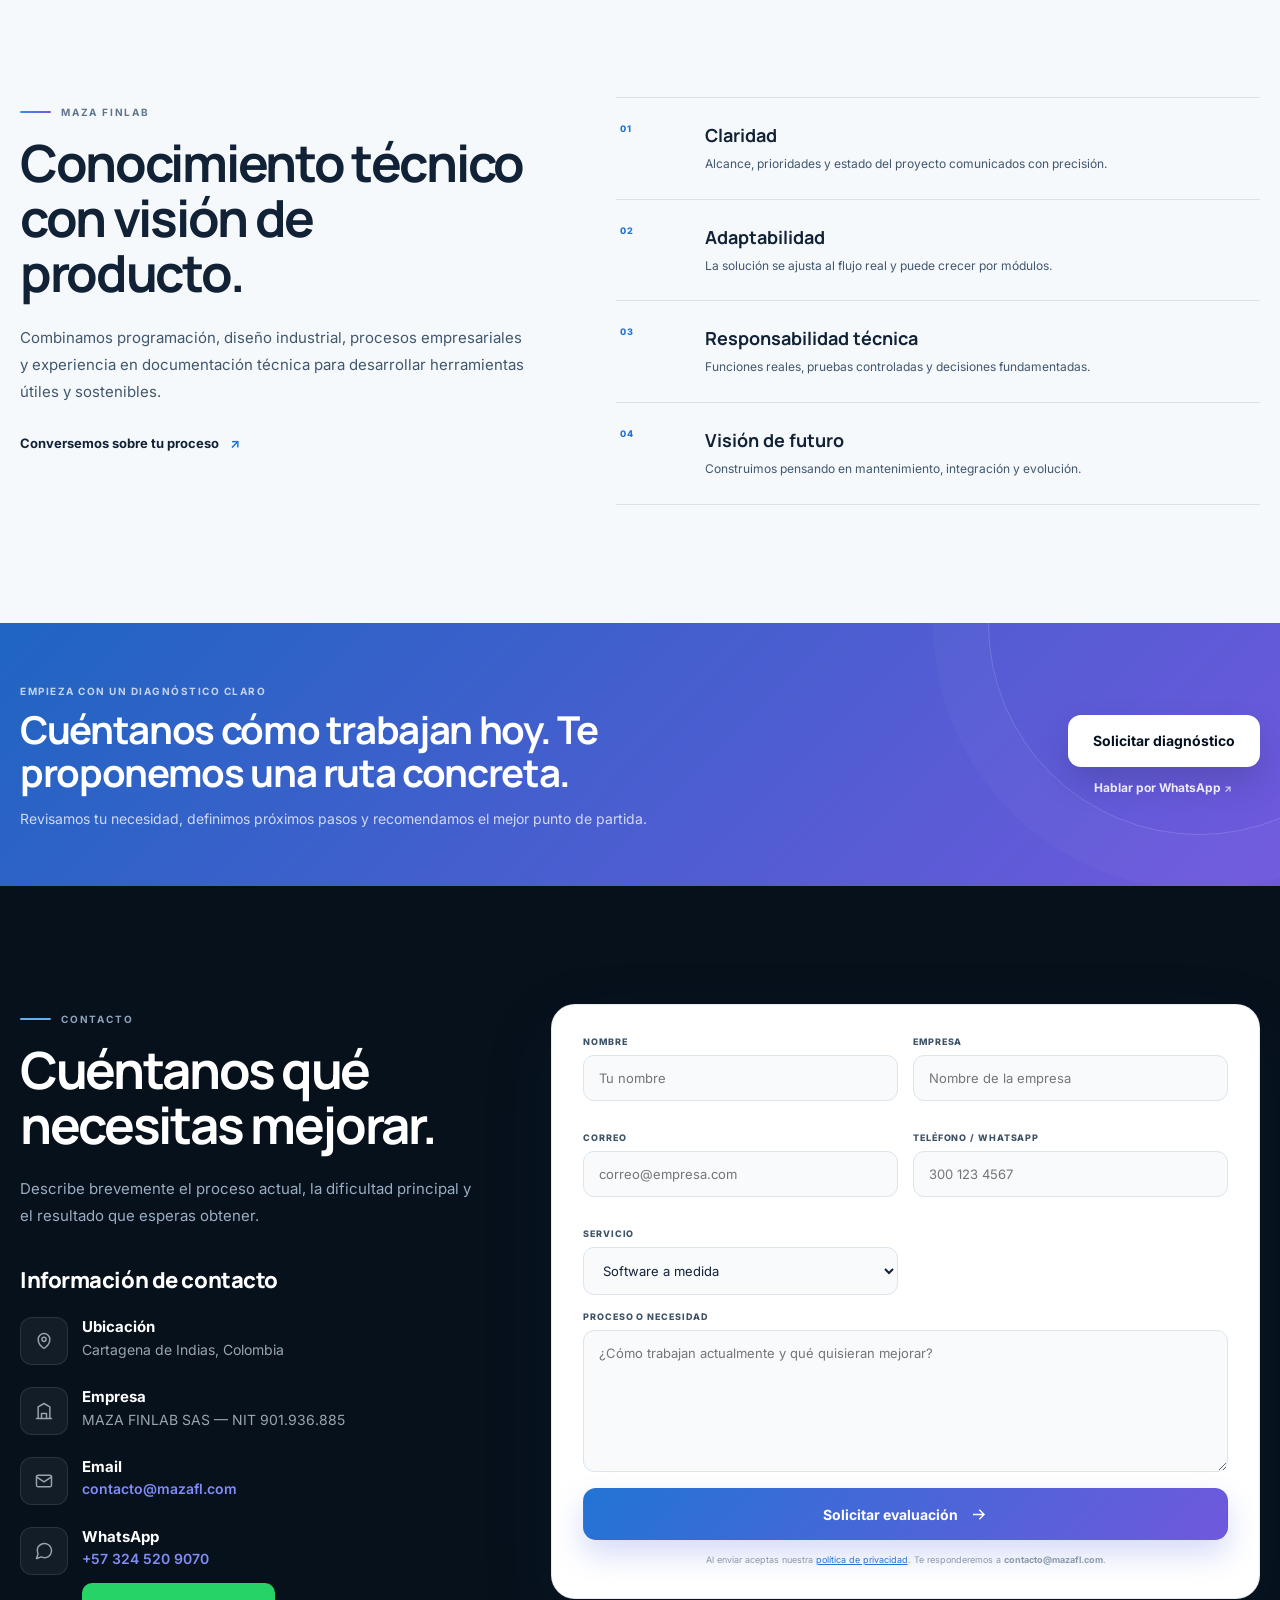
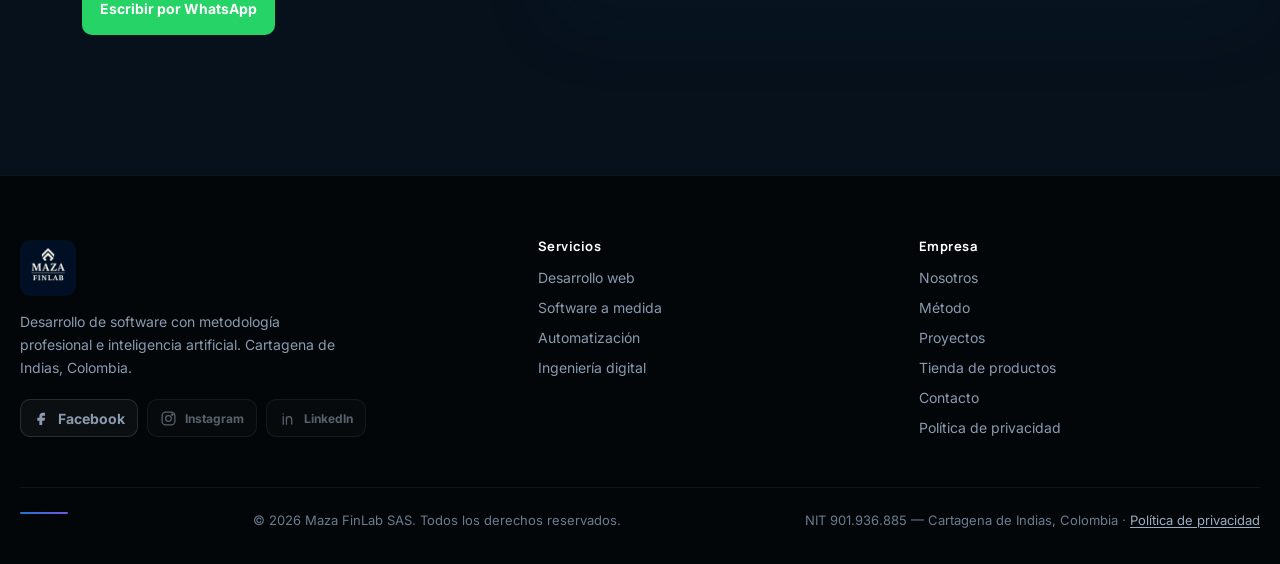
==== commit 7d7e5809: "Add product store frontend and entry points from the corporate site Introduce a v6-styled /tienda ca" ====
--- a/index.html
+++ b/index.html
@@ -9,7 +9,7 @@
   <meta name="theme-color" content="#071625">
   <meta name="robots" content="index, follow">
   <link rel="canonical" href="https://mazafl.com/">
-  <title>Maza FinLab — Desarrollo de Software con IA | Cartagena</title>
+  <title>Vista previa mejorada | Maza FinLab</title>
   <meta property="og:type" content="website">
   <meta property="og:locale" content="es_CO">
   <meta property="og:site_name" content="Maza FinLab">
@@ -49,12 +49,14 @@
   <link href="https://fonts.googleapis.com/css2?family=Inter:wght@400;500;600;700&family=Manrope:wght@600;700;800&display=swap" rel="stylesheet">
   <link rel="stylesheet" href="css/styles-v6.css">
   <link rel="stylesheet" href="css/styles-v6-overrides.css">
+  <link rel="stylesheet" href="css/preview-improvements.css">
 </head>
-<body>
+<body class="improvements-preview">
 
   <a class="skip-link" href="#contenido">Saltar al contenido</a>
-
-  <header class="site-header" id="inicio">
+  <div class="preview-badge" aria-label="Esta es una versión de prueba">Vista previa · no publicada</div>
+
+  <header class="site-header">
     <div class="container header-inner">
       <a class="brand" href="#inicio" aria-label="Maza FinLab, inicio">
         <img src="assets/logo-maza-finlab.jpg" alt="Maza FinLab">
@@ -71,6 +73,7 @@
       <nav class="main-nav" id="main-nav" aria-label="Navegación principal">
         <a href="#servicios">Servicios</a>
         <a href="#proyectos">Proyectos</a>
+        <a href="tienda/">Productos</a>
         <a href="#metodo">Método</a>
         <a href="#empresa">Empresa</a>
         <a href="#contacto">Contacto</a>
@@ -81,7 +84,7 @@
   </header>
 
   <main id="contenido">
-    <section class="hero">
+    <section class="hero" id="inicio">
       <div class="hero-grid-bg" aria-hidden="true"></div>
       <div class="hero-glow" aria-hidden="true"></div>
       <canvas class="hero-network" id="hero-network" aria-hidden="true"></canvas>
@@ -92,7 +95,7 @@
 
       <div class="container hero-layout">
         <div class="hero-copy reveal">
-          <div class="eyebrow"><span></span> Ingeniería de software aplicada</div>
+          <div class="eyebrow"><span></span> MAZA FINLAB · Ingeniería de software aplicada</div>
 
           <h1>Tu operación, convertida en un <em>sistema claro.</em></h1>
 
@@ -111,18 +114,18 @@
             <a class="button button-secondary" href="#contacto">Solicitar diagnóstico</a>
           </div>
 
-          <div class="hero-points" aria-label="Principios de trabajo">
-            <div>
-              <strong>01</strong>
-              <span>Comprender el proceso</span>
-            </div>
-            <div>
-              <strong>02</strong>
-              <span>Resolver lo esencial</span>
-            </div>
-            <div>
-              <strong>03</strong>
-              <span>Construir para crecer</span>
+          <div class="hero-points" aria-label="Información que genera confianza">
+            <div>
+              <strong>SAS</strong>
+              <span>Empresa constituida</span>
+            </div>
+            <div>
+              <strong>CTG</strong>
+              <span>Cartagena, Colombia</span>
+            </div>
+            <div>
+              <strong>100%</strong>
+              <span>Alcance documentado</span>
             </div>
           </div>
         </div>
@@ -478,7 +481,10 @@
                   <li>Tabla de operaciones</li>
                   <li>Control y fiabilidad por índice</li>
                 </ul>
-                <a class="text-link" href="#contacto">Conocer el laboratorio <span>↗</span></a>
+                <div class="product-panel-actions">
+                  <a class="text-link" href="tienda/smart-bot.html">Adquirir o probar <span>↗</span></a>
+                  <a class="text-link text-link-muted" href="#contacto">Hablar con el laboratorio <span>↗</span></a>
+                </div>
               </div>
             </article>
 
@@ -506,7 +512,10 @@
                   <li>Matching y análisis de señales</li>
                   <li>Validación y evolución continua</li>
                 </ul>
-                <a class="text-link" href="#contacto">Explorar una idea con nosotros <span>↗</span></a>
+                <div class="product-panel-actions">
+                  <a class="text-link" href="tienda/">Adquirir o probar productos <span>↗</span></a>
+                  <a class="text-link text-link-muted" href="#contacto">Explorar una idea con nosotros <span>↗</span></a>
+                </div>
               </div>
             </article>
           </div>
@@ -617,10 +626,14 @@
     <section class="cta-band">
       <div class="container cta-band-inner reveal">
         <div>
-          <span>¿Necesitas ordenar un proceso de tu empresa?</span>
-          <h2>Cuéntanos cómo trabajan hoy y qué quieren mejorar.</h2>
-        </div>
-        <a class="button button-light" href="#contacto">Evaluar el proyecto</a>
+          <span>Empieza con un diagnóstico claro</span>
+          <h2>Cuéntanos cómo trabajan hoy. Te proponemos una ruta concreta.</h2>
+          <p>Revisamos tu necesidad, definimos próximos pasos y recomendamos el mejor punto de partida.</p>
+        </div>
+        <div class="cta-band-actions">
+          <a class="button button-light" href="#contacto">Solicitar diagnóstico</a>
+          <a class="cta-whatsapp-link" href="https://wa.me/573245209070?text=Hola%20Maza%20FinLab,%20quiero%20conversar%20sobre%20un%20proyecto." target="_blank" rel="noopener">Hablar por WhatsApp <span aria-hidden="true">↗</span></a>
+        </div>
       </div>
     </section>
 
@@ -812,6 +825,7 @@
             <li><a href="#empresa">Nosotros</a></li>
             <li><a href="#metodo">Método</a></li>
             <li><a href="#proyectos">Proyectos</a></li>
+            <li><a href="tienda/">Tienda de productos</a></li>
             <li><a href="#contacto">Contacto</a></li>
             <li><a href="politica-privacidad.html">Política de privacidad</a></li>
           </ul>
@@ -828,6 +842,17 @@
     </div>
   </footer>
 
+  <a
+    class="whatsapp-float"
+    href="https://wa.me/573245209070?text=Hola%20Maza%20FinLab,%20quiero%20informaci%C3%B3n%20sobre%20sus%20servicios."
+    target="_blank"
+    rel="noopener"
+    aria-label="Hablar con Maza FinLab por WhatsApp"
+  >
+    <svg width="22" height="22" viewBox="0 0 24 24" fill="none" stroke="currentColor" stroke-width="1.9" stroke-linecap="round" stroke-linejoin="round" aria-hidden="true"><path d="M21 11.5a8.4 8.4 0 0 1-.9 3.8 8 8 0 0 1-7.6 4.7 8.4 8.4 0 0 1-3.8-.9L3 21l1.9-5.7a8.4 8.4 0 0 1-.9-3.8 8 8 0 0 1 4.7-7.6 8.4 8.4 0 0 1 3.8-.9h.5a8.5 8.5 0 0 1 8 8v.5z"/></svg>
+    <span>WhatsApp</span>
+  </a>
+
   <div class="lightbox" id="lightbox" hidden>
     <button type="button" class="lightbox-close" aria-label="Cerrar imagen">
       <svg width="22" height="22" viewBox="0 0 24 24" fill="none" stroke="currentColor" stroke-width="2" stroke-linecap="round"><path d="M18 6L6 18M6 6l12 12"/></svg>
--- a/css/styles-v6-overrides.css
+++ b/css/styles-v6-overrides.css
@@ -704,6 +704,21 @@
 .method-section,
 .company-section {
   position: relative;
+}
+
+.product-panel-actions {
+  display: flex;
+  flex-wrap: wrap;
+  gap: 14px 22px;
+  margin-top: 8px;
+}
+
+.text-link-muted {
+  color: #6b7c90;
+}
+
+.text-link-muted:hover {
+  color: var(--blue-600);
 }
 
 /* Redes sociales del pie de página */
--- a/css/preview-improvements.css
+++ b/css/preview-improvements.css
@@ -0,0 +1,265 @@
+/* Vista previa aislada: mejoras propuestas para Maza FinLab */
+
+:root {
+  --container: 1280px;
+}
+
+.preview-badge {
+  position: fixed;
+  left: 18px;
+  bottom: 18px;
+  z-index: 190;
+  padding: 8px 12px;
+  border: 1px solid rgba(104, 174, 239, .3);
+  border-radius: 999px;
+  background: rgba(4, 16, 29, .88);
+  color: #a9c9e8;
+  box-shadow: 0 10px 30px rgba(0, 0, 0, .24);
+  backdrop-filter: blur(14px);
+  font-size: 10px;
+  font-weight: 700;
+  letter-spacing: .09em;
+  text-transform: uppercase;
+}
+
+/* El ancho crece, pero los textos conservan una medida cómoda de lectura. */
+.section-head > p,
+.hero-lead,
+.product-panel-copy p,
+.method-list p,
+.company-copy p {
+  text-wrap: pretty;
+}
+
+.hero-layout {
+  grid-template-columns: minmax(0, .9fr) minmax(0, 1.1fr);
+  gap: clamp(54px, 5vw, 84px);
+}
+
+.hero-copy h1 {
+  max-width: 680px;
+}
+
+.hero-points {
+  display: grid;
+  grid-template-columns: repeat(3, minmax(0, 1fr));
+  gap: 10px;
+  max-width: 650px;
+  margin-top: 34px;
+}
+
+.hero-points div {
+  display: grid;
+  gap: 5px;
+  min-height: 72px;
+  padding: 13px 14px;
+  border: 1px solid rgba(151, 192, 235, .13);
+  border-radius: 13px;
+  background: rgba(255, 255, 255, .025);
+}
+
+.hero-points strong {
+  display: block;
+  color: var(--blue-400);
+  font-family: Manrope, Inter, sans-serif;
+  font-size: 12px;
+  letter-spacing: .08em;
+}
+
+.hero-points span {
+  display: block;
+  color: #becddb;
+  font-size: 11px;
+  line-height: 1.35;
+}
+
+.hero-points span::before {
+  display: none;
+}
+
+/* El método se lee como una secuencia conectada, no como cuatro filas sueltas. */
+.method-list {
+  position: relative;
+  border-top: 0;
+}
+
+.method-list::before {
+  content: "";
+  position: absolute;
+  top: 35px;
+  bottom: 35px;
+  left: 29px;
+  width: 1px;
+  background: linear-gradient(var(--blue-400), rgba(104, 174, 239, .1));
+}
+
+.method-list article {
+  position: relative;
+  grid-template-columns: 60px 1fr;
+  gap: 28px;
+  padding: 24px 12px 24px 0;
+}
+
+.method-list article:hover {
+  padding-left: 0;
+}
+
+.method-number {
+  position: relative;
+  z-index: 1;
+  display: grid;
+  width: 58px;
+  height: 58px;
+  place-items: center;
+  border: 1px solid rgba(104, 174, 239, .3);
+  border-radius: 50%;
+  background: #071625;
+  box-shadow: 0 0 0 7px #071625;
+  font-size: 11px;
+}
+
+/* CTA más concreto y con dos caminos de conversión. */
+.cta-band {
+  position: relative;
+  overflow: hidden;
+  padding: 56px 0;
+}
+
+.cta-band::after {
+  content: "";
+  position: absolute;
+  width: 420px;
+  height: 420px;
+  right: -130px;
+  top: -210px;
+  border: 1px solid rgba(255, 255, 255, .16);
+  border-radius: 50%;
+  box-shadow: 0 0 0 55px rgba(255, 255, 255, .025);
+  pointer-events: none;
+}
+
+.cta-band-inner {
+  position: relative;
+  z-index: 1;
+}
+
+.cta-band h2 {
+  max-width: 790px;
+}
+
+.cta-band p {
+  max-width: 700px;
+  margin: 13px 0 0;
+  color: rgba(255, 255, 255, .76);
+  font-size: 14px;
+  line-height: 1.65;
+}
+
+.cta-band-actions {
+  display: grid;
+  flex: 0 0 auto;
+  justify-items: center;
+  gap: 13px;
+}
+
+.cta-whatsapp-link {
+  color: rgba(255, 255, 255, .88);
+  font-size: 12px;
+  font-weight: 700;
+}
+
+.cta-whatsapp-link:hover {
+  color: #fff;
+}
+
+.whatsapp-float {
+  position: fixed;
+  right: 20px;
+  bottom: 20px;
+  z-index: 180;
+  display: inline-flex;
+  align-items: center;
+  gap: 9px;
+  min-height: 48px;
+  padding: 0 17px;
+  border: 1px solid rgba(255, 255, 255, .2);
+  border-radius: 999px;
+  background: #20b95a;
+  color: #fff;
+  box-shadow: 0 16px 40px rgba(4, 16, 29, .35);
+  font-size: 12px;
+  font-weight: 700;
+  transition: transform .2s ease, background .2s ease;
+}
+
+.whatsapp-float:hover {
+  transform: translateY(-3px);
+  background: #18a94f;
+}
+
+@media (max-width: 1080px) {
+  .hero-layout {
+    grid-template-columns: 1fr;
+  }
+
+  .cta-band-inner {
+    align-items: flex-start;
+  }
+}
+
+@media (max-width: 800px) {
+  .hero-points {
+    grid-template-columns: 1fr;
+  }
+
+  .hero-points div {
+    min-height: 0;
+  }
+
+  .cta-band-inner {
+    display: grid;
+    gap: 28px;
+  }
+
+  .cta-band-actions {
+    justify-items: start;
+  }
+}
+
+@media (max-width: 560px) {
+  .preview-badge {
+    display: none;
+  }
+
+  .method-list::before {
+    left: 22px;
+  }
+
+  .method-list article {
+    grid-template-columns: 46px 1fr;
+    gap: 18px;
+  }
+
+  .method-number {
+    width: 44px;
+    height: 44px;
+  }
+
+  .whatsapp-float {
+    right: 14px;
+    bottom: 14px;
+    width: 50px;
+    padding: 0;
+    justify-content: center;
+  }
+
+  .whatsapp-float span {
+    display: none;
+  }
+}
+
+@media (prefers-reduced-motion: reduce) {
+  .whatsapp-float {
+    transition: none;
+  }
+}
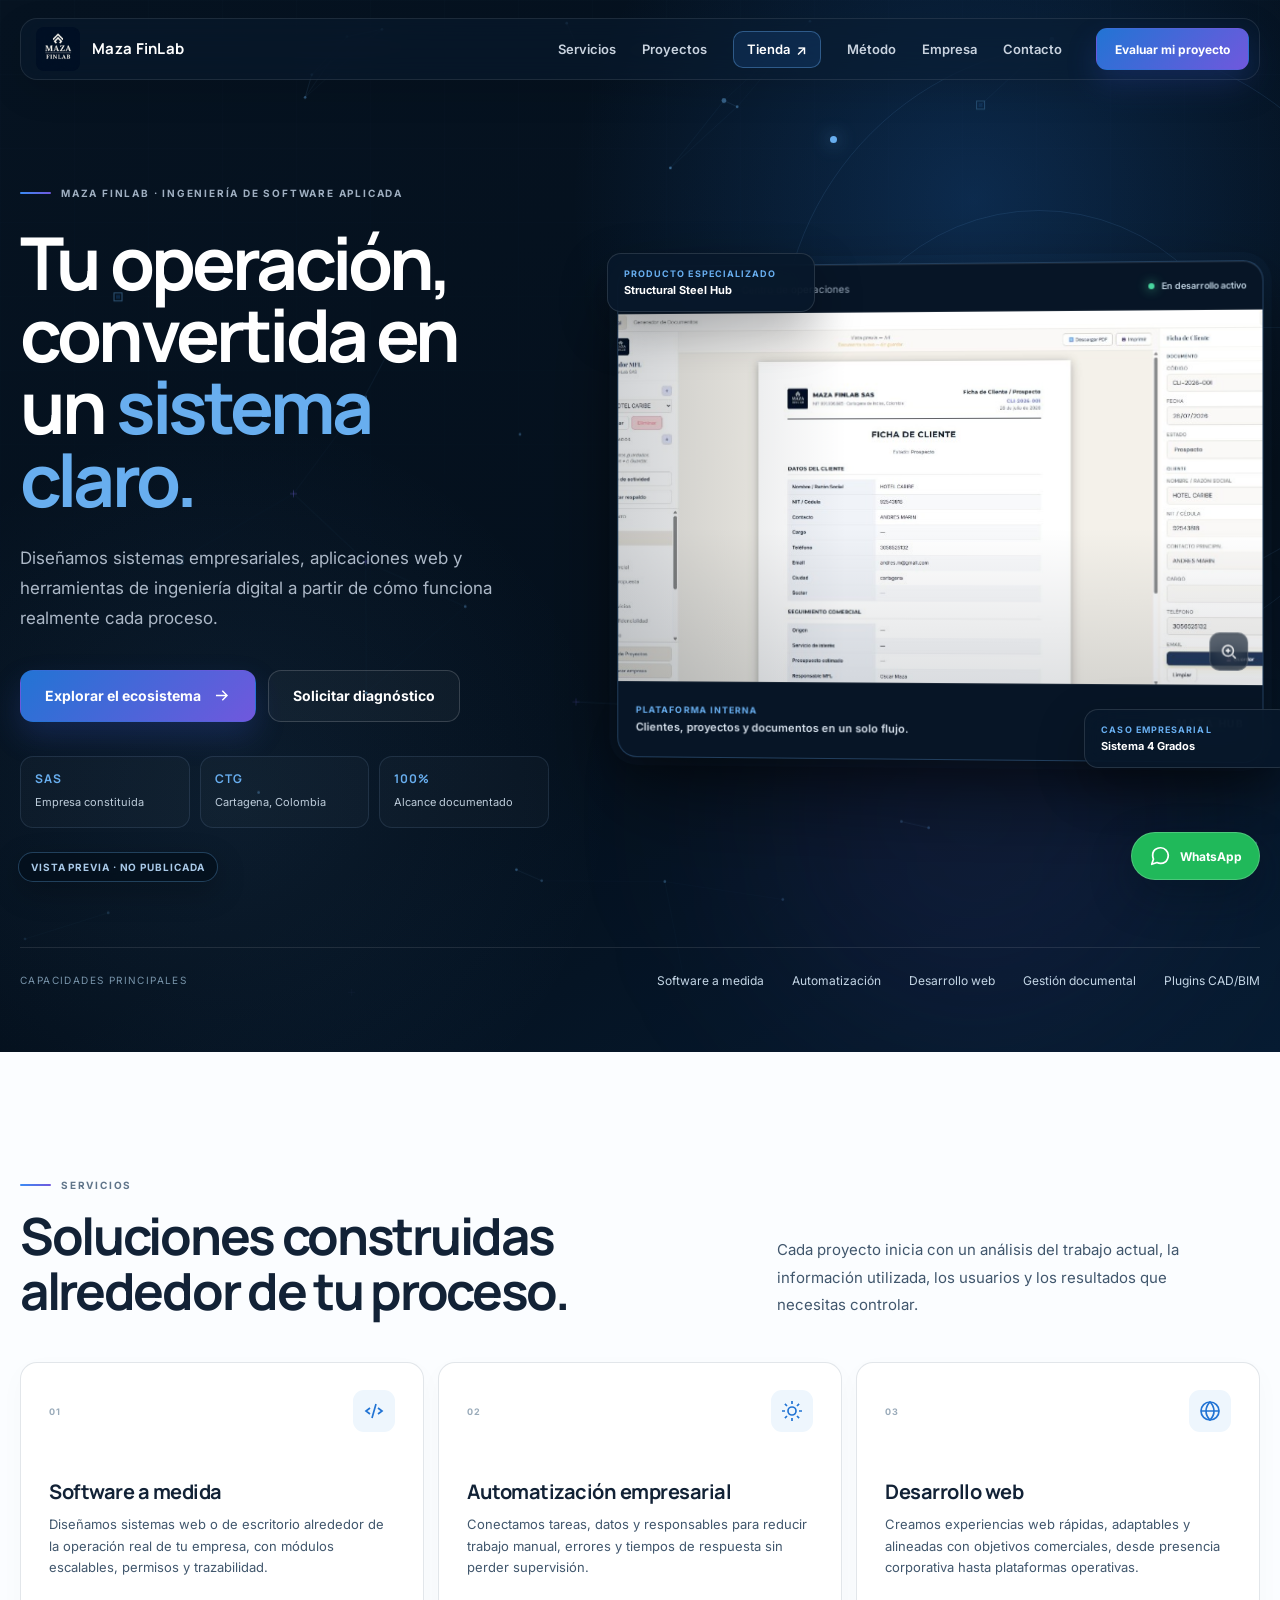
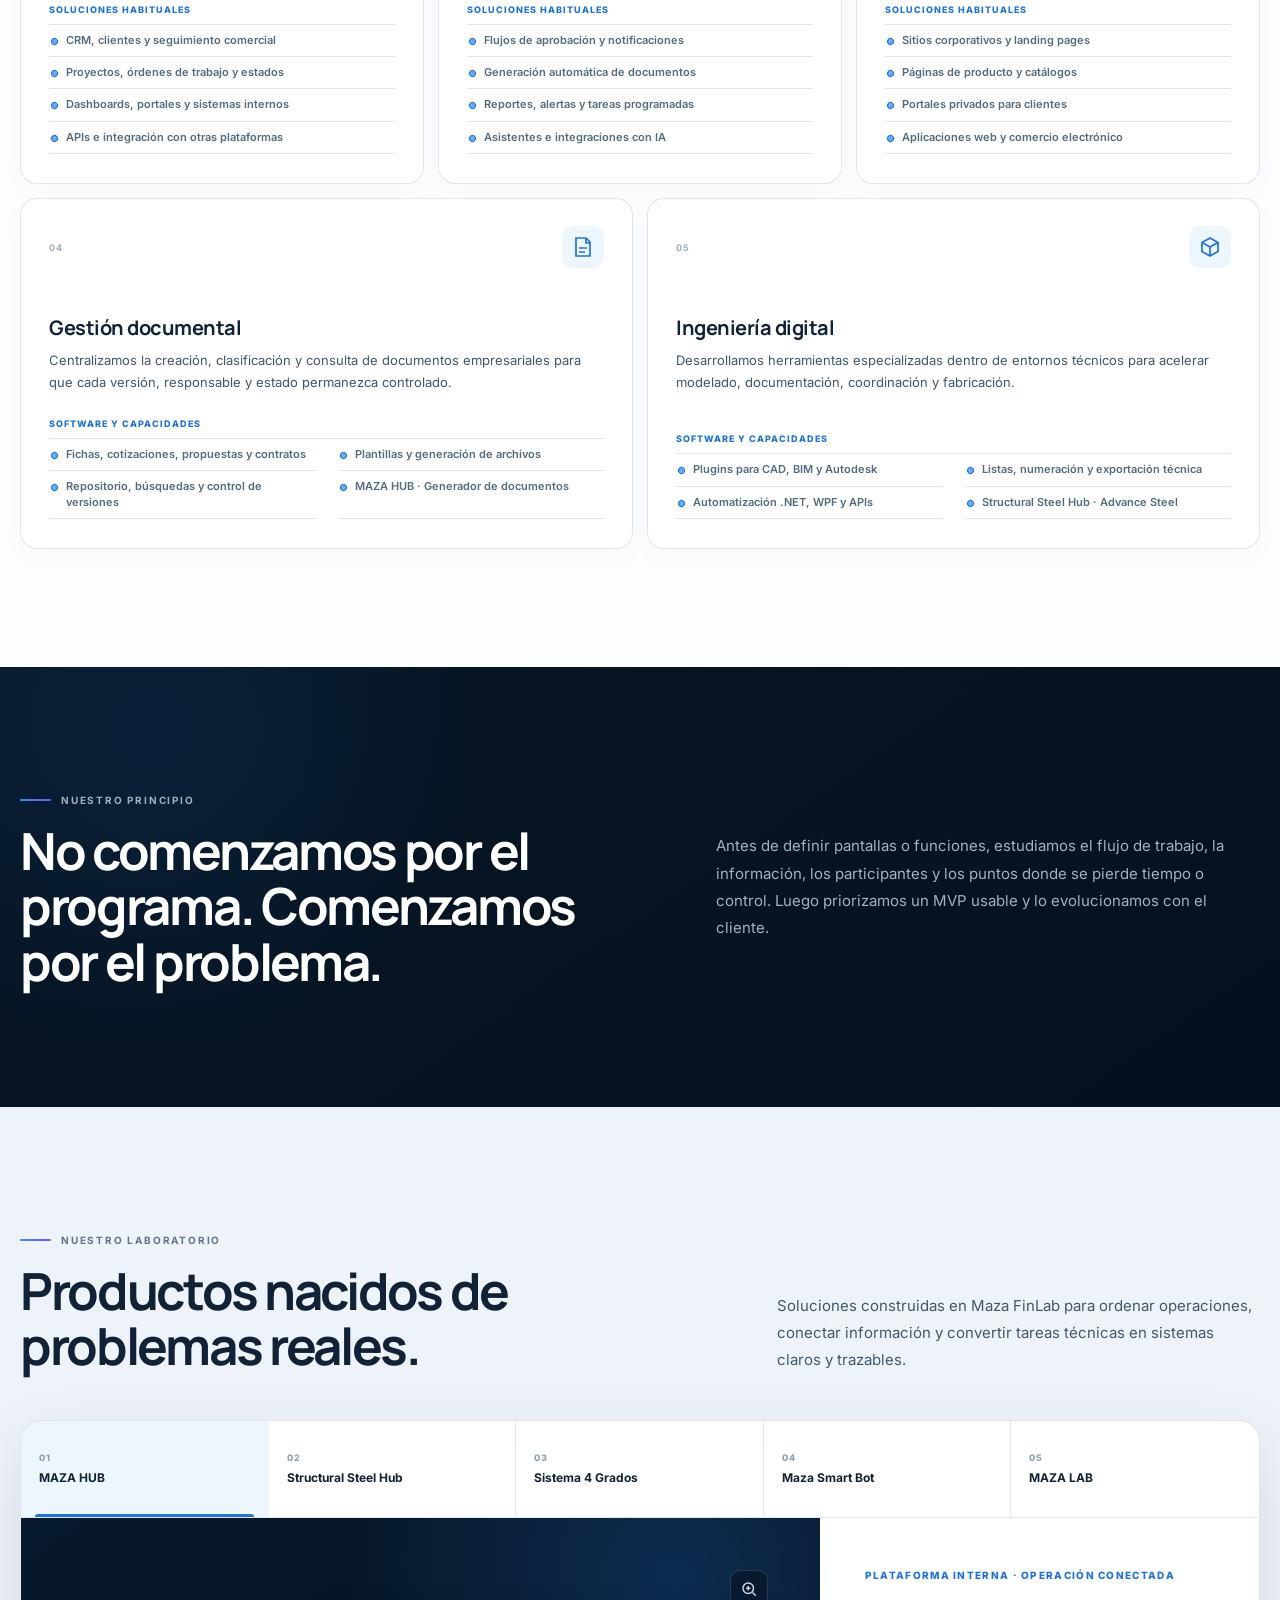
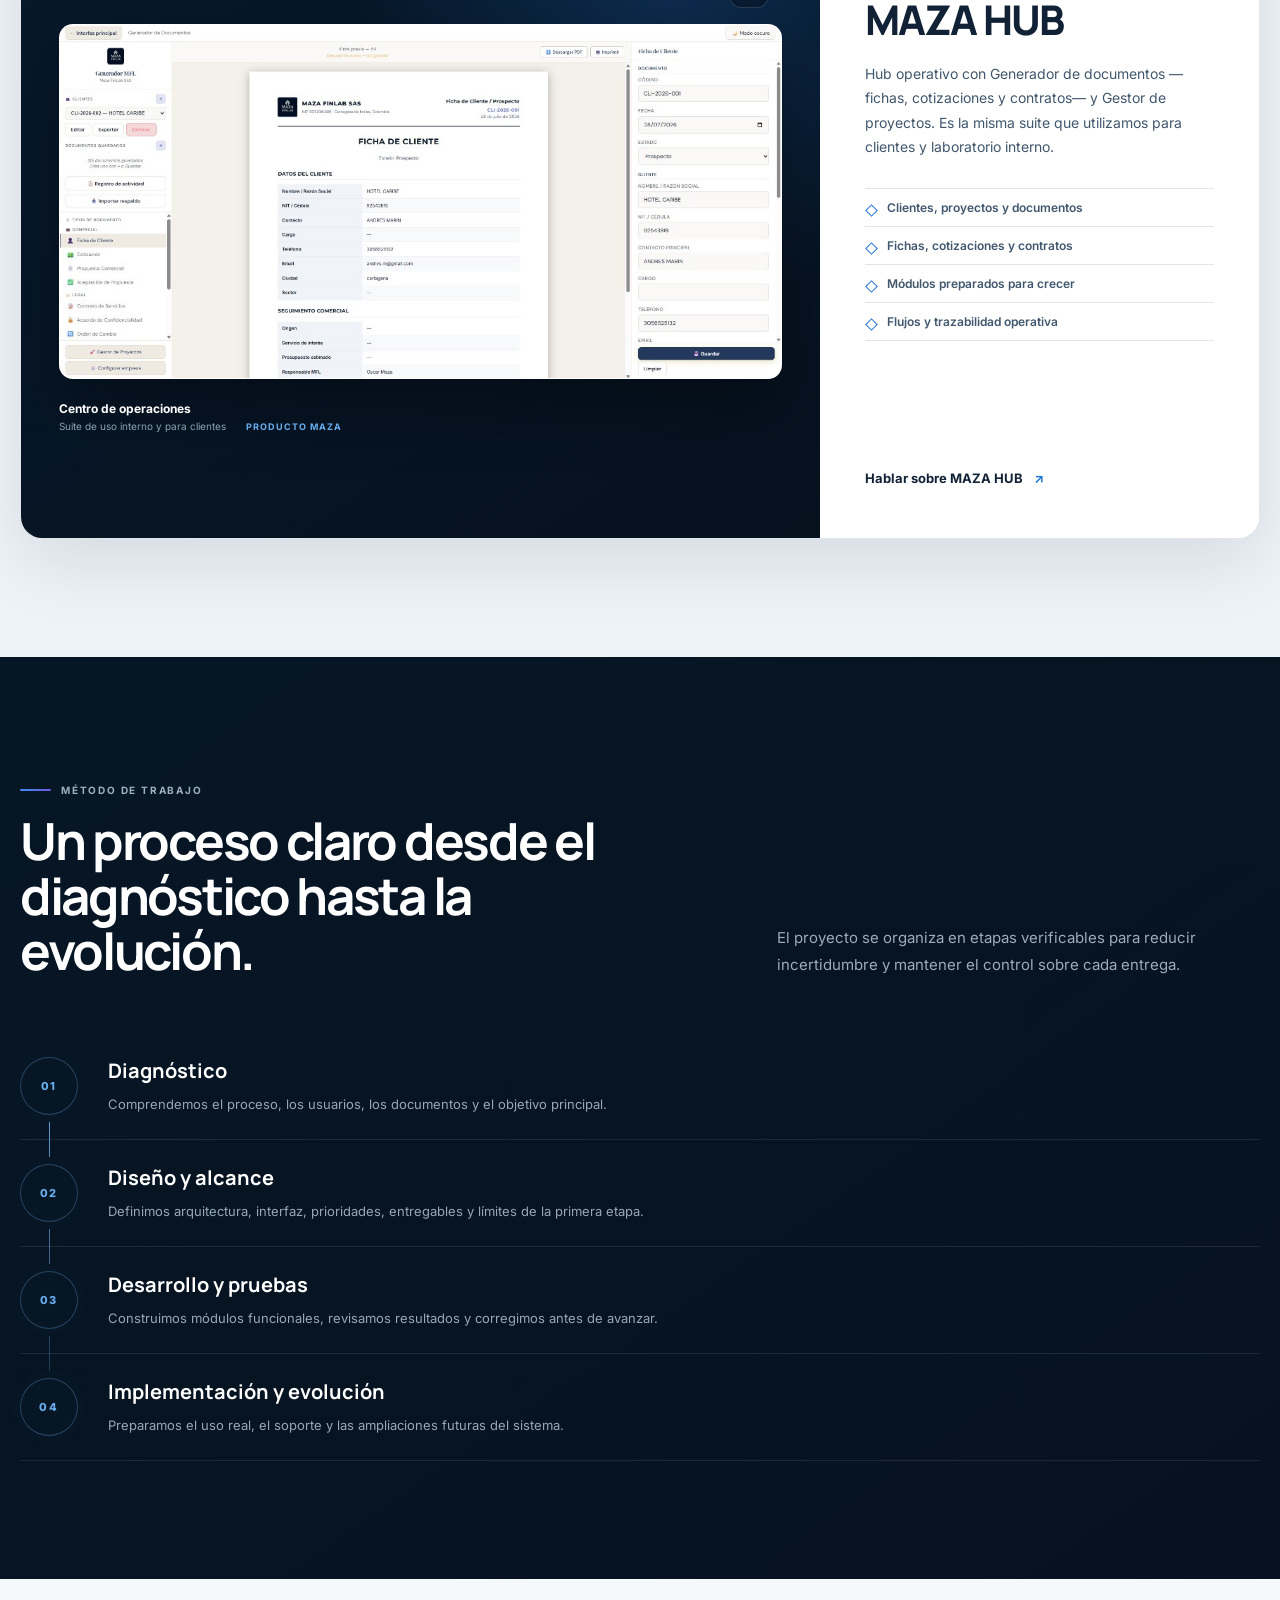
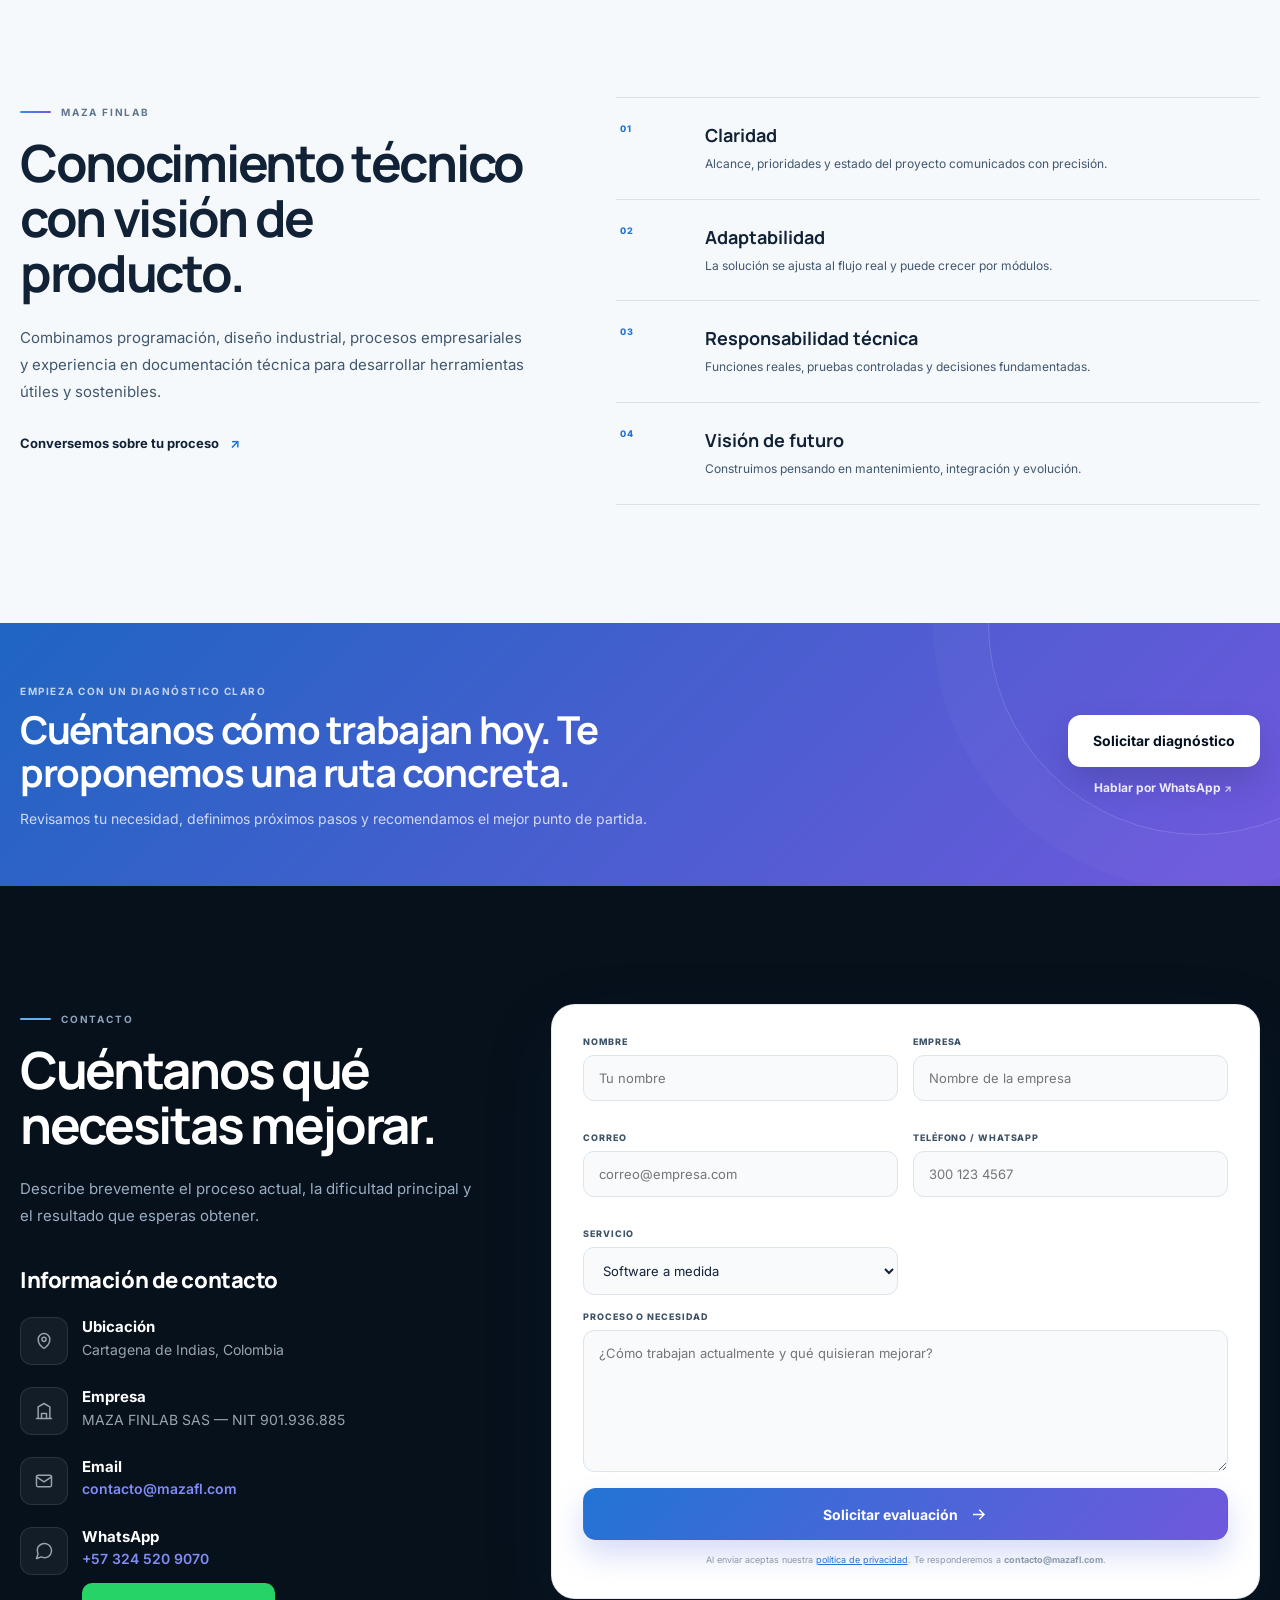
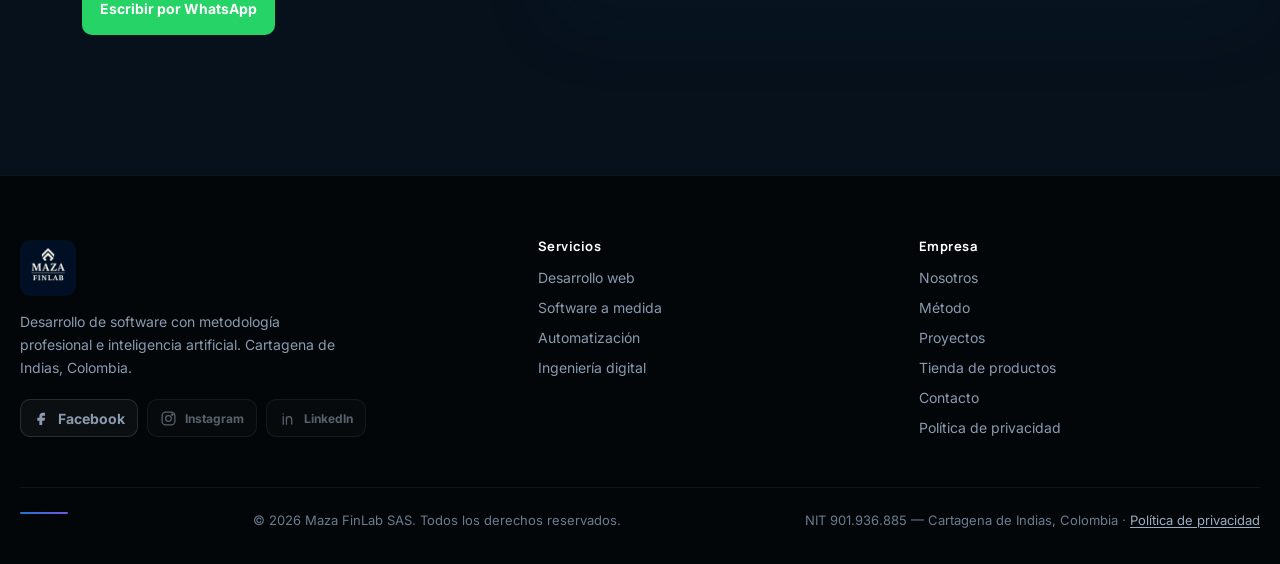
==== commit 2464c174: "Make the store entry visible and connect the live Railway API Highlight the Tienda link in the main " ====
--- a/index.html
+++ b/index.html
@@ -73,7 +73,10 @@
       <nav class="main-nav" id="main-nav" aria-label="Navegación principal">
         <a href="#servicios">Servicios</a>
         <a href="#proyectos">Proyectos</a>
-        <a href="tienda/">Productos</a>
+        <a class="nav-store-link" href="tienda/" aria-label="Abrir tienda de productos">
+          Tienda
+          <span aria-hidden="true">↗</span>
+        </a>
         <a href="#metodo">Método</a>
         <a href="#empresa">Empresa</a>
         <a href="#contacto">Contacto</a>
--- a/css/styles-v6-overrides.css
+++ b/css/styles-v6-overrides.css
@@ -719,6 +719,45 @@
 
 .text-link-muted:hover {
   color: var(--blue-600);
+}
+
+.main-nav .nav-store-link {
+  display: inline-flex;
+  align-items: center;
+  gap: 6px;
+  padding: 9px 13px;
+  border: 1px solid rgba(104, 174, 239, 0.38);
+  border-radius: 10px;
+  color: #fff;
+  background: rgba(47, 128, 237, 0.14);
+}
+
+.main-nav .nav-store-link::after {
+  display: none;
+}
+
+.main-nav .nav-store-link:hover,
+.main-nav .nav-store-link:focus-visible {
+  color: #fff;
+  border-color: rgba(104, 174, 239, 0.72);
+  background: rgba(47, 128, 237, 0.28);
+  outline: none;
+}
+
+.main-nav .nav-store-link span {
+  font-size: 14px;
+  transition: transform 0.2s ease;
+}
+
+.main-nav .nav-store-link:hover span {
+  transform: translate(2px, -2px);
+}
+
+@media (max-width: 760px) {
+  .main-nav .nav-store-link {
+    justify-content: center;
+    padding: 13px 22px;
+  }
 }
 
 /* Redes sociales del pie de página */
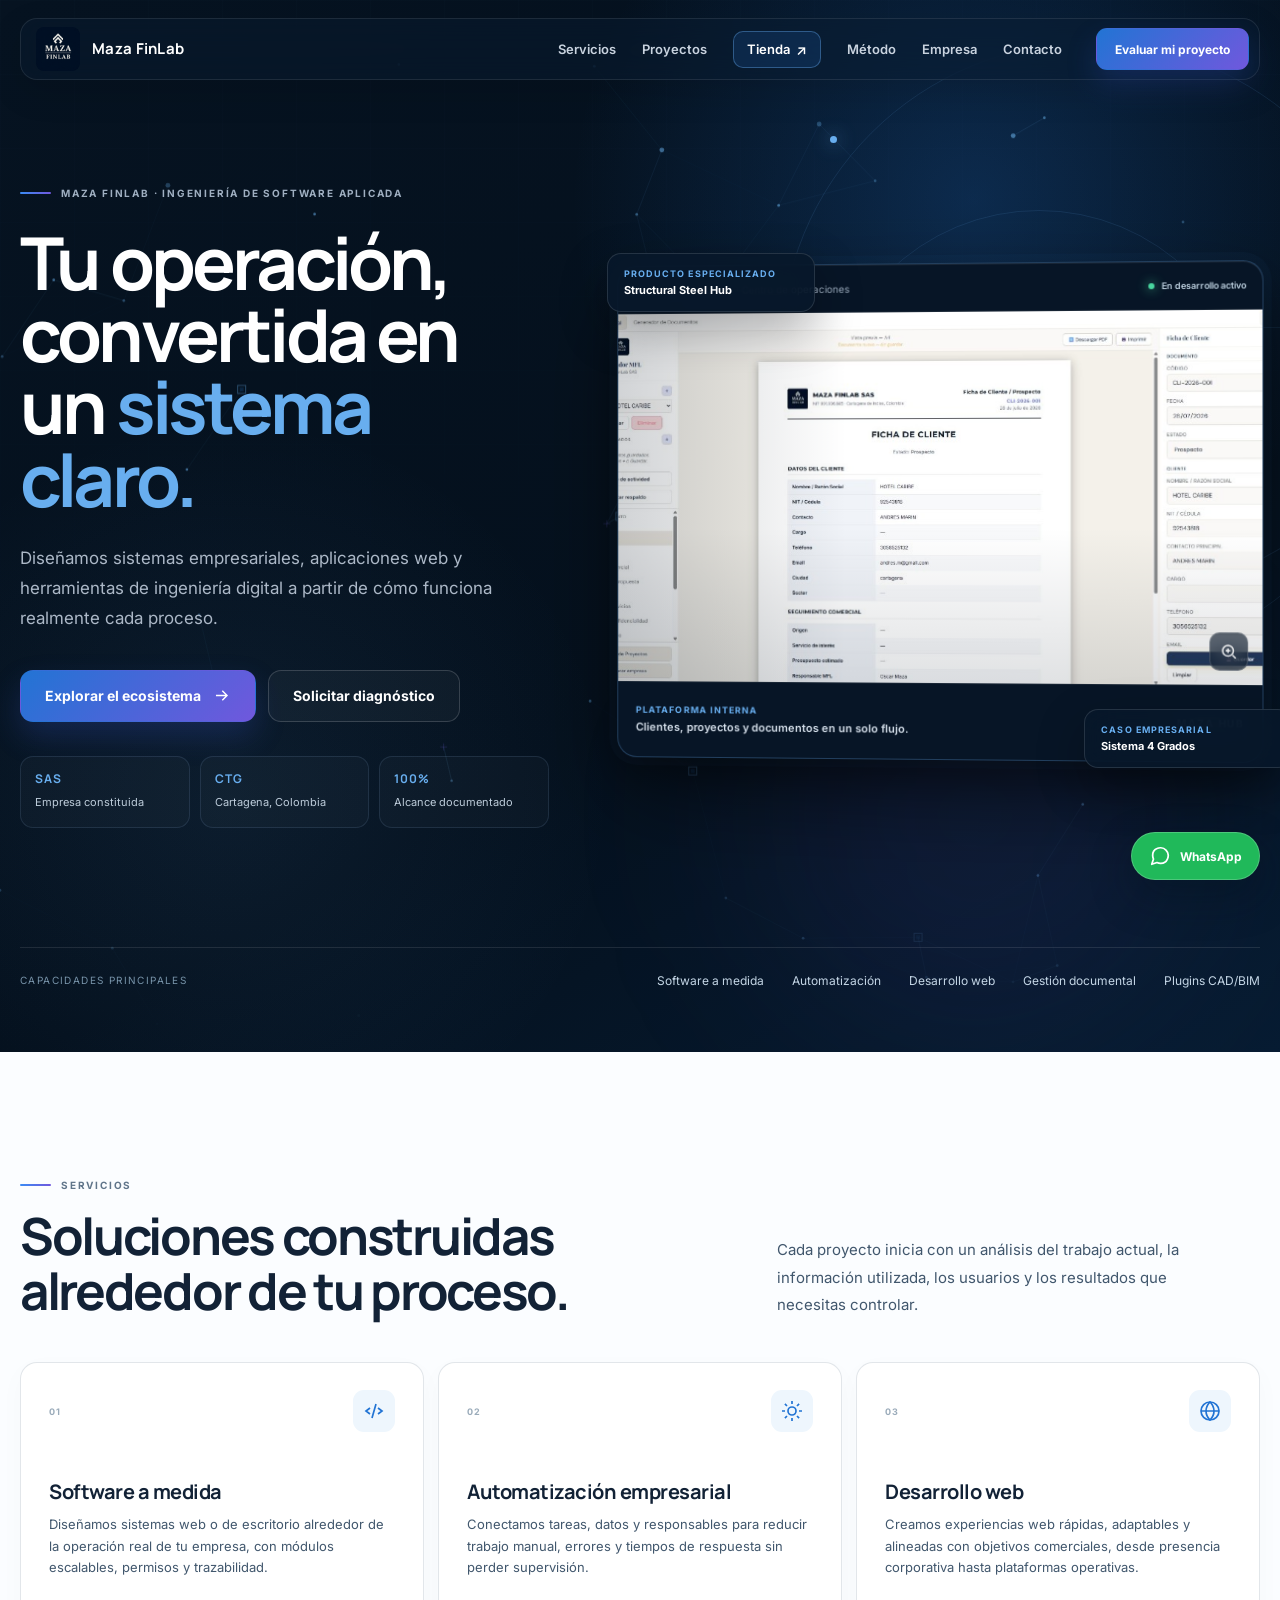
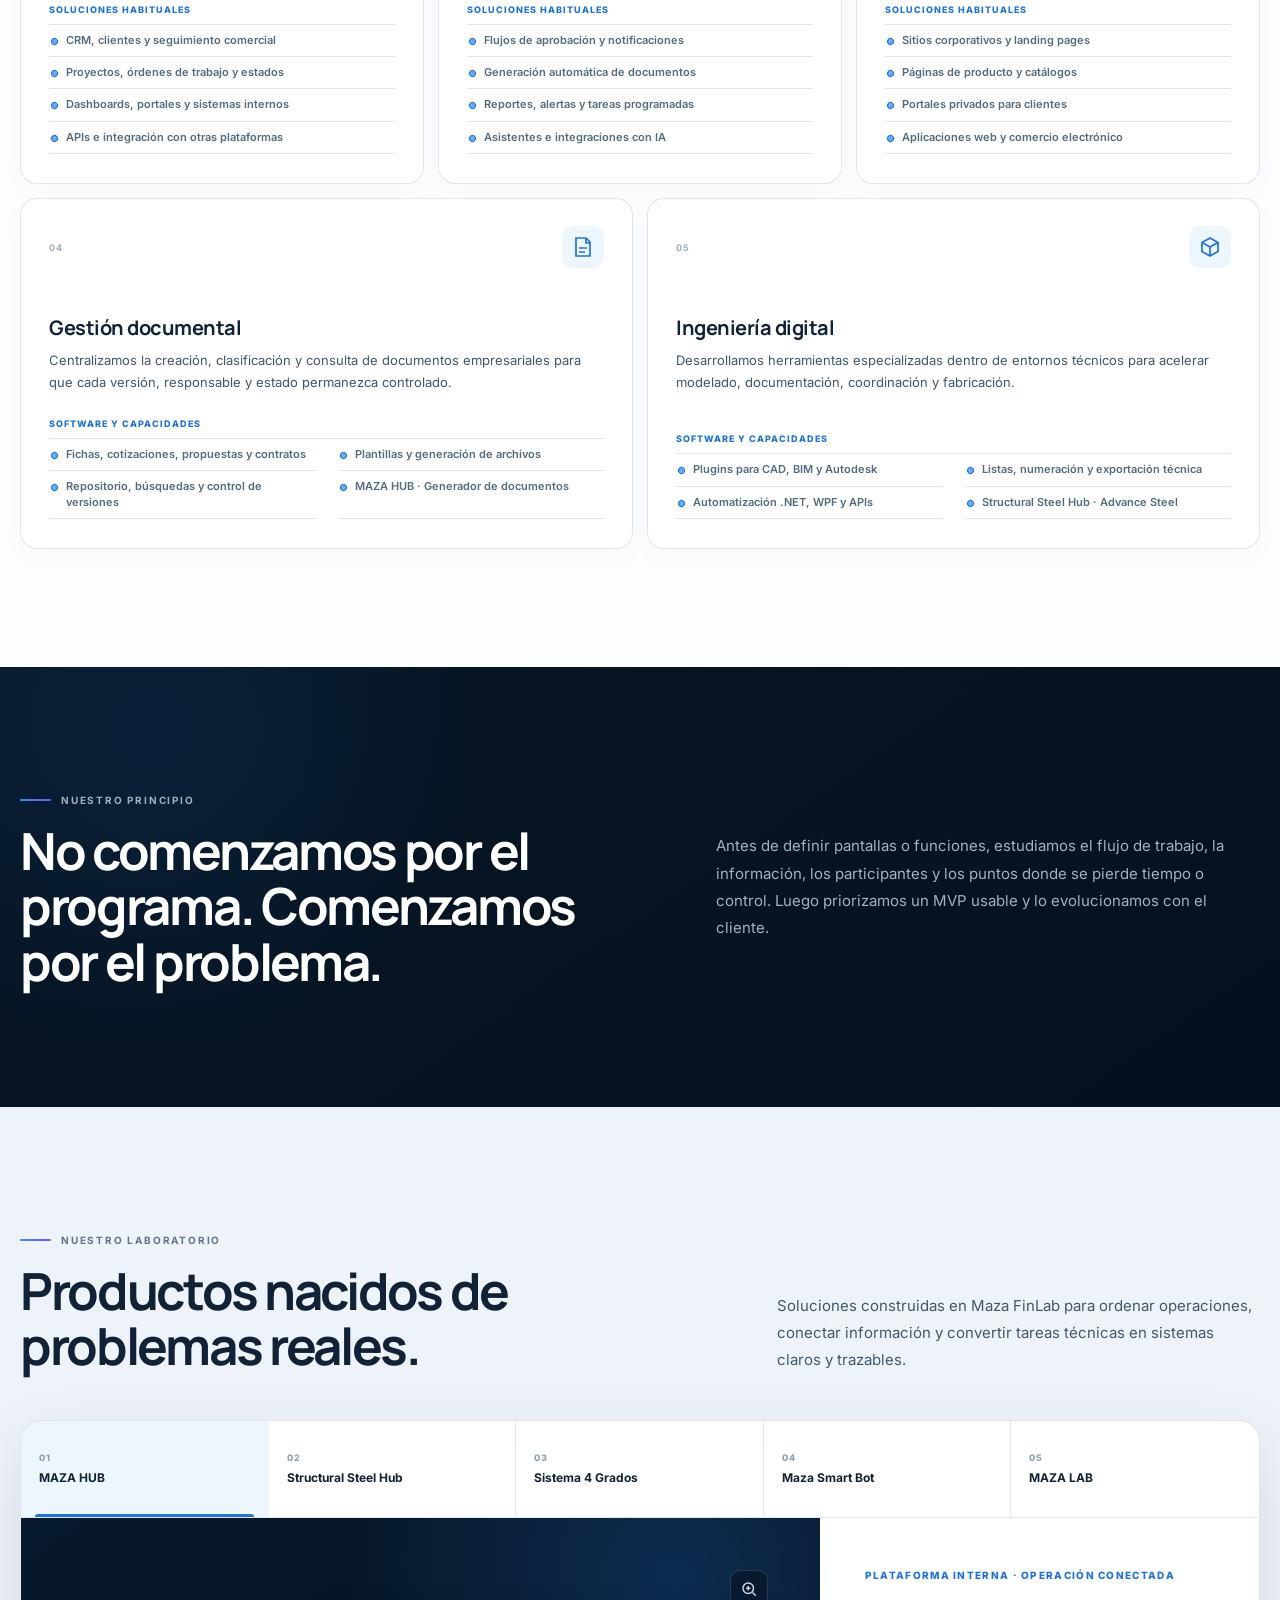
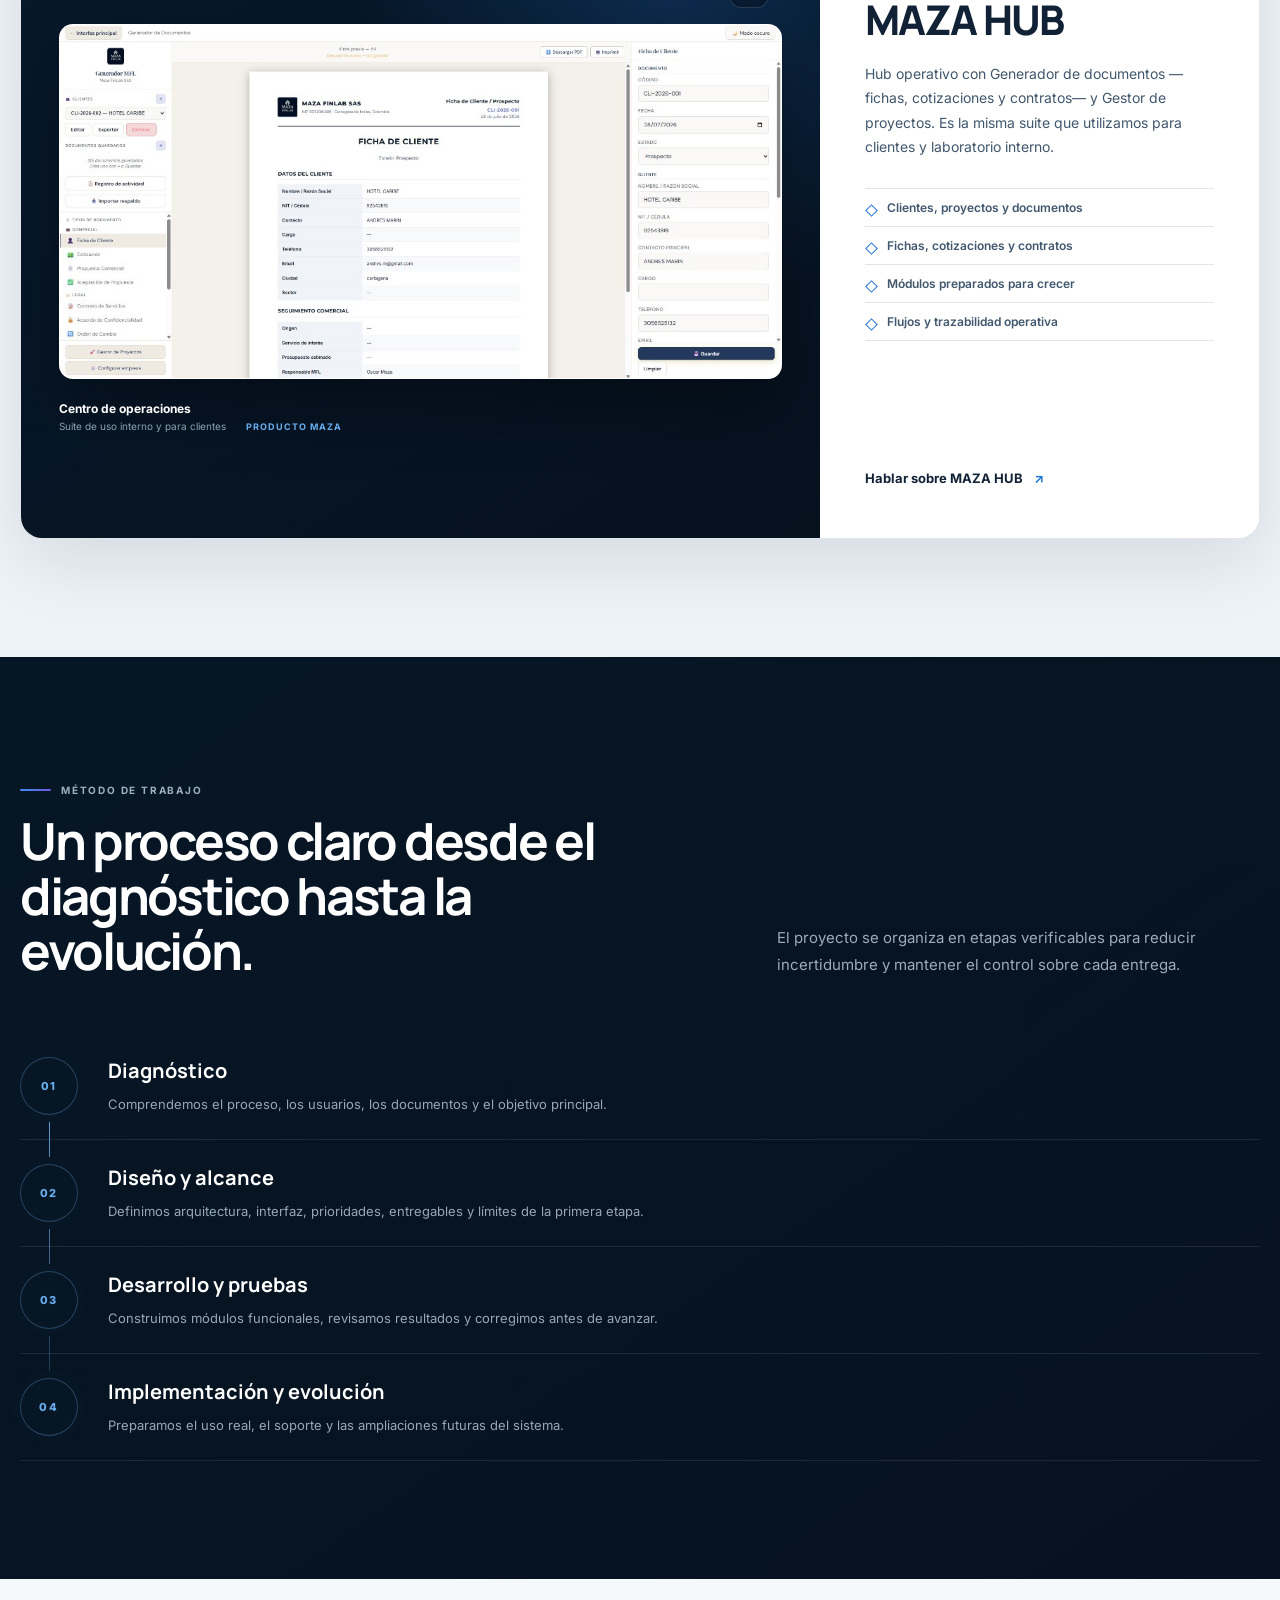
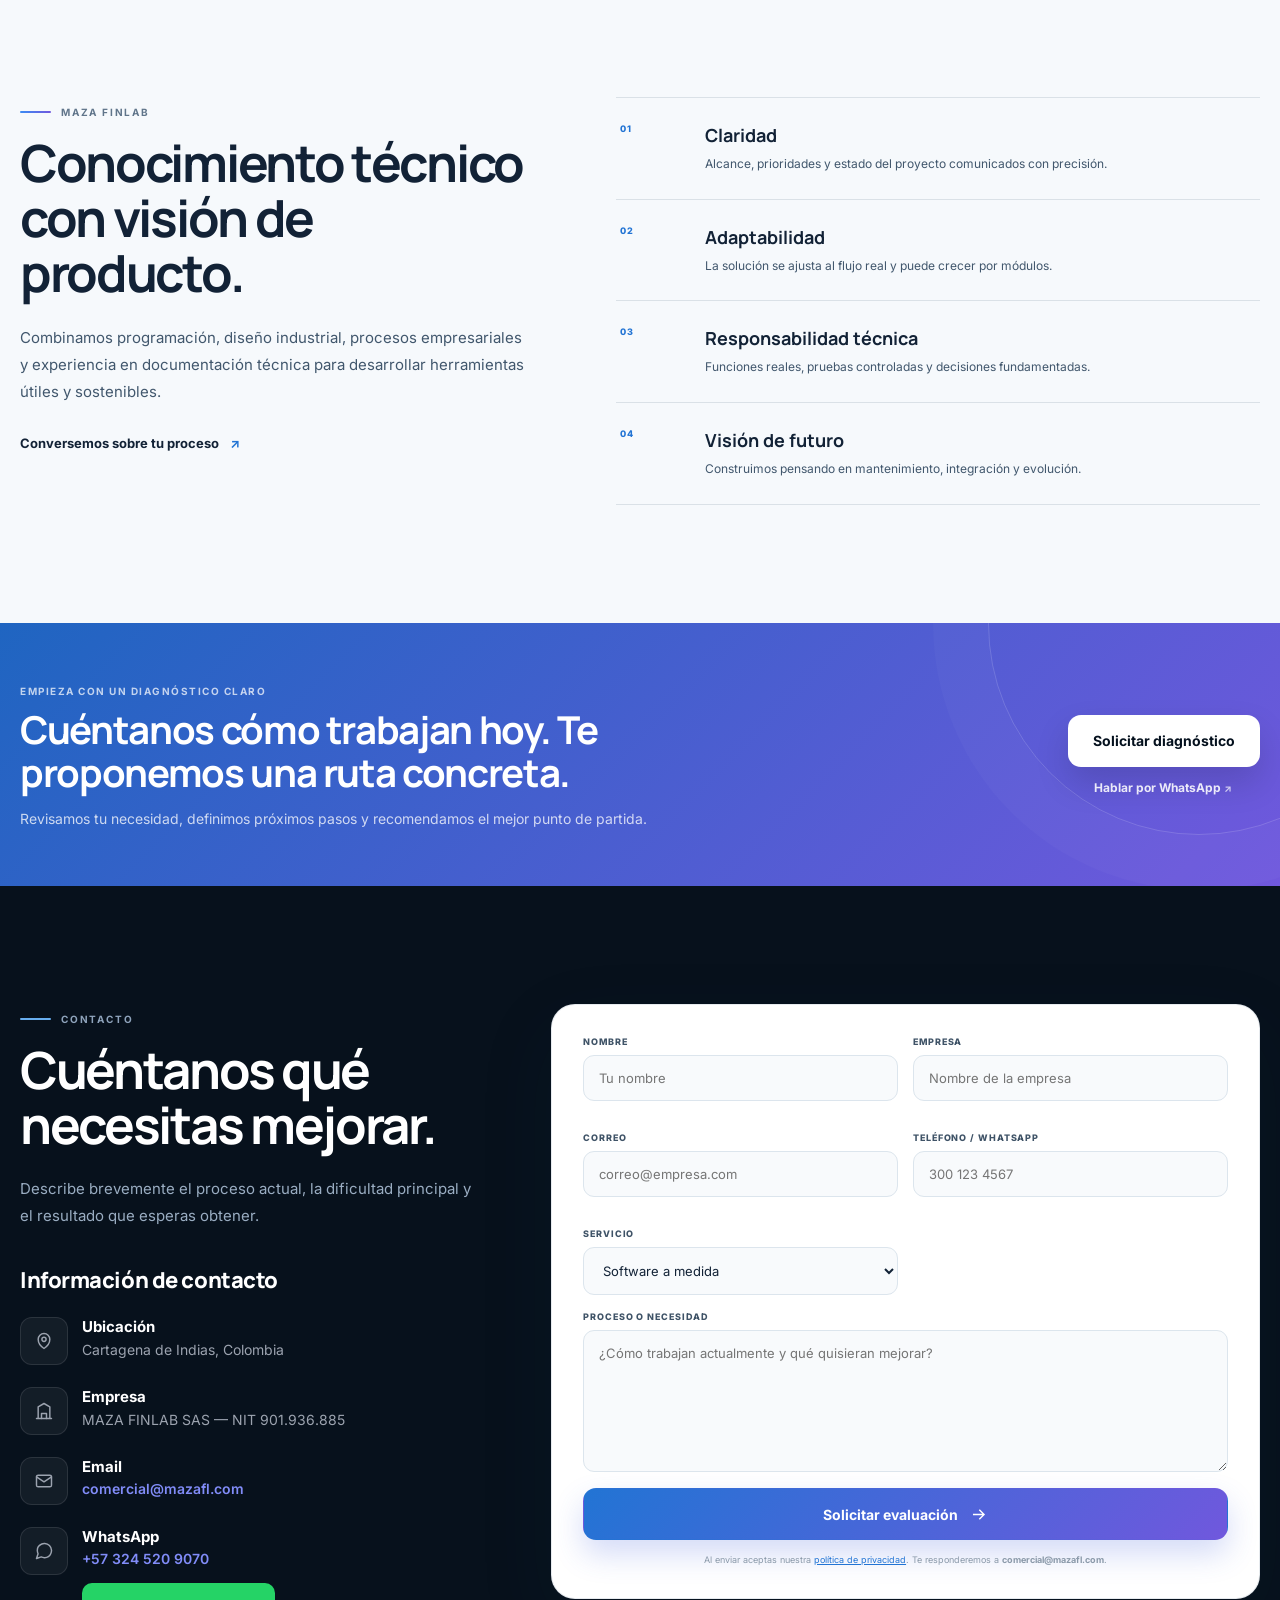
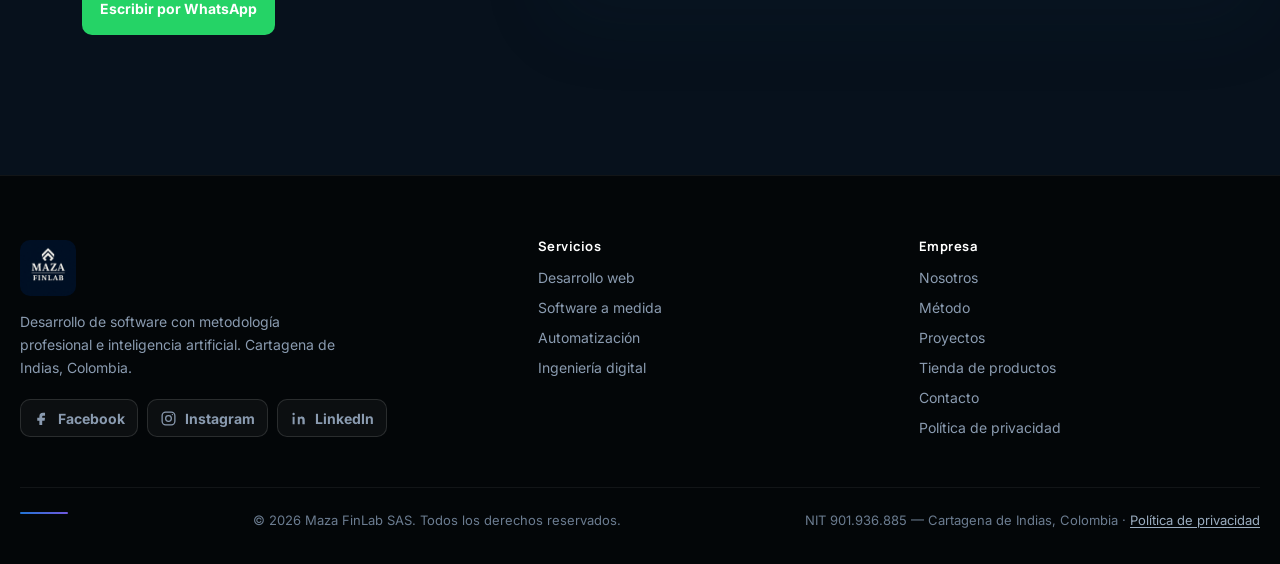
==== commit 5709712f: "Publish contact and social updates for the live corporate site. Remove the preview badge, link Insta" ====
--- a/index.html
+++ b/index.html
@@ -9,7 +9,7 @@
   <meta name="theme-color" content="#071625">
   <meta name="robots" content="index, follow">
   <link rel="canonical" href="https://mazafl.com/">
-  <title>Vista previa mejorada | Maza FinLab</title>
+  <title>Maza FinLab — Desarrollo de Software con IA | Cartagena</title>
   <meta property="og:type" content="website">
   <meta property="og:locale" content="es_CO">
   <meta property="og:site_name" content="Maza FinLab">
@@ -29,7 +29,7 @@
     "@type": "ProfessionalService",
     "name": "Maza FinLab SAS",
     "url": "https://mazafl.com",
-    "email": "contacto@mazafl.com",
+    "email": "comercial@mazafl.com",
     "telephone": "+57-324-520-9070",
     "image": "https://mazafl.com/assets/logo-maza-finlab.jpg",
     "description": "Desarrollo de software, sitios web y automatizaciones con inteligencia artificial en Cartagena, Colombia.",
@@ -51,10 +51,9 @@
   <link rel="stylesheet" href="css/styles-v6-overrides.css">
   <link rel="stylesheet" href="css/preview-improvements.css">
 </head>
-<body class="improvements-preview">
+<body>
 
   <a class="skip-link" href="#contenido">Saltar al contenido</a>
-  <div class="preview-badge" aria-label="Esta es una versión de prueba">Vista previa · no publicada</div>
 
   <header class="site-header">
     <div class="container header-inner">
@@ -679,7 +678,7 @@
               </span>
               <div>
                 <strong>Email</strong>
-                <a href="mailto:contacto@mazafl.com" class="contact-link">contacto@mazafl.com</a>
+                <a href="mailto:comercial@mazafl.com" class="contact-link">comercial@mazafl.com</a>
               </div>
             </div>
 
@@ -700,7 +699,7 @@
           class="contact-form reveal"
           id="project-form"
           data-web3forms-key="7de4ede9-4229-48a7-9f96-28e9ca64245e"
-          data-notify-email="contacto@mazafl.com"
+          data-notify-email="comercial@mazafl.com"
           novalidate
         >
           <div class="form-grid">
@@ -752,7 +751,7 @@
 
           <p class="form-note">
             Al enviar aceptas nuestra <a href="politica-privacidad.html">política de privacidad</a>.
-            Te responderemos a <strong>contacto@mazafl.com</strong>.
+            Te responderemos a <strong>comercial@mazafl.com</strong>.
           </p>
           <div id="form-feedback" class="form-feedback" role="status" aria-live="polite" hidden></div>
         </form>
@@ -785,32 +784,34 @@
               </svg>
               <span>Facebook</span>
             </a>
-            <span
-              class="footer-social-link is-disabled"
-              role="link"
-              aria-disabled="true"
-              aria-label="Instagram, próximamente"
-              title="Instagram — próximamente"
+            <a
+              class="footer-social-link"
+              href="https://www.instagram.com/maza.finlab/"
+              target="_blank"
+              rel="noopener noreferrer"
+              aria-label="Maza FinLab en Instagram"
+              title="Instagram"
+            >
+              <svg viewBox="0 0 24 24" aria-hidden="true" fill="none" stroke="currentColor" stroke-width="1.8">
+                <rect x="3" y="3" width="18" height="18" rx="5"/>
+                <circle cx="12" cy="12" r="4"/>
+                <circle cx="17.5" cy="6.5" r="1" fill="currentColor" stroke="none"/>
+              </svg>
+              <span>Instagram</span>
+            </a>
+            <a
+              class="footer-social-link"
+              href="https://www.linkedin.com/company/maza-finlab"
+              target="_blank"
+              rel="noopener noreferrer"
+              aria-label="Maza FinLab en LinkedIn"
+              title="LinkedIn"
             >
               <svg viewBox="0 0 24 24" aria-hidden="true">
-                <rect x="3" y="3" width="18" height="18" rx="5"/>
-                <circle cx="12" cy="12" r="4"/>
-                <circle cx="17.5" cy="6.5" r="1"/>
-              </svg>
-              <span>Instagram</span>
-            </span>
-            <span
-              class="footer-social-link is-disabled"
-              role="link"
-              aria-disabled="true"
-              aria-label="LinkedIn, próximamente"
-              title="LinkedIn — próximamente"
-            >
-              <svg viewBox="0 0 24 24" aria-hidden="true">
-                <path d="M6 9v11M6 5.5v.01M10.5 20v-6.2c0-2.4 1.5-4.3 3.8-4.3s3.7 1.5 3.7 4.5v6M10.5 10v10"/>
+                <path d="M6.5 9.5H3.7V20h2.8V9.5zM5.1 4a1.65 1.65 0 1 0 0 3.3 1.65 1.65 0 0 0 0-3.3zM20.3 20h-2.8v-5.5c0-1.5-.5-2.5-1.8-2.5-1 0-1.5.7-1.8 1.3-.1.2-.1.5-.1.8V20H11v-10.5h2.7v1.4c.4-.7 1.3-1.7 3.1-1.7 2.3 0 4 1.5 4 4.8V20z"/>
               </svg>
               <span>LinkedIn</span>
-            </span>
+            </a>
           </div>
         </div>
         <div>
--- a/css/styles-v6-overrides.css
+++ b/css/styles-v6-overrides.css
@@ -798,9 +798,15 @@
   stroke-linejoin: round;
 }
 
-.footer-social-link:first-child svg {
+.footer-social-link[title="Facebook"] svg,
+.footer-social-link[title="LinkedIn"] svg {
   fill: currentColor;
   stroke: none;
+}
+
+.footer-social-link[title="Instagram"] svg {
+  fill: none;
+  stroke: currentColor;
 }
 
 .footer-social-link[href]:hover,
--- a/css/preview-improvements.css
+++ b/css/preview-improvements.css
@@ -5,21 +5,7 @@
 }
 
 .preview-badge {
-  position: fixed;
-  left: 18px;
-  bottom: 18px;
-  z-index: 190;
-  padding: 8px 12px;
-  border: 1px solid rgba(104, 174, 239, .3);
-  border-radius: 999px;
-  background: rgba(4, 16, 29, .88);
-  color: #a9c9e8;
-  box-shadow: 0 10px 30px rgba(0, 0, 0, .24);
-  backdrop-filter: blur(14px);
-  font-size: 10px;
-  font-weight: 700;
-  letter-spacing: .09em;
-  text-transform: uppercase;
+  display: none !important;
 }
 
 /* El ancho crece, pero los textos conservan una medida cómoda de lectura. */
